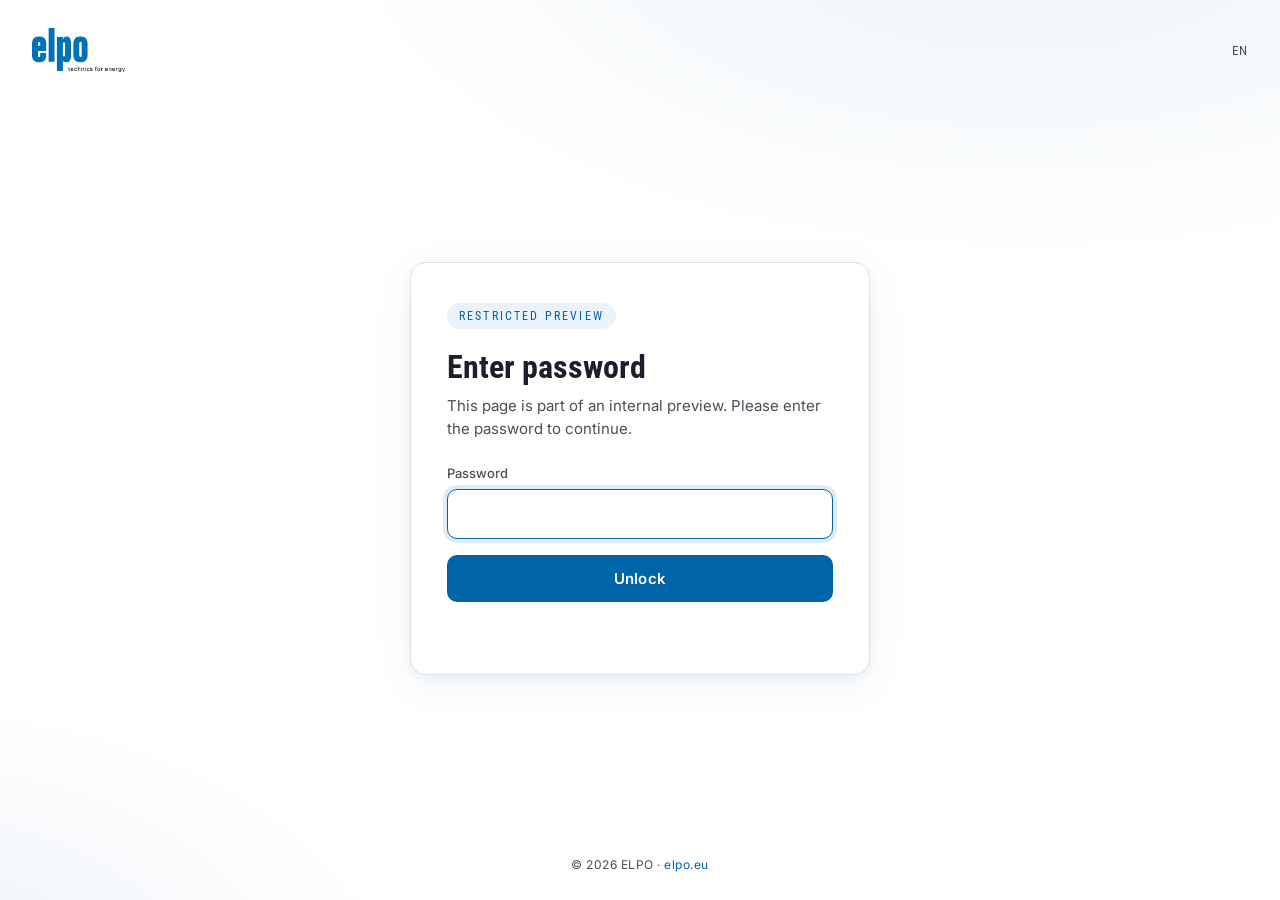
==== index.html @ 83ea2b1d "Initial commit: password-protected ELPO v2 preview page Static page styled after elpo.eu (brand blue" ====
<!doctype html>
<html lang="en">
<head>
  <meta charset="utf-8" />
  <meta name="viewport" content="width=device-width, initial-scale=1" />
  <title>ELPO v2</title>
  <meta name="robots" content="noindex, nofollow" />
  <link rel="preconnect" href="https://fonts.googleapis.com">
  <link rel="preconnect" href="https://fonts.gstatic.com" crossorigin>
  <link href="https://fonts.googleapis.com/css2?family=Inter:wght@300;400;500;600;700&family=Roboto+Condensed:wght@400;500;700&display=swap" rel="stylesheet">
  <link rel="icon" type="image/jpeg" href="assets/logo.jpg" />
  <style>
    :root {
      --brand: #0064a8;
      --brand-dark: #004f86;
      --brand-light: #91b1d3;
      --bg: #ffffff;
      --bg-soft: #f9f9fb;
      --ink: #1a1f2b;
      --ink-soft: #4a4e57;
      --border: #e2e2e2;
      --shadow: 0 10px 40px rgba(0, 100, 168, 0.08), 0 2px 8px rgba(0,0,0,0.04);
    }

    * { box-sizing: border-box; }
    html, body { margin: 0; padding: 0; height: 100%; }
    body {
      font-family: 'Inter', -apple-system, BlinkMacSystemFont, 'Segoe UI', sans-serif;
      color: var(--ink);
      background:
        radial-gradient(1200px 600px at 80% -10%, rgba(0,100,168,0.08), transparent 60%),
        radial-gradient(900px 500px at -10% 110%, rgba(145,177,211,0.18), transparent 60%),
        var(--bg);
      min-height: 100vh;
      display: flex;
      flex-direction: column;
      -webkit-font-smoothing: antialiased;
      -moz-osx-font-smoothing: grayscale;
    }

    header {
      padding: 28px 32px;
      display: flex;
      align-items: center;
      justify-content: space-between;
    }
    header img { height: 44px; width: auto; display: block; }
    header .lang {
      font-family: 'Roboto Condensed', sans-serif;
      font-size: 13px;
      letter-spacing: 0.08em;
      text-transform: uppercase;
      color: var(--ink-soft);
    }

    main {
      flex: 1;
      display: flex;
      align-items: center;
      justify-content: center;
      padding: 24px;
    }

    /* --- Gate --- */
    .gate {
      width: 100%;
      max-width: 460px;
      background: #fff;
      border: 1px solid var(--border);
      border-radius: 16px;
      padding: 40px 36px;
      box-shadow: var(--shadow);
    }
    .gate .badge {
      display: inline-block;
      font-family: 'Roboto Condensed', sans-serif;
      font-size: 12px;
      letter-spacing: 0.18em;
      text-transform: uppercase;
      color: var(--brand);
      background: rgba(0,100,168,0.08);
      padding: 6px 12px;
      border-radius: 999px;
      margin-bottom: 20px;
    }
    .gate h1 {
      font-family: 'Roboto Condensed', sans-serif;
      font-weight: 700;
      font-size: 32px;
      line-height: 1.15;
      margin: 0 0 8px;
      color: var(--ink);
    }
    .gate p {
      margin: 0 0 24px;
      color: var(--ink-soft);
      line-height: 1.55;
      font-size: 15px;
    }
    .field { display: flex; flex-direction: column; gap: 8px; }
    .field label {
      font-size: 13px;
      font-weight: 500;
      color: var(--ink-soft);
    }
    .field input {
      padding: 14px 16px;
      font-size: 16px;
      font-family: inherit;
      border: 1px solid var(--border);
      border-radius: 10px;
      background: var(--bg-soft);
      color: var(--ink);
      transition: border-color .15s ease, box-shadow .15s ease, background .15s ease;
      outline: none;
    }
    .field input:focus {
      border-color: var(--brand);
      background: #fff;
      box-shadow: 0 0 0 4px rgba(0,100,168,0.12);
    }
    .gate button {
      margin-top: 16px;
      width: 100%;
      padding: 14px 18px;
      font-size: 15px;
      font-weight: 600;
      font-family: inherit;
      letter-spacing: 0.02em;
      color: #fff;
      background: var(--brand);
      border: 0;
      border-radius: 10px;
      cursor: pointer;
      transition: background .15s ease, transform .05s ease;
    }
    .gate button:hover { background: var(--brand-dark); }
    .gate button:active { transform: translateY(1px); }
    .gate button[disabled] { opacity: 0.6; cursor: progress; }
    .error {
      margin-top: 14px;
      font-size: 13px;
      color: #b00020;
      min-height: 18px;
    }

    footer {
      padding: 20px 32px 28px;
      text-align: center;
      color: var(--ink-soft);
      font-size: 12px;
      letter-spacing: 0.04em;
    }
    footer a { color: var(--brand); text-decoration: none; }
    footer a:hover { text-decoration: underline; }

    /* --- Protected content (rendered after unlock) --- */
    .hero {
      width: 100%;
      max-width: 720px;
      text-align: center;
      animation: fadeUp .5s ease both;
    }
    .hero-logo {
      height: 80px;
      width: auto;
      margin: 0 auto 24px;
      display: block;
    }
    .hero h1 {
      font-family: 'Roboto Condensed', sans-serif;
      font-weight: 700;
      font-size: clamp(40px, 6vw, 64px);
      letter-spacing: -0.01em;
      margin: 0 0 12px;
      color: var(--brand);
    }
    .hero .tagline {
      font-family: 'Roboto Condensed', sans-serif;
      font-size: 18px;
      letter-spacing: 0.08em;
      text-transform: uppercase;
      color: var(--ink);
      margin: 0 0 24px;
    }
    .hero .lead {
      font-size: 17px;
      line-height: 1.65;
      color: var(--ink-soft);
      max-width: 540px;
      margin: 0 auto 28px;
    }
    .hero .meta {
      display: inline-flex;
      align-items: center;
      gap: 10px;
      font-family: 'Roboto Condensed', sans-serif;
      font-size: 13px;
      letter-spacing: 0.18em;
      text-transform: uppercase;
      color: var(--ink-soft);
      padding: 8px 16px;
      border: 1px solid var(--border);
      border-radius: 999px;
      margin-bottom: 24px;
    }
    .hero .meta .dot {
      width: 8px; height: 8px; border-radius: 50%;
      background: var(--brand);
      box-shadow: 0 0 0 4px rgba(0,100,168,0.18);
      animation: pulse 1.8s ease-in-out infinite;
    }
    .hero .link {
      display: inline-block;
      color: var(--brand);
      font-weight: 600;
      text-decoration: none;
      border-bottom: 1px solid transparent;
      transition: border-color .15s ease;
    }
    .hero .link:hover { border-bottom-color: var(--brand); }

    @keyframes fadeUp {
      from { opacity: 0; transform: translateY(8px); }
      to   { opacity: 1; transform: translateY(0); }
    }
    @keyframes pulse {
      0%, 100% { opacity: 1; }
      50%      { opacity: 0.4; }
    }

    @media (max-width: 520px) {
      header { padding: 20px; }
      header img { height: 36px; }
      .gate { padding: 32px 24px; }
      .gate h1 { font-size: 26px; }
    }
  </style>
</head>
<body>
  <header>
    <img src="assets/logo.jpg" alt="ELPO" />
    <span class="lang">EN</span>
  </header>

  <main id="main">
    <form class="gate" id="gate" autocomplete="off">
      <span class="badge">Restricted Preview</span>
      <h1>Enter password</h1>
      <p>This page is part of an internal preview. Please enter the password to continue.</p>
      <div class="field">
        <label for="pw">Password</label>
        <input id="pw" name="pw" type="password" autocomplete="current-password" autofocus required />
      </div>
      <button type="submit" id="submit">Unlock</button>
      <div class="error" id="error" role="alert" aria-live="polite"></div>
    </form>
  </main>

  <footer>
    &copy; <span id="yr"></span> ELPO &middot; <a href="https://www.elpo.eu" target="_blank" rel="noopener">elpo.eu</a>
  </footer>

  <script>
    document.getElementById('yr').textContent = new Date().getFullYear();

    // Encrypted protected content. Replace this block by re-running:
    //   node tools/encrypt.js "<new-password>" content/protected.html
    const PAYLOAD = {
      "salt": "cBOfp4Bfmday7JgVU+wtSg==",
      "iv": "PtXRDEKXidCcjLz1",
      "ct": "DXLT8NLe49mu/[base64]/Y0Fu/[base64]/af4maUWi+KAAa3uxhw+jMzA1wt+umMPPLaxZql1IywredQGAC0BhV+TfW5FQWq2R1kMiciNEGNqBFRWXiZZtdPoHwI8brzcHZ4cUAd584YqbYHhalgEAeiV8I6BPRxDw==",
      "iter": 200000
    };

    const b64ToBytes = (s) => Uint8Array.from(atob(s), c => c.charCodeAt(0));

    async function deriveKey(password, salt) {
      const km = await crypto.subtle.importKey(
        'raw',
        new TextEncoder().encode(password),
        { name: 'PBKDF2' },
        false,
        ['deriveKey']
      );
      return crypto.subtle.deriveKey(
        { name: 'PBKDF2', salt, iterations: PAYLOAD.iter, hash: 'SHA-256' },
        km,
        { name: 'AES-GCM', length: 256 },
        false,
        ['decrypt']
      );
    }

    async function tryUnlock(password) {
      const salt = b64ToBytes(PAYLOAD.salt);
      const iv = b64ToBytes(PAYLOAD.iv);
      const ct = b64ToBytes(PAYLOAD.ct);
      const key = await deriveKey(password, salt);
      const plain = await crypto.subtle.decrypt({ name: 'AES-GCM', iv }, key, ct);
      return new TextDecoder().decode(plain);
    }

    const gate = document.getElementById('gate');
    const errEl = document.getElementById('error');
    const submitBtn = document.getElementById('submit');
    const main = document.getElementById('main');

    gate.addEventListener('submit', async (e) => {
      e.preventDefault();
      errEl.textContent = '';
      submitBtn.disabled = true;
      submitBtn.textContent = 'Unlocking…';
      const pw = document.getElementById('pw').value;
      try {
        const html = await tryUnlock(pw);
        main.innerHTML = html;
      } catch (err) {
        errEl.textContent = 'Incorrect password. Please try again.';
        submitBtn.disabled = false;
        submitBtn.textContent = 'Unlock';
        document.getElementById('pw').focus();
        document.getElementById('pw').select();
      }
    });
  </script>
</body>
</html>
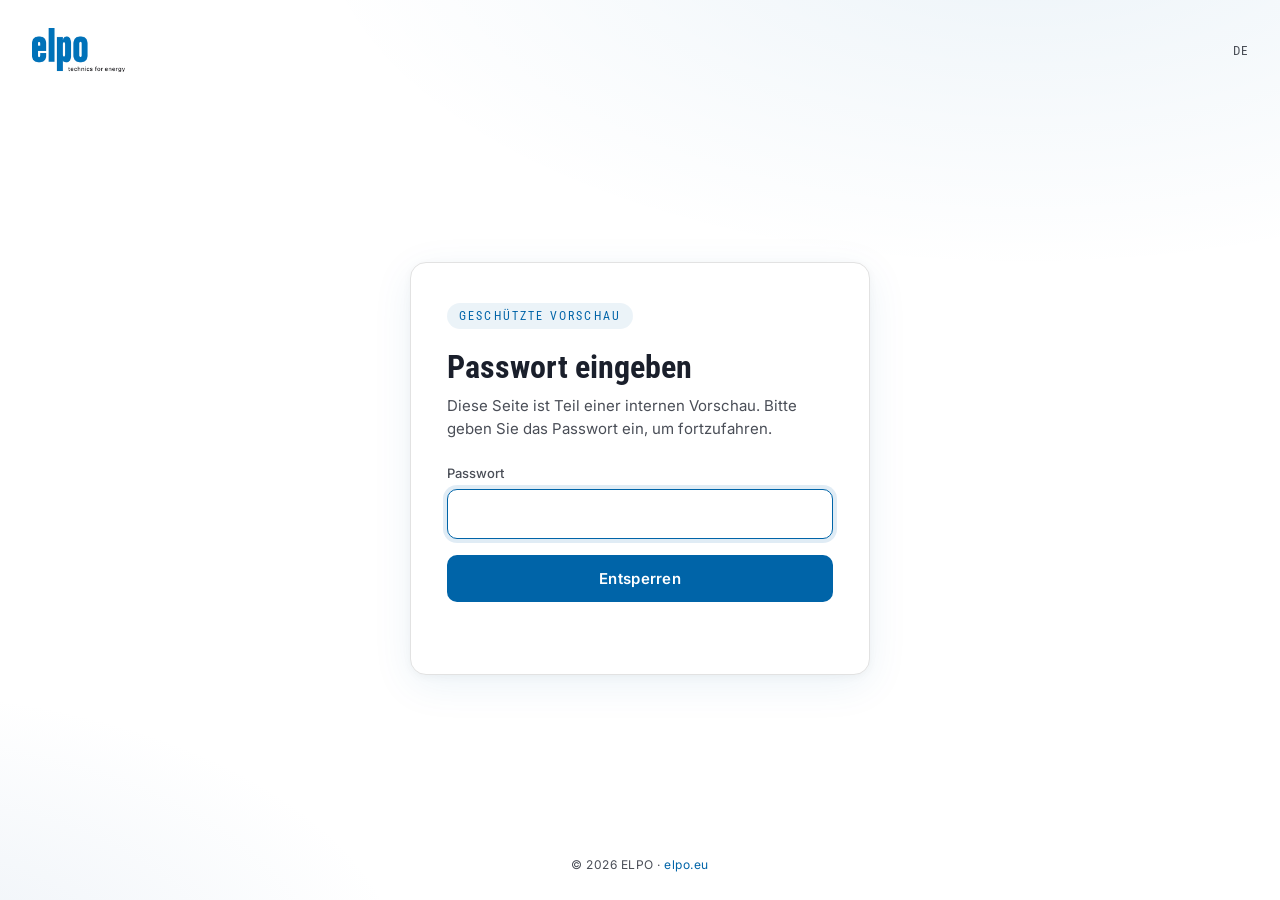
==== commit f2ebf10f: "Translate UI to German Gate, button states, error message, and the unlocked hero are now in German (" ====
--- a/index.html
+++ b/index.html
@@ -1,5 +1,5 @@
 <!doctype html>
-<html lang="en">
+<html lang="de">
 <head>
   <meta charset="utf-8" />
   <meta name="viewport" content="width=device-width, initial-scale=1" />
@@ -240,19 +240,19 @@
 <body>
   <header>
     <img src="assets/logo.jpg" alt="ELPO" />
-    <span class="lang">EN</span>
+    <span class="lang">DE</span>
   </header>
 
   <main id="main">
     <form class="gate" id="gate" autocomplete="off">
-      <span class="badge">Restricted Preview</span>
-      <h1>Enter password</h1>
-      <p>This page is part of an internal preview. Please enter the password to continue.</p>
+      <span class="badge">Gesch&uuml;tzte Vorschau</span>
+      <h1>Passwort eingeben</h1>
+      <p>Diese Seite ist Teil einer internen Vorschau. Bitte geben Sie das Passwort ein, um fortzufahren.</p>
       <div class="field">
-        <label for="pw">Password</label>
+        <label for="pw">Passwort</label>
         <input id="pw" name="pw" type="password" autocomplete="current-password" autofocus required />
       </div>
-      <button type="submit" id="submit">Unlock</button>
+      <button type="submit" id="submit">Entsperren</button>
       <div class="error" id="error" role="alert" aria-live="polite"></div>
     </form>
   </main>
@@ -267,9 +267,9 @@
     // Encrypted protected content. Replace this block by re-running:
     //   node tools/encrypt.js "<new-password>" content/protected.html
     const PAYLOAD = {
-      "salt": "cBOfp4Bfmday7JgVU+wtSg==",
-      "iv": "PtXRDEKXidCcjLz1",
-      "ct": "DXLT8NLe49mu/[base64]/Y0Fu/[base64]/af4maUWi+KAAa3uxhw+jMzA1wt+umMPPLaxZql1IywredQGAC0BhV+TfW5FQWq2R1kMiciNEGNqBFRWXiZZtdPoHwI8brzcHZ4cUAd584YqbYHhalgEAeiV8I6BPRxDw==",
+      "salt": "I2nw22upIZdGpZ0QgWfo/A==",
+      "iv": "FyXPDpGNzwK8PGRs",
+      "ct": "lv5RqG/ijTkNcYbZpgPoEMI+A3ZsBZNj7mDGrMjGg+HAhkQVNjDpN0lkGL/Cwc069QAjXnGzKkNdctw2KxPeBphvf/uEDZ/vhZMi20QtwRw+07yxzFNM8VUnXG+3SyZVu1p4Ktd6om/ynBHCJ0/IdmVNSK/BNfA0KiGX7OuPwuxJg2xS3hhBF/oDHBmbTZ+ABR8CEV1Xse8QsjU/8JNaLQOqZPBGr9kqwi/l44yft21o2X/7DPpnHF0DFfnMGgCzCCThMb9r+mJxCx0JQXPwkqxZ4BPNPlYh+x3cgZp2X+YO8D3ZxJAvTgEngqEFbzyvRYX4J/oKq7bjtJvv5F21GNr1mkC86qkEveESFVqD8flfUr3OlXmRno6GINwGk/1+Znglt8o/DmMCOHGfWdgscP3+8L5mwOuXN3dARob9/wf6fo9uqEFBOTBcfBtkxpQMW2dXBrNM6VpF9igXdFZMXY1pyTa37UBUd2KJo9aQzrHxuPZePtsENPzycSGcezV6O1zTuckqAlssWz5wzQ2x21FyPlLmQ/lWh85ne/7ZV4GL+H0J2mmHevAw9Iqqwl64knCUmDpqx7C7PBFuIBtcHEv8IA4h/TNPcsQZ2dQHeddVmYvGhBgCR/E2wKRO4xi2pk7tPD2TyEbfzT4mbWHDPNcrw8J7WtBAWrSEtQnUDhPnoab85FLgY4OWExinmc1sJmrv/XxMnbVc4y2d9sUuFxFgX92Q",
       "iter": 200000
     };
 
@@ -310,15 +310,15 @@
       e.preventDefault();
       errEl.textContent = '';
       submitBtn.disabled = true;
-      submitBtn.textContent = 'Unlocking…';
+      submitBtn.textContent = 'Wird entsperrt…';
       const pw = document.getElementById('pw').value;
       try {
         const html = await tryUnlock(pw);
         main.innerHTML = html;
       } catch (err) {
-        errEl.textContent = 'Incorrect password. Please try again.';
+        errEl.textContent = 'Falsches Passwort. Bitte erneut versuchen.';
         submitBtn.disabled = false;
-        submitBtn.textContent = 'Unlock';
+        submitBtn.textContent = 'Entsperren';
         document.getElementById('pw').focus();
         document.getElementById('pw').select();
       }
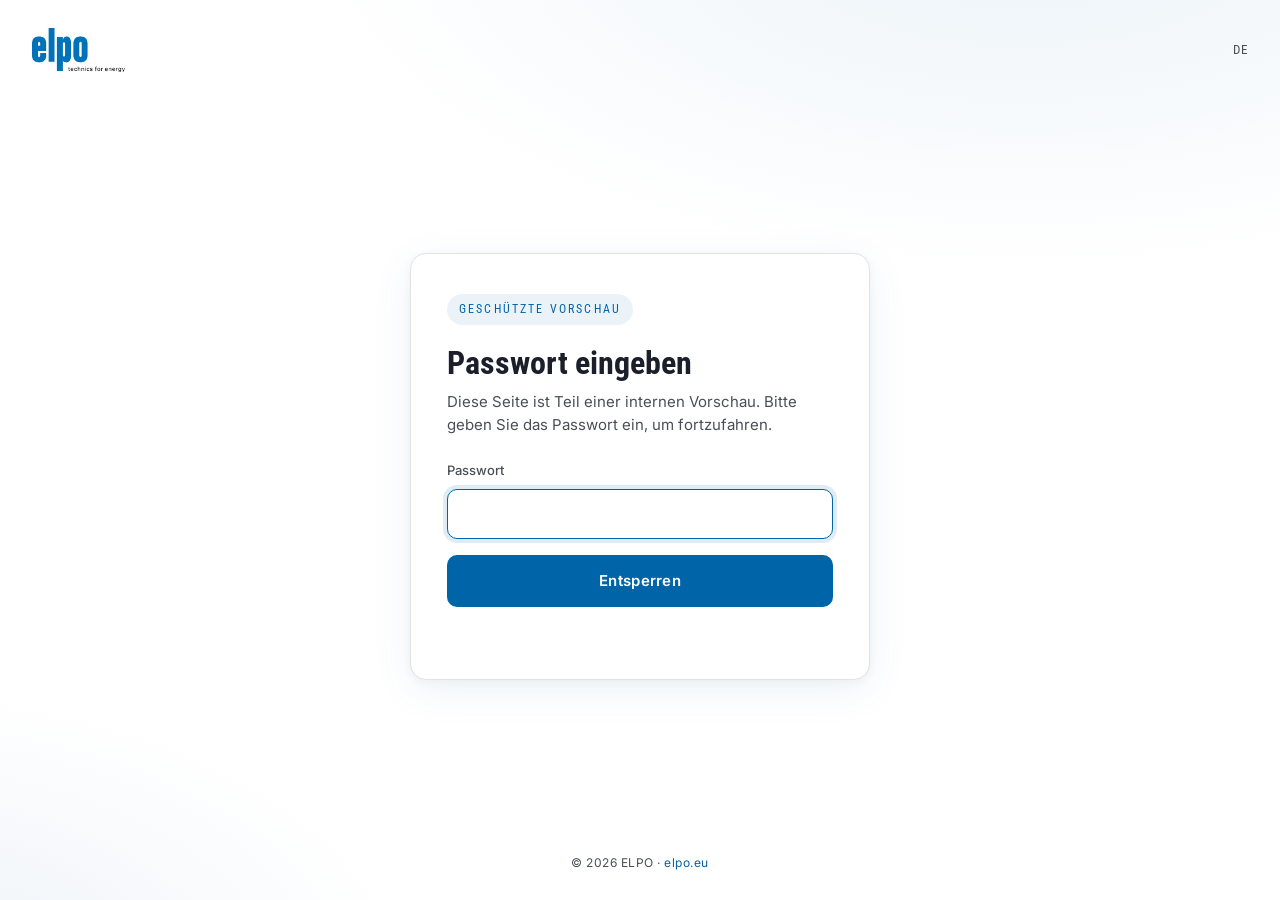
==== commit b79d1262: "Build full ELPO landing page behind the gate Replaces the placeholder with a single-page site mirror" ====
--- a/index.html
+++ b/index.html
@@ -8,6 +8,7 @@
   <link rel="preconnect" href="https://fonts.googleapis.com">
   <link rel="preconnect" href="https://fonts.gstatic.com" crossorigin>
   <link href="https://fonts.googleapis.com/css2?family=Inter:wght@300;400;500;600;700&family=Roboto+Condensed:wght@400;500;700&display=swap" rel="stylesheet">
+  <link rel="stylesheet" href="assets/site.css" />
   <link rel="icon" type="image/jpeg" href="assets/logo.jpg" />
   <style>
     :root {
@@ -154,81 +155,6 @@
     footer a { color: var(--brand); text-decoration: none; }
     footer a:hover { text-decoration: underline; }
 
-    /* --- Protected content (rendered after unlock) --- */
-    .hero {
-      width: 100%;
-      max-width: 720px;
-      text-align: center;
-      animation: fadeUp .5s ease both;
-    }
-    .hero-logo {
-      height: 80px;
-      width: auto;
-      margin: 0 auto 24px;
-      display: block;
-    }
-    .hero h1 {
-      font-family: 'Roboto Condensed', sans-serif;
-      font-weight: 700;
-      font-size: clamp(40px, 6vw, 64px);
-      letter-spacing: -0.01em;
-      margin: 0 0 12px;
-      color: var(--brand);
-    }
-    .hero .tagline {
-      font-family: 'Roboto Condensed', sans-serif;
-      font-size: 18px;
-      letter-spacing: 0.08em;
-      text-transform: uppercase;
-      color: var(--ink);
-      margin: 0 0 24px;
-    }
-    .hero .lead {
-      font-size: 17px;
-      line-height: 1.65;
-      color: var(--ink-soft);
-      max-width: 540px;
-      margin: 0 auto 28px;
-    }
-    .hero .meta {
-      display: inline-flex;
-      align-items: center;
-      gap: 10px;
-      font-family: 'Roboto Condensed', sans-serif;
-      font-size: 13px;
-      letter-spacing: 0.18em;
-      text-transform: uppercase;
-      color: var(--ink-soft);
-      padding: 8px 16px;
-      border: 1px solid var(--border);
-      border-radius: 999px;
-      margin-bottom: 24px;
-    }
-    .hero .meta .dot {
-      width: 8px; height: 8px; border-radius: 50%;
-      background: var(--brand);
-      box-shadow: 0 0 0 4px rgba(0,100,168,0.18);
-      animation: pulse 1.8s ease-in-out infinite;
-    }
-    .hero .link {
-      display: inline-block;
-      color: var(--brand);
-      font-weight: 600;
-      text-decoration: none;
-      border-bottom: 1px solid transparent;
-      transition: border-color .15s ease;
-    }
-    .hero .link:hover { border-bottom-color: var(--brand); }
-
-    @keyframes fadeUp {
-      from { opacity: 0; transform: translateY(8px); }
-      to   { opacity: 1; transform: translateY(0); }
-    }
-    @keyframes pulse {
-      0%, 100% { opacity: 1; }
-      50%      { opacity: 0.4; }
-    }
-
     @media (max-width: 520px) {
       header { padding: 20px; }
       header img { height: 36px; }
@@ -267,10 +193,10 @@
     // Encrypted protected content. Replace this block by re-running:
     //   node tools/encrypt.js "<new-password>" content/protected.html
     const PAYLOAD = {
-      "salt": "I2nw22upIZdGpZ0QgWfo/A==",
-      "iv": "FyXPDpGNzwK8PGRs",
-      "ct": "lv5RqG/ijTkNcYbZpgPoEMI+A3ZsBZNj7mDGrMjGg+HAhkQVNjDpN0lkGL/Cwc069QAjXnGzKkNdctw2KxPeBphvf/uEDZ/vhZMi20QtwRw+07yxzFNM8VUnXG+3SyZVu1p4Ktd6om/ynBHCJ0/IdmVNSK/BNfA0KiGX7OuPwuxJg2xS3hhBF/oDHBmbTZ+ABR8CEV1Xse8QsjU/8JNaLQOqZPBGr9kqwi/l44yft21o2X/7DPpnHF0DFfnMGgCzCCThMb9r+mJxCx0JQXPwkqxZ4BPNPlYh+x3cgZp2X+YO8D3ZxJAvTgEngqEFbzyvRYX4J/oKq7bjtJvv5F21GNr1mkC86qkEveESFVqD8flfUr3OlXmRno6GINwGk/1+Znglt8o/DmMCOHGfWdgscP3+8L5mwOuXN3dARob9/wf6fo9uqEFBOTBcfBtkxpQMW2dXBrNM6VpF9igXdFZMXY1pyTa37UBUd2KJo9aQzrHxuPZePtsENPzycSGcezV6O1zTuckqAlssWz5wzQ2x21FyPlLmQ/lWh85ne/7ZV4GL+H0J2mmHevAw9Iqqwl64knCUmDpqx7C7PBFuIBtcHEv8IA4h/TNPcsQZ2dQHeddVmYvGhBgCR/E2wKRO4xi2pk7tPD2TyEbfzT4mbWHDPNcrw8J7WtBAWrSEtQnUDhPnoab85FLgY4OWExinmc1sJmrv/XxMnbVc4y2d9sUuFxFgX92Q",
-      "iter": 200000
+          "salt": "BDqR8a8fkUMz0RcW1fO1UQ==",
+          "iv": "/d8KCWxI8U0nOmwI",
+          "ct": "a5bv4/EW+yDfYqom2Fx4yd/fnbk8EHElEvhjze62GqlqrDm1v8FI19BTqh/[base64]/VoY0usKiGWlx7Wzj2ckFXXbGsAO6UHLHq/W2NUNklml2MsMce0V3qqCCRcbK5AGIjK/8kzQw1ORgWT2I2hIz1DDxvJG0fwn9VhARhgaTQEJWxsq4AC2Z+uNllDD89hkVzyGnCTI8x+KWW7BZYehiCPBz97eDuUYh5m033UTHl4OlGJMCTofqkVe8HwFWkIBbJthI7QsvIBrD58RVtJ5A7hv6SU5aTNShUY/RN7lMZTzrhFzRixtSEx0SPw9eQMjym4pdsti4inNDSP1uxXPe4fAyQ3V0nDCfGHih17wLe+fj4u5rokYqmCALyQ/zfG/SpjmKaumLU2kP99IjjgzLG9SNkB/+2rYtJz192ANezhcocVZ9gMIQVc22SEgUTu0CHnKh3WQci6UO3BV4nr8UjlcYRX6U1b/[base64]/Hy1kd6QKeySmzpLt6DiMGA+04yEoDiUiISneXuqyIpZPzcZjtXkqr/biB9lRHKlIpZy0WbjFKLTkF8PhAATj+p69dtcblrFUrsJnHSmSQzaUU9z++z8hFRK1d1K7UMf40zwvtMmrj1O0Pq8ZDXs9zPV3+A5kR4U3w2oUKDOtDkPt6Dcl6L59LM3y2K3+TG6Mn2PelCunky6siraOXNlnyiFkSSw7Mi92/OSld0BCLVKSk4/uPBmBdlTcCicbx8Y652Pw7aaTKWsu0VbTbIC3q/0aEg0xzWsLH7WYuT6Mu41BKY1iMzsqReJgfykapEesh7Er2fHwSobPp/zTSwKr+zWQQMOymhxZbk4VovG5h3LuXfTg+0ySisdMfzT0sGhCx+aqaZt3lF3dd0K8HjMLI4YX55CQf1rrfwT8PklXvL6jDRXGpj7JeGyU/PLz6HuZI2vZmlGTTeui8i4nsDjWt3jd0bUmLFkKaECBoZKo3Hqr+eDTVFUNvLvj8BlGWpPEo6ms28MB1TtQFKkuUUaEp1YT9huXYc7pG9Xa+hOcMfvON48vD+X1YvNSEzXeIf4YkgS30xP6EmZKFyQxlOhAAqCS89NTflJPe3LtRZTmHzE0bYK3YKbd7i7h5iCGMhF/zO3K5LZXmXY97ep1KP121gfbwlmxQ4B/ukEGNQBUgxwcvb1HD28it8PmGxvp6+cJ48F5uD8EeZYoCmIGRirSkQk4jMUz2yuEwqKRH32Pg87LzdtAMnDlpMzLHAgzy9mWtQ7D8hO9G7i+NAFLEjznKRaA/c4WMoFcjIRq7dSH12nKXVRfNlBPPQga778zbiKCEVeXLE3czx6p/Q4Js6ptRuRzzNMCopeo1h0YTAmKWFA6zkPjqUYHqBLXDXaiQjpYA2zlo4nUSTm1xhtGDqdbAALolyiEzVeaprE5b81aBAGNS1RGCG+JuFkc5ZpEiD5Wr/iDnQ44sJnrLKoU7WwvxSq+IDx6FPi0QpvBmm9Bm0OSEjJi47wzNIq1xHpJWc4eqNi6Q87nxpTtXVwWsgiE9HJD6Rb2osZbfRVxVdz8SlPE6vPBHik/baro3fPm26P48bToYw/[base64]/P8wscYkeTMOtcVj6KQwXGP6LfPu2xQyabr5Mrc2ucrhNC0XEvPElZ6MzVOIWdMdZ0951wPr4aVDd4G9B1DA7FAlAYBdL0CD/[base64]/P8PE4YAsSoqeonT4Jqf8uIQCrRTu2k2411Yvu8RyZoA7i+CqNRwrfvI+uSnisG3uCeNS96e/wJQYtIHQ37+vX1hb3FD/rBzFgmeGqe7pJ2fIC02Q9/NHcalz0nQkkIl2gynvV7FhqcBfivKLwCFbqanRjRPm4V8SpOeEJVjoo1Ax5oyrx0t+ifC2lYWYAJOyjAJPX6myy0IWPEGlQsW2N0qNwPXA6yG/HBJ7PP8rgUB/i5XCRQauwVN4mrLHTt4pSduryy4wRFT/[base64]/x4m3196lxHB86XRt+ieT1Q9jiN4G/+4wCaGjMa//w6llJ9/KCOxMpADqY3S2Ytt6A5BQyUgrDCx9m54bFsyoWo03gm4V8HiTeN0lMz3btiLEOGmv7PKmETg0ycwtxD/ZYzWo4AKiw4NDhP5NlY6LSByPvLFlBcx3xz+5rNQmnL9+iLV0In83gSqyIywYE+uUuHdAomJkJvTVOfFbbywzXcgUJ3Jr9F/VskTYMCqnQ0xxOKixHfq+PU5fzHKcNGJZUcchpbolxZBnZyqcvHWWzGpUq+p9LSdADmCuDbBQ7fj3Y81Qq321790GxhR9HCKxw80dQz/42sBZb8LgFmaGugk1kvMSKcvDOaax+5nSf8vmuSl9W6ENoXhQExkdqiR170zRdAZgDtWWWxH0iGTf+rBNYkubrT/emTM7KHR2H8txfsngCA0lldeb/6ZmgoMscFzrje/[base64]/Gl1XpAfhsiEu2vJJASGpNHZngfyvbI5Dw+02//MTIrUQ0rQv9UsepHhBu3GJ8eSAPUPLa1mBJnn2QyYlj8/Nw/gvm4jxswPqdt+OrOUd/FjhLsBgZRej/SZ9P09AblUhzP+Q1n9a86AoPwGSf+u9oShJ3cTvP7PgDDEl12SwSoDh9nXdNuVHqxnvJ/2KmGIGzNhSyeTTc2h4UzUUJNlSbVz+D+7EGXeclFpKeTAs4cw3+e6s4JCghe9xuaA8+EJiynBNx5gz3C5hdirkBpb2S9Cj/AF0EPxmMOSd/gb43K8f1KSDFzU2K/twH/[base64]/b9jnOedoM348k1tPJ6pXWSuhznD8syjufotW+57dPc8+XvkuxFXGHzJJ6BHp1pxo51+X0+zVC4FwEMAk34VUk8B48Amg9XyoeK3JVGQqhBDxOdBS9hUSxk3ibXq9pKHR/6Mi7IKxcl1zU/HV/sTh1QnbZ8LermIhDs+e7dlO1eolo3gsGOvFWOA81kpukbEfa3F5LWx/8AKCeSJg703x9aDtOZNH187O3Y2HS0HHmhuUXDoR1kfXUd6n6kLYnNPR9u5GrbRajOj4v7qXOaWjnH54IIUKQWbHyCpL98yiC4zCuKbrVUM7S8BcwNNn2ou/lkucYQgcJdsB91kU1fTDN8UkhVevDPkUGHPpkH2xS7jRrqquPp/QaAazSdQbbPEJ6IKFqDnop5Mz4aTYoEcSHvDGvM+C34RafTJ8qozj429YsXEErz+pPPFxKxz++/aXb5xbPKsBLZldXwjXb7UTjeCobbVKnm+NEJ+7ZEXci/2pj3F1LpbTMWuZdmGw9jLnf0hABE7PcJbElcg0OX2nBT4eHvejKe6eKuEvEpTLt3E7qRlHQjbB/qxL0lQY2ac6i+mBUHIdh8ietYQAj1NBOPwjrbTOh9oHV1r6NscXVKxI/[base64]/RRxKuW4kSVms5Kjss0Zz5204zOmMT94yUb13WcMoHm506hqEfqVWx6+sq81tnlDvd0WqTfAXvxGks/n4DBTJJnGmT+wS0y/ThN0wkwhEDb2ZvcUMl3Y4jhbQ0gqOevidNiT5C8b/x4izHie9gmq5n92xfyxGXDTYnUc1V5gm7OYUZiy5JYW0+YwpEucFL4MjhZlDeIpils2u7uZIuB8AIzm2gv5jbdLPI7wJJRL1GlfqthNsY1qFBFEH16WcfbP2DhNXd8bIIKh/AkakONEabaD/JkTaga20uMUR+OrjBb5g7IM/[base64]/YEdO0UYPqv3YW+3jjumMEDNFGs0/XaDW3SJeT5ijwNnkdk/T7UBsMU/N1z7gMtnHIFNEGioaFmpR/ogfb8BwGBHMlFtlGzTCrtCN4MFgxc0+JTIzYOI38KWOqtdr/zyGZoU6tZ46P2Q8iYWJepvGqbGweqHdFJrG8y+Ps7LBRONrwV7ukTcfbGhLg1Alj+PtNY9pTawQRr4kyWaLr2OY2TVvfU/mO5hNr37tuEnuAdcI3yB8GJZttRCxw4qASQp9rhpeTFRQcJHZHZFzs5eMRo4k/nS2bQYCUbDorO9XBwIz5AfisypxJtGmIgl8wZQflaLFHEGkxfRaRM1naO+fpJ9oLPt2T4NQDxXl3u8jPbC3X2QqMkvRF7e6wd9g2fh7zEp3UFcm1KH3IEm08WPcEx5TwcRy6BGRwcKvzXgWW9N9ZPqiqQTv6E4li4zkZymDKh/jOLXWDZC2W/FVK0yNMcHs5qp4I3p8nwl819B6MPgp4IK0qURFTf7GDPX/T6K0AlARatMxCZ+JHunlqqDb40WL0cvttwf56EkQM41zBFt4lgXdUJxd3V1YSwKSSJlrOE0czFuKtj01cVk0f/kgHwd5Pzh2+ziz5QVrV5NAYPaGrNLdqnyKHR7xlqEllc3l+EF4OjZblEyO60r98ycTMU3BAWrY2fuzHJj1e2XCpoUTTobEma6t7dHD7WUhzhIvEpXsO0/vQB6I1FVdZJ2HFFqtDfbgzxsth/krz6pSET0bPi7eZCQ3qMmV8YL7NZaEdpfCP6mLq2q02I/W93YphlrPyz1OcwV0DTnvMXJPobRQk7EqWcWP3xWT1YZhh1y8bNPXx+rf1E3jsw1nPf8bFdAa+PzphfPvQm+KXPLoIkPzXuOAlaehPLbbA0pHTsds5ucafxg7qvhrTgtt/ON2MLeVANJoQhoiNq3G0AQf98Z9/BEE+xC9qcE3thPShKqbvnHC/gq4HIF5LLGYA8kBRY2BxrTtvXILlSxpxo3oW+l4aLKlClgvvgnOCBZgO6747UIjSvpA1nK70gZQrdx1AGk+IKHd+TRPLveq19gQka4TApqZpJcIR5NQEQWd2Qdz5oo8q1d2NpIXDUpw/Qy6GqRmFdfiHZwwI880Vg63RJFk0JeyDpIfAPEjJpHAfHF19k9W/BdHhuBHTfzfoS1SAyNGuZd6D4wu8ORKTi3fMxoDVKcrACOtDfcTvy/3XFYqAWoMV4lD1jN/r30bgLLo61gBEFbQnMIUwCD1oxNoe4SReUdpRE9ucKH44lk9cEFQMRbr/xK6YcHu6+nXyWZKc/m1H0avuRr7hmh+cBKfoqwHBo8mezhE/sWS5AitU2MdXCn6SfrgLCzgNig4gnwGybOq1xnk0OW9wfTg22nd9SGoZj0nuApd/tLt49jDWA7IzzZOcTB/kpHzJCj4/c3AztrlmfKnvuGmoSsF5oL2h1+hzpqPsTqdW5VmoDPU9+IkU2j+UvBT8b/Lbiw7xPQu0jo/5wD/8Vs1IphO45EXTvXv6796dwwWwPO+t3NP30CVSg1+BwcgvxaFUVpd1k5DOJmw1I/o/59Vtjbf4sCg3y+ykibx4zwX3diqwPjK41Ydex2LO/L9z781NJ2VJzTqqSvMcttidU1Nk8YPkwUo3rmusfd/IfUhpGCU4YuQ1wgCVi9Ps6MZ0q9mm6l6GHXRJzUigTQgBqUDRWmgqOaiJdC5JelhqKRSBZFtp23WDI46rRfQYKM4wmc/2yIQLvEM2dTcZHlQC0XxEuFfl1UnCEiuBQl708EPUOZFwgYfrabYPHQ+EbXQP2Rj3RjuEbXqlGJAWYp4VnZrrajtEsTlB45TGtI5Y72YXpxgPwAylGdpDOVEXJSa1wCxk9rAvO/k7y+2Ecc+WVeIGXO6SbF1JxMFxxj5xAw6OUXgdqBIPGBkshAzOqiWAqhGBw/7Z517rfK4TL18SX6kMJygHQlyT/ViNgAbBJ8t8I3GG1uqtHdbiCYL6VdmkAhRYcODN76u/WupMiMyUQnmpLtoAVWzfak+wAovDwizb/1mLla04OPPpLLOALLCVl765FeW2LaAaIEhwf4mf8MEGkhTb9u5bV+AiajEZCMFvKQ5lhy0KoPijNNS7pgw87Suvkh7ne2ux3/hJfnaTYfCd5plzogUF44CjceUy/90ues28V3MnqTXuxoGq20fgC3PaqO/It919aUDmHhwl3Px15C0KRXgbOWaZ/gyRCX1n8dQWUdVtVmeZNOStLNrIslaKq3dBsNN5kDhs1q18Ml+DQIYRlONSIjdv3CvNMTzIHE0C3PjK7e4CMjK8ZRL3wGTe6+Hj6rmaXBHHn6Ddc+4hV4GbNYsZrwO+vCTcuIcXZHyHBoU7tSdxr1tK+2G/bXz7e/2gEq7w9iwMT44svX17uaHgT55O0NlHB7A1cNcZX06ZQJtYAxHl4oJviY4D6xF9DT7h/y63EzjTLpdb3u+MkiL67SLoDKQ+Z2wEYsU51CJYaCrFRyC1Gq+FhsQajGrZZQsOGgQcgQfKQ6MYgm6pCooo/Zio941LpLpUj22XU83IchVyiB1J5440wsIDLReFA+zBgsEmnsWb2x8bKB8GsqN/V/[base64]/cgsw5a8XRTq2v30tKnwKxUdaqO4mqlRP37nKg7NzD2AaofqGYg5JYdXa3mNrEBOu0gGtIzdB0lEGbhdIpYFTh+MEfcu5w5pGWKP986YqzTX+D4f3S9Dki6sNgTjhXwh8C6/9Ls6qLG5TsG+Df3KNh/1Q555dANc+m5fLMB2LWRCzYq3SsHtxoAxHW+y6FDXvw6mYdEJwtyVprc7ccMmJoLUPl2yzVTeASTN4UNeaVE6Ijj5+LabjQPrQB+hqOVKFq8MoPbeyjWNVM1RAO17wvVVaWBEku+g0FZSFh66daZXLJ3gPXSxL8Zv4Xfa9zV1IuvBHtiCy8ywU2p3g8/6ZsoqC/UxbLb5jCYTVefgFGGClyqupc6fSz98wJ1ITjDeWf8+wsrrpYepllxHgA+Ul+eZgaq9HvCf/Dg9AM46GY4SdnP40c32AGAibN96vL6eOy9vpKb/p5ga1j5LMvsg8lmTrl4nDQKSXbsDopMqFqIwtq1g2e9LrNGiDLD4Hc+YVMFikTfJdHCyvHoapkafR+hIhPCOWiujgopUB6dqlyhBU0nyHtkzWT0nnH+3Omf7lbHH6b8ZTtkzoOZv4oLd+8JgJ5COQ8+U46sEGOdrGqT6u52ZFeK1+ar0KOVzg4Bd42VOA/t3DBmjKd1VGCT0WMNCm7cOJiVoOfD1M5uXSJ1fsuv2Vnc7W65ym2yhknLoAJHUKDXpRAhTopecD20jkeA5xNTbGRNJd/fKIepV26PLMh4eMV1LBKvtcjpDK2/+Jkt8ysmJ7u1RyzQD0x7YMAC/jp2fyfHFz6b80Njqn5A4lCgw75sz9vPgtiGHkijbBKX5BuKjioHQs3WrtlNAbvI9cKgs1o1m/lHmUBR+QH7NMIgTn41JD7krCe2WdME/[base64]/4kP928mQUVHrbRu6Njf67KKoYSTshHeMVzgd0vLZ2DDw1suCRSBESahvbyErJ6q3+hDPihzKFK3E6SiP1mcuWNl6GPr7m8y0sEOW/RGAGXW7oq92VcMvV4hfrF4j86IUslXsO2gT6qN4e8wY2GqdEs3eTOw6GYvyz6mBGN5xMvMK61lrYryrBAPObK7xWOwSgcM1YngDvNgKLbP59iJ45VDaN59S/fTKYd4jtF+ltvr2yGSR19wj96MsFQc2peYACXhwx17Vp+pNzOlAK9SHJ9oZpylOorJ0e+gBV8iFp+Lp04/cG5SEV9Qs2am1t6iHsElia0Vj2Kk3EhWaagY7sthp9BWgmI/T0kZ53CCPv8dG4JB0nWxSMwmYmS6tl9QMrM/1WJiIBXktFO2RtM9cikz+UhOzFS4/VsLp1wVg6g0rZ4vqWcsbFZm4JixU1VycpWoYmwxJ8VHo75v+LiM4i2LV8FuPsMzSY/PkE4tjBcpdpn7c/w6GJ2iBn37wcGLMTm7fBc9t5nmGodIyfPtjARMISSbe0BqXJg5cg2ZlNjOo/3yzEhak71KdD0SfLse8hyQPaIfZd7JZ+T8/U4uNEAuP1TIk/XeaIGFE3zfGMs3PTkjs/ProWU0RO/Bkt6/t+GiIFNbNzj/[base64]/Ie+HR7Xjd0OTmgSqVuWElckTX7fvM30No5PYAJ5xYQfzdtsFaV6PFceOMBLSWZ8ws5xwuqKXP0yaDIBJYzsyF6pTpEGDgE5zgzSPu63/IIpsUEOmrbGynG7jlaTNnVEDxlN1qUJbd8aMMFCoYRFa/dNKeN0G7W2UZeodYT3Vvx8qWkuds0sRPsS5spkSWXxjbmDNmrA3Ea1uLiCSoBiP9eOc5E9TPOAFYKeepGr3NHu1wff5ibA0LfPo5GBP8BNpY/+R/YKq3Kh0hC+dKIP962Jnt+tU7iqIU27VtSxoySHTQUVid0QQ/0yIJbuLRlNuTY1Y9s7ZMtcaY3DKn8+J00Y5+rD8K+ZFGwH0aU46xBua//1o6LpF3EIdCOj/JbKuHIIW8pua9Uqi+kWVZTcfXzsv40bP2zw5g2+TlUL8+Rk5Jjf01pY7uwZQ+DZbHqDIs8lZdCIPAuyQxXgdIWo2K4Qt7jOHF/vD/FZTJ0wH7o0O0bqMdIJZbzNw9tOTRgVCYz3i0HAoq9OKV/LWP3R579QgUXi3MfiIX+Q8WseMcvSOQm4nvIvpxPGx7QnqhWVF5kLK0J3zS9h+iIBPbmD//NUxeGQEJAgbVLy1rI5iCc4RmkmkNzRTtJ+jFiGNBdpC97E8PUsvtAlyPe8wBSEJKuvpNqBhDVmNaC2Xvfh1Ah8QaKz9cIWiThgChdtSBk1KBCc9hOtW73EIUPI/H7JyZqdlzyWetFL24TsrmvXN5mhlxnijsv99v/XbQTmk3jcj+KvBp9aAKv+On1+rUmvwC2//QwfgG57v3Otds02QbIDS16FbT+FbdN3rHbrmSqOb04sGSTm6RNOK5nvcK8XisGipz9+zNEAQRu6L+EkF4mK0AMpAtJo5yVfQsLsvVtq5u1nukp2zyKBrKzZNPk44I/IIp1ReGYpH5O5MuUwyBLyw17+2Bjgm4LaUUfBu+dI4AGVs7ac870MqOzmFNWmuef2ZyZj05l3Pu0ZTSDbNYy48AOn/kQwhrP+mJGr4RwXs95Kuk1VlXoDLBsvda2q8KT9tgcN9ANmqW8UAbR2cNERv73jSZfERD6rxA66xSlJg/hku7k0pgyg/GGLH5KZs+6V2V3QfjPSlRcD1sbKazzr2gyoiLgBw9TFQqJ0i9qW6XGBWvqmER7qgqIGxKChEi6i8fDEe0YzCb5yTDaJSLIP5PsqweAiKy90FKkIfk6pkvASXon+Nlj3/UzEgRhdgKq1eR1+JzYBpx+voP9aKejZK6A3Kthd21Kl0H+4ggK/RD1hznj/aqe4TkH2Jl1AYjjycjJXxM+uTw0xcZWv5P5oAw3dWYNFfa2ETfUITLonpfcH2tVFGYCFPnFXhZIUO8HFsiUPpf6C6d/Amgd8UdgrUCbYWi3oXHokhJUQvhVDAHbE+clab3fYv1v6JzwaXmEfhU71xK/NU30ZsEd/IIugdF6mc7kPGEciFX6kSJ+TPyJxKelwmJhDHDnjcvKUq897/CUdAmVCCRcyHONmtIvDZnR/[base64]/JCSyqNtzRDDpH69Qq5CP3Y8EE+nGxLKP3Blhrbm+MAQUfEvVMPUscAmzFeI3gPsbVX/Icym7+cCmrEooLHTd7RG9pZvFWeCw91Cijn5ONfkdtZS5+NxLG86/2uEX7b/[base64]/HWTJwQt1/gw0fc9wlJPCoXpj7VYKEf0eUTk2ZNbbMY0/2byXh5g4/078kqWwZOHtVavP923dGCGUg3exmaG/+RHijMh6PuVtwP/VAdB+NmzOm58MbsYam8ufuzhs9EZEiweAPW4qf7aoKINQLcg6Cd5hkBuwKORJWaSOWdGuoPGDgDPCnj3tq/j1nmaCHaFW+JypyEf7DAEnPgCxmn9f00pwM/5MQ1Q0vjFM1H3H1arKdLHrtEgRlOyS5RfX+FrAb1pEnKXULhGMRSpy9rPYB3Bo3mrIs5zzn01jEM/Q9u9Qp43wp/NrUjS01x4G3NYSmJU/FRxGP+6OrxahLwW6e0+r6Xl8oHek55JKKcvVUDDHizh/YDbkKm479h05cMw+QZI8GRLT5LIWyhjHoTRLXJt9S8PESrAOblrweEhoowEGJzMdyMqtCCScUY463hF/VzAUxH/Dctt0iEGJCcyrOV+wg/2UcO5Tg0/g3E1UQlkYQeBwPeeLV+4V+OHojjAUIK8P/PHYpP+DiYA6IC3excSbrrDQXWhoBfglXfoIHZoW5A+9sYVYazUySwoU2BS1S6t14otf6IF95pDmC3MYm9j6kIXy8cWLpK9NRf2Oyqm2wg2+ISoh8+qqYCz/I+nPXoiZkO0qeSGxD5fplZVfHNWxnvA8pCnaxd703tD1WYDng3iBjz0e9d5g7/[base64]/IZUE8wrWF1MfjW97I/6nkyKGTnSFJJAaneY1CLNLFLjjPLbsDMl8gzwhQU7QHjq7FStthgelB+6zp0Jygm5Jex5yg9KBUg3LPEaNOY7CXsA8r/DxBPKgGbKjfGE5xzv04DgKOTZGUuLBgi0GxdvxcKP61bEOArXfu1knlzZVbLNXE4TOH1kaD8+DxtQiJrhg3pMbvcPXZZ1yVlFZsUkGuGLkEjkyIst6u1BcTIm0IcicIIW4D06/[base64]/T6Y1ROGzfjBseB16bzz63rE+00DzbzwITs0WvZWHMOyU4PqL5PraKPb2BP0YtNUm45yggFu1T7wZ62pceJs+TNiouHV6imbYp7MkByYh/aOzKHZ+a++FnqMFwel4i6Zw0eh8AuusW6zL6JEoBuqxfEM/oLkzl0IOCoG6yJix6kr3STDmdUYVyJDiw6mG9zU1UMU2U6QUZrobKI6UhP1CU3gR5aQy58QJn7qnKgB0ExxZxMsg/5cZdANY2KHvVuuqKzqgLCDk70we88t/RWffIx327cs/VhRTlmrJC/9Ao6R//GTfgsNsbk1NrAWfJ5mhX4LZANRiLY9AhHGE6XivYtGVRqOhrEqUDvFAmP2BGssxKrVPE+wkxAHlH2CikA6MIQC5e2BuSUK/4a0o9hzJBijMR6qby6W9jX9nJIOqM7OdAn7k+wWP5eO7sLa3HMzIvlwbfhc59pO0ib/DAbshmWNRZ83J4Jmv1VMIPLOr3cdVxESDReC9xJuu1N4zrsL9+SWegMD0iU7WcrQ19C7UTiJwbzKiB8oLIscQRoaIwZ1muibVmOkAEu6gEZEy+7gD1Z0/vp+jVVCo/+QeuJb/QgI24QZbv1bOwwnghLsDepLOb+KMDnTd2kB1sekc9u8PxMqFLmfGT91FcahveD4Dnu2dovETaQHhFRy2hhmMSdJ4YFDk7QCaR8XqHNrXbgiaiAJWXNnRbfMsH2WLWdb+/Ciyvq38/bUVWXG4oskzELe54fgsROxSHFc11p9p72CbiOWOP3zl0JFRXiPPUkWSPLrReBUdI2okQVATAf0b7UeSm6HFFGZMt/QcNgDk3h69PJgVO30SmdscuIJacKLf89TzHRAkl3zReNGVXeZIDp8QA0TpkoHoZgLWFwsi1pIKYZc0iCZyl8Qnt6lId52xg/5lVAKEhbw2MGjafaqoG5AIoTPhKrhAqOQHVGxPMvv5ajlHDJswHO/oqeMpFzaGyJ0qEQNEUpu18fSoUyS/WCedfS3Kj7N5pkQoLaiueeheFSL+pSSrqcWL/h/B2/dUjIZSxUxeHqDh8N5UBrjQTr/pQL5zXYl5frKHKyhdjGO7lxeQojjLuLaI1KNEIkjnIzMmPImxaJ1xtqjadupQKR8yA7tmA8FjtugPmKVguVc/jxBQCsiItdtJBD90hpd8rHFKfMnztLf2Svyuyc6Lr7gOfvPeVTXtde+ekVy4LNBpCYkUXIZZleq9Ssq1NNj2LL3YaujJc60jO9QdkhICyhpuONS+rxcJNOvFYXAl0hRpUSOaWzvxMSly+Q5dpFS/KLr6LkEZAbM93JnDZlJX499F80+Jy7Y3UwVYJBjVJNAVqDnMVgkwOO3Jd9LMto5gFPGAvS2XsW9W+TWcVJECApjl8js0GxS1eVcIf8iQEJr0jmAu14X90jAb5j4WNLM8B+S4Ll1aFOmX06rFUsQo6hrEcGovkqiuGjtFB2/otee5My/BWh71lW322zO11Jo43EdB6nJEPz9qnCLGyONf5zUjSLp1TtmIcOQ+yCEeceQsPFHy/dXH5QCFWnWBovwLpzKNvhhxXMR/AG975G+qgH0GHAGV9g9CMYcjNWsVNhEVwA4UThLM9t7dl7G+DsAY5Rutz4P9VL9KUrVATbIbfS3mKfkfliDl3chQU8AmLVKt3HXzGVwNLSY0ofv/SNEjsncVKvfHs004BmRCLF00k31L8+GuucmyWsrv0GgehnCepqds9yoeTHbVlZ1s+Chm0AzcOvVZvvnHebZ3NV1V7ujvEpJVMz/IO9nWu5Y3E1Nre70TkVkvhMONvZGrH/tfrT6Nh9G2RDmLKWK9e1DmJGycxeUrwsI9aXrtGJz/NEonFF4YWvX11fDydb2whkfE+RUPT53zOdu3SzCTR7zc5NQuvqEDab7WKUJrGWH6kL4Oe8/YFjBjSutO0yN814XqUI8f8S83vYmId0WuJXYRuMrHNKRqtM2UI0OL9uofx2E8C+WUJRVe1XXuG+HBmFTH+8YbT6NqkI9ck4b/Aoj0arxjqw1Ue06kfGVbMN6OkPysrLFW+FiYfJAH4fI2Njhr5svVOu0woJ2rqjsZnjDRNvrcQzPp51puS1Xy1KFTFw/MdrMudhhzdejNg8dILC9rTzSf7/mGCsvV+t/AixSmDhKxddq4UTF0+lQtTgDS1cN3W/FrX6OpqWH91/YjGEshoyDdDbkFXKlFrNWUAfgHApNF7g04vr8OImZlsajUY7x1N0HjdKRcPmNn3aUgWU2xnEZowKR2DXgq8F4MS8CaeDavNscRIxGiVMzG3qOrM4mT8qjcpOLwE4dL8UuOzJ8Rl6iaLMES+srAlsjOJy/wc+swSoSFg2vrXPzvGWnPFjo7yEc6hskhd747j0ledABBi04bLKnHWWg6CvbilAfqlBdcep8+47G+tetyp//82pJ8iQuKdmYVP9zcZiowAkIAHZqrg+rZK+xJlOiD4W8xNiLc70JQvOO8Vt7v8Qox+Y1yOejhYz7i9jQBWW0lscPzJsFe6ll7DyQ+ctATJzj6sWArW5CLXgUbueZdSQtWHNIxwZKuIeTloRyFXssRcpFvQiSU2VPh+FAiuDvY7596HVNL9/CKI/Ya5oHtdO1fsUTjHsmS5WCdBjmqtUbRbH4Djpn7Fe7CfNj5awMQKfQO9oriqO22JJnkD5+6J+fcHZBpO/k/Mwgjc0HhBPT/lsTytBiNC7lmoy5KQpS+DD0IBS1CgrWlc+nOBdhdf0Bcj6Lb/9Ri7Oc8Jr3cIHBgHWpe2vGet+qgPENo2YTYfkGlzahVAFqPkGCIgxJ/3VdEMklpuuXMs27jlt6iZYZnW1AMUtqOJbUVulZzWh8iyd8RQG+iRS1sQvQjFpP6AloTjmFLSWbhHmrEMCGrEpxHUpa51te24FO23+2arRTRgvEZuvUCz3rQAiej3KwAi25AvJONDWK4xk3DhV+cGVPVdU/MhLunW+IaMuPHOU7Wax0HTMHJxCbb8V9xCvPDj3Dj/j5hMezUErE/joeQv4yIzR781g59k9UIfbl/WRWIjfDudjW1WNwbfqmAxJwZ0zmBuxvYVprzBevzoGWUoji5aYktaWQDQ5dytpKE6AKNluelnOFEfOzUAMBCWCA3L6T/XRQaXU+a5EUg7UhqhBQBMVjF6c99UrLAwY/3zkQF1nXDyIkkmOONHhaQsbcbaZLoCu8myWi+hYe3xABtsa1d+lCDv3GQph77XKnnatjrwfISEAhopEvQQhwdMAOPe+C04ZCDZrJ/LQs7xuHePVboTyi4QAGJEHcrRvcS4O5a3jxbnPSENDfIPzt/zO5o16nBOimxnUe75QoLVsU0feHO9FQ2dzHMVizU/2Y7nmnGJAhYiEL+fx4BYEwkytwqD1a2RLQA2C9KlVf8aKEL5tnTBySmEhvgJOOjqwUMbhFKOGkswsKEUHd8vOHcETLc/dSkr1DOlNbTKVQp4f3avJb63/McBQ3MP4AYn15ayjtVKXFuW6j+hK0m1aZosA5yk0JDGTEHbvrI600wCz5QMafLT9019OVJ4RWdYKZXA9btp5drdbs75+ClVxk1QRcxVMlN5kRiGsjAevRnCP6lTytD6H6xitvH04OaBbDgGIEvSpIHb/wEyeSo+fNOwJXboTa2Q9CO5qRc6r27+zs2QMtQ09nikRRyJcBh7tI1jLhvp++Gn0QDYIJhYe9F+iP/5T6GVn+2GnH910SRzFW9uPZ0Z70SjXgM3K/DuCrdAjFzWlQKiLsUuP7batftWQFz0ZcYDaoNUVnvwOoVbxBhrpJCbXwqElgoTAN4srRArI28lJI2JYXS9fLOrAIMSOsrjlJ2blyg4tFp+kLVpJ7OamDNl+2x2W7gFBhvC80GS934vynpnzu/g3/y/BJaKbIR4VwKBAkhSo1Of0ZJINbCJsfD1Q9+ntY5eXW/3NGCM+68PQNi/G9blPBLltlak3Y/pyT2iMq9QMEtrQ24y8V331W+L48L4cUDPema6HpBR+5Z52SMPxd4QoiTgcLxnEnuxEYXCUV2cyz6KemNwz/xRHWb/iIx2az7+PaGqLUJHGz0FlHG46V/tkgbEo4sDXWQElDogSnhYX9T1JcxD1hBzGGARWTLf5JiqW49JkjVDM0VTRbFoYkJId5X8zzexFJINWjaB/MTLVI9NRVYneil9/0A10Ek02IYABUDSHX2UYQj7SM28cZO0mhoj8xlmC0wKzuNuBpNue3DxQcjlbUSLi45Iclv2UwLS2CGxIVQsgC8tkd/JiQtxVm6g/XIyMhBh0tsubxyCabyNFKGAGZPlv4jioh9YwUFqfkTKUQsEFHueU1/Q1Jvl/swCr8aOFOViYVd8vIYosOgTWH6PqbZ+ezGObBRh3IG7JkQB+Fd7oxbb8sWr4+IHXzq383ox9p+attcMmoL+wG+Q2eVu0r1j3zB3Ge38uYsN7vCvCk0A4SbcRAGGM7eV+Fri3Y0/PwVYuE3qcY/W3MLLa0a93xaeOG6T5pmMzYvhGX3Ge93vViVUUbMVE8kK+seZ0ABdHAXfAX6JOX3J/+i7oNUXZfd3v6yShfUNsBcqRN7/7pAP90Y3sR0sCFMFC2DP5qboOXi6hjRAdkQ6e+wPt6TKU3AknkB+L/+WH1yEGTMsUrsl01vBW1qlrJ5pCT3QCueAw+GEglZRwtyorSeCMmeBFZHRYvcbAqrupBnID0ygLM+YoA6UwWYRrRLqkCQrgzUFJNQUHmeua6xp/HuDMYDreNPiPcb2Z+qK3eXTr5feIS1unDJpnsU7o6yygMwWIwHEwJ9PNU25De4WbjNW87vObQaN/JISOuK4vQGEwmpFIJ3tOa14rVzS1le0yRp6dXuNHM468RYwMbTlqBQdwuD8WpsGLGiHUQhJW/DCE9swCP9aZoAQrmjsorGx6ZJwd7m2bA2SV/Cx6D2L2IIdUQ18nr1X8i7EycoUWki+KUxBOZIWQxA0sqJK+X0EIsBFXxJvSdI6rRqoc8lMRU/olJVWSGF9GxgolG19+JdPv+joO5hBys9kIWTM+Kni5vnL5FIV6I7j8VKJVjoTTZxMfpQReO6p/[base64]/NaIljIzr3gqWjUkdEJNCUSwOTMdkMEESSdOoPoZzm/C2SZBiYhXUmEhvIeGGEw/0UtM0pkbvRRTzzikU/IDUeav+ON8gcEBCkvHPVMj39Xi00NBH2SpEcJjl1huz7SpgraygvXT+MzG6h2oCaaKcYqoleaOfk2eP57Dhz+UjDLK8TmNN3EjcTke6ybo2PX7kg+9khuOiTQipMj/DqIE9BNhhY8csamO0LzMQ188BIz5Z07zOal6sjBHS4Oe66lVJSttaflVYpf4yf3+blz1rK3HoQ2h+dxe+3pEp9xGSgCMMuJfHUDcb1ATg3Xooxipsa1qWW9rjq9/KXsiLbnSheVzlEdy9spOc0R7JE7Ewg1pVG7TgUr52Xdi7CcjOHQPhxWfttJMvvxcxNXyscy4RP2+oEPermqqa5I58QNHdEc22JBDGMviOuYkl5XUHAizH2BkBoL2sWPS9uzczM6xvCmlX+LulsLKDSgiCTBG8qkWkLZA9ZSaKFDL5noB/YSO4l78xIOFyT2mvzjp4doja1ERq7MYaL1O7PaqPju/[base64]/0JwEHEqeMYlgpygTbY2fPeSXSMBzEnFX0ok1YAF6D5mTFqRb3daF8OuUaXIrtDbM+CKkAVemMTc6CvkZraQfeFA7lLIbqIVgPZ6FXkBiolZObcreTkVgY0ob8i6I43fSj28UMYwndKJ/g03A7ldL1eDDKHXJONS7t6s8FEfrvB/Q9jLu2tt51rWEiF8gLXKWBmVBdQBGm3Rpet1hGPPmMKyR6bZM1qNum0SrYLnMD9V63EGQJ7k1NDhkA6++WJrWU2UuDuCmpQ+lL/x9IuLLGhAsVmE2E44oh+FAMgJlclfOKMXH9TTbI5bEVPaEBun5FK4d/ub8PX7YMZAGpEVj7pCT90bZvgjFjF+3yWf2IwtRX1QvFDxoK+n0ljqWPUBtjgI7+kRGKXYN3PQnB0cFjzG3/xNSopVZbHM+/N4hEqDn5G871sMwfuUWbxPK5PtLYFu0YmqoSZcOEL+vYtbeMS7B6lrOK9fxylxLxhyeWYA8l1CfJPOYJ16qjoBUWX1seZhr0Hw8mZlF3Pct001tkh4Xj5JvXNLjqSapyC19c8Ax1xiGBM4TGZ4XfX3wRFcg3zNt2LEGL3CIOfLm3hcJ4sWEtsaN9hfCLfY5Gv0Mw/xBCa4iK4tlnronxhp8LANJ9hWJo2kN6xJ0akYqeM9GfyXToLWh2E+wq8uAxDqjbYy8q+un0JK7G4QxGzfa0RtbCUR6dam0f3Jo1EyZR4WqMOZLENf0pIlrZkCIXjjBqOIHXso+rd3n+K2YC3ISvtGJj4QIo0L6/[base64]/6jIROaNDEaUYVzOYoOkzhd0rcFGXDXKZHIZVUPXykqlTTFP6gimGlcWWJ6awV+76dOZ3xjC2K0OXbNymeJx7FnHtJrDTT4y5MrzAj2hYdD7wqIbCrWPgVVyOc4ZfnEgvl/THbB+SAOMoLq0CopAhQv08e7voqnZw1IecjmA+fQBZN6w08Sr2XlvXqexxcd9ZDJp4AAnfIMK6LQ+1GUbrYbh56UH9LKrt/LKUMDWNx17gPTSvtorJU6IGhXpKkkHCutMFRAG5mu2COsITcuUAQdcgIVCoL4QU/sscfHJAZKgS9nsW5NYLWGmWbQzsaAjdurD8cv3GyGiUGSjdRlVqI0j0wXYGGYIkBAAVE1C1IRQ8XGrKiEJH3L68fCXkH/rJ4LZ2uZum5ukBY/sb04wxqOOiUrg9uvNFFvq7JMptUCIekr4JsArFUyt5/uxSj0IEGE2p0XG4OTz3jXGyxBwrQb8VwP9+CpXKlZlIGAG8AU+24G6qMs+pl83rgWqF31Q3kckULlgJOFFM0Sun4g6fnGJZXGgtczVcU1eUkiKLZDSykkgi1na59FSX32dYhz6xc/swdC6jXC9xxrQYj2ySaJvxp3KbqkQoVPncehmqVowp8D1Hw59GT5RFbggVTrWXteMNWqko3wzNVCxKplTjoQUGKZE1de0twVDPZQA8BzYvrD7VZxPUd+bHCjKmdceb5DrfSAKlx+uSvnY4OR9zD0PIQz1iR/yA2jEFzbz86jhlZrDUc103GSBUQzb5b8PGRjZJWTr/kifhgjHB9GqxRJXCvzKOn/rfYMDPnDcYW3D3sq+261wzc9QHQ0xndb3SA1uJMISEeM+Zwfn8lDpgxz5c0uGUEBlcIjOoiM/OdlFQKMjcGM/QcoEpqBGHx7lmP7qIY3CKMfGd0oo00y334LtvKaZ7WVOjVIip7X7YDGHFPWCz4gHQYQ0vuimaCfAxjxl6eqHuO19YD0lWzlDL4TpA1x6bDMENh8Mse1Kl2QUTOs1KL0AeRVCH7ur69FaixgCzYEoMs4Jnxf45stI7HQLZHluN6VfduEd4NQbd12FNOLOkOycEHt/ah5rhcpOlGlHnGQ0CSjWr1/5wis8zTnMxO1NcLmreeNJZZ6PC2kPN/[base64]/kvvM+h2UvffVR0oVWVbqFIXtU8Tq3bV1PBcp0MHu6Ar0Tig1Eze3hN2SHOLuMgC5iJ9+l4ZUHlJjVhU0n10vpr3Q+jHnioAos2/ewaY45+7aJib7jFFy0ajCzMSsJVUkJppnZD7uiJtTUJQ5Avzdyi9Od2rg5FNZFrKbO7K/ytFpbx+JFYXYzF8FeFZX5yMUVr0NA3yRr7sT6J19RbrAXwN0BZ8qy4vW+h0qChSRikTqnzsFgtGobt6IM0xaT1Rx215N1w1ntwfj9HFeuHOQPFn3nV28ZQJo0Nspl3zqry47WcB4Kg3E1K6mB7IRwiY0Jex4znwwXgHN2Q/B48+nRArna22MeQHdLaoOBNoljl1LnnF6Gmj3SoH/j3GrCNxzbbyqKsVilG+gxV6CYV+9MwFAG/XsE3VGKHco71xfGerPGwiTc2cF1CM7r5eF67tbuDJ1jwnj3q4akz68v5zH3VeJfiCpHc4+qBzvCVGQY044RWoSAblgrpJ25G0lM4d8lTC2a2rYuCfHdFP6P2tw9aa5Oo3Vkk/C5bq/RVuoTcY8XMrqSk2C1lblbOk7gIXwSf6ghil7OJklg39zo6Mfp6rqqQ0/Y/6V/PJ1lOMLCZ+G7/SdTry+3CMdKtwyALdCyc5zIJqaVpNX2gmk0UJ+oH6N70CUDnpx+Jc9xzaDVCqJ50XcghE6lEKdAoVYdDdealfHp8+HRjNbK4DX8lN32JZrt+y/BfWFRzyzk3akCH48xl0ImZDAoL+pBUv9IaUGOqqVlDmikPL6GQaWFq8JHJzxIZRFUMC7YhqWdN7grtrlfDmVcWNHNFE3weFZssUy4lxkUgqs78+bPqdJ/812Wg7r3kVNLhp5BRuFJYy88DosH1X8993KEMqYTgvcX4XFv3nR1UIjp9xOBKDZGl6mk8MRvGuodlYO6K9/NoEuxfIdmqZT/KE9WYqfgSNsODSJkRRzfxY9Ujf/pkBv1w1yYaPHhVuTC0tRbnyhRUbzqCHoiXQpMUMD0BAb4oAetTQujT31VGjeNDktfBGfDCgeOxUna+1re28UF2MSuDK1mExxYFQSeRzlh4VETBjOG5yRS/fNYNgPriiAbUNC/hpvZNKMtrBEFW31YL8cplFotI9/9/ClQ+eUrVTLrs1Po8SJfTbmVMHMruDjJ63JQ25Gs+eNw8hBfVSP14PREK4QV6P1sI9z1Kj66RPza4KlWsE26XT/gm+4j4meGBddivXoe1lIHOaxmyoExS5FGKcw6CS56KYryNn8R2nxEjEIRuhsBVK/89vqep4IMZv2H1OC0v/oRsfkWy/qja4RDd5Rq+GrWxfuyT5egvuOJP97+m78AJQR3UK+Y4SrOjyuUrQiaLahzYrA6Vy43qx+r/SxwbkK9Gpr9+yhrBLzDBJE4Wdc9Z+1EkUAZNbmZzU/Q5AKuCLacQg0t+BR/AN2ayceow9Ou7RbcDe5j3A5E6sbbtCNJRBbWL5U7+92UouWcZzlofr0bQJfxVSR4hO9IUXuw7l5PTMJh547YnoxBb41Ju0fp6IBi+QeR78yPuQuOWjyzpIzc0V/cn2BZyJ/MHjUwaWDGT8RyigLnk4A0OfS+7Ol+kyqG9lJBfjzlNSCImPFMptu5cKyEEoS8G9SzH0/bMVk8TAnpz1utt7JpuaQSQxDzPwzGyeZmmtBqy1tTjYTrhjnNsddMH6kWE/CUJwAe8oq68vy7JClzapkCMoITerQf5SaZ52H927KlobTiSQYI7flTWZlH1uXV3iiG7v2i9S7pWvdeF8oJM+lD8HTmUdPrd1yL1vr01OQaXBbFbNlDUYL2fcFi+Y+WSXgjkkrGUsC8zr2AbCk0qJ/ybJ0eCPLrRVTLWbf/iPyAm6qvqCs2OXN3V/LJohokklUsKnPD2HuAYOJcu8XQO5NmKQfj/A+qdTlx6n6z3Sf+8pcmQw2K9pBIaJk0ORKD8IFZ7JTwLPRWEdZPhm88rXsqWAHn+1rh3AJcJhodcOfX7G/tkzYeCOlJ3jSQ3qdsfFM9uCtU73+c7+sKpkHvqMQSLWBREDNDUb/eGfVk4RwNIz8Pf9VvqQRYsdCXlNRPxpZapebxtWpj8/ztMjOBz6qYYwLKOhl7pCzQLkjiLS+BiKyI/nQ5RDmEZwC27C+0BDprLiWKjnXLxQSQ2ltcNNcxtWW3dFy0uErHrFLMU+P9NI1hnOD3o1ahu6JEPmzKYVYu4wtDO/TYCEzxezC93hz+Rk+VRFmrDD3gA9OxrZlBSGIKl+TCk95WxyVqBR4KiwJPn5JJbWXg0AWFjxT59CledNJZGynsFvagzgttN2G31YdjFQTBhYuSaPxmF9cWsI/Ey/vmWi7sqln3Q9qkVZpdU2gNMeNH9vJ/A9DnyyI4uhz+lGYEqbdTq6t9CFC8ZLUN1O3jznWhYV5W0S3CfCHMc6gE357lPnLdK52vXHgVP6b5uQWmJ8k3h2M36JjiKZcrRc90xm9DHnjy2z+bcVx/Rbe5+Zac/g7STroBsyvE8TcY+9kc4MxOFjcoQVZssk8UIXLNmfcyJvE+ykDf6sM393T+fOiHOH8dlNuJXiDMvTJFuFoiljWTp61c9sB7FE8CNwGf6lE+0yLx69IYtb9sYhZDpjnd/ToAeyjJ36Cj3JRzTq+DbWDJ/R7QNn5yVqzVhKlWp39WlDrCLhqegrnpfr8H50cJxUQP/5m1M/qWABEGOMXnbdaS9YRzq6lVJEThLlvpvTq8B5Clxb5XFEMVjG8c3T9B4JL9enJxv4VCq1tynFM3FsWDEb//Q2UtPdNWQu0CmxY8CtMGXCe+g1cq9hhpGZj7VFeAxOgpDBfYug9gZgAnC6W/yGefXk9FOpPKQQZ2PaUJUrfeS44KuaPD50I3JKNmIJTDuoJwz5DfWrwjoQrLrNoeePwZ1l+OFAPMI3DmTYjBMj1oTfq3Ig8H8XUr12Xpf7ut1JgiJyICiOmub6A/AZ6VuZF0+skXkLE69VlXmzoRkm5cRSzGRL/oCM8yVOBgjmCoUm5nphWd5CXIEG/fdgkfvIzbZepVSJxr5Fol61Mh/hAAm4HA6h+ECShBQBsLhybaOxkGkk9xMsbci4hKEfezuLq1utbgvxqITibIWblEMI7igkun3DO3IYQjT5Ss8qV9kaXU6sKJQlhkbJhnbjJrZicdMYSML/[base64]/Z27CGU0Ndql2caM1OriYXxKMGVYPqOXmUssIn7Zdj4UbbDOqrao96pzLQsvvZPLXFuPSpkJGr37VD7hhNHsLv0Y/bLQyNJmZIiXw1MgCLXidiY5b8mSFvvpW5lO1NZHTGPmLiM3gpUhktQD0M8UV30Z5JsJdhpvRgZ4tubkhtivD7IIRHqQcKF3gJs7hsXDOWySZP3zIUvaYTnDrpUNAgDlmsluRuJY7Lc8uNA+tu9U3om6Pfjfx3VhfcWelOYIsck/a2ohOMVDSW5hVhJV0hs9iDjv9d6dAKmMgbWnQMxYKm/FoOVkd5wxTP3I42LNiiZVKBa+yO7NlyHH0HR8SKDAbeJklBOV/kZZiAZM6VKR8hKO5sNycWd/wYQEco+6+u4k6ic/boMu01Qx/aAkmjrzTmed+mPJntXFgzwo++t2nsfvQedPI3TjbesguXyg7NQFY4vIZ9TArlP8s8HpH5FROICyiBDrdmQzkU7Jx8PhsnCccY9ykzCTDowqYLipPEhWpqrLE+D97H9gfFx+qHe52h8KbaeBA2VSX4GqDGMG/VVdx2i/GH1ELxgRjatbDIiE6MwhVJJ2Gr3YkIiFEyogK+1U67rL61EjllrByXnyGVc+c4wmImoaHq3sRqV85NKpQ1hhCo7vXtn90JUr5B6AMtfJJnwsJPV0o7QFlurTWf4kk1xMRF48mLsFZz/Bxfj9uEwWrzuriQN5GZYekB1mMRY5o8Hqrf37tLqD25vkKC+LAgVjyNNYhLIVgetRJD0Rsv8IP+priWnBTj94H0yL59ATEHRbyKM9fmsqgEl471G9XRuYrWRiZOUJOExEeLMQgxBLW+SRCygFqe5y61JNewwWprikpP4vkAIXQ+n4y+bayNjb/xQM3xgNm/eh2eghiuYEfNnt+ht/kLMeFbZo7KFbX0V615Cf99Nyn4SZWM4mjzd0jg0URcHFG96BgI4ZJq2/QrwOOBLnqBKDVb7mTYWGQbWzS0qJeEAKaFIS40TV40ns5R74S8dTFtOPchnBPeqwFIFHlKJpE6XWXDn4O8vhtQC1ZO82hYix8czA8z1g26R+2CxuSkYX1N3hRiPWFtMzpqaWzIJcLfaLXrRb9IEWwiX46mWLdasohpZ0/H0Khjr/mIwfqBsX1drq8gdyEa8BMcpR/ZGkNR4Ns23MDbMVgY1PUTmTDAWb0UbpOioSQCqxpX9Wdo8G7o5fRrEmRD0w8i2BDE/q3APXzZ2DZ/rB7jlrpT/M4eJNfdftrv4Q9ZkBTzh3Rd4NdIfddS8ciblw4gq79QhYKV/8oOa0xMIq5IanbRQgTMkXrefJelcPCajvEl4WKjV3UdxnXlJgs8ZhoAeMir640eF19wJBlQJeDK12UgNzNQLs7y7utfNYXEExtxVyIbXiizxx+RAWTDI8Z/ltfjMJ5vKTVbjLTspkZDXRvYaxiaegwFcN7HugAONG+5wNI8LzOToqIsmYiAQRkceEGTuFXuNqQGcuFE3hBsgZI4WdHfGMjk2dt2jYVTgvGiWlJkH3wXjV8i8lrpXWMjuCT2fzFV727Eh/jhMx5UK/wq24sAjlpkA4j6cxrG9rb1pqFufcCMhW2L+DgrLtKQvxVVSzJ+NEpM/0WPf0YMm3iiXk20WNc8+OCOp5GxqZMBijkV6igQ3DFp0l483W6EjY189iY7ocGKdCFM0UhrA+pAnyQoJ1ONCEA5L03Vb1S1NlwpH4gwX0ewekO+GCFwCFM5EC9YvjiAXePg0230HB5LjMXOeBqiFpNCBo+/B8rDWqyrIRiYRIgRZazhafLCBJzv5EJBRVdn0L1iGKu9b14aeGLuLpPhTtZthwnKk1GpmoDEMK9b2RM+uJZxtST8Peua+IOcrAB/1aQ2utaknKewTxuGB10i7OT7OsSu5NkUAL2K7NZ06qnNc5e12pMVz1nwQ7hibZcgizIC3Is+eu/6GegNMtm228LlLEnJMaL3MVicmRHrlJg3UvBz+TFedfhtN3qVvV+kj1PJfADndrEi39GmbbScjww6devU0t0SMycMvaplZqzAa/mRlpKdhx5VF1qikyQvvFcapakZMwreAmEaMWDfXHdKTsLzmDwjtOLpvC0fns/Im8Q5GH+xuK+CyE7IyAVJHfSZrt5RZxBaUnpIEsFLwh9DJA7fy+PqPOFpKOY3E33c2QD4y34owj1NZwbwmVRotDo7vrBRi9luWQ1JpM8xMzpIM8Q//oI+qxiSNuIuGgyDKZhRYMpb/KyHmMrCL7g4Dps9TPU3d7UzmzG/CYiSUtYz/MxGFXY9wvumU9yjVLOIT/W8Mt1kpkVcLyzl2aEfKoxgXrVkIUDV5J/rQOEE+VI7rQ4zFklOCP4QFFE0hez2AvXKSp/Kpesf+FGb4f0tYeQoJ6ry3CyDUK40UU1l3jHOjJjSn+34lXGli0ExCbt0Fo+3Kbw5HWCsGm/ZEGMy1q4RIfaczY09OVc68zZUjO4Apuop2Mh65Hn4fCkQQqTLFqnVrQuG8Gn261Z/8fHZ6QvT15KFdThRU2316jI2TU9rCBOKS+jVSm/DtUomJY6uuY44J1v/DW0MTD/Yz9BkdcTuhK9c8SLFTItI+cX7fVQGdkwqPVbCF/bw3DDA9kI7hb6Xk+2hJlmGahobWXwJOBu2xwiIkv8N+4vlRISfFVwGIV2obYayrgN+DGpzDtn81KrcsD/G/YbuENxEhbalOIJLPBN8k0ljL0X9AsQEyLguXyVHIBikUakhqYs9QIP3XWa2442jUJaJhlkAHA0E6FVjJYPKXQXjINHkFNkwHVS4XiqNWwqq4JySRzFyYbjrgG1tUymOlKC5F1GrhOUpYcUpOt8dvDrdderkiKcKEBUObEV8aOXDb94DGyt6i1JfV4ZybKkyv1LFJY/gZNPdiP5Ig5bK3v80sTq7XEvgQ+o6COtWFHXAZ0Q625yIoXsCWC3Mx9FPEnaeR9x4BffafYVohdot4S5kvUtdCGfLudcGWfdYyR9XLHwk1NyqJ600s9uMrLGvCS801S2jok0Vhd4x3560jDDDR7xBMI/RVuUug0aLgdiA7Lj3+cfxWprCLCU1gRJzUu/SGxklzYSMdfCvNIgVJmAcSZS4DB+PmuxJUoDjUJtfatXMgi2VZiSm0FYuUHoYVLxuwuT90Quv/ZKlwqgLEZXONQk+QIZgs4HbwDkDTD7D+dyblLX1BmsyPmBwzxyx3nhRYThKlIPf0cXxff5+Wt9gndsJ3JUGY+obk3vx2E2i5TtHE2q2skObH7jYB/b84ApElxFf26nzNG2TyVw1EC9nybHo25gJpKjJnP2wGR194C5bu6oD04J4bw+C6U2cs7NGEpkO98GoqcFx/azPi3wvf1N21+vP/gUqKC8yp98pX+1pmqOGBVI33N1IgZgI2QjebI/S0SRU+LNMKfalss8W7fZVI5YZCKVXto2VuIg3g3ypdTGCl9tB1OGQ7VdXY8B8r06dGearNIv5FCBTC2N7H3a+axP77Uo8D745EgYqhEsDpqn576qnilv+VoTu0X/C+T0bqwvEXRZoZH1bhkryBe7/Q8pOmiCFYVs16vulzcTrPHRkbx+kKBqWcY8JYInhB5l7Buu/Q+aZpouNmT/CHU9v6wB75lZC0Ub5RGgalRsjSGpnWTfi0BvvVnG5/DqYa+/AlOF2ty26t4obOuxXmttA8QHbYHhUS2nYRspL8wdZdmJVaKM+n0E5vBD6ijlR08xhR8ECyUa3W7QKi4BNbRUkfObNFRUY2x1uvkeqWEvXUH6LBNBD/1UWDHY07KceOjnYzqVknnBgkdpN1Bmp5xoWjP3vKg9CDGQAP3vlljVxUeyajDwU/rdrLbfKaeyA0Cymb+rG8aHz3Ty3syvpImal6amp0b0J+/ZrRKfMfslMVcFeim6xwEpij7UUYpTOoH20vPDBKmxRi9NdjVZM3pnd8+bLdXA4whZfULPw/zyGA6Km3rzn4t7SHHKGU1jBzC8vFNwSai8g/edKPSkUgt67RUDAa9RTCjVEyQrnSIpt41iZUh+ZeGVANS5J72AW6AZIOJjZVwg7XawASLiuWw54ups7YXaoWotULO96bre8H/j2mwv8x1L0cRL2B4lx1asoqsD47DKAY4YqmnGk5ciwDDB5r9X7oYUMgBtjZXb+4UkE/kjrxhqUT0u8IB0MHDStoZzpWf3aS9ZOmeXOGj8QdaWhRtMpNRBl0jyixfJT0qJWibqEqV6Kc1VgNTTHJItp8UAIWZvr7IjLX8R6Mm7u4K3UjnnEmTWbwqm2KsIRY3boSs7hYBcPd49XXpRi9IMDpgNL9qcsWdkprv7EVoQd4LoPwGc8WAOrA/zvPJQTpIvgn0HuP45ZBwEviJBkiNyUs+DSkMMFmCuhl/s/0EjyT7DO3Rx+/[base64]/[base64]/P6jlWr56PLidWB8lIf9E1wyNq2s0yEhyvYEHPh+rA2p/XlP6azB1d/KqTAlMOC/L2nkaqAc0GxQ0uaT2rJqej8xwfkyGU8DW5sSVUC+Sa7eXfHAUz1WWw7DwBJd71HEu34gmHzp68/qWEqe8pmtmlsE9MgfnB9gv31GAQLk1dvqclUL1E/q9QAS4fJN8bmDzkcXDXJvoir6vnI+/u13dkVoBqbiEyu7qtSY9RRFWEQio+wmFivH6fAxhin8lZU6tJcZsa0ul4fz0HwIhhzL1/ngtSxFmgBcWyqgIXh8aeLDojP3vH55PP1qgXH4y+AxFO6d3fO4UfZprp/hsAqfn3EFOj7ihV7j0rFmVRIgOg5Ssj6ogwbRQhAbhqBI/JFvVNiXbIE4mDXKdVq1csPM8K6OGrjmfaEO/oVor7mxNWbg6JFbc+BVb0Uw+uFLVbuAmqMpx24UBQdvc6oqaOL1DvCJ6+S74t6C3CwHmOS6niMTMy0hF8QxGTjta547a89jAZmdbIQR8S+nLYvuEIhxKdXVzVnuooMoOkf3O4tTDqjo2iwM6lBvw/icRHMYVu3jyBSXdISZ7N9ez5NyR+95j4oLn4kHLfo/V6a1OmrlDGB0MVRwh9TMUVfB7Vq916JAHMxPTvOmDGcVVi+lNdxP0kOHMzFHwt4+wenOqnu45x/ipgEWjAJgW91bDf3WdFAO1Y1pT0G++XagQogRM/uQFxBZpWJdu4pxXIm1oFhwlobRJuOXBFOqch53z16f6eNDOveg7m5ABtUjGvKBDfkhIbSOKUplSGWs5RZqIIzai7DOHIHNAfwAV2TOvkd05/JjIkHqHuPVn9l9OVy+0j/1GbkV5JdCh92zmsdbQHOAS4Qfq92PbxnsohtAuzqI2+cyiBbS4hmwqWRFrl81u6Rr8CIOF6khErRsr3yOpooT3PZpxSJbF/9TytmCqH/yhbJam89Rb0HvnMt8fSHgKphqZqHCqOPcrhCwhRHjUbcGerrAek009o9DYtXrsPnzbWaxKL2joShLE9pOVf/wKJvhPS2Ui5AzrdkPLyRUSqCQaGUO4fH+oV1tn4tB9vzMWiiL4rNRQpwXGfBj3krXaqxrIro7zQ0R5KVErrnsJN/jfgzAvb+aB/CeWy89w7jqDkH/lLMTIeefiepMXaYVgSpbKhMMj00WIIQWXmXvg9RqOXyH8DeoYOU/0bDKXoGtGnh/SqoqIP6jTbNUVO1khA/u9TjgwOzv+gzRIWJSix9lGd7VeuNgJ/6hgHK0Oqd87CwozWhVmd8RUXr7U8RzdzOEVA2SqDfq4vJOPVeW5h6je9l3qKXYnYkqCwJgWXQjogLJUKLQR3Ke3VmBM+MAzn/eDU/UeCQZIIGPGPUtzU6fUTxY+T6cfcV9jVi8WwpHnH7Hjjmb1RClv9FFmsMgqwg5zuu7+Ti8qP2bhFDst9k8taqNynI9h63zRvmOY+36lh1WH5suBOXCjeeaXLfHoz/K8S8AuzH7Wu+mKhoYJWUwp0idruiCaq0QCAUehaga7LjokmoIk0CK/cID+VyBm0ZYhosrZ4nu22VB2IJ9QTXIKecHhlFrCOjSuncotrrKwmeoDXobajPbZz5ZYaWv9aOIV8I0GVCCkWErPoZCe6bfh+mXFLsrXYrPNIRMX2Gw4GoVvAT2Bdooft3epY3eH6zkS2tdnaSoa5tIkpNhw+ZKBtANNMuciatNZF3Yj3czkE11Es+g/1SupfhAY5EwbtORGqSIEiWAG4Vg7++loPGzvmbWPaacrTBafG/E3/ZBodwfxM0PItZxPnlF0G3j/z1gBBHY/kgRTM8RKFYVT4PqHUa33JrWmLHi1ZC8/t0SXkiv2+ZOBfCTBr3xNq6M8J/iwEli1GR33BWwuauKqHnnhIlPR4QX/Wpeq00pbc56hXy2EcUi/EgMUoMVNxMO3OO+qzqjPhzcfKsGP8d/x8lIHz/q+rEfSFdTj+HJUvD2+ZOtuGAAP0dZoIwyAOs3QkGr1H+KD39WzIesPPOtiCKDRFv1CMxM+K9a2ZoQTLOKl/DrJPPnxLjW6JyLsVHbNbHq1KDTeCKph6/5iPt8ay2lemZDF/nKuS5ROYJR+SLSLQiYgk1eQuCnqOnJXxot34fKtMJ5825jTPlXrVgnSKoywVba3KrHtXpbyJNUjSaISDtpK8zObg/YNXnCkEFTv07frFEym2T1xdaY6zYB9w0X2MCy1rQ8s5N1XiRCG120e3HdU55tBwhElyJQB6uH7fkRNKlXBAEqR3DXmqcLhg0dkYgIlR3Gx2Zmb35esj0yHpgAs1nK+XKgBBRif0/Xz72nQgFx+j/HCq/T4wFNWo71TPHh7ZHHSfmnkGKb0R5ipcNx/BYXrn+xQmLl8ePDisjHa3Q72A3kD3iTUoUWpi++mNMBRLG8bmrG2SIP4wMuc433kScbZcmoymlNxDu8fZ47F3nkbumjVFD5R61Ses1Ov+h8PT1MJjmRPdO4M/C1eVHwYG1e8nX54/6b16PfB/mHb3JZZJhHMh5UdY7NC2HghObVHmy2Rgm+2ovxWSP26onRHwf7QnaXh8docodPlzSbtYp+Lwf9APXomG5weu7wTrx4HwJd63fnEcWdxKWA3uGOuKqIZ/0oYKGDCzKuuZs3xUUe+n7oeGi5GOOOzTEm/xPAZWBcuJO70gPOEx+2wAeHoXKfHumJNprmXM8RGpaSEJTdivr9evmaf2Pmgi/FkBGfpKKT3Cnsa15HjNsxNkM4rtMC4t620T1FmvPDvk0xZzI1zkqZwFZvlIUY+tCXHoQxy3IMuBrFzTBBBlTrhGvnTR0+k1AX9UEce48fqdDqIfVGP+dUMBiTgOU39vgLgDS+o0cYBRQnE5pf/CQ+gEWg24aYH8NB0+Zwo0lNJeH5S3DYU4ANKyAPDGpbZawH2V3+MqxNlab+RsuJtyl0HLoBzdhOC7PGbhx94Jh90Mo6OpEhtxQVCpO1qLfPUUDZdP7K77ke61zp09wyfxIe2BIsJe7/cwi4zYZfFxzbRJzZnGBMXVKP+a3cbNPmHBzYnev5PqhynTotrMzEPQtgEGEjGQ4MDSjrvXjMYnFczQL7GfRVj3zGBhQwpbA9RwS3gkCDNZHfigAwGhtt93sNBgLlZpNXsrvEs/2x8LUsu9E7l+CaLzwKoNDqxRgpKHxo0wX6RFzNElVX7bwnvKtNDfSP7rWEhYEJfnpFUWKG+cBRfW0reL/VDOWOQEinUtLQ09iCENMkRG9hf3In3Y4Wz43CGMqOc4bv01pNQAGA0BZjnFR4EMjzpaGnOV320m+WcbYnG/[base64]/UfCyXfgNdrZrDzmYxjgkX8JKv36R8lZT2CRsTMyQoZFJhAsQmbRVWQ9AB4D4LQdL7yq6ULBogSOpFatr0S3693pXgW9NpiHMkr6bLuMoCWwF7/qgDhvE9/3rZZrU1btgIJRIHNIPvZ7pkL+HgodVePwINAxXjphMYMzz29LVbHkpIiT6NarGdfJ1bLwbVPZoquoI7p9/SHeqQKVkPFwndFNNnXJjEgTPDkIgH5gRxZhi4xbWKC0Qg80pRanoe8m3PTABMEj6rkNzbhdmWISZ5yhWQ1r883Fwoz4lIp/t5QXX43YhyHNiz6vcbny+IFsUVE540apsWVIKEobIlLgYjirziENaRP2Vq83rAraEmSoxbpz4RBNTBryt1ZA9XRVMnQShTnlRFnKJoUrhd65qTBvsMaQuWXAp/SiT7In11vF9zJ8KLNDsrd343Ledyhs1gsMrGc3ee8sYPE1cRmj/KV6p6X7WgxoU7q40ZUttSqatB0aho2qx6I4UdUmsHU5lRIDkXoS8f7IWnRXciPuL/d11kzURqh5po30v8416qW+BoxzLJ2J85lMW/33kAdOD6gbvTHeJ6V9DvLMM3qQQ77N6bCQ/WfvRAkg7iPVv+pR160HkweCMjD895YuuPQLsQ/1QBDsJ2I7TLX7DXwNwtEfkUKkWLgvUbScsrO2Yn6uFXfPjXXOo5mVMxny475n4sIe/BHwmQt2orcrfM8JkSWdu0cRrvYlsImQ5SZLIbfONruoOKP4JUBK7LigWCz6F87rxONnuJt/6q6Iid4q6ag4N3Ux3HbsvW0hVnycuxt/RWkc9fpE+sQVhPB0cdCENg/zN8uALisBi0Apb5yK0i4SVuTThnE4fEZP+gcMsMGRB/g1Lv3EpWWDVYnMvG6N7t6hUJpfAjT242n6q2ZcCJHucIPfck538nY+Mi1XCBXMBzfHMRRjuBOWuRWV8lKdj5PX1sp90KF+c0ehMTF+EjGaQuir02Hh2y7rgn9t+MJoEzhhg6SD0wY3QixeuIpyTVQe4aHb8T//GmWu0H4ARZjDIZBvpHTC1gB6qC/J2TPoK/3sGwTmv5UEP39hhjkf0tmngo5yM/bpqWEzC7SUfDgtEj7xeLdVQdb3S9EGrouiV5RvVYHxu2JaJWeMsAPHw6GP9Ce16A8kGq3U1jmS1VpI775eVOekwTmc9tWJjzf61lqhAAvEp5cEvVhHgaWjliKjsHd9d4oY5I9W/e0Mt8MTxk8AnLnfwWVL8cNclS4XB7Txh5hoiE3bGr0cdDeR+aYnUY6vd0BF3YBOuBECFXVvUB5Tk+k6TVT4FNoS3dlZ5vFIdwTAycinFYxrHZasANLL8EPgsXhKUgytPyGhBTU0LHumKeMGYWqZu8e9793aybANBFqpJTgFzLaBMw+A9OAWwnawWuHKCU2/89jDGdFf5KtUfN9/Ywip0X8/RZj2AGq1xHQLbAdfpMfWJq7tPbW1BMgMdD5BcF2hvK04xAuCBjPozPkSu+1CP2cKeDIpsKL/n9GUzgrSu0+umsVgMXoxp7MRZN31+2dhWmpypzsYQRVM2ZRhKLIfl0ZKSVHrdjmXshrN6XInQRq9Y8dbqKM9JBAjWEnncLfMM27G1liycbQHrmY4jnDK6p0sFi920zFJJ/OMf6kWHFIh97s2O4iH7pIcD9Tg/AsTvuL6bTs550a7c14OX0uhTAPDt3l14GSGT50IZ3i20cjpTayVa2fp/bJo4FbhbWVKpuHsGh7WRfjRxmxLxahLpf6KW+6rui3JF19tzJFV5j8eJRCIGLNSShWMtl4sdyV0i9FCiTTPQ9TehFHnVrjCO+dpdYFX/dunJQqM9jcut2dRFq09LFqcZ0pFAYZjuYCprJIxnKtd9zj6bRpEmNc9nVJUvBB4SAypfyU13d+fr9aAmJ2pM0S36fNiFsR+qFuKBJcjEBzE+juyep3/Goeb98AT3BYfexxtbB+RtPdQq46ZEd8mQr7p4FMg5R0xVLvdInL86r+L+PjGFM4DklYx3fr7GWNp0BlN6Y8XCHpd3C7uwWosYf0/eLnMMObv4aUT2JwkpclV+oin+gj2P7Se5WiRxfhV8TrWxDKezChL1v2PRDJu8P41DXJfOluy7oQZe0FxWLfcT4agFhtfsIv+HSw5QphRaO64K2Hdv4JIhbgOucImwoLMK8g1PuC9e89qZlUHEUJiawH4keg0MP8zTQp0gdbcN/76PW40TSXYaqFNK9ECeMXzGlCzgF+/JaPuC0uWOwCXqsieaprpmzxxa1OBhGlh3pdilI/ClOh/nWU8fJTtIBgWa+RIPhKV3o9eLaLasS0BPcKHx6xKLJtSZzr/DpwxY0ZrcV/Th8KOzP9ooCmoC+eFN/bt08vOMu8CKJt3R257Tni2e79+RkH5EQ1odFz6lgrNSKgY/XZy4byS3rmBIUnsBBl07c9fWiTyJNlvT7b2m0QFSqdE4G10kICg9vZQGlPqshCLl6dY1tY/amKs30x/1nT3aKE8oLPP/Pgou3LE+pzRP0Zl24difbVr9WLy53jbGrHLDXndf2Mar5H0k5UiwXbXjSrnp5JyTqCIcZg14FWrnh+anztGIdOrNVMCTrve1OR6K/u6DnJcOaPs/ZHS2EHneQ++AvX9h/E+XHOBkRzc5kVn08i7mQlkfa+3E4DVDzvcLdwYHO/KynHsqk4rEEau9vpLNzPgTmBe0D6hqr2nelGaIZA4Rj1wtgN9P0ceqQKZl1m4tgcktPMbx3GEkk2+uWGBU7pndskpTOsabJr+FbJO9KR9Pnv/[base64]/dPdJM8B+jadCRgqmK4tEGlyRZRCZ6vU2KaE0RBn3y8kloyqyBMT8Ny5L6zYvVrLwZM5FlPcY2r/Ayw75xwklQxcvvO0nbktQCq8o2ZbUSR3KrbjQyaVfWoun+4qlRf6maxAiUTFePZ7Lu9Xm4qfOfdF9gmL6xzKDQkRLHN8ZuWH329qgNCcrISMJaa7ZV9pxGucB+c5RrmE+bFldTSsKcr11rbsZyI8pCTrgLckUmuJBnF5aS7Bd/8nXCUzQsCTwfqdNtas5fTyZUhY78WLc9uNpSQkYkl5DDTaa+EiUy6NarTayEkxDU+aOedA9Dqdl2IEKcayn5zRaCBy+diBeOAgUBwo8B1rC9Nt8b8B+jdLSNTO3QAp2aWjfHKSP3/TD6M7cAQkgdunWzzCapeafb7zxLNmg2NBPZpH2L6DwiTUhkvu0uM91Hoo49/J0BQJa52ZM80svQJ48i9tPoLhKokgdTY2BKXGWy9MvioJxFXkyjYUY8wC1R+nAH9xtLyhsLKZ5xBkGz12+7Mnx9RLcDyPhEz6urdfnugAMkhP36RfKNC2Pm9WqWL7KxjxI2GfqBCRhZS5vIDLbnKKOFGlv8x3V/9Rayuxd3Hn/7/Edcy+SNnu4dtn2TmCIUbBQtJ75Zhw4y1a50ZYO8EdVrWe0HIizYcAMMwFN5W+6hv+hiBBJI/b2Wg4Vd0lDsekYh4cBobKVNg3z/mc4xNI7wiMuBIqXpI0XmgGsuRWfDMBV2uIORs50wTWoncx1eQK7/gjEIWmLKQ18UkwypU8zdiaO/Rexm2DKKWGqTTdghlJKdUjhQO8sXMtuupEpZQ6XVOSVO2fWtcMOnsRg9nwtU2Of7R5PBXPbul65ZFSIGQ9OIhIYTW9rxB4YvS2xshgc5jEe6POQ1/j5YbHyQNBs5Lkso0j/[base64]/tm49z61XJyAGCHihTyml+g6e7Mb2DYUlmrw3zgO6PvqO6tFSzj0RlPnlvsDn5QwMTB6HSwVujRUXT9jh4TUrPVyFt4vAqRT7e73NjDXbSkaYkCC2Skq17MDkXJAfFxtWGzZjo/NwZ2VgqmowtLoJRs9xo7wy0+FzLdYviWlSFiab3jL2cTE3n9c5C4Ladv+aV5Wc4vgrGrIRb/vA7nYGf5GsXFhjmGNfOaXwYSdaymbnhMuvi+2wgXasCLglPak7RJ12CnduOzhKhAxEPf+I6KLjwZec08hONW8MVZd6/evnJK9ma/ttnzEkB6xIiQeE8uZbMV5GYlvhaZfd9vAZ7GJPjWHRb5I+MpYn5m8aKnJ7BC5Erp6i3R1gcToMbwybN68VARaOYGVq/EivrmKvTJB1sRBeTmo4IgJlEO8Hz2kBH4GZzjPbYOSM7jCZKYangmusT4/n/oPwL1rGX4vJvnMP3HaOMo9rdWMNMm1kyFiurbB2gZLPltEOFU05oCkN4vtNM1Takw33w58xJ88l18mBLy3PGe3wn3lwnsOKfmb1qm3rLd9aoucvvFkgCQmP8Qk8acdMK5oCH2T4IjUfWSlLBYIq28cIUqXuOgh0oOc21cvJjJXhaLtvdflGVb6Mwip5wGj5w/twNX5KKo6fe2VRipKUi1lIMHf4tqEBjzU4bvCSqatdibwVL1vhRfez8lSb3RQeKoejHPi0e9qLvgdUmT1d+cDzun1moQoNIHf0WoxmQKedCa6Zwy/wTYa3Ra2e70464vbT4dfmdIWTYI5MZw2uKJOiTC82hrauueoRgmr2IgN2yi/2jCpma1NB3G9K/3pxsTwEmptOxpXvp1yi20doFo+meoEuo688URYLH2aZjCHl/+p806NonougnbTwTyh65mwEar2q71yC756yHgY1HUD4JfqFC5wbOXrpAOqqy4oX5bmiAYUzKwU6RcOfJFmHbbio1Nm+KT1rdtEPVy6SJ4AQ8/ZBuoDTqz6YTkUpFLx+uzvXWqxyUbm4+H3m95TvAW7l2G0Vj6mggylxGff6ATaJtCz7BSbm1TjvMsPRkwioEG9ZNn67++UOrTT7WS8AdCJvFp6MwNNeF/kNtpB/Kob1nOWg98UxlZVY9S2Ld+eobUEYbh+WznDIb26rPfDxj7pRWTIFkGCw4KL3pelbDxYIV1MnFSc/woEikEv05RwB5LVbj61wH7ma44v3OYozwiaRv+qFKbquWRPoxa42XdDHTBTun/SE7QT8u/hNHkcGGvZ6Uf01meCKFjI2ZnfOvm+evbygdQeYcggO59OSTjLoiyAr3D5UNwY1aMIoGhLdu+cVLzSt2sX3XLq2mfs9v7eXJvktcG+CeT/YWoIQ/d4aOKqMVfP7CA3kLQQxKWGChgaIygAaR9UfAacXFet5fcsuhXMtjRhwKI6cD56LCDzFFqdmVWXuQ+b8F9xhBfHdtCwH63iUXf1njf3EMRKZvslCQViAVKInnMoXDGEGnEVBBkfFVGjw3M+E3ku8559q3j1qrNBuexeN8RA6uh3tQUFEpYUHPE6rUd0ej9xZ31hw+kn/lLG3kyXvoLNe0dw1MqOL7STzmt9yVAf796JNO8jTeUzl9lYO9tJuvv1BSVU4ktQeW6R4tcVOReO9robREKZjPDfbuLr0pi3QJr71esPPCgTIgFbNjUHYFkr04KJIc/Ot3iUK6ACitVoV9p4Ayw7kR4hMWAa2OFoVgUgd/Y3IjRiApC8Vrk8C6yNLt8byoIVn89enWRoLFZZYvQE74kSFdAsCj/cePB5qbQ+3ecGF2ALEzXYNmc7VQdbFUPKGGbz56GVeYD1p5MEIKJo6x45TNWKjnnw9ud0VQy7YQJWK8TWIxtDqIh54hAqdkeciw7L8WZR/sIUKgwdHPeFy4Dk7cb0o2Dgf4BNPO04weQdNT4HN+OWacudMsHD3Cr+BoiT+JuFD6TwRJDHWR5hTQUNDvpwfsZTAcyf3sAcSsZ1VnMeSTXn/bffVbhsWi2CYNzXeXyLx2bo3MwVV/KH+2dnrqpMRMU4AR+cfd5M3rH7BAQmJjUv0DiW5XXYaKWH5q5yt/FFfg9i+bACazaD/f/4osJUMwOwV/kBE1fI9j+aiBfMV8pbQQCU79IO8hTKy85LVQHz4dbSmQTnnr+PHtLK73S2uFSc8tfQRkQ/ey/rHw/PqP3JSyN2RXfEVlXlxsq/QGNK3YEZbSKxm3mgVY1z12b4SY/[base64]/njvYjuRCfQP8ZZ03veOHFqNQT7dvFX/tNn6EqtbPj1mc3n4pBeLTCCVqRvMmkJupGAQ9o1L0vy5GnHmOzv5NsAE/1uB+sCcWk5GjE8cLXI/GFItSyyi3J+tZytKe3YSwIAgWnvUxxbEjjzrXilW07zyxAFnp6qhwNEUS59q5ZpjEXzI9wVUBlEWnsJhvdW+8r7/2VVrItYIaRpXLhknSrOLhYGXhIbySGTXUGcp1qAS1haOZF4ngPSPBrwvYNz+/bPYKqigBB98XYhPX1lQBbqFvogXQ+xm4wuLYVrVb/wa9lTbUUkenzc9uLJU0UNY16NsW3yTOZNZGwQnmJ4Q4ykeZnyzkTvJ9Yj9zdSrZL3gGim9zN4pCHJvv9QxjxmnGbynVd1mLHwt3kXheoqsfZwqYKWXZ7nBnnyNPep2w5gWcvDcSqblNBLWn93PARRHXxQvkmE3Gouusd/RH8weyoYel526JCr6GiQapzl7/8OSPdlz/ZKlbcyPUNq2zbZkaxcPSYyiZpbp+3D/BEfkA+rKb1DyZmkwIue+GKQFXn2bVhDiaiZJFwVxK/vjLc6CHIbxMWcRMi02zOhxStbj3MFcxfP5dEDYLQDH/0RVusyVcIporaeiQ2Ctb6s2XPpaIZARpxeSdNUSE84GtBVRTs9vf0WsbBLRuW3NYGJFiFyCYQ9W/IFtUr2ml1+Jdwpxk/Vawq4rjVhUWlmCZQ/YmBn0sAB1KJY7qIcdOeV3M2OBL08yunjTtMWgoaaReoZDCNQcP8tf1AqL/STzlGzs6FRsEgR8NhcgZvaf/L5yeyD1oTtIxvJ8CUhpdKiwLAwDjTx98N+3dQ9aCS0TYYYHvocmxNjMI4UZMel7c1K9Km+Hr1beYVGZqvtLlPQ29itYXQzzQyHlRJRXLE7LGQ9YxZMh0cW9eccBetkiH86pksF159d7RQM9df1hUgJsjoQhAx51pUk37KBNvEySuvgf87goQrcFi/9Os16cSH8KBeioA6sPNiCg3+dBq+Qgbfe+hK/Rdw1aJ0SR3M7cQ9iDW12QzXK+WwazH7SZ11LkanqoJjveTO/b6HCyADeD8sDM29xHowHWaGzAqqI/bBQn3r4LxGtBsc2kuWrU54GFIbWmuFPSNfowy5RSU6KgHAWqksl40XgNW4rDqaHY/jU6a64l0PgVDVLz0Du628dXvTA0Pu+AFHUfo5poh/KNpTdD4VQu9fVpfv1Uwn6v1T/[base64]/0tkHkEtXtyMHA5MapOG1vb2xdhr+yK+YC+W4Ho6yoPY8d4UI3tlkuTvnM8Gz7XleK6MdAuWZzh/Xo09eGBJfMVKD9jZgCWTI2RAbUYg7Pdm2IfZPFxuSHGp8i5/aJrO5q3C8e0JN84rAVstLTcv4t6itKWqiBEnpDpELG3SVqRWE2OpXAh+wjM7ECKyRJZN3TtiasxURSmRyqiemPPCWckSXGF8v4umpbGYCjQ6yD+ew7MkXixr22rNpEbapZ4Prf5d7wKVqAIS+l/xBMJBErGeDawuIyHjlSdicn34p6ScFWZ8tJVCpMAfqqnhDHeuU0I0MKx//SKXX2OxNBgCUNBIhWk/sKYv5Qojwh3phRLQX7MYIpopYHSCNmqlOUcIJ83KFRdJQhv2Lkwpax8L8PLj4ceVencwN603lRrU3pG487TjnsWLu9qqbceOC/Ir7GUmdcjDSxdBstTtVqCRfzwN9xb+ivl3SneJ0v7oX7a0AyRxI+xC/tS0j7KLdTgbQlm9KwvWmfq+diCkGnnvJpU9mhmyCH3Xi2gj7ocIvsxkwDkzeImgMVfwIWUt1t5gGQpEqAnFZx25eKz0ydChvTE3ImrwxLeAeiN8cNKmdrig22XU4e/1KJKH9GItxVUI6JJUHH4Yt2vx/BJ5/IyCwwj9YrEi67z+xnBRuxtwgpNNn2oCM+CebvoROjhpmMcTErR2WB7kl6poJaR2aCNeU=",
+          "iter": 200000
     };
 
     const b64ToBytes = (s) => Uint8Array.from(atob(s), c => c.charCodeAt(0));
@@ -304,7 +230,6 @@
     const gate = document.getElementById('gate');
     const errEl = document.getElementById('error');
     const submitBtn = document.getElementById('submit');
-    const main = document.getElementById('main');
 
     gate.addEventListener('submit', async (e) => {
       e.preventDefault();
@@ -314,7 +239,16 @@
       const pw = document.getElementById('pw').value;
       try {
         const html = await tryUnlock(pw);
-        main.innerHTML = html;
+        // Replace the entire body content with the decrypted landing page.
+        document.body.innerHTML = html;
+        // Re-execute any inline <script> tags (innerHTML inserts them inert).
+        document.body.querySelectorAll('script').forEach(old => {
+          const s = document.createElement('script');
+          if (old.src) s.src = old.src;
+          else s.textContent = old.textContent;
+          old.parentNode.replaceChild(s, old);
+        });
+        window.scrollTo(0, 0);
       } catch (err) {
         errEl.textContent = 'Falsches Passwort. Bitte erneut versuchen.';
         submitBtn.disabled = false;
--- a/assets/site.css
+++ b/assets/site.css
@@ -0,0 +1,611 @@
+/* ELPO v2 — landing styles
+   Brand: ELPO blue #0064a8 / Inter + Roboto Condensed
+   Designed for the post-unlock content fragment in content/protected.html */
+
+:root {
+  --brand: #0064a8;
+  --brand-dark: #004a82;
+  --brand-soft: #e8f1f8;
+  --brand-tint: rgba(0, 100, 168, 0.08);
+  --ink: #0e141d;
+  --ink-2: #2a3340;
+  --ink-soft: #4f5868;
+  --ink-mute: #7a8392;
+  --border: #e6e8ec;
+  --border-soft: #f0f2f5;
+  --bg: #ffffff;
+  --bg-soft: #f6f8fb;
+  --bg-dark: #0a1320;
+  --shadow-sm: 0 2px 6px rgba(10, 19, 32, 0.04);
+  --shadow-md: 0 12px 36px rgba(10, 19, 32, 0.07), 0 2px 8px rgba(10, 19, 32, 0.04);
+  --shadow-lg: 0 30px 80px rgba(10, 19, 32, 0.12), 0 4px 12px rgba(10, 19, 32, 0.05);
+  --radius-sm: 8px;
+  --radius: 14px;
+  --radius-lg: 22px;
+  --container: 1240px;
+  --ease: cubic-bezier(0.2, 0.7, 0.2, 1);
+}
+
+* { box-sizing: border-box; }
+html { scroll-behavior: smooth; -webkit-text-size-adjust: 100%; }
+body {
+  margin: 0; padding: 0;
+  font-family: 'Inter', -apple-system, BlinkMacSystemFont, 'Segoe UI', sans-serif;
+  font-size: 16px; line-height: 1.6;
+  color: var(--ink);
+  background: var(--bg);
+  -webkit-font-smoothing: antialiased;
+  -moz-osx-font-smoothing: grayscale;
+}
+img, svg, video { display: block; max-width: 100%; height: auto; }
+a { color: inherit; text-decoration: none; }
+button { font: inherit; cursor: pointer; }
+.container { max-width: var(--container); margin: 0 auto; padding: 0 24px; }
+.eyebrow {
+  display: inline-block;
+  font-family: 'Roboto Condensed', sans-serif;
+  font-size: 12px; font-weight: 600;
+  letter-spacing: 0.22em; text-transform: uppercase;
+  color: var(--brand);
+}
+.h-display {
+  font-family: 'Roboto Condensed', sans-serif;
+  font-weight: 700; letter-spacing: -0.01em;
+  color: var(--ink); line-height: 1.05;
+  text-transform: uppercase;
+}
+
+/* ---------- Nav ---------- */
+.site-nav {
+  position: sticky; top: 0; z-index: 50;
+  background: rgba(255,255,255,0.85);
+  backdrop-filter: saturate(160%) blur(12px);
+  -webkit-backdrop-filter: saturate(160%) blur(12px);
+  border-bottom: 1px solid var(--border-soft);
+}
+.site-nav__inner {
+  display: flex; align-items: center; justify-content: space-between;
+  height: 76px; gap: 24px;
+}
+.site-nav__brand { display: flex; align-items: center; gap: 12px; }
+.site-nav__brand img { height: 36px; width: auto; }
+.site-nav__links {
+  display: flex; align-items: center; gap: 4px;
+  list-style: none; margin: 0; padding: 0;
+}
+.site-nav__links a {
+  display: inline-block;
+  padding: 8px 12px;
+  font-size: 14px; font-weight: 500;
+  color: var(--ink-2);
+  border-radius: 8px;
+  transition: background 0.15s var(--ease), color 0.15s var(--ease);
+}
+.site-nav__links a:hover { background: var(--brand-tint); color: var(--brand); }
+.site-nav__cta {
+  display: inline-flex; align-items: center; gap: 8px;
+  background: var(--brand); color: #fff;
+  padding: 10px 18px; border-radius: 999px;
+  font-size: 14px; font-weight: 600;
+  transition: background 0.15s var(--ease);
+}
+.site-nav__cta:hover { background: var(--brand-dark); }
+.site-nav__burger { display: none; }
+
+@media (max-width: 1080px) {
+  .site-nav__links { display: none; }
+  .site-nav__burger {
+    display: inline-flex; align-items: center; justify-content: center;
+    width: 40px; height: 40px;
+    border-radius: 10px; border: 1px solid var(--border);
+    background: #fff;
+  }
+}
+
+/* ---------- Buttons ---------- */
+.btn {
+  display: inline-flex; align-items: center; gap: 10px;
+  padding: 14px 22px; border-radius: 999px;
+  font-weight: 600; font-size: 15px;
+  transition: transform 0.05s var(--ease), background 0.15s var(--ease), color 0.15s var(--ease), border-color 0.15s var(--ease);
+  border: 1px solid transparent;
+  white-space: nowrap;
+}
+.btn:active { transform: translateY(1px); }
+.btn--primary { background: var(--brand); color: #fff; }
+.btn--primary:hover { background: var(--brand-dark); }
+.btn--ghost { background: transparent; color: var(--ink); border-color: var(--border); }
+.btn--ghost:hover { border-color: var(--brand); color: var(--brand); }
+.btn--light { background: rgba(255,255,255,0.16); color: #fff; border-color: rgba(255,255,255,0.28); }
+.btn--light:hover { background: rgba(255,255,255,0.28); }
+.btn .arrow { transition: transform 0.15s var(--ease); }
+.btn:hover .arrow { transform: translateX(3px); }
+
+.link-arrow {
+  display: inline-flex; align-items: center; gap: 6px;
+  font-weight: 600; color: var(--brand);
+  transition: gap 0.15s var(--ease);
+}
+.link-arrow:hover { gap: 10px; }
+
+/* ---------- Hero ---------- */
+.hero {
+  position: relative; overflow: hidden;
+  background: linear-gradient(135deg, #061a2c 0%, #0a2540 55%, #0e3760 100%);
+  color: #fff;
+  padding: 88px 0 96px;
+  isolation: isolate;
+}
+.hero::before {
+  content: ''; position: absolute; inset: 0;
+  background:
+    radial-gradient(1200px 600px at 85% -10%, rgba(0, 156, 232, 0.30), transparent 60%),
+    radial-gradient(900px 500px at -10% 110%, rgba(0, 100, 168, 0.35), transparent 60%);
+  pointer-events: none; z-index: -1;
+}
+.hero__inner {
+  display: grid; grid-template-columns: minmax(0, 1.1fr) minmax(0, 1fr);
+  gap: 56px; align-items: center;
+}
+.hero__copy .eyebrow { color: #66c2ff; }
+.hero__title {
+  font-family: 'Roboto Condensed', sans-serif;
+  font-weight: 700; line-height: 1.02;
+  font-size: clamp(44px, 6vw, 84px);
+  letter-spacing: -0.015em;
+  margin: 14px 0 22px;
+  text-transform: uppercase;
+}
+.hero__title span { color: #66c2ff; }
+.hero__lead {
+  font-size: clamp(17px, 1.4vw, 19px);
+  line-height: 1.6;
+  color: rgba(255,255,255,0.78);
+  max-width: 540px;
+  margin: 0 0 32px;
+}
+.hero__ctas { display: flex; gap: 14px; flex-wrap: wrap; }
+.hero__media {
+  position: relative;
+  border-radius: var(--radius-lg);
+  overflow: hidden;
+  aspect-ratio: 5 / 6;
+  box-shadow: var(--shadow-lg);
+  border: 1px solid rgba(255,255,255,0.08);
+}
+.hero__media img { width: 100%; height: 100%; object-fit: cover; }
+.hero__badge {
+  position: absolute; left: 18px; bottom: 18px;
+  display: inline-flex; align-items: center; gap: 10px;
+  background: rgba(10, 19, 32, 0.66);
+  backdrop-filter: blur(8px);
+  -webkit-backdrop-filter: blur(8px);
+  color: #fff; padding: 10px 14px;
+  border-radius: 999px; font-size: 13px;
+  border: 1px solid rgba(255,255,255,0.14);
+}
+.hero__badge .dot { width: 8px; height: 8px; border-radius: 50%; background: #66c2ff; box-shadow: 0 0 0 4px rgba(102,194,255,0.2); }
+
+@media (max-width: 900px) {
+  .hero { padding: 56px 0 64px; }
+  .hero__inner { grid-template-columns: 1fr; gap: 36px; }
+  .hero__media { aspect-ratio: 4/3; }
+}
+
+/* ---------- Stats strip ---------- */
+.stats-strip {
+  background: var(--bg-soft);
+  border-bottom: 1px solid var(--border-soft);
+}
+.stats-strip__grid {
+  display: grid; grid-template-columns: repeat(3, 1fr);
+  padding: 48px 0;
+  gap: 32px;
+}
+.stat {
+  display: flex; flex-direction: column; gap: 6px;
+  padding: 0 8px;
+  border-left: 1px solid var(--border);
+}
+.stats-strip__grid .stat:first-child { border-left: 0; padding-left: 0; }
+.stat__num {
+  font-family: 'Roboto Condensed', sans-serif;
+  font-weight: 700;
+  font-size: clamp(36px, 4vw, 52px);
+  line-height: 1; color: var(--brand);
+  letter-spacing: -0.01em;
+}
+.stat__label { font-size: 15px; color: var(--ink-soft); line-height: 1.4; }
+
+@media (max-width: 760px) {
+  .stats-strip__grid { grid-template-columns: 1fr; gap: 20px; padding: 32px 0; }
+  .stat { border-left: 0; padding-left: 0; padding-top: 16px; border-top: 1px solid var(--border); }
+  .stats-strip__grid .stat:first-child { border-top: 0; padding-top: 0; }
+}
+
+/* ---------- Section primitives ---------- */
+.section { padding: 96px 0; }
+.section--soft { background: var(--bg-soft); }
+.section--dark { background: var(--bg-dark); color: #fff; }
+.section--dark .section__title { color: #fff; }
+.section--dark .section__sub { color: rgba(255,255,255,0.72); }
+.section__head { max-width: 760px; margin-bottom: 56px; }
+.section__head--center { margin-left: auto; margin-right: auto; text-align: center; }
+.section__title {
+  font-family: 'Roboto Condensed', sans-serif;
+  font-weight: 700; text-transform: uppercase;
+  font-size: clamp(32px, 4vw, 52px);
+  line-height: 1.05;
+  letter-spacing: -0.01em;
+  margin: 12px 0 20px;
+}
+.section__sub {
+  font-size: clamp(16px, 1.2vw, 18px); color: var(--ink-soft);
+  margin: 0; line-height: 1.6;
+}
+@media (max-width: 760px) { .section { padding: 64px 0; } .section__head { margin-bottom: 36px; } }
+
+/* ---------- Service cards ---------- */
+.services {
+  display: grid; grid-template-columns: repeat(3, 1fr); gap: 18px;
+}
+.services > :nth-child(4), .services > :nth-child(5) {
+  /* second row: 2 cards centered */
+}
+.service-card {
+  display: flex; flex-direction: column; gap: 18px;
+  padding: 28px;
+  background: #fff;
+  border: 1px solid var(--border);
+  border-radius: var(--radius);
+  transition: transform 0.2s var(--ease), box-shadow 0.2s var(--ease), border-color 0.2s var(--ease);
+}
+.service-card:hover {
+  transform: translateY(-3px);
+  border-color: var(--brand);
+  box-shadow: var(--shadow-md);
+}
+.service-card__icon {
+  width: 52px; height: 52px;
+  display: inline-flex; align-items: center; justify-content: center;
+  background: var(--brand-tint); color: var(--brand);
+  border-radius: 12px;
+}
+.service-card__icon img { width: 28px; height: 28px; }
+.service-card__title {
+  font-family: 'Roboto Condensed', sans-serif;
+  font-size: 22px; font-weight: 700;
+  margin: 0; color: var(--ink);
+  text-transform: uppercase;
+}
+.service-card__copy { color: var(--ink-soft); margin: 0; font-size: 15px; }
+.service-card__link { margin-top: auto; }
+
+@media (max-width: 980px) { .services { grid-template-columns: repeat(2, 1fr); } }
+@media (max-width: 620px) { .services { grid-template-columns: 1fr; } }
+
+/* ---------- Logo strip ---------- */
+.logo-strip {
+  display: grid; grid-template-columns: repeat(5, 1fr); gap: 32px;
+  align-items: center;
+}
+.logo-strip img {
+  max-height: 56px; width: auto; margin: 0 auto;
+  opacity: 0.7;
+  filter: grayscale(1) contrast(0.9);
+  transition: opacity 0.15s var(--ease), filter 0.15s var(--ease);
+}
+.logo-strip img:hover { opacity: 1; filter: none; }
+@media (max-width: 760px) { .logo-strip { grid-template-columns: repeat(2, 1fr); gap: 24px; } }
+
+/* ---------- Two-column split (heritage, mission) ---------- */
+.split {
+  display: grid; grid-template-columns: minmax(0, 1fr) minmax(0, 1fr);
+  gap: 64px; align-items: center;
+}
+.split--reverse .split__media { order: -1; }
+.split__media {
+  position: relative; aspect-ratio: 4 / 5;
+  border-radius: var(--radius-lg); overflow: hidden;
+  box-shadow: var(--shadow-md);
+}
+.split__media img { width: 100%; height: 100%; object-fit: cover; }
+.split__media--stack { aspect-ratio: auto; display: grid; gap: 16px; grid-template-rows: 1.2fr 1fr; box-shadow: none; }
+.split__media--stack > div { border-radius: var(--radius); overflow: hidden; box-shadow: var(--shadow-md); }
+.split__media--stack img { width: 100%; height: 100%; object-fit: cover; aspect-ratio: 4/3; }
+.split__copy p { color: var(--ink-soft); font-size: 17px; line-height: 1.65; margin: 0 0 20px; }
+.split__metrics { display: flex; gap: 36px; margin: 32px 0 28px; flex-wrap: wrap; }
+.split__metrics .stat__num { font-size: 44px; }
+
+@media (max-width: 900px) {
+  .split { grid-template-columns: 1fr; gap: 36px; }
+  .split--reverse .split__media { order: 0; }
+}
+
+/* ---------- Numbers grid (Verteilerbau) ---------- */
+.numbers {
+  display: grid; grid-template-columns: repeat(4, 1fr); gap: 16px;
+}
+.number-card {
+  padding: 24px;
+  background: rgba(255,255,255,0.04);
+  border: 1px solid rgba(255,255,255,0.10);
+  border-radius: var(--radius);
+  backdrop-filter: blur(6px);
+}
+.number-card__num {
+  font-family: 'Roboto Condensed', sans-serif;
+  font-weight: 700; font-size: 38px; line-height: 1;
+  color: #66c2ff; letter-spacing: -0.01em;
+}
+.number-card__label { margin-top: 8px; color: rgba(255,255,255,0.72); font-size: 14px; line-height: 1.4; }
+
+@media (max-width: 980px) { .numbers { grid-template-columns: repeat(2, 1fr); } }
+@media (max-width: 520px) { .numbers { grid-template-columns: 1fr; } }
+
+/* ---------- Process ---------- */
+.process {
+  display: grid; grid-template-columns: repeat(4, 1fr); gap: 18px;
+  counter-reset: step;
+}
+.process__step {
+  position: relative;
+  padding: 28px 24px 32px;
+  background: #fff;
+  border: 1px solid var(--border);
+  border-radius: var(--radius);
+  counter-increment: step;
+}
+.process__step::before {
+  content: counter(step, decimal-leading-zero);
+  display: block;
+  font-family: 'Roboto Condensed', sans-serif;
+  font-weight: 700; font-size: 32px; line-height: 1;
+  color: var(--brand); letter-spacing: -0.01em;
+  margin-bottom: 16px;
+}
+.process__step h3 {
+  font-family: 'Roboto Condensed', sans-serif;
+  font-size: 20px; font-weight: 700;
+  margin: 0 0 10px; color: var(--ink);
+  text-transform: uppercase;
+}
+.process__step p { color: var(--ink-soft); margin: 0; font-size: 15px; }
+.process__step__label {
+  position: absolute; top: 24px; right: 24px;
+  font-size: 12px; font-weight: 600;
+  text-transform: uppercase; letter-spacing: 0.12em;
+  color: var(--ink-mute);
+}
+
+@media (max-width: 980px) { .process { grid-template-columns: repeat(2, 1fr); } }
+@media (max-width: 520px) { .process { grid-template-columns: 1fr; } }
+
+/* ---------- Career ---------- */
+.career {
+  display: grid; grid-template-columns: minmax(0, 1.1fr) minmax(0, 1fr);
+  gap: 48px; align-items: start;
+}
+.quote-card {
+  padding: 36px;
+  background: #fff;
+  border: 1px solid var(--border);
+  border-radius: var(--radius-lg);
+  box-shadow: var(--shadow-md);
+}
+.quote-card__text {
+  font-family: 'Roboto Condensed', sans-serif;
+  font-size: clamp(22px, 2.2vw, 28px);
+  font-weight: 500; line-height: 1.3;
+  color: var(--ink); margin: 0 0 24px;
+}
+.quote-card__author {
+  display: flex; align-items: center; gap: 14px;
+  border-top: 1px solid var(--border); padding-top: 20px;
+}
+.quote-card__author-name { font-weight: 600; color: var(--ink); }
+.quote-card__author-role { color: var(--ink-mute); font-size: 14px; }
+.benefits {
+  list-style: none; margin: 0; padding: 0;
+  display: grid; grid-template-columns: repeat(2, 1fr); gap: 10px;
+}
+.benefits li {
+  position: relative;
+  padding: 14px 16px 14px 44px;
+  background: var(--bg-soft);
+  border-radius: 10px;
+  font-size: 14px; color: var(--ink-2);
+  line-height: 1.4;
+}
+.benefits li::before {
+  content: ''; position: absolute; left: 16px; top: 50%;
+  width: 16px; height: 16px;
+  transform: translateY(-50%);
+  background: var(--brand);
+  -webkit-mask: url("data:image/svg+xml;utf8,<svg xmlns='http://www.w3.org/2000/svg' viewBox='0 0 24 24' fill='none' stroke='currentColor' stroke-width='3' stroke-linecap='round' stroke-linejoin='round'><polyline points='20 6 9 17 4 12'/></svg>") center/contain no-repeat;
+          mask: url("data:image/svg+xml;utf8,<svg xmlns='http://www.w3.org/2000/svg' viewBox='0 0 24 24' fill='none' stroke='currentColor' stroke-width='3' stroke-linecap='round' stroke-linejoin='round'><polyline points='20 6 9 17 4 12'/></svg>") center/contain no-repeat;
+}
+
+@media (max-width: 900px) {
+  .career { grid-template-columns: 1fr; gap: 32px; }
+  .benefits { grid-template-columns: 1fr; }
+}
+
+/* ---------- Project highlight ---------- */
+.project {
+  display: grid; grid-template-columns: minmax(0, 1.2fr) minmax(0, 1fr);
+  gap: 36px; align-items: stretch;
+  background: #fff; border: 1px solid var(--border);
+  border-radius: var(--radius-lg); overflow: hidden;
+  box-shadow: var(--shadow-md);
+}
+.project__media { position: relative; min-height: 360px; }
+.project__media img { width: 100%; height: 100%; object-fit: cover; position: absolute; inset: 0; }
+.project__body { padding: 40px; display: flex; flex-direction: column; gap: 16px; justify-content: center; }
+.project__title {
+  font-family: 'Roboto Condensed', sans-serif;
+  font-size: 30px; font-weight: 700;
+  margin: 8px 0; color: var(--ink);
+  text-transform: uppercase;
+}
+.project__meta { display: flex; gap: 28px; padding: 16px 0; border-top: 1px solid var(--border); }
+.project__meta dt { font-size: 12px; text-transform: uppercase; letter-spacing: 0.1em; color: var(--ink-mute); }
+.project__meta dd { margin: 4px 0 0; font-weight: 600; color: var(--ink); }
+.project__tags { display: flex; gap: 8px; flex-wrap: wrap; }
+.tag {
+  font-size: 12px; font-weight: 600; text-transform: uppercase; letter-spacing: 0.08em;
+  background: var(--brand-tint); color: var(--brand);
+  padding: 6px 12px; border-radius: 999px;
+}
+
+@media (max-width: 900px) { .project { grid-template-columns: 1fr; } .project__media { min-height: 280px; } .project__body { padding: 28px; } }
+
+/* ---------- Blog ---------- */
+.blog-grid { display: grid; grid-template-columns: repeat(2, 1fr); gap: 22px; }
+.blog-card {
+  display: flex; flex-direction: column;
+  background: #fff; border: 1px solid var(--border);
+  border-radius: var(--radius); overflow: hidden;
+  transition: transform 0.2s var(--ease), box-shadow 0.2s var(--ease);
+}
+.blog-card:hover { transform: translateY(-3px); box-shadow: var(--shadow-md); }
+.blog-card__media { aspect-ratio: 16/10; overflow: hidden; }
+.blog-card__media img { width: 100%; height: 100%; object-fit: cover; }
+.blog-card__body { padding: 22px 24px 26px; display: flex; flex-direction: column; gap: 10px; }
+.blog-card__date { font-size: 13px; color: var(--ink-mute); }
+.blog-card__title {
+  font-family: 'Roboto Condensed', sans-serif;
+  font-weight: 700; font-size: 20px; line-height: 1.25;
+  margin: 0; color: var(--ink); text-transform: uppercase;
+}
+
+@media (max-width: 760px) { .blog-grid { grid-template-columns: 1fr; } }
+
+/* ---------- FAQ ---------- */
+.faq { max-width: 880px; margin: 0 auto; }
+.faq details {
+  border-bottom: 1px solid var(--border);
+  padding: 8px 0;
+}
+.faq summary {
+  list-style: none;
+  display: flex; align-items: center; justify-content: space-between;
+  gap: 20px; padding: 20px 4px;
+  font-family: 'Roboto Condensed', sans-serif;
+  font-weight: 700; font-size: 19px;
+  color: var(--ink);
+  cursor: pointer;
+  text-transform: uppercase;
+}
+.faq summary::-webkit-details-marker { display: none; }
+.faq summary::after {
+  content: '+';
+  font-family: 'Inter', sans-serif;
+  font-weight: 300; font-size: 28px; line-height: 1;
+  color: var(--brand);
+  transition: transform 0.2s var(--ease);
+}
+.faq details[open] summary::after { content: '−'; transform: rotate(0); }
+.faq details p {
+  margin: 0 4px 20px;
+  color: var(--ink-soft); font-size: 15px; line-height: 1.65;
+}
+
+/* ---------- CTA banner ---------- */
+.cta-banner {
+  position: relative; overflow: hidden;
+  background: linear-gradient(135deg, var(--brand-dark), var(--brand));
+  color: #fff;
+  border-radius: var(--radius-lg);
+  padding: 64px;
+}
+.cta-banner::before {
+  content: ''; position: absolute; inset: 0;
+  background: radial-gradient(800px 400px at 100% 0%, rgba(255,255,255,0.18), transparent 60%);
+  pointer-events: none;
+}
+.cta-banner__inner { position: relative; display: grid; grid-template-columns: minmax(0, 2fr) minmax(0, 1fr); gap: 32px; align-items: end; }
+.cta-banner .eyebrow { color: rgba(255,255,255,0.78); }
+.cta-banner__title {
+  font-family: 'Roboto Condensed', sans-serif;
+  font-weight: 700; line-height: 1.05; text-transform: uppercase;
+  font-size: clamp(32px, 4vw, 48px);
+  margin: 12px 0 8px;
+}
+.cta-banner p { color: rgba(255,255,255,0.78); margin: 0; max-width: 640px; }
+
+@media (max-width: 900px) {
+  .cta-banner { padding: 44px 28px; }
+  .cta-banner__inner { grid-template-columns: 1fr; align-items: start; }
+}
+
+/* ---------- Footer ---------- */
+.site-footer {
+  background: #0a1320; color: rgba(255,255,255,0.78);
+  padding: 72px 0 32px;
+}
+.site-footer__grid {
+  display: grid;
+  grid-template-columns: 1.6fr repeat(3, 1fr) 1.4fr;
+  gap: 40px;
+  padding-bottom: 56px;
+  border-bottom: 1px solid rgba(255,255,255,0.08);
+}
+.site-footer__brand img { height: 40px; width: auto; background: #fff; padding: 8px 12px; border-radius: 8px; }
+.site-footer__brand p { margin: 16px 0 0; font-size: 14px; line-height: 1.6; color: rgba(255,255,255,0.6); }
+.site-footer h4 {
+  font-family: 'Roboto Condensed', sans-serif;
+  font-size: 13px; text-transform: uppercase; letter-spacing: 0.14em;
+  font-weight: 700; color: #fff; margin: 0 0 18px;
+}
+.site-footer ul { list-style: none; margin: 0; padding: 0; display: flex; flex-direction: column; gap: 10px; }
+.site-footer ul a {
+  font-size: 14px; color: rgba(255,255,255,0.7);
+  transition: color 0.15s var(--ease);
+}
+.site-footer ul a:hover { color: #fff; }
+.newsletter-form { display: flex; gap: 8px; margin-top: 4px; }
+.newsletter-form input {
+  flex: 1; padding: 12px 14px;
+  background: rgba(255,255,255,0.05);
+  border: 1px solid rgba(255,255,255,0.12);
+  border-radius: 10px; color: #fff; font: inherit; font-size: 14px;
+  outline: none;
+}
+.newsletter-form input::placeholder { color: rgba(255,255,255,0.4); }
+.newsletter-form input:focus { border-color: #66c2ff; }
+.newsletter-form button {
+  background: #fff; color: var(--brand);
+  border: 0; padding: 0 16px; border-radius: 10px;
+  font-weight: 600; font-size: 14px;
+}
+.site-footer__contact { margin-top: 18px; font-size: 13px; line-height: 1.7; color: rgba(255,255,255,0.6); }
+.site-footer__contact a:hover { color: #fff; }
+.site-footer__bottom {
+  display: flex; align-items: center; justify-content: space-between;
+  padding-top: 24px; font-size: 13px; color: rgba(255,255,255,0.5); flex-wrap: wrap; gap: 16px;
+}
+.site-footer__socials { display: flex; gap: 12px; }
+.site-footer__socials a {
+  width: 36px; height: 36px;
+  display: inline-flex; align-items: center; justify-content: center;
+  background: rgba(255,255,255,0.06); border-radius: 50%;
+  transition: background 0.15s var(--ease);
+}
+.site-footer__socials a:hover { background: rgba(255,255,255,0.16); }
+.site-footer__socials svg { width: 16px; height: 16px; fill: rgba(255,255,255,0.78); }
+
+@media (max-width: 980px) {
+  .site-footer__grid { grid-template-columns: 1fr 1fr; }
+}
+@media (max-width: 620px) {
+  .site-footer__grid { grid-template-columns: 1fr; gap: 32px; }
+}
+
+/* ---------- Reveal on scroll (IntersectionObserver class hook) ---------- */
+.reveal { opacity: 0; transform: translateY(14px); transition: opacity 0.5s var(--ease), transform 0.5s var(--ease); }
+.reveal.is-visible { opacity: 1; transform: none; }
+
+/* ---------- Helpers ---------- */
+.text-center { text-align: center; }
+.mt-sm { margin-top: 16px; } .mt-md { margin-top: 32px; } .mt-lg { margin-top: 48px; }
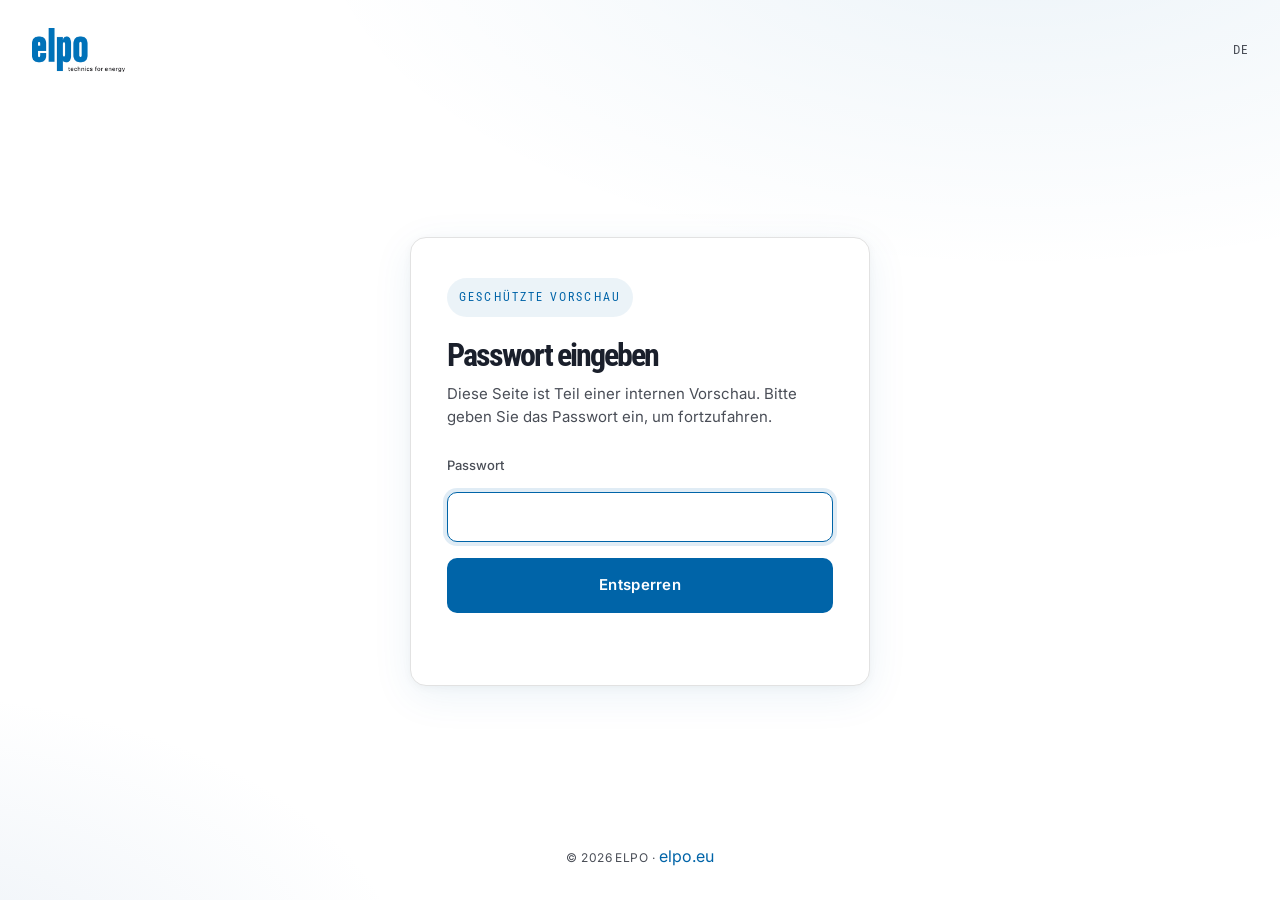
==== commit fa954727: "Replace handcrafted page with Avorica template, ELPO content swapped in Now ships the actual Webflow" ====
--- a/index.html
+++ b/index.html
@@ -8,9 +8,11 @@
   <link rel="preconnect" href="https://fonts.googleapis.com">
   <link rel="preconnect" href="https://fonts.gstatic.com" crossorigin>
   <link href="https://fonts.googleapis.com/css2?family=Inter:wght@300;400;500;600;700&family=Roboto+Condensed:wght@400;500;700&display=swap" rel="stylesheet">
-  <link rel="stylesheet" href="assets/site.css" />
+  <link rel="stylesheet" href="assets/css/normalize.css" />
+  <link rel="stylesheet" href="assets/css/webflow.css" />
+  <link rel="stylesheet" href="assets/css/elpo-c3e172.webflow.css" />
   <link rel="icon" type="image/jpeg" href="assets/logo.jpg" />
-  <style>
+  <style id="gate-styles">
     :root {
       --brand: #0064a8;
       --brand-dark: #004f86;
@@ -193,9 +195,9 @@
     // Encrypted protected content. Replace this block by re-running:
     //   node tools/encrypt.js "<new-password>" content/protected.html
     const PAYLOAD = {
-          "salt": "BDqR8a8fkUMz0RcW1fO1UQ==",
-          "iv": "/d8KCWxI8U0nOmwI",
-          "ct": "a5bv4/EW+yDfYqom2Fx4yd/fnbk8EHElEvhjze62GqlqrDm1v8FI19BTqh/[base64]/VoY0usKiGWlx7Wzj2ckFXXbGsAO6UHLHq/W2NUNklml2MsMce0V3qqCCRcbK5AGIjK/8kzQw1ORgWT2I2hIz1DDxvJG0fwn9VhARhgaTQEJWxsq4AC2Z+uNllDD89hkVzyGnCTI8x+KWW7BZYehiCPBz97eDuUYh5m033UTHl4OlGJMCTofqkVe8HwFWkIBbJthI7QsvIBrD58RVtJ5A7hv6SU5aTNShUY/RN7lMZTzrhFzRixtSEx0SPw9eQMjym4pdsti4inNDSP1uxXPe4fAyQ3V0nDCfGHih17wLe+fj4u5rokYqmCALyQ/zfG/SpjmKaumLU2kP99IjjgzLG9SNkB/+2rYtJz192ANezhcocVZ9gMIQVc22SEgUTu0CHnKh3WQci6UO3BV4nr8UjlcYRX6U1b/[base64]/Hy1kd6QKeySmzpLt6DiMGA+04yEoDiUiISneXuqyIpZPzcZjtXkqr/biB9lRHKlIpZy0WbjFKLTkF8PhAATj+p69dtcblrFUrsJnHSmSQzaUU9z++z8hFRK1d1K7UMf40zwvtMmrj1O0Pq8ZDXs9zPV3+A5kR4U3w2oUKDOtDkPt6Dcl6L59LM3y2K3+TG6Mn2PelCunky6siraOXNlnyiFkSSw7Mi92/OSld0BCLVKSk4/uPBmBdlTcCicbx8Y652Pw7aaTKWsu0VbTbIC3q/0aEg0xzWsLH7WYuT6Mu41BKY1iMzsqReJgfykapEesh7Er2fHwSobPp/zTSwKr+zWQQMOymhxZbk4VovG5h3LuXfTg+0ySisdMfzT0sGhCx+aqaZt3lF3dd0K8HjMLI4YX55CQf1rrfwT8PklXvL6jDRXGpj7JeGyU/PLz6HuZI2vZmlGTTeui8i4nsDjWt3jd0bUmLFkKaECBoZKo3Hqr+eDTVFUNvLvj8BlGWpPEo6ms28MB1TtQFKkuUUaEp1YT9huXYc7pG9Xa+hOcMfvON48vD+X1YvNSEzXeIf4YkgS30xP6EmZKFyQxlOhAAqCS89NTflJPe3LtRZTmHzE0bYK3YKbd7i7h5iCGMhF/zO3K5LZXmXY97ep1KP121gfbwlmxQ4B/ukEGNQBUgxwcvb1HD28it8PmGxvp6+cJ48F5uD8EeZYoCmIGRirSkQk4jMUz2yuEwqKRH32Pg87LzdtAMnDlpMzLHAgzy9mWtQ7D8hO9G7i+NAFLEjznKRaA/c4WMoFcjIRq7dSH12nKXVRfNlBPPQga778zbiKCEVeXLE3czx6p/Q4Js6ptRuRzzNMCopeo1h0YTAmKWFA6zkPjqUYHqBLXDXaiQjpYA2zlo4nUSTm1xhtGDqdbAALolyiEzVeaprE5b81aBAGNS1RGCG+JuFkc5ZpEiD5Wr/iDnQ44sJnrLKoU7WwvxSq+IDx6FPi0QpvBmm9Bm0OSEjJi47wzNIq1xHpJWc4eqNi6Q87nxpTtXVwWsgiE9HJD6Rb2osZbfRVxVdz8SlPE6vPBHik/baro3fPm26P48bToYw/[base64]/P8wscYkeTMOtcVj6KQwXGP6LfPu2xQyabr5Mrc2ucrhNC0XEvPElZ6MzVOIWdMdZ0951wPr4aVDd4G9B1DA7FAlAYBdL0CD/[base64]/P8PE4YAsSoqeonT4Jqf8uIQCrRTu2k2411Yvu8RyZoA7i+CqNRwrfvI+uSnisG3uCeNS96e/wJQYtIHQ37+vX1hb3FD/rBzFgmeGqe7pJ2fIC02Q9/NHcalz0nQkkIl2gynvV7FhqcBfivKLwCFbqanRjRPm4V8SpOeEJVjoo1Ax5oyrx0t+ifC2lYWYAJOyjAJPX6myy0IWPEGlQsW2N0qNwPXA6yG/HBJ7PP8rgUB/i5XCRQauwVN4mrLHTt4pSduryy4wRFT/[base64]/x4m3196lxHB86XRt+ieT1Q9jiN4G/+4wCaGjMa//w6llJ9/KCOxMpADqY3S2Ytt6A5BQyUgrDCx9m54bFsyoWo03gm4V8HiTeN0lMz3btiLEOGmv7PKmETg0ycwtxD/ZYzWo4AKiw4NDhP5NlY6LSByPvLFlBcx3xz+5rNQmnL9+iLV0In83gSqyIywYE+uUuHdAomJkJvTVOfFbbywzXcgUJ3Jr9F/VskTYMCqnQ0xxOKixHfq+PU5fzHKcNGJZUcchpbolxZBnZyqcvHWWzGpUq+p9LSdADmCuDbBQ7fj3Y81Qq321790GxhR9HCKxw80dQz/42sBZb8LgFmaGugk1kvMSKcvDOaax+5nSf8vmuSl9W6ENoXhQExkdqiR170zRdAZgDtWWWxH0iGTf+rBNYkubrT/emTM7KHR2H8txfsngCA0lldeb/6ZmgoMscFzrje/[base64]/Gl1XpAfhsiEu2vJJASGpNHZngfyvbI5Dw+02//MTIrUQ0rQv9UsepHhBu3GJ8eSAPUPLa1mBJnn2QyYlj8/Nw/gvm4jxswPqdt+OrOUd/FjhLsBgZRej/SZ9P09AblUhzP+Q1n9a86AoPwGSf+u9oShJ3cTvP7PgDDEl12SwSoDh9nXdNuVHqxnvJ/2KmGIGzNhSyeTTc2h4UzUUJNlSbVz+D+7EGXeclFpKeTAs4cw3+e6s4JCghe9xuaA8+EJiynBNx5gz3C5hdirkBpb2S9Cj/AF0EPxmMOSd/gb43K8f1KSDFzU2K/twH/[base64]/b9jnOedoM348k1tPJ6pXWSuhznD8syjufotW+57dPc8+XvkuxFXGHzJJ6BHp1pxo51+X0+zVC4FwEMAk34VUk8B48Amg9XyoeK3JVGQqhBDxOdBS9hUSxk3ibXq9pKHR/6Mi7IKxcl1zU/HV/sTh1QnbZ8LermIhDs+e7dlO1eolo3gsGOvFWOA81kpukbEfa3F5LWx/8AKCeSJg703x9aDtOZNH187O3Y2HS0HHmhuUXDoR1kfXUd6n6kLYnNPR9u5GrbRajOj4v7qXOaWjnH54IIUKQWbHyCpL98yiC4zCuKbrVUM7S8BcwNNn2ou/lkucYQgcJdsB91kU1fTDN8UkhVevDPkUGHPpkH2xS7jRrqquPp/QaAazSdQbbPEJ6IKFqDnop5Mz4aTYoEcSHvDGvM+C34RafTJ8qozj429YsXEErz+pPPFxKxz++/aXb5xbPKsBLZldXwjXb7UTjeCobbVKnm+NEJ+7ZEXci/2pj3F1LpbTMWuZdmGw9jLnf0hABE7PcJbElcg0OX2nBT4eHvejKe6eKuEvEpTLt3E7qRlHQjbB/qxL0lQY2ac6i+mBUHIdh8ietYQAj1NBOPwjrbTOh9oHV1r6NscXVKxI/[base64]/RRxKuW4kSVms5Kjss0Zz5204zOmMT94yUb13WcMoHm506hqEfqVWx6+sq81tnlDvd0WqTfAXvxGks/n4DBTJJnGmT+wS0y/ThN0wkwhEDb2ZvcUMl3Y4jhbQ0gqOevidNiT5C8b/x4izHie9gmq5n92xfyxGXDTYnUc1V5gm7OYUZiy5JYW0+YwpEucFL4MjhZlDeIpils2u7uZIuB8AIzm2gv5jbdLPI7wJJRL1GlfqthNsY1qFBFEH16WcfbP2DhNXd8bIIKh/AkakONEabaD/JkTaga20uMUR+OrjBb5g7IM/[base64]/YEdO0UYPqv3YW+3jjumMEDNFGs0/XaDW3SJeT5ijwNnkdk/T7UBsMU/N1z7gMtnHIFNEGioaFmpR/ogfb8BwGBHMlFtlGzTCrtCN4MFgxc0+JTIzYOI38KWOqtdr/zyGZoU6tZ46P2Q8iYWJepvGqbGweqHdFJrG8y+Ps7LBRONrwV7ukTcfbGhLg1Alj+PtNY9pTawQRr4kyWaLr2OY2TVvfU/mO5hNr37tuEnuAdcI3yB8GJZttRCxw4qASQp9rhpeTFRQcJHZHZFzs5eMRo4k/nS2bQYCUbDorO9XBwIz5AfisypxJtGmIgl8wZQflaLFHEGkxfRaRM1naO+fpJ9oLPt2T4NQDxXl3u8jPbC3X2QqMkvRF7e6wd9g2fh7zEp3UFcm1KH3IEm08WPcEx5TwcRy6BGRwcKvzXgWW9N9ZPqiqQTv6E4li4zkZymDKh/jOLXWDZC2W/FVK0yNMcHs5qp4I3p8nwl819B6MPgp4IK0qURFTf7GDPX/T6K0AlARatMxCZ+JHunlqqDb40WL0cvttwf56EkQM41zBFt4lgXdUJxd3V1YSwKSSJlrOE0czFuKtj01cVk0f/kgHwd5Pzh2+ziz5QVrV5NAYPaGrNLdqnyKHR7xlqEllc3l+EF4OjZblEyO60r98ycTMU3BAWrY2fuzHJj1e2XCpoUTTobEma6t7dHD7WUhzhIvEpXsO0/vQB6I1FVdZJ2HFFqtDfbgzxsth/krz6pSET0bPi7eZCQ3qMmV8YL7NZaEdpfCP6mLq2q02I/W93YphlrPyz1OcwV0DTnvMXJPobRQk7EqWcWP3xWT1YZhh1y8bNPXx+rf1E3jsw1nPf8bFdAa+PzphfPvQm+KXPLoIkPzXuOAlaehPLbbA0pHTsds5ucafxg7qvhrTgtt/ON2MLeVANJoQhoiNq3G0AQf98Z9/BEE+xC9qcE3thPShKqbvnHC/gq4HIF5LLGYA8kBRY2BxrTtvXILlSxpxo3oW+l4aLKlClgvvgnOCBZgO6747UIjSvpA1nK70gZQrdx1AGk+IKHd+TRPLveq19gQka4TApqZpJcIR5NQEQWd2Qdz5oo8q1d2NpIXDUpw/Qy6GqRmFdfiHZwwI880Vg63RJFk0JeyDpIfAPEjJpHAfHF19k9W/BdHhuBHTfzfoS1SAyNGuZd6D4wu8ORKTi3fMxoDVKcrACOtDfcTvy/3XFYqAWoMV4lD1jN/r30bgLLo61gBEFbQnMIUwCD1oxNoe4SReUdpRE9ucKH44lk9cEFQMRbr/xK6YcHu6+nXyWZKc/m1H0avuRr7hmh+cBKfoqwHBo8mezhE/sWS5AitU2MdXCn6SfrgLCzgNig4gnwGybOq1xnk0OW9wfTg22nd9SGoZj0nuApd/tLt49jDWA7IzzZOcTB/kpHzJCj4/c3AztrlmfKnvuGmoSsF5oL2h1+hzpqPsTqdW5VmoDPU9+IkU2j+UvBT8b/Lbiw7xPQu0jo/5wD/8Vs1IphO45EXTvXv6796dwwWwPO+t3NP30CVSg1+BwcgvxaFUVpd1k5DOJmw1I/o/59Vtjbf4sCg3y+ykibx4zwX3diqwPjK41Ydex2LO/L9z781NJ2VJzTqqSvMcttidU1Nk8YPkwUo3rmusfd/IfUhpGCU4YuQ1wgCVi9Ps6MZ0q9mm6l6GHXRJzUigTQgBqUDRWmgqOaiJdC5JelhqKRSBZFtp23WDI46rRfQYKM4wmc/2yIQLvEM2dTcZHlQC0XxEuFfl1UnCEiuBQl708EPUOZFwgYfrabYPHQ+EbXQP2Rj3RjuEbXqlGJAWYp4VnZrrajtEsTlB45TGtI5Y72YXpxgPwAylGdpDOVEXJSa1wCxk9rAvO/k7y+2Ecc+WVeIGXO6SbF1JxMFxxj5xAw6OUXgdqBIPGBkshAzOqiWAqhGBw/7Z517rfK4TL18SX6kMJygHQlyT/ViNgAbBJ8t8I3GG1uqtHdbiCYL6VdmkAhRYcODN76u/WupMiMyUQnmpLtoAVWzfak+wAovDwizb/1mLla04OPPpLLOALLCVl765FeW2LaAaIEhwf4mf8MEGkhTb9u5bV+AiajEZCMFvKQ5lhy0KoPijNNS7pgw87Suvkh7ne2ux3/hJfnaTYfCd5plzogUF44CjceUy/90ues28V3MnqTXuxoGq20fgC3PaqO/It919aUDmHhwl3Px15C0KRXgbOWaZ/gyRCX1n8dQWUdVtVmeZNOStLNrIslaKq3dBsNN5kDhs1q18Ml+DQIYRlONSIjdv3CvNMTzIHE0C3PjK7e4CMjK8ZRL3wGTe6+Hj6rmaXBHHn6Ddc+4hV4GbNYsZrwO+vCTcuIcXZHyHBoU7tSdxr1tK+2G/bXz7e/2gEq7w9iwMT44svX17uaHgT55O0NlHB7A1cNcZX06ZQJtYAxHl4oJviY4D6xF9DT7h/y63EzjTLpdb3u+MkiL67SLoDKQ+Z2wEYsU51CJYaCrFRyC1Gq+FhsQajGrZZQsOGgQcgQfKQ6MYgm6pCooo/Zio941LpLpUj22XU83IchVyiB1J5440wsIDLReFA+zBgsEmnsWb2x8bKB8GsqN/V/[base64]/cgsw5a8XRTq2v30tKnwKxUdaqO4mqlRP37nKg7NzD2AaofqGYg5JYdXa3mNrEBOu0gGtIzdB0lEGbhdIpYFTh+MEfcu5w5pGWKP986YqzTX+D4f3S9Dki6sNgTjhXwh8C6/9Ls6qLG5TsG+Df3KNh/1Q555dANc+m5fLMB2LWRCzYq3SsHtxoAxHW+y6FDXvw6mYdEJwtyVprc7ccMmJoLUPl2yzVTeASTN4UNeaVE6Ijj5+LabjQPrQB+hqOVKFq8MoPbeyjWNVM1RAO17wvVVaWBEku+g0FZSFh66daZXLJ3gPXSxL8Zv4Xfa9zV1IuvBHtiCy8ywU2p3g8/6ZsoqC/UxbLb5jCYTVefgFGGClyqupc6fSz98wJ1ITjDeWf8+wsrrpYepllxHgA+Ul+eZgaq9HvCf/Dg9AM46GY4SdnP40c32AGAibN96vL6eOy9vpKb/p5ga1j5LMvsg8lmTrl4nDQKSXbsDopMqFqIwtq1g2e9LrNGiDLD4Hc+YVMFikTfJdHCyvHoapkafR+hIhPCOWiujgopUB6dqlyhBU0nyHtkzWT0nnH+3Omf7lbHH6b8ZTtkzoOZv4oLd+8JgJ5COQ8+U46sEGOdrGqT6u52ZFeK1+ar0KOVzg4Bd42VOA/t3DBmjKd1VGCT0WMNCm7cOJiVoOfD1M5uXSJ1fsuv2Vnc7W65ym2yhknLoAJHUKDXpRAhTopecD20jkeA5xNTbGRNJd/fKIepV26PLMh4eMV1LBKvtcjpDK2/+Jkt8ysmJ7u1RyzQD0x7YMAC/jp2fyfHFz6b80Njqn5A4lCgw75sz9vPgtiGHkijbBKX5BuKjioHQs3WrtlNAbvI9cKgs1o1m/lHmUBR+QH7NMIgTn41JD7krCe2WdME/[base64]/4kP928mQUVHrbRu6Njf67KKoYSTshHeMVzgd0vLZ2DDw1suCRSBESahvbyErJ6q3+hDPihzKFK3E6SiP1mcuWNl6GPr7m8y0sEOW/RGAGXW7oq92VcMvV4hfrF4j86IUslXsO2gT6qN4e8wY2GqdEs3eTOw6GYvyz6mBGN5xMvMK61lrYryrBAPObK7xWOwSgcM1YngDvNgKLbP59iJ45VDaN59S/fTKYd4jtF+ltvr2yGSR19wj96MsFQc2peYACXhwx17Vp+pNzOlAK9SHJ9oZpylOorJ0e+gBV8iFp+Lp04/cG5SEV9Qs2am1t6iHsElia0Vj2Kk3EhWaagY7sthp9BWgmI/T0kZ53CCPv8dG4JB0nWxSMwmYmS6tl9QMrM/1WJiIBXktFO2RtM9cikz+UhOzFS4/VsLp1wVg6g0rZ4vqWcsbFZm4JixU1VycpWoYmwxJ8VHo75v+LiM4i2LV8FuPsMzSY/PkE4tjBcpdpn7c/w6GJ2iBn37wcGLMTm7fBc9t5nmGodIyfPtjARMISSbe0BqXJg5cg2ZlNjOo/3yzEhak71KdD0SfLse8hyQPaIfZd7JZ+T8/U4uNEAuP1TIk/XeaIGFE3zfGMs3PTkjs/ProWU0RO/Bkt6/t+GiIFNbNzj/[base64]/Ie+HR7Xjd0OTmgSqVuWElckTX7fvM30No5PYAJ5xYQfzdtsFaV6PFceOMBLSWZ8ws5xwuqKXP0yaDIBJYzsyF6pTpEGDgE5zgzSPu63/IIpsUEOmrbGynG7jlaTNnVEDxlN1qUJbd8aMMFCoYRFa/dNKeN0G7W2UZeodYT3Vvx8qWkuds0sRPsS5spkSWXxjbmDNmrA3Ea1uLiCSoBiP9eOc5E9TPOAFYKeepGr3NHu1wff5ibA0LfPo5GBP8BNpY/+R/YKq3Kh0hC+dKIP962Jnt+tU7iqIU27VtSxoySHTQUVid0QQ/0yIJbuLRlNuTY1Y9s7ZMtcaY3DKn8+J00Y5+rD8K+ZFGwH0aU46xBua//1o6LpF3EIdCOj/JbKuHIIW8pua9Uqi+kWVZTcfXzsv40bP2zw5g2+TlUL8+Rk5Jjf01pY7uwZQ+DZbHqDIs8lZdCIPAuyQxXgdIWo2K4Qt7jOHF/vD/FZTJ0wH7o0O0bqMdIJZbzNw9tOTRgVCYz3i0HAoq9OKV/LWP3R579QgUXi3MfiIX+Q8WseMcvSOQm4nvIvpxPGx7QnqhWVF5kLK0J3zS9h+iIBPbmD//NUxeGQEJAgbVLy1rI5iCc4RmkmkNzRTtJ+jFiGNBdpC97E8PUsvtAlyPe8wBSEJKuvpNqBhDVmNaC2Xvfh1Ah8QaKz9cIWiThgChdtSBk1KBCc9hOtW73EIUPI/H7JyZqdlzyWetFL24TsrmvXN5mhlxnijsv99v/XbQTmk3jcj+KvBp9aAKv+On1+rUmvwC2//QwfgG57v3Otds02QbIDS16FbT+FbdN3rHbrmSqOb04sGSTm6RNOK5nvcK8XisGipz9+zNEAQRu6L+EkF4mK0AMpAtJo5yVfQsLsvVtq5u1nukp2zyKBrKzZNPk44I/IIp1ReGYpH5O5MuUwyBLyw17+2Bjgm4LaUUfBu+dI4AGVs7ac870MqOzmFNWmuef2ZyZj05l3Pu0ZTSDbNYy48AOn/kQwhrP+mJGr4RwXs95Kuk1VlXoDLBsvda2q8KT9tgcN9ANmqW8UAbR2cNERv73jSZfERD6rxA66xSlJg/hku7k0pgyg/GGLH5KZs+6V2V3QfjPSlRcD1sbKazzr2gyoiLgBw9TFQqJ0i9qW6XGBWvqmER7qgqIGxKChEi6i8fDEe0YzCb5yTDaJSLIP5PsqweAiKy90FKkIfk6pkvASXon+Nlj3/UzEgRhdgKq1eR1+JzYBpx+voP9aKejZK6A3Kthd21Kl0H+4ggK/RD1hznj/aqe4TkH2Jl1AYjjycjJXxM+uTw0xcZWv5P5oAw3dWYNFfa2ETfUITLonpfcH2tVFGYCFPnFXhZIUO8HFsiUPpf6C6d/Amgd8UdgrUCbYWi3oXHokhJUQvhVDAHbE+clab3fYv1v6JzwaXmEfhU71xK/NU30ZsEd/IIugdF6mc7kPGEciFX6kSJ+TPyJxKelwmJhDHDnjcvKUq897/CUdAmVCCRcyHONmtIvDZnR/[base64]/JCSyqNtzRDDpH69Qq5CP3Y8EE+nGxLKP3Blhrbm+MAQUfEvVMPUscAmzFeI3gPsbVX/Icym7+cCmrEooLHTd7RG9pZvFWeCw91Cijn5ONfkdtZS5+NxLG86/2uEX7b/[base64]/HWTJwQt1/gw0fc9wlJPCoXpj7VYKEf0eUTk2ZNbbMY0/2byXh5g4/078kqWwZOHtVavP923dGCGUg3exmaG/+RHijMh6PuVtwP/VAdB+NmzOm58MbsYam8ufuzhs9EZEiweAPW4qf7aoKINQLcg6Cd5hkBuwKORJWaSOWdGuoPGDgDPCnj3tq/j1nmaCHaFW+JypyEf7DAEnPgCxmn9f00pwM/5MQ1Q0vjFM1H3H1arKdLHrtEgRlOyS5RfX+FrAb1pEnKXULhGMRSpy9rPYB3Bo3mrIs5zzn01jEM/Q9u9Qp43wp/NrUjS01x4G3NYSmJU/FRxGP+6OrxahLwW6e0+r6Xl8oHek55JKKcvVUDDHizh/YDbkKm479h05cMw+QZI8GRLT5LIWyhjHoTRLXJt9S8PESrAOblrweEhoowEGJzMdyMqtCCScUY463hF/VzAUxH/Dctt0iEGJCcyrOV+wg/2UcO5Tg0/g3E1UQlkYQeBwPeeLV+4V+OHojjAUIK8P/PHYpP+DiYA6IC3excSbrrDQXWhoBfglXfoIHZoW5A+9sYVYazUySwoU2BS1S6t14otf6IF95pDmC3MYm9j6kIXy8cWLpK9NRf2Oyqm2wg2+ISoh8+qqYCz/I+nPXoiZkO0qeSGxD5fplZVfHNWxnvA8pCnaxd703tD1WYDng3iBjz0e9d5g7/[base64]/IZUE8wrWF1MfjW97I/6nkyKGTnSFJJAaneY1CLNLFLjjPLbsDMl8gzwhQU7QHjq7FStthgelB+6zp0Jygm5Jex5yg9KBUg3LPEaNOY7CXsA8r/DxBPKgGbKjfGE5xzv04DgKOTZGUuLBgi0GxdvxcKP61bEOArXfu1knlzZVbLNXE4TOH1kaD8+DxtQiJrhg3pMbvcPXZZ1yVlFZsUkGuGLkEjkyIst6u1BcTIm0IcicIIW4D06/[base64]/T6Y1ROGzfjBseB16bzz63rE+00DzbzwITs0WvZWHMOyU4PqL5PraKPb2BP0YtNUm45yggFu1T7wZ62pceJs+TNiouHV6imbYp7MkByYh/aOzKHZ+a++FnqMFwel4i6Zw0eh8AuusW6zL6JEoBuqxfEM/oLkzl0IOCoG6yJix6kr3STDmdUYVyJDiw6mG9zU1UMU2U6QUZrobKI6UhP1CU3gR5aQy58QJn7qnKgB0ExxZxMsg/5cZdANY2KHvVuuqKzqgLCDk70we88t/RWffIx327cs/VhRTlmrJC/9Ao6R//GTfgsNsbk1NrAWfJ5mhX4LZANRiLY9AhHGE6XivYtGVRqOhrEqUDvFAmP2BGssxKrVPE+wkxAHlH2CikA6MIQC5e2BuSUK/4a0o9hzJBijMR6qby6W9jX9nJIOqM7OdAn7k+wWP5eO7sLa3HMzIvlwbfhc59pO0ib/DAbshmWNRZ83J4Jmv1VMIPLOr3cdVxESDReC9xJuu1N4zrsL9+SWegMD0iU7WcrQ19C7UTiJwbzKiB8oLIscQRoaIwZ1muibVmOkAEu6gEZEy+7gD1Z0/vp+jVVCo/+QeuJb/QgI24QZbv1bOwwnghLsDepLOb+KMDnTd2kB1sekc9u8PxMqFLmfGT91FcahveD4Dnu2dovETaQHhFRy2hhmMSdJ4YFDk7QCaR8XqHNrXbgiaiAJWXNnRbfMsH2WLWdb+/Ciyvq38/bUVWXG4oskzELe54fgsROxSHFc11p9p72CbiOWOP3zl0JFRXiPPUkWSPLrReBUdI2okQVATAf0b7UeSm6HFFGZMt/QcNgDk3h69PJgVO30SmdscuIJacKLf89TzHRAkl3zReNGVXeZIDp8QA0TpkoHoZgLWFwsi1pIKYZc0iCZyl8Qnt6lId52xg/5lVAKEhbw2MGjafaqoG5AIoTPhKrhAqOQHVGxPMvv5ajlHDJswHO/oqeMpFzaGyJ0qEQNEUpu18fSoUyS/WCedfS3Kj7N5pkQoLaiueeheFSL+pSSrqcWL/h/B2/dUjIZSxUxeHqDh8N5UBrjQTr/pQL5zXYl5frKHKyhdjGO7lxeQojjLuLaI1KNEIkjnIzMmPImxaJ1xtqjadupQKR8yA7tmA8FjtugPmKVguVc/jxBQCsiItdtJBD90hpd8rHFKfMnztLf2Svyuyc6Lr7gOfvPeVTXtde+ekVy4LNBpCYkUXIZZleq9Ssq1NNj2LL3YaujJc60jO9QdkhICyhpuONS+rxcJNOvFYXAl0hRpUSOaWzvxMSly+Q5dpFS/KLr6LkEZAbM93JnDZlJX499F80+Jy7Y3UwVYJBjVJNAVqDnMVgkwOO3Jd9LMto5gFPGAvS2XsW9W+TWcVJECApjl8js0GxS1eVcIf8iQEJr0jmAu14X90jAb5j4WNLM8B+S4Ll1aFOmX06rFUsQo6hrEcGovkqiuGjtFB2/otee5My/BWh71lW322zO11Jo43EdB6nJEPz9qnCLGyONf5zUjSLp1TtmIcOQ+yCEeceQsPFHy/dXH5QCFWnWBovwLpzKNvhhxXMR/AG975G+qgH0GHAGV9g9CMYcjNWsVNhEVwA4UThLM9t7dl7G+DsAY5Rutz4P9VL9KUrVATbIbfS3mKfkfliDl3chQU8AmLVKt3HXzGVwNLSY0ofv/SNEjsncVKvfHs004BmRCLF00k31L8+GuucmyWsrv0GgehnCepqds9yoeTHbVlZ1s+Chm0AzcOvVZvvnHebZ3NV1V7ujvEpJVMz/IO9nWu5Y3E1Nre70TkVkvhMONvZGrH/tfrT6Nh9G2RDmLKWK9e1DmJGycxeUrwsI9aXrtGJz/NEonFF4YWvX11fDydb2whkfE+RUPT53zOdu3SzCTR7zc5NQuvqEDab7WKUJrGWH6kL4Oe8/YFjBjSutO0yN814XqUI8f8S83vYmId0WuJXYRuMrHNKRqtM2UI0OL9uofx2E8C+WUJRVe1XXuG+HBmFTH+8YbT6NqkI9ck4b/Aoj0arxjqw1Ue06kfGVbMN6OkPysrLFW+FiYfJAH4fI2Njhr5svVOu0woJ2rqjsZnjDRNvrcQzPp51puS1Xy1KFTFw/MdrMudhhzdejNg8dILC9rTzSf7/mGCsvV+t/AixSmDhKxddq4UTF0+lQtTgDS1cN3W/FrX6OpqWH91/YjGEshoyDdDbkFXKlFrNWUAfgHApNF7g04vr8OImZlsajUY7x1N0HjdKRcPmNn3aUgWU2xnEZowKR2DXgq8F4MS8CaeDavNscRIxGiVMzG3qOrM4mT8qjcpOLwE4dL8UuOzJ8Rl6iaLMES+srAlsjOJy/wc+swSoSFg2vrXPzvGWnPFjo7yEc6hskhd747j0ledABBi04bLKnHWWg6CvbilAfqlBdcep8+47G+tetyp//82pJ8iQuKdmYVP9zcZiowAkIAHZqrg+rZK+xJlOiD4W8xNiLc70JQvOO8Vt7v8Qox+Y1yOejhYz7i9jQBWW0lscPzJsFe6ll7DyQ+ctATJzj6sWArW5CLXgUbueZdSQtWHNIxwZKuIeTloRyFXssRcpFvQiSU2VPh+FAiuDvY7596HVNL9/CKI/Ya5oHtdO1fsUTjHsmS5WCdBjmqtUbRbH4Djpn7Fe7CfNj5awMQKfQO9oriqO22JJnkD5+6J+fcHZBpO/k/Mwgjc0HhBPT/lsTytBiNC7lmoy5KQpS+DD0IBS1CgrWlc+nOBdhdf0Bcj6Lb/9Ri7Oc8Jr3cIHBgHWpe2vGet+qgPENo2YTYfkGlzahVAFqPkGCIgxJ/3VdEMklpuuXMs27jlt6iZYZnW1AMUtqOJbUVulZzWh8iyd8RQG+iRS1sQvQjFpP6AloTjmFLSWbhHmrEMCGrEpxHUpa51te24FO23+2arRTRgvEZuvUCz3rQAiej3KwAi25AvJONDWK4xk3DhV+cGVPVdU/MhLunW+IaMuPHOU7Wax0HTMHJxCbb8V9xCvPDj3Dj/j5hMezUErE/joeQv4yIzR781g59k9UIfbl/WRWIjfDudjW1WNwbfqmAxJwZ0zmBuxvYVprzBevzoGWUoji5aYktaWQDQ5dytpKE6AKNluelnOFEfOzUAMBCWCA3L6T/XRQaXU+a5EUg7UhqhBQBMVjF6c99UrLAwY/3zkQF1nXDyIkkmOONHhaQsbcbaZLoCu8myWi+hYe3xABtsa1d+lCDv3GQph77XKnnatjrwfISEAhopEvQQhwdMAOPe+C04ZCDZrJ/LQs7xuHePVboTyi4QAGJEHcrRvcS4O5a3jxbnPSENDfIPzt/zO5o16nBOimxnUe75QoLVsU0feHO9FQ2dzHMVizU/2Y7nmnGJAhYiEL+fx4BYEwkytwqD1a2RLQA2C9KlVf8aKEL5tnTBySmEhvgJOOjqwUMbhFKOGkswsKEUHd8vOHcETLc/dSkr1DOlNbTKVQp4f3avJb63/McBQ3MP4AYn15ayjtVKXFuW6j+hK0m1aZosA5yk0JDGTEHbvrI600wCz5QMafLT9019OVJ4RWdYKZXA9btp5drdbs75+ClVxk1QRcxVMlN5kRiGsjAevRnCP6lTytD6H6xitvH04OaBbDgGIEvSpIHb/wEyeSo+fNOwJXboTa2Q9CO5qRc6r27+zs2QMtQ09nikRRyJcBh7tI1jLhvp++Gn0QDYIJhYe9F+iP/5T6GVn+2GnH910SRzFW9uPZ0Z70SjXgM3K/DuCrdAjFzWlQKiLsUuP7batftWQFz0ZcYDaoNUVnvwOoVbxBhrpJCbXwqElgoTAN4srRArI28lJI2JYXS9fLOrAIMSOsrjlJ2blyg4tFp+kLVpJ7OamDNl+2x2W7gFBhvC80GS934vynpnzu/g3/y/BJaKbIR4VwKBAkhSo1Of0ZJINbCJsfD1Q9+ntY5eXW/3NGCM+68PQNi/G9blPBLltlak3Y/pyT2iMq9QMEtrQ24y8V331W+L48L4cUDPema6HpBR+5Z52SMPxd4QoiTgcLxnEnuxEYXCUV2cyz6KemNwz/xRHWb/iIx2az7+PaGqLUJHGz0FlHG46V/tkgbEo4sDXWQElDogSnhYX9T1JcxD1hBzGGARWTLf5JiqW49JkjVDM0VTRbFoYkJId5X8zzexFJINWjaB/MTLVI9NRVYneil9/0A10Ek02IYABUDSHX2UYQj7SM28cZO0mhoj8xlmC0wKzuNuBpNue3DxQcjlbUSLi45Iclv2UwLS2CGxIVQsgC8tkd/JiQtxVm6g/XIyMhBh0tsubxyCabyNFKGAGZPlv4jioh9YwUFqfkTKUQsEFHueU1/Q1Jvl/swCr8aOFOViYVd8vIYosOgTWH6PqbZ+ezGObBRh3IG7JkQB+Fd7oxbb8sWr4+IHXzq383ox9p+attcMmoL+wG+Q2eVu0r1j3zB3Ge38uYsN7vCvCk0A4SbcRAGGM7eV+Fri3Y0/PwVYuE3qcY/W3MLLa0a93xaeOG6T5pmMzYvhGX3Ge93vViVUUbMVE8kK+seZ0ABdHAXfAX6JOX3J/+i7oNUXZfd3v6yShfUNsBcqRN7/7pAP90Y3sR0sCFMFC2DP5qboOXi6hjRAdkQ6e+wPt6TKU3AknkB+L/+WH1yEGTMsUrsl01vBW1qlrJ5pCT3QCueAw+GEglZRwtyorSeCMmeBFZHRYvcbAqrupBnID0ygLM+YoA6UwWYRrRLqkCQrgzUFJNQUHmeua6xp/HuDMYDreNPiPcb2Z+qK3eXTr5feIS1unDJpnsU7o6yygMwWIwHEwJ9PNU25De4WbjNW87vObQaN/JISOuK4vQGEwmpFIJ3tOa14rVzS1le0yRp6dXuNHM468RYwMbTlqBQdwuD8WpsGLGiHUQhJW/DCE9swCP9aZoAQrmjsorGx6ZJwd7m2bA2SV/Cx6D2L2IIdUQ18nr1X8i7EycoUWki+KUxBOZIWQxA0sqJK+X0EIsBFXxJvSdI6rRqoc8lMRU/olJVWSGF9GxgolG19+JdPv+joO5hBys9kIWTM+Kni5vnL5FIV6I7j8VKJVjoTTZxMfpQReO6p/[base64]/NaIljIzr3gqWjUkdEJNCUSwOTMdkMEESSdOoPoZzm/C2SZBiYhXUmEhvIeGGEw/0UtM0pkbvRRTzzikU/IDUeav+ON8gcEBCkvHPVMj39Xi00NBH2SpEcJjl1huz7SpgraygvXT+MzG6h2oCaaKcYqoleaOfk2eP57Dhz+UjDLK8TmNN3EjcTke6ybo2PX7kg+9khuOiTQipMj/DqIE9BNhhY8csamO0LzMQ188BIz5Z07zOal6sjBHS4Oe66lVJSttaflVYpf4yf3+blz1rK3HoQ2h+dxe+3pEp9xGSgCMMuJfHUDcb1ATg3Xooxipsa1qWW9rjq9/KXsiLbnSheVzlEdy9spOc0R7JE7Ewg1pVG7TgUr52Xdi7CcjOHQPhxWfttJMvvxcxNXyscy4RP2+oEPermqqa5I58QNHdEc22JBDGMviOuYkl5XUHAizH2BkBoL2sWPS9uzczM6xvCmlX+LulsLKDSgiCTBG8qkWkLZA9ZSaKFDL5noB/YSO4l78xIOFyT2mvzjp4doja1ERq7MYaL1O7PaqPju/[base64]/0JwEHEqeMYlgpygTbY2fPeSXSMBzEnFX0ok1YAF6D5mTFqRb3daF8OuUaXIrtDbM+CKkAVemMTc6CvkZraQfeFA7lLIbqIVgPZ6FXkBiolZObcreTkVgY0ob8i6I43fSj28UMYwndKJ/g03A7ldL1eDDKHXJONS7t6s8FEfrvB/Q9jLu2tt51rWEiF8gLXKWBmVBdQBGm3Rpet1hGPPmMKyR6bZM1qNum0SrYLnMD9V63EGQJ7k1NDhkA6++WJrWU2UuDuCmpQ+lL/x9IuLLGhAsVmE2E44oh+FAMgJlclfOKMXH9TTbI5bEVPaEBun5FK4d/ub8PX7YMZAGpEVj7pCT90bZvgjFjF+3yWf2IwtRX1QvFDxoK+n0ljqWPUBtjgI7+kRGKXYN3PQnB0cFjzG3/xNSopVZbHM+/N4hEqDn5G871sMwfuUWbxPK5PtLYFu0YmqoSZcOEL+vYtbeMS7B6lrOK9fxylxLxhyeWYA8l1CfJPOYJ16qjoBUWX1seZhr0Hw8mZlF3Pct001tkh4Xj5JvXNLjqSapyC19c8Ax1xiGBM4TGZ4XfX3wRFcg3zNt2LEGL3CIOfLm3hcJ4sWEtsaN9hfCLfY5Gv0Mw/xBCa4iK4tlnronxhp8LANJ9hWJo2kN6xJ0akYqeM9GfyXToLWh2E+wq8uAxDqjbYy8q+un0JK7G4QxGzfa0RtbCUR6dam0f3Jo1EyZR4WqMOZLENf0pIlrZkCIXjjBqOIHXso+rd3n+K2YC3ISvtGJj4QIo0L6/[base64]/6jIROaNDEaUYVzOYoOkzhd0rcFGXDXKZHIZVUPXykqlTTFP6gimGlcWWJ6awV+76dOZ3xjC2K0OXbNymeJx7FnHtJrDTT4y5MrzAj2hYdD7wqIbCrWPgVVyOc4ZfnEgvl/THbB+SAOMoLq0CopAhQv08e7voqnZw1IecjmA+fQBZN6w08Sr2XlvXqexxcd9ZDJp4AAnfIMK6LQ+1GUbrYbh56UH9LKrt/LKUMDWNx17gPTSvtorJU6IGhXpKkkHCutMFRAG5mu2COsITcuUAQdcgIVCoL4QU/sscfHJAZKgS9nsW5NYLWGmWbQzsaAjdurD8cv3GyGiUGSjdRlVqI0j0wXYGGYIkBAAVE1C1IRQ8XGrKiEJH3L68fCXkH/rJ4LZ2uZum5ukBY/sb04wxqOOiUrg9uvNFFvq7JMptUCIekr4JsArFUyt5/uxSj0IEGE2p0XG4OTz3jXGyxBwrQb8VwP9+CpXKlZlIGAG8AU+24G6qMs+pl83rgWqF31Q3kckULlgJOFFM0Sun4g6fnGJZXGgtczVcU1eUkiKLZDSykkgi1na59FSX32dYhz6xc/swdC6jXC9xxrQYj2ySaJvxp3KbqkQoVPncehmqVowp8D1Hw59GT5RFbggVTrWXteMNWqko3wzNVCxKplTjoQUGKZE1de0twVDPZQA8BzYvrD7VZxPUd+bHCjKmdceb5DrfSAKlx+uSvnY4OR9zD0PIQz1iR/yA2jEFzbz86jhlZrDUc103GSBUQzb5b8PGRjZJWTr/kifhgjHB9GqxRJXCvzKOn/rfYMDPnDcYW3D3sq+261wzc9QHQ0xndb3SA1uJMISEeM+Zwfn8lDpgxz5c0uGUEBlcIjOoiM/OdlFQKMjcGM/QcoEpqBGHx7lmP7qIY3CKMfGd0oo00y334LtvKaZ7WVOjVIip7X7YDGHFPWCz4gHQYQ0vuimaCfAxjxl6eqHuO19YD0lWzlDL4TpA1x6bDMENh8Mse1Kl2QUTOs1KL0AeRVCH7ur69FaixgCzYEoMs4Jnxf45stI7HQLZHluN6VfduEd4NQbd12FNOLOkOycEHt/ah5rhcpOlGlHnGQ0CSjWr1/5wis8zTnMxO1NcLmreeNJZZ6PC2kPN/[base64]/kvvM+h2UvffVR0oVWVbqFIXtU8Tq3bV1PBcp0MHu6Ar0Tig1Eze3hN2SHOLuMgC5iJ9+l4ZUHlJjVhU0n10vpr3Q+jHnioAos2/ewaY45+7aJib7jFFy0ajCzMSsJVUkJppnZD7uiJtTUJQ5Avzdyi9Od2rg5FNZFrKbO7K/ytFpbx+JFYXYzF8FeFZX5yMUVr0NA3yRr7sT6J19RbrAXwN0BZ8qy4vW+h0qChSRikTqnzsFgtGobt6IM0xaT1Rx215N1w1ntwfj9HFeuHOQPFn3nV28ZQJo0Nspl3zqry47WcB4Kg3E1K6mB7IRwiY0Jex4znwwXgHN2Q/B48+nRArna22MeQHdLaoOBNoljl1LnnF6Gmj3SoH/j3GrCNxzbbyqKsVilG+gxV6CYV+9MwFAG/XsE3VGKHco71xfGerPGwiTc2cF1CM7r5eF67tbuDJ1jwnj3q4akz68v5zH3VeJfiCpHc4+qBzvCVGQY044RWoSAblgrpJ25G0lM4d8lTC2a2rYuCfHdFP6P2tw9aa5Oo3Vkk/C5bq/RVuoTcY8XMrqSk2C1lblbOk7gIXwSf6ghil7OJklg39zo6Mfp6rqqQ0/Y/6V/PJ1lOMLCZ+G7/SdTry+3CMdKtwyALdCyc5zIJqaVpNX2gmk0UJ+oH6N70CUDnpx+Jc9xzaDVCqJ50XcghE6lEKdAoVYdDdealfHp8+HRjNbK4DX8lN32JZrt+y/BfWFRzyzk3akCH48xl0ImZDAoL+pBUv9IaUGOqqVlDmikPL6GQaWFq8JHJzxIZRFUMC7YhqWdN7grtrlfDmVcWNHNFE3weFZssUy4lxkUgqs78+bPqdJ/812Wg7r3kVNLhp5BRuFJYy88DosH1X8993KEMqYTgvcX4XFv3nR1UIjp9xOBKDZGl6mk8MRvGuodlYO6K9/NoEuxfIdmqZT/KE9WYqfgSNsODSJkRRzfxY9Ujf/pkBv1w1yYaPHhVuTC0tRbnyhRUbzqCHoiXQpMUMD0BAb4oAetTQujT31VGjeNDktfBGfDCgeOxUna+1re28UF2MSuDK1mExxYFQSeRzlh4VETBjOG5yRS/fNYNgPriiAbUNC/hpvZNKMtrBEFW31YL8cplFotI9/9/ClQ+eUrVTLrs1Po8SJfTbmVMHMruDjJ63JQ25Gs+eNw8hBfVSP14PREK4QV6P1sI9z1Kj66RPza4KlWsE26XT/gm+4j4meGBddivXoe1lIHOaxmyoExS5FGKcw6CS56KYryNn8R2nxEjEIRuhsBVK/89vqep4IMZv2H1OC0v/oRsfkWy/qja4RDd5Rq+GrWxfuyT5egvuOJP97+m78AJQR3UK+Y4SrOjyuUrQiaLahzYrA6Vy43qx+r/SxwbkK9Gpr9+yhrBLzDBJE4Wdc9Z+1EkUAZNbmZzU/Q5AKuCLacQg0t+BR/AN2ayceow9Ou7RbcDe5j3A5E6sbbtCNJRBbWL5U7+92UouWcZzlofr0bQJfxVSR4hO9IUXuw7l5PTMJh547YnoxBb41Ju0fp6IBi+QeR78yPuQuOWjyzpIzc0V/cn2BZyJ/MHjUwaWDGT8RyigLnk4A0OfS+7Ol+kyqG9lJBfjzlNSCImPFMptu5cKyEEoS8G9SzH0/bMVk8TAnpz1utt7JpuaQSQxDzPwzGyeZmmtBqy1tTjYTrhjnNsddMH6kWE/CUJwAe8oq68vy7JClzapkCMoITerQf5SaZ52H927KlobTiSQYI7flTWZlH1uXV3iiG7v2i9S7pWvdeF8oJM+lD8HTmUdPrd1yL1vr01OQaXBbFbNlDUYL2fcFi+Y+WSXgjkkrGUsC8zr2AbCk0qJ/ybJ0eCPLrRVTLWbf/iPyAm6qvqCs2OXN3V/LJohokklUsKnPD2HuAYOJcu8XQO5NmKQfj/A+qdTlx6n6z3Sf+8pcmQw2K9pBIaJk0ORKD8IFZ7JTwLPRWEdZPhm88rXsqWAHn+1rh3AJcJhodcOfX7G/tkzYeCOlJ3jSQ3qdsfFM9uCtU73+c7+sKpkHvqMQSLWBREDNDUb/eGfVk4RwNIz8Pf9VvqQRYsdCXlNRPxpZapebxtWpj8/ztMjOBz6qYYwLKOhl7pCzQLkjiLS+BiKyI/nQ5RDmEZwC27C+0BDprLiWKjnXLxQSQ2ltcNNcxtWW3dFy0uErHrFLMU+P9NI1hnOD3o1ahu6JEPmzKYVYu4wtDO/TYCEzxezC93hz+Rk+VRFmrDD3gA9OxrZlBSGIKl+TCk95WxyVqBR4KiwJPn5JJbWXg0AWFjxT59CledNJZGynsFvagzgttN2G31YdjFQTBhYuSaPxmF9cWsI/Ey/vmWi7sqln3Q9qkVZpdU2gNMeNH9vJ/A9DnyyI4uhz+lGYEqbdTq6t9CFC8ZLUN1O3jznWhYV5W0S3CfCHMc6gE357lPnLdK52vXHgVP6b5uQWmJ8k3h2M36JjiKZcrRc90xm9DHnjy2z+bcVx/Rbe5+Zac/g7STroBsyvE8TcY+9kc4MxOFjcoQVZssk8UIXLNmfcyJvE+ykDf6sM393T+fOiHOH8dlNuJXiDMvTJFuFoiljWTp61c9sB7FE8CNwGf6lE+0yLx69IYtb9sYhZDpjnd/ToAeyjJ36Cj3JRzTq+DbWDJ/R7QNn5yVqzVhKlWp39WlDrCLhqegrnpfr8H50cJxUQP/5m1M/qWABEGOMXnbdaS9YRzq6lVJEThLlvpvTq8B5Clxb5XFEMVjG8c3T9B4JL9enJxv4VCq1tynFM3FsWDEb//Q2UtPdNWQu0CmxY8CtMGXCe+g1cq9hhpGZj7VFeAxOgpDBfYug9gZgAnC6W/yGefXk9FOpPKQQZ2PaUJUrfeS44KuaPD50I3JKNmIJTDuoJwz5DfWrwjoQrLrNoeePwZ1l+OFAPMI3DmTYjBMj1oTfq3Ig8H8XUr12Xpf7ut1JgiJyICiOmub6A/AZ6VuZF0+skXkLE69VlXmzoRkm5cRSzGRL/oCM8yVOBgjmCoUm5nphWd5CXIEG/fdgkfvIzbZepVSJxr5Fol61Mh/hAAm4HA6h+ECShBQBsLhybaOxkGkk9xMsbci4hKEfezuLq1utbgvxqITibIWblEMI7igkun3DO3IYQjT5Ss8qV9kaXU6sKJQlhkbJhnbjJrZicdMYSML/[base64]/Z27CGU0Ndql2caM1OriYXxKMGVYPqOXmUssIn7Zdj4UbbDOqrao96pzLQsvvZPLXFuPSpkJGr37VD7hhNHsLv0Y/bLQyNJmZIiXw1MgCLXidiY5b8mSFvvpW5lO1NZHTGPmLiM3gpUhktQD0M8UV30Z5JsJdhpvRgZ4tubkhtivD7IIRHqQcKF3gJs7hsXDOWySZP3zIUvaYTnDrpUNAgDlmsluRuJY7Lc8uNA+tu9U3om6Pfjfx3VhfcWelOYIsck/a2ohOMVDSW5hVhJV0hs9iDjv9d6dAKmMgbWnQMxYKm/FoOVkd5wxTP3I42LNiiZVKBa+yO7NlyHH0HR8SKDAbeJklBOV/kZZiAZM6VKR8hKO5sNycWd/wYQEco+6+u4k6ic/boMu01Qx/aAkmjrzTmed+mPJntXFgzwo++t2nsfvQedPI3TjbesguXyg7NQFY4vIZ9TArlP8s8HpH5FROICyiBDrdmQzkU7Jx8PhsnCccY9ykzCTDowqYLipPEhWpqrLE+D97H9gfFx+qHe52h8KbaeBA2VSX4GqDGMG/VVdx2i/GH1ELxgRjatbDIiE6MwhVJJ2Gr3YkIiFEyogK+1U67rL61EjllrByXnyGVc+c4wmImoaHq3sRqV85NKpQ1hhCo7vXtn90JUr5B6AMtfJJnwsJPV0o7QFlurTWf4kk1xMRF48mLsFZz/Bxfj9uEwWrzuriQN5GZYekB1mMRY5o8Hqrf37tLqD25vkKC+LAgVjyNNYhLIVgetRJD0Rsv8IP+priWnBTj94H0yL59ATEHRbyKM9fmsqgEl471G9XRuYrWRiZOUJOExEeLMQgxBLW+SRCygFqe5y61JNewwWprikpP4vkAIXQ+n4y+bayNjb/xQM3xgNm/eh2eghiuYEfNnt+ht/kLMeFbZo7KFbX0V615Cf99Nyn4SZWM4mjzd0jg0URcHFG96BgI4ZJq2/QrwOOBLnqBKDVb7mTYWGQbWzS0qJeEAKaFIS40TV40ns5R74S8dTFtOPchnBPeqwFIFHlKJpE6XWXDn4O8vhtQC1ZO82hYix8czA8z1g26R+2CxuSkYX1N3hRiPWFtMzpqaWzIJcLfaLXrRb9IEWwiX46mWLdasohpZ0/H0Khjr/mIwfqBsX1drq8gdyEa8BMcpR/ZGkNR4Ns23MDbMVgY1PUTmTDAWb0UbpOioSQCqxpX9Wdo8G7o5fRrEmRD0w8i2BDE/q3APXzZ2DZ/rB7jlrpT/M4eJNfdftrv4Q9ZkBTzh3Rd4NdIfddS8ciblw4gq79QhYKV/8oOa0xMIq5IanbRQgTMkXrefJelcPCajvEl4WKjV3UdxnXlJgs8ZhoAeMir640eF19wJBlQJeDK12UgNzNQLs7y7utfNYXEExtxVyIbXiizxx+RAWTDI8Z/ltfjMJ5vKTVbjLTspkZDXRvYaxiaegwFcN7HugAONG+5wNI8LzOToqIsmYiAQRkceEGTuFXuNqQGcuFE3hBsgZI4WdHfGMjk2dt2jYVTgvGiWlJkH3wXjV8i8lrpXWMjuCT2fzFV727Eh/jhMx5UK/wq24sAjlpkA4j6cxrG9rb1pqFufcCMhW2L+DgrLtKQvxVVSzJ+NEpM/0WPf0YMm3iiXk20WNc8+OCOp5GxqZMBijkV6igQ3DFp0l483W6EjY189iY7ocGKdCFM0UhrA+pAnyQoJ1ONCEA5L03Vb1S1NlwpH4gwX0ewekO+GCFwCFM5EC9YvjiAXePg0230HB5LjMXOeBqiFpNCBo+/B8rDWqyrIRiYRIgRZazhafLCBJzv5EJBRVdn0L1iGKu9b14aeGLuLpPhTtZthwnKk1GpmoDEMK9b2RM+uJZxtST8Peua+IOcrAB/1aQ2utaknKewTxuGB10i7OT7OsSu5NkUAL2K7NZ06qnNc5e12pMVz1nwQ7hibZcgizIC3Is+eu/6GegNMtm228LlLEnJMaL3MVicmRHrlJg3UvBz+TFedfhtN3qVvV+kj1PJfADndrEi39GmbbScjww6devU0t0SMycMvaplZqzAa/mRlpKdhx5VF1qikyQvvFcapakZMwreAmEaMWDfXHdKTsLzmDwjtOLpvC0fns/Im8Q5GH+xuK+CyE7IyAVJHfSZrt5RZxBaUnpIEsFLwh9DJA7fy+PqPOFpKOY3E33c2QD4y34owj1NZwbwmVRotDo7vrBRi9luWQ1JpM8xMzpIM8Q//oI+qxiSNuIuGgyDKZhRYMpb/KyHmMrCL7g4Dps9TPU3d7UzmzG/CYiSUtYz/MxGFXY9wvumU9yjVLOIT/W8Mt1kpkVcLyzl2aEfKoxgXrVkIUDV5J/rQOEE+VI7rQ4zFklOCP4QFFE0hez2AvXKSp/Kpesf+FGb4f0tYeQoJ6ry3CyDUK40UU1l3jHOjJjSn+34lXGli0ExCbt0Fo+3Kbw5HWCsGm/ZEGMy1q4RIfaczY09OVc68zZUjO4Apuop2Mh65Hn4fCkQQqTLFqnVrQuG8Gn261Z/8fHZ6QvT15KFdThRU2316jI2TU9rCBOKS+jVSm/DtUomJY6uuY44J1v/DW0MTD/Yz9BkdcTuhK9c8SLFTItI+cX7fVQGdkwqPVbCF/bw3DDA9kI7hb6Xk+2hJlmGahobWXwJOBu2xwiIkv8N+4vlRISfFVwGIV2obYayrgN+DGpzDtn81KrcsD/G/YbuENxEhbalOIJLPBN8k0ljL0X9AsQEyLguXyVHIBikUakhqYs9QIP3XWa2442jUJaJhlkAHA0E6FVjJYPKXQXjINHkFNkwHVS4XiqNWwqq4JySRzFyYbjrgG1tUymOlKC5F1GrhOUpYcUpOt8dvDrdderkiKcKEBUObEV8aOXDb94DGyt6i1JfV4ZybKkyv1LFJY/gZNPdiP5Ig5bK3v80sTq7XEvgQ+o6COtWFHXAZ0Q625yIoXsCWC3Mx9FPEnaeR9x4BffafYVohdot4S5kvUtdCGfLudcGWfdYyR9XLHwk1NyqJ600s9uMrLGvCS801S2jok0Vhd4x3560jDDDR7xBMI/RVuUug0aLgdiA7Lj3+cfxWprCLCU1gRJzUu/SGxklzYSMdfCvNIgVJmAcSZS4DB+PmuxJUoDjUJtfatXMgi2VZiSm0FYuUHoYVLxuwuT90Quv/ZKlwqgLEZXONQk+QIZgs4HbwDkDTD7D+dyblLX1BmsyPmBwzxyx3nhRYThKlIPf0cXxff5+Wt9gndsJ3JUGY+obk3vx2E2i5TtHE2q2skObH7jYB/b84ApElxFf26nzNG2TyVw1EC9nybHo25gJpKjJnP2wGR194C5bu6oD04J4bw+C6U2cs7NGEpkO98GoqcFx/azPi3wvf1N21+vP/gUqKC8yp98pX+1pmqOGBVI33N1IgZgI2QjebI/S0SRU+LNMKfalss8W7fZVI5YZCKVXto2VuIg3g3ypdTGCl9tB1OGQ7VdXY8B8r06dGearNIv5FCBTC2N7H3a+axP77Uo8D745EgYqhEsDpqn576qnilv+VoTu0X/C+T0bqwvEXRZoZH1bhkryBe7/Q8pOmiCFYVs16vulzcTrPHRkbx+kKBqWcY8JYInhB5l7Buu/Q+aZpouNmT/CHU9v6wB75lZC0Ub5RGgalRsjSGpnWTfi0BvvVnG5/DqYa+/AlOF2ty26t4obOuxXmttA8QHbYHhUS2nYRspL8wdZdmJVaKM+n0E5vBD6ijlR08xhR8ECyUa3W7QKi4BNbRUkfObNFRUY2x1uvkeqWEvXUH6LBNBD/1UWDHY07KceOjnYzqVknnBgkdpN1Bmp5xoWjP3vKg9CDGQAP3vlljVxUeyajDwU/rdrLbfKaeyA0Cymb+rG8aHz3Ty3syvpImal6amp0b0J+/ZrRKfMfslMVcFeim6xwEpij7UUYpTOoH20vPDBKmxRi9NdjVZM3pnd8+bLdXA4whZfULPw/zyGA6Km3rzn4t7SHHKGU1jBzC8vFNwSai8g/edKPSkUgt67RUDAa9RTCjVEyQrnSIpt41iZUh+ZeGVANS5J72AW6AZIOJjZVwg7XawASLiuWw54ups7YXaoWotULO96bre8H/j2mwv8x1L0cRL2B4lx1asoqsD47DKAY4YqmnGk5ciwDDB5r9X7oYUMgBtjZXb+4UkE/kjrxhqUT0u8IB0MHDStoZzpWf3aS9ZOmeXOGj8QdaWhRtMpNRBl0jyixfJT0qJWibqEqV6Kc1VgNTTHJItp8UAIWZvr7IjLX8R6Mm7u4K3UjnnEmTWbwqm2KsIRY3boSs7hYBcPd49XXpRi9IMDpgNL9qcsWdkprv7EVoQd4LoPwGc8WAOrA/zvPJQTpIvgn0HuP45ZBwEviJBkiNyUs+DSkMMFmCuhl/s/0EjyT7DO3Rx+/[base64]/[base64]/P6jlWr56PLidWB8lIf9E1wyNq2s0yEhyvYEHPh+rA2p/XlP6azB1d/KqTAlMOC/L2nkaqAc0GxQ0uaT2rJqej8xwfkyGU8DW5sSVUC+Sa7eXfHAUz1WWw7DwBJd71HEu34gmHzp68/qWEqe8pmtmlsE9MgfnB9gv31GAQLk1dvqclUL1E/q9QAS4fJN8bmDzkcXDXJvoir6vnI+/u13dkVoBqbiEyu7qtSY9RRFWEQio+wmFivH6fAxhin8lZU6tJcZsa0ul4fz0HwIhhzL1/ngtSxFmgBcWyqgIXh8aeLDojP3vH55PP1qgXH4y+AxFO6d3fO4UfZprp/hsAqfn3EFOj7ihV7j0rFmVRIgOg5Ssj6ogwbRQhAbhqBI/JFvVNiXbIE4mDXKdVq1csPM8K6OGrjmfaEO/oVor7mxNWbg6JFbc+BVb0Uw+uFLVbuAmqMpx24UBQdvc6oqaOL1DvCJ6+S74t6C3CwHmOS6niMTMy0hF8QxGTjta547a89jAZmdbIQR8S+nLYvuEIhxKdXVzVnuooMoOkf3O4tTDqjo2iwM6lBvw/icRHMYVu3jyBSXdISZ7N9ez5NyR+95j4oLn4kHLfo/V6a1OmrlDGB0MVRwh9TMUVfB7Vq916JAHMxPTvOmDGcVVi+lNdxP0kOHMzFHwt4+wenOqnu45x/ipgEWjAJgW91bDf3WdFAO1Y1pT0G++XagQogRM/uQFxBZpWJdu4pxXIm1oFhwlobRJuOXBFOqch53z16f6eNDOveg7m5ABtUjGvKBDfkhIbSOKUplSGWs5RZqIIzai7DOHIHNAfwAV2TOvkd05/JjIkHqHuPVn9l9OVy+0j/1GbkV5JdCh92zmsdbQHOAS4Qfq92PbxnsohtAuzqI2+cyiBbS4hmwqWRFrl81u6Rr8CIOF6khErRsr3yOpooT3PZpxSJbF/9TytmCqH/yhbJam89Rb0HvnMt8fSHgKphqZqHCqOPcrhCwhRHjUbcGerrAek009o9DYtXrsPnzbWaxKL2joShLE9pOVf/wKJvhPS2Ui5AzrdkPLyRUSqCQaGUO4fH+oV1tn4tB9vzMWiiL4rNRQpwXGfBj3krXaqxrIro7zQ0R5KVErrnsJN/jfgzAvb+aB/CeWy89w7jqDkH/lLMTIeefiepMXaYVgSpbKhMMj00WIIQWXmXvg9RqOXyH8DeoYOU/0bDKXoGtGnh/SqoqIP6jTbNUVO1khA/u9TjgwOzv+gzRIWJSix9lGd7VeuNgJ/6hgHK0Oqd87CwozWhVmd8RUXr7U8RzdzOEVA2SqDfq4vJOPVeW5h6je9l3qKXYnYkqCwJgWXQjogLJUKLQR3Ke3VmBM+MAzn/eDU/UeCQZIIGPGPUtzU6fUTxY+T6cfcV9jVi8WwpHnH7Hjjmb1RClv9FFmsMgqwg5zuu7+Ti8qP2bhFDst9k8taqNynI9h63zRvmOY+36lh1WH5suBOXCjeeaXLfHoz/K8S8AuzH7Wu+mKhoYJWUwp0idruiCaq0QCAUehaga7LjokmoIk0CK/cID+VyBm0ZYhosrZ4nu22VB2IJ9QTXIKecHhlFrCOjSuncotrrKwmeoDXobajPbZz5ZYaWv9aOIV8I0GVCCkWErPoZCe6bfh+mXFLsrXYrPNIRMX2Gw4GoVvAT2Bdooft3epY3eH6zkS2tdnaSoa5tIkpNhw+ZKBtANNMuciatNZF3Yj3czkE11Es+g/1SupfhAY5EwbtORGqSIEiWAG4Vg7++loPGzvmbWPaacrTBafG/E3/ZBodwfxM0PItZxPnlF0G3j/z1gBBHY/kgRTM8RKFYVT4PqHUa33JrWmLHi1ZC8/t0SXkiv2+ZOBfCTBr3xNq6M8J/iwEli1GR33BWwuauKqHnnhIlPR4QX/Wpeq00pbc56hXy2EcUi/EgMUoMVNxMO3OO+qzqjPhzcfKsGP8d/x8lIHz/q+rEfSFdTj+HJUvD2+ZOtuGAAP0dZoIwyAOs3QkGr1H+KD39WzIesPPOtiCKDRFv1CMxM+K9a2ZoQTLOKl/DrJPPnxLjW6JyLsVHbNbHq1KDTeCKph6/5iPt8ay2lemZDF/nKuS5ROYJR+SLSLQiYgk1eQuCnqOnJXxot34fKtMJ5825jTPlXrVgnSKoywVba3KrHtXpbyJNUjSaISDtpK8zObg/YNXnCkEFTv07frFEym2T1xdaY6zYB9w0X2MCy1rQ8s5N1XiRCG120e3HdU55tBwhElyJQB6uH7fkRNKlXBAEqR3DXmqcLhg0dkYgIlR3Gx2Zmb35esj0yHpgAs1nK+XKgBBRif0/Xz72nQgFx+j/HCq/T4wFNWo71TPHh7ZHHSfmnkGKb0R5ipcNx/BYXrn+xQmLl8ePDisjHa3Q72A3kD3iTUoUWpi++mNMBRLG8bmrG2SIP4wMuc433kScbZcmoymlNxDu8fZ47F3nkbumjVFD5R61Ses1Ov+h8PT1MJjmRPdO4M/C1eVHwYG1e8nX54/6b16PfB/mHb3JZZJhHMh5UdY7NC2HghObVHmy2Rgm+2ovxWSP26onRHwf7QnaXh8docodPlzSbtYp+Lwf9APXomG5weu7wTrx4HwJd63fnEcWdxKWA3uGOuKqIZ/0oYKGDCzKuuZs3xUUe+n7oeGi5GOOOzTEm/xPAZWBcuJO70gPOEx+2wAeHoXKfHumJNprmXM8RGpaSEJTdivr9evmaf2Pmgi/FkBGfpKKT3Cnsa15HjNsxNkM4rtMC4t620T1FmvPDvk0xZzI1zkqZwFZvlIUY+tCXHoQxy3IMuBrFzTBBBlTrhGvnTR0+k1AX9UEce48fqdDqIfVGP+dUMBiTgOU39vgLgDS+o0cYBRQnE5pf/CQ+gEWg24aYH8NB0+Zwo0lNJeH5S3DYU4ANKyAPDGpbZawH2V3+MqxNlab+RsuJtyl0HLoBzdhOC7PGbhx94Jh90Mo6OpEhtxQVCpO1qLfPUUDZdP7K77ke61zp09wyfxIe2BIsJe7/cwi4zYZfFxzbRJzZnGBMXVKP+a3cbNPmHBzYnev5PqhynTotrMzEPQtgEGEjGQ4MDSjrvXjMYnFczQL7GfRVj3zGBhQwpbA9RwS3gkCDNZHfigAwGhtt93sNBgLlZpNXsrvEs/2x8LUsu9E7l+CaLzwKoNDqxRgpKHxo0wX6RFzNElVX7bwnvKtNDfSP7rWEhYEJfnpFUWKG+cBRfW0reL/VDOWOQEinUtLQ09iCENMkRG9hf3In3Y4Wz43CGMqOc4bv01pNQAGA0BZjnFR4EMjzpaGnOV320m+WcbYnG/[base64]/UfCyXfgNdrZrDzmYxjgkX8JKv36R8lZT2CRsTMyQoZFJhAsQmbRVWQ9AB4D4LQdL7yq6ULBogSOpFatr0S3693pXgW9NpiHMkr6bLuMoCWwF7/qgDhvE9/3rZZrU1btgIJRIHNIPvZ7pkL+HgodVePwINAxXjphMYMzz29LVbHkpIiT6NarGdfJ1bLwbVPZoquoI7p9/SHeqQKVkPFwndFNNnXJjEgTPDkIgH5gRxZhi4xbWKC0Qg80pRanoe8m3PTABMEj6rkNzbhdmWISZ5yhWQ1r883Fwoz4lIp/t5QXX43YhyHNiz6vcbny+IFsUVE540apsWVIKEobIlLgYjirziENaRP2Vq83rAraEmSoxbpz4RBNTBryt1ZA9XRVMnQShTnlRFnKJoUrhd65qTBvsMaQuWXAp/SiT7In11vF9zJ8KLNDsrd343Ledyhs1gsMrGc3ee8sYPE1cRmj/KV6p6X7WgxoU7q40ZUttSqatB0aho2qx6I4UdUmsHU5lRIDkXoS8f7IWnRXciPuL/d11kzURqh5po30v8416qW+BoxzLJ2J85lMW/33kAdOD6gbvTHeJ6V9DvLMM3qQQ77N6bCQ/WfvRAkg7iPVv+pR160HkweCMjD895YuuPQLsQ/1QBDsJ2I7TLX7DXwNwtEfkUKkWLgvUbScsrO2Yn6uFXfPjXXOo5mVMxny475n4sIe/BHwmQt2orcrfM8JkSWdu0cRrvYlsImQ5SZLIbfONruoOKP4JUBK7LigWCz6F87rxONnuJt/6q6Iid4q6ag4N3Ux3HbsvW0hVnycuxt/RWkc9fpE+sQVhPB0cdCENg/zN8uALisBi0Apb5yK0i4SVuTThnE4fEZP+gcMsMGRB/g1Lv3EpWWDVYnMvG6N7t6hUJpfAjT242n6q2ZcCJHucIPfck538nY+Mi1XCBXMBzfHMRRjuBOWuRWV8lKdj5PX1sp90KF+c0ehMTF+EjGaQuir02Hh2y7rgn9t+MJoEzhhg6SD0wY3QixeuIpyTVQe4aHb8T//GmWu0H4ARZjDIZBvpHTC1gB6qC/J2TPoK/3sGwTmv5UEP39hhjkf0tmngo5yM/bpqWEzC7SUfDgtEj7xeLdVQdb3S9EGrouiV5RvVYHxu2JaJWeMsAPHw6GP9Ce16A8kGq3U1jmS1VpI775eVOekwTmc9tWJjzf61lqhAAvEp5cEvVhHgaWjliKjsHd9d4oY5I9W/e0Mt8MTxk8AnLnfwWVL8cNclS4XB7Txh5hoiE3bGr0cdDeR+aYnUY6vd0BF3YBOuBECFXVvUB5Tk+k6TVT4FNoS3dlZ5vFIdwTAycinFYxrHZasANLL8EPgsXhKUgytPyGhBTU0LHumKeMGYWqZu8e9793aybANBFqpJTgFzLaBMw+A9OAWwnawWuHKCU2/89jDGdFf5KtUfN9/Ywip0X8/RZj2AGq1xHQLbAdfpMfWJq7tPbW1BMgMdD5BcF2hvK04xAuCBjPozPkSu+1CP2cKeDIpsKL/n9GUzgrSu0+umsVgMXoxp7MRZN31+2dhWmpypzsYQRVM2ZRhKLIfl0ZKSVHrdjmXshrN6XInQRq9Y8dbqKM9JBAjWEnncLfMM27G1liycbQHrmY4jnDK6p0sFi920zFJJ/OMf6kWHFIh97s2O4iH7pIcD9Tg/AsTvuL6bTs550a7c14OX0uhTAPDt3l14GSGT50IZ3i20cjpTayVa2fp/bJo4FbhbWVKpuHsGh7WRfjRxmxLxahLpf6KW+6rui3JF19tzJFV5j8eJRCIGLNSShWMtl4sdyV0i9FCiTTPQ9TehFHnVrjCO+dpdYFX/dunJQqM9jcut2dRFq09LFqcZ0pFAYZjuYCprJIxnKtd9zj6bRpEmNc9nVJUvBB4SAypfyU13d+fr9aAmJ2pM0S36fNiFsR+qFuKBJcjEBzE+juyep3/Goeb98AT3BYfexxtbB+RtPdQq46ZEd8mQr7p4FMg5R0xVLvdInL86r+L+PjGFM4DklYx3fr7GWNp0BlN6Y8XCHpd3C7uwWosYf0/eLnMMObv4aUT2JwkpclV+oin+gj2P7Se5WiRxfhV8TrWxDKezChL1v2PRDJu8P41DXJfOluy7oQZe0FxWLfcT4agFhtfsIv+HSw5QphRaO64K2Hdv4JIhbgOucImwoLMK8g1PuC9e89qZlUHEUJiawH4keg0MP8zTQp0gdbcN/76PW40TSXYaqFNK9ECeMXzGlCzgF+/JaPuC0uWOwCXqsieaprpmzxxa1OBhGlh3pdilI/ClOh/nWU8fJTtIBgWa+RIPhKV3o9eLaLasS0BPcKHx6xKLJtSZzr/DpwxY0ZrcV/Th8KOzP9ooCmoC+eFN/bt08vOMu8CKJt3R257Tni2e79+RkH5EQ1odFz6lgrNSKgY/XZy4byS3rmBIUnsBBl07c9fWiTyJNlvT7b2m0QFSqdE4G10kICg9vZQGlPqshCLl6dY1tY/amKs30x/1nT3aKE8oLPP/Pgou3LE+pzRP0Zl24difbVr9WLy53jbGrHLDXndf2Mar5H0k5UiwXbXjSrnp5JyTqCIcZg14FWrnh+anztGIdOrNVMCTrve1OR6K/u6DnJcOaPs/ZHS2EHneQ++AvX9h/E+XHOBkRzc5kVn08i7mQlkfa+3E4DVDzvcLdwYHO/KynHsqk4rEEau9vpLNzPgTmBe0D6hqr2nelGaIZA4Rj1wtgN9P0ceqQKZl1m4tgcktPMbx3GEkk2+uWGBU7pndskpTOsabJr+FbJO9KR9Pnv/[base64]/dPdJM8B+jadCRgqmK4tEGlyRZRCZ6vU2KaE0RBn3y8kloyqyBMT8Ny5L6zYvVrLwZM5FlPcY2r/Ayw75xwklQxcvvO0nbktQCq8o2ZbUSR3KrbjQyaVfWoun+4qlRf6maxAiUTFePZ7Lu9Xm4qfOfdF9gmL6xzKDQkRLHN8ZuWH329qgNCcrISMJaa7ZV9pxGucB+c5RrmE+bFldTSsKcr11rbsZyI8pCTrgLckUmuJBnF5aS7Bd/8nXCUzQsCTwfqdNtas5fTyZUhY78WLc9uNpSQkYkl5DDTaa+EiUy6NarTayEkxDU+aOedA9Dqdl2IEKcayn5zRaCBy+diBeOAgUBwo8B1rC9Nt8b8B+jdLSNTO3QAp2aWjfHKSP3/TD6M7cAQkgdunWzzCapeafb7zxLNmg2NBPZpH2L6DwiTUhkvu0uM91Hoo49/J0BQJa52ZM80svQJ48i9tPoLhKokgdTY2BKXGWy9MvioJxFXkyjYUY8wC1R+nAH9xtLyhsLKZ5xBkGz12+7Mnx9RLcDyPhEz6urdfnugAMkhP36RfKNC2Pm9WqWL7KxjxI2GfqBCRhZS5vIDLbnKKOFGlv8x3V/9Rayuxd3Hn/7/Edcy+SNnu4dtn2TmCIUbBQtJ75Zhw4y1a50ZYO8EdVrWe0HIizYcAMMwFN5W+6hv+hiBBJI/b2Wg4Vd0lDsekYh4cBobKVNg3z/mc4xNI7wiMuBIqXpI0XmgGsuRWfDMBV2uIORs50wTWoncx1eQK7/gjEIWmLKQ18UkwypU8zdiaO/Rexm2DKKWGqTTdghlJKdUjhQO8sXMtuupEpZQ6XVOSVO2fWtcMOnsRg9nwtU2Of7R5PBXPbul65ZFSIGQ9OIhIYTW9rxB4YvS2xshgc5jEe6POQ1/j5YbHyQNBs5Lkso0j/[base64]/tm49z61XJyAGCHihTyml+g6e7Mb2DYUlmrw3zgO6PvqO6tFSzj0RlPnlvsDn5QwMTB6HSwVujRUXT9jh4TUrPVyFt4vAqRT7e73NjDXbSkaYkCC2Skq17MDkXJAfFxtWGzZjo/NwZ2VgqmowtLoJRs9xo7wy0+FzLdYviWlSFiab3jL2cTE3n9c5C4Ladv+aV5Wc4vgrGrIRb/vA7nYGf5GsXFhjmGNfOaXwYSdaymbnhMuvi+2wgXasCLglPak7RJ12CnduOzhKhAxEPf+I6KLjwZec08hONW8MVZd6/evnJK9ma/ttnzEkB6xIiQeE8uZbMV5GYlvhaZfd9vAZ7GJPjWHRb5I+MpYn5m8aKnJ7BC5Erp6i3R1gcToMbwybN68VARaOYGVq/EivrmKvTJB1sRBeTmo4IgJlEO8Hz2kBH4GZzjPbYOSM7jCZKYangmusT4/n/oPwL1rGX4vJvnMP3HaOMo9rdWMNMm1kyFiurbB2gZLPltEOFU05oCkN4vtNM1Takw33w58xJ88l18mBLy3PGe3wn3lwnsOKfmb1qm3rLd9aoucvvFkgCQmP8Qk8acdMK5oCH2T4IjUfWSlLBYIq28cIUqXuOgh0oOc21cvJjJXhaLtvdflGVb6Mwip5wGj5w/twNX5KKo6fe2VRipKUi1lIMHf4tqEBjzU4bvCSqatdibwVL1vhRfez8lSb3RQeKoejHPi0e9qLvgdUmT1d+cDzun1moQoNIHf0WoxmQKedCa6Zwy/wTYa3Ra2e70464vbT4dfmdIWTYI5MZw2uKJOiTC82hrauueoRgmr2IgN2yi/2jCpma1NB3G9K/3pxsTwEmptOxpXvp1yi20doFo+meoEuo688URYLH2aZjCHl/+p806NonougnbTwTyh65mwEar2q71yC756yHgY1HUD4JfqFC5wbOXrpAOqqy4oX5bmiAYUzKwU6RcOfJFmHbbio1Nm+KT1rdtEPVy6SJ4AQ8/ZBuoDTqz6YTkUpFLx+uzvXWqxyUbm4+H3m95TvAW7l2G0Vj6mggylxGff6ATaJtCz7BSbm1TjvMsPRkwioEG9ZNn67++UOrTT7WS8AdCJvFp6MwNNeF/kNtpB/Kob1nOWg98UxlZVY9S2Ld+eobUEYbh+WznDIb26rPfDxj7pRWTIFkGCw4KL3pelbDxYIV1MnFSc/woEikEv05RwB5LVbj61wH7ma44v3OYozwiaRv+qFKbquWRPoxa42XdDHTBTun/SE7QT8u/hNHkcGGvZ6Uf01meCKFjI2ZnfOvm+evbygdQeYcggO59OSTjLoiyAr3D5UNwY1aMIoGhLdu+cVLzSt2sX3XLq2mfs9v7eXJvktcG+CeT/YWoIQ/d4aOKqMVfP7CA3kLQQxKWGChgaIygAaR9UfAacXFet5fcsuhXMtjRhwKI6cD56LCDzFFqdmVWXuQ+b8F9xhBfHdtCwH63iUXf1njf3EMRKZvslCQViAVKInnMoXDGEGnEVBBkfFVGjw3M+E3ku8559q3j1qrNBuexeN8RA6uh3tQUFEpYUHPE6rUd0ej9xZ31hw+kn/lLG3kyXvoLNe0dw1MqOL7STzmt9yVAf796JNO8jTeUzl9lYO9tJuvv1BSVU4ktQeW6R4tcVOReO9robREKZjPDfbuLr0pi3QJr71esPPCgTIgFbNjUHYFkr04KJIc/Ot3iUK6ACitVoV9p4Ayw7kR4hMWAa2OFoVgUgd/Y3IjRiApC8Vrk8C6yNLt8byoIVn89enWRoLFZZYvQE74kSFdAsCj/cePB5qbQ+3ecGF2ALEzXYNmc7VQdbFUPKGGbz56GVeYD1p5MEIKJo6x45TNWKjnnw9ud0VQy7YQJWK8TWIxtDqIh54hAqdkeciw7L8WZR/sIUKgwdHPeFy4Dk7cb0o2Dgf4BNPO04weQdNT4HN+OWacudMsHD3Cr+BoiT+JuFD6TwRJDHWR5hTQUNDvpwfsZTAcyf3sAcSsZ1VnMeSTXn/bffVbhsWi2CYNzXeXyLx2bo3MwVV/KH+2dnrqpMRMU4AR+cfd5M3rH7BAQmJjUv0DiW5XXYaKWH5q5yt/FFfg9i+bACazaD/f/4osJUMwOwV/kBE1fI9j+aiBfMV8pbQQCU79IO8hTKy85LVQHz4dbSmQTnnr+PHtLK73S2uFSc8tfQRkQ/ey/rHw/PqP3JSyN2RXfEVlXlxsq/QGNK3YEZbSKxm3mgVY1z12b4SY/[base64]/njvYjuRCfQP8ZZ03veOHFqNQT7dvFX/tNn6EqtbPj1mc3n4pBeLTCCVqRvMmkJupGAQ9o1L0vy5GnHmOzv5NsAE/1uB+sCcWk5GjE8cLXI/GFItSyyi3J+tZytKe3YSwIAgWnvUxxbEjjzrXilW07zyxAFnp6qhwNEUS59q5ZpjEXzI9wVUBlEWnsJhvdW+8r7/2VVrItYIaRpXLhknSrOLhYGXhIbySGTXUGcp1qAS1haOZF4ngPSPBrwvYNz+/bPYKqigBB98XYhPX1lQBbqFvogXQ+xm4wuLYVrVb/wa9lTbUUkenzc9uLJU0UNY16NsW3yTOZNZGwQnmJ4Q4ykeZnyzkTvJ9Yj9zdSrZL3gGim9zN4pCHJvv9QxjxmnGbynVd1mLHwt3kXheoqsfZwqYKWXZ7nBnnyNPep2w5gWcvDcSqblNBLWn93PARRHXxQvkmE3Gouusd/RH8weyoYel526JCr6GiQapzl7/8OSPdlz/ZKlbcyPUNq2zbZkaxcPSYyiZpbp+3D/BEfkA+rKb1DyZmkwIue+GKQFXn2bVhDiaiZJFwVxK/vjLc6CHIbxMWcRMi02zOhxStbj3MFcxfP5dEDYLQDH/0RVusyVcIporaeiQ2Ctb6s2XPpaIZARpxeSdNUSE84GtBVRTs9vf0WsbBLRuW3NYGJFiFyCYQ9W/IFtUr2ml1+Jdwpxk/Vawq4rjVhUWlmCZQ/YmBn0sAB1KJY7qIcdOeV3M2OBL08yunjTtMWgoaaReoZDCNQcP8tf1AqL/STzlGzs6FRsEgR8NhcgZvaf/L5yeyD1oTtIxvJ8CUhpdKiwLAwDjTx98N+3dQ9aCS0TYYYHvocmxNjMI4UZMel7c1K9Km+Hr1beYVGZqvtLlPQ29itYXQzzQyHlRJRXLE7LGQ9YxZMh0cW9eccBetkiH86pksF159d7RQM9df1hUgJsjoQhAx51pUk37KBNvEySuvgf87goQrcFi/9Os16cSH8KBeioA6sPNiCg3+dBq+Qgbfe+hK/Rdw1aJ0SR3M7cQ9iDW12QzXK+WwazH7SZ11LkanqoJjveTO/b6HCyADeD8sDM29xHowHWaGzAqqI/bBQn3r4LxGtBsc2kuWrU54GFIbWmuFPSNfowy5RSU6KgHAWqksl40XgNW4rDqaHY/jU6a64l0PgVDVLz0Du628dXvTA0Pu+AFHUfo5poh/KNpTdD4VQu9fVpfv1Uwn6v1T/[base64]/0tkHkEtXtyMHA5MapOG1vb2xdhr+yK+YC+W4Ho6yoPY8d4UI3tlkuTvnM8Gz7XleK6MdAuWZzh/Xo09eGBJfMVKD9jZgCWTI2RAbUYg7Pdm2IfZPFxuSHGp8i5/aJrO5q3C8e0JN84rAVstLTcv4t6itKWqiBEnpDpELG3SVqRWE2OpXAh+wjM7ECKyRJZN3TtiasxURSmRyqiemPPCWckSXGF8v4umpbGYCjQ6yD+ew7MkXixr22rNpEbapZ4Prf5d7wKVqAIS+l/xBMJBErGeDawuIyHjlSdicn34p6ScFWZ8tJVCpMAfqqnhDHeuU0I0MKx//SKXX2OxNBgCUNBIhWk/sKYv5Qojwh3phRLQX7MYIpopYHSCNmqlOUcIJ83KFRdJQhv2Lkwpax8L8PLj4ceVencwN603lRrU3pG487TjnsWLu9qqbceOC/Ir7GUmdcjDSxdBstTtVqCRfzwN9xb+ivl3SneJ0v7oX7a0AyRxI+xC/tS0j7KLdTgbQlm9KwvWmfq+diCkGnnvJpU9mhmyCH3Xi2gj7ocIvsxkwDkzeImgMVfwIWUt1t5gGQpEqAnFZx25eKz0ydChvTE3ImrwxLeAeiN8cNKmdrig22XU4e/1KJKH9GItxVUI6JJUHH4Yt2vx/BJ5/IyCwwj9YrEi67z+xnBRuxtwgpNNn2oCM+CebvoROjhpmMcTErR2WB7kl6poJaR2aCNeU=",
+          "salt": "mHu7Qbt2el9aEDa3dZxfvA==",
+          "iv": "xA84UdMTHuqDKF+1",
+          "ct": "[base64]/zBKOTtzSO0qi0ImEZqF1IoiPQhuV8S8ee+gJ4to35xPfuEH73K255EUB9JkTziSaXY3C4a3nkwyy3kZOz7NldMBrjaYoVE7lPDRY5uNt6CwlwiQ3UKL3yG0iVNgeFNjrgiscI1Owm6Us2297lcFF3PoxaOQxyra2KqoDOBwdFj5AY8F1DawmQhc/CmjAdMCW8sqgOGZrwOj35caJl73ZnsNodUOUAyruvsWbjZc8Wr1VyQ+m/ijfjo5P/+KtrEJW3DM6MEEIq/sAwjjl8OlxZGuKaUQTjyfTlV8My0y2ZDWxcelavdGbnlGA1UQ1z9dsQSx/LNg1sMLTzvGOw3arllZG+8jeeMCTxn4xe7XtAnabgo7JE+U7TTLjc97yllOWAZKFSYeOiNKIji9Tl847CvlbldkOJ5DA+IvGNWQKRZCW3zKwefAZO5+A/F8Ay0SmzNr93zYUFPkF+e+4ehaWPzKlrUV/GM2k2nYOY6AcsrGvHmeIwVtaFimZJMkbI2v2acZkEK6VAHhBgLwcRPt1zpLby3ec9FCVdoKUTvd7NtUvkaaWDQL9tw4V5onbbPr2YwgMxBlOCDi2H5sQm2ag6Tc5BVE+ueSBFGSvVpB2+HSHFn8EJ0lChpc6LFdMW6UfoXKXEN83dvWbnLeI/IW9nDlJj/O6bctKq3B02LehJHU9iOAH72aue0mu/mcoL7FVRcWJ6N4R371eduvehJg9mRbqA0GuQ4q79UfvczNVXteSWQ8eQhC36Epv5Y3txScEcbcBz6VO3ifgrt6gKPi2+D5cy5ETAF+VEjthDopeRSBplvv41K/1MdjRqaED68lkeCQQWon1EDtHmOthnZsW9ZYO1ikigJuDePSTqwb9RiUvQVOsRa5afAaFmIKyY7e3eJ9W625765c+h0titUEg79eZ9WqORN0MrrzK3OigkOHT6m4mLv6PmbZf6LVkkIRy1y4APUHHP5sQchoO7XPTpUUgZQ0EPFboeWCKsWnli5MzY/nhzJnVS5WTp/fi4R2uy9seA61RN83eDFLHp6DsbLkKEePbodQpTX2+KIpuM34aH6FFCTY0waRqJBGDvECrJBh2cgqAN0wFxmmKP4cMMFL60vYNHfRUR7ykOUR8ZUkzU5Wf7DO3Bpd99xsPGnb97vG/HTmjW9qB/8OJ6+diQUDaD5/cWFVnKe/Et8IR85/cXVnTfNaxZ5cYZGvfUYUJj+VUdy89VCjw5eFfr+v8fn2ZD3vt8sHSZwNLuHd/1RKsdcruUZtlyyouJNCTe/I02Z7ipyhUnPfZZoWKh8nliQ6WaTUwNKtBUcDJmZ31A+f9srQkXxlOfmm8tflBklCbDy56hzAceUhu8h5qi7pqvLYB+lqaQ21SWp4i62W2Y/uJrW5pz9t/s1ipN2wsL18/gBgR0dsUi1lVMp/sYellvm2ywpd8GnaiTTsnW/iI+eEdlJMhjV5W1WbbCSs2f3z4pNpi8FKkuQFbOfQVlhk9gT6jgwg0CvkQPpYrtHJcCuU7oZA0zzIONv40qrhY7Mdm+FCRqmI8c00IxsVZ3mzE6mhiTxzEU3KYSqijkSBFv2UXjBnMQTeI/axa33EBSshRVz2Fr3q/7TvcCOLKzSrIBLtuNn5GfoytIwtGeGoHb5Ljtn5SKOoTDaC7IuTg/V4N/rex23jzBwo8caugbqBdhgYqmIGGwj7kH8f1AxocIyfuj0OqJC03F+RxV8oBcrK8CMtomTIejXnc1vrKsHHT8/NRkvJzTZjteSzYJOOIUN+y/J58Zwfjcva9FKtXnJ8LTo5nK5Gx0Ll2HIhERQOlJK1RyShnyxwWlAW+kaj/1WnCJI5ojeV2cOqstUeWhYaJkg3rPxdHE27LL+zPh8bpO3p/THBFy7sxFT7wZpl8DwQjVNd5kCd5lQfDjsZvJxqno+wO0zAcsU3xkCiOlf/k+6/Sp9XMFO9stKNa3KazYa7vm3oCY3/6s/4+D63VNzaZNd1zeEhZRuiNMFqy2CAFD9/BlhaIBfw0TjvZb3c73QIGbv8Q0c0gSaKZkTGBMBBZTtl9tN+PMn4U4qefhzpHG/dH1RPNprHBt+CK5Ln4IJm6FDSVGyku7EakT371xQx2ckwTa8EwhjGVhLYWUp7OXYwPoykmeS1bqcNifVelGQ/XnDoD5SDG9KGKjnTYXm0l6k3AASBeqh1YyUHjm8PxK70J3m4gY+MdhyUR9xgmvxs9R9d6M5t7L262ONyv7SPufYCjcbcYcuVkFFag1k+nRced7UECZ1DNAI9Pmv7HIkOVHeU2Zbcp0YymKybOgKzvSJYJLIiOidxiGEcMhTThDJ2/9Pzdpyhhd5qVQpub9yp82trkYRm6abx/6AxnGbXvwWeXTIz4cSlyYlDDVBoeXcShrYTO2hJSR7hLe6woalfPw2zn9eSTKqflF6hBvn+vWza8qPOms2/O4o3XrS1hYN0coYKJVE44+99Li2ek/NMRezWDc6CR7KncldGosMNbF4WqKbgomQJDMRM8OFKeliSxj+Mq90CyxwNWiY7ap/n8Su2uCDEOXB65BV79OVmkV7/NX7DWigmv8a5kdft18e7wjjC6h5k12XqPulPmXWZ6jw/lYrxRSvEQNbepybLaEMJTkazulBt/ExwRkmfUGEf2qh2VYhWlhPgYYAeBDjaMvz1yq28xPWYo6VMWxGIsaA4JCaVbqlHGK1srVzrEDqpci8f/BHGnQ+Ikq4QclKjcA943fwkvH3v1W3iiyzjxGYqkPUMbQuo9aawOel4MvB+1HeC91TOBPtlYXyfOenPXDWKqjm3Vn1Euvl8ElULHPgd2M8AvRjtm9CSVo/8rlQVVlssOofEFciyx+gDgiDSjBYVk4lRwM4j5Qr0Cn44nMQlT0iJoRooh5slkNZqpjyZ351FUBMIbQydQriOwHA5VAEJXny11Xu7okuYNgJ8ZLdlUG0KsEsGoVaQ05FZeoCS5fLwgHTu2EHnVFy3yKuBJB8e0rCp6EVO/zv1c+fOhuTHGTLIL9a+waXeT1k8h3i4l1XVtRbp3HxlM+auLe0l5CNwYorstQkHq25kU8Oe9bV+d6U6mAB0Clo6UB6lywnQmwx7LiSlrLVaWrZvUhA6M7Hg9C4cIVEcakrNscwvekBv4ArsXCzRbh043S1BpkQSmdNiWg5PgOf1H+/Nynv/+x3xB6wI5ycKnuaA7kwCsnZj+XHwI4/13LPzWyL89y6H6yXqYabZvp9F6S0YmhTZXeo7b5JoQaxSosWEyCKmgKLgSvXSmRYISQ8rkvv9CB29eABdQqerNGiE3LaZ7lpH7QC71ofuiYrcViS89+TEZDhrYZtXZndDETJBcxBkSVh/zi9DyeBWFQfQxAn7mLMJG29h9bnSGzxks/doUp8scmQPx3xLhzNn0MQgoMyuPbmgxS7uls2pyyYaNAYMHErcNjIwsSRZy7ovgLargo3EwqGAscuhrJMP1ROq5cM2zm1ttHw4X5zCXwiZNA455d4wkj8D8z3GbTzp6xS8IEIrBcVQ6NnnIWHZnH03Jvb2l9i7sL/xLB6eoHUWZJ9j1X/s4PssqciMrP5tVcDj80teF/60/b3avPMkQ2TMw79mZRrbYlePA2bZr2rO0+BgLzEYjVjrhjJPWBr31w0pDJz8O1lroxHZFStpIUtRxxe71jo89FK2C6MTfy+UBmJ1xkSAiwNOcTehmhvz2opL4u/[base64]/BE2R2flcUDFrWVevtVW8HJvmvLg7SSbYAiZv1EEvZ/MpY3lrDqXPAOduPdpSGNMItp0anqsFGEUMA1qTs+qZk42FrUahp7jZkXSRBsXm2buDKSXLNy/uJVaMkCmoQx51ihmrAE2Y8MOdFlYWI0YxKWHm9CO1LP/JcLJ8xeoeGJ7yHFyry2cYEA2EbLdK0fBkH7t8lIVh5Z0Aj9hleYky6k4v2ji+qF0TrGZqxngXRc+oSrvt5C23MPKPYxW177SgnUFvrTGt2vsEbn0D+H63mAy3w/c+EPS4H8eSm7kajfaNJUvptGcOg2QAxZPauofgXEpYrP6sKxmtr+b+whqDeCeJ1IzukEV48f3xuzGvPJBayi2+zks67oCspI/YbA2Esq4yJwCIDCuIrfunI51ibkMkAN5/aC+Y0p/hzE0MuWBmNeJ/4KgZafb/72Ytl4uBehxUY7pheu+m2HewXyS8+Y+KzVS/Sk+3eecQr+ZFLz+EWthOzyq9IGWHBNdc2kj4Ln4UsC/+AFStTKl9B0QAI00jswTOcp1cv3vWpRmLp8cQ8d+iBJzp+LwDXG1X/dtu88X1zKJ5mRHe7bjiWvFFyXaHfDdF8Icm5NepXYZQsUPW3sMOvc6oCFrBNhb3LKhKkheXaGHdQBUaS9ZN0rcheiRMhQn6oC+j7nwHbKXIYB6xy7lOxeHSaLSP+AJqJf87lRM+fBleIn92KobKuCr76NXwrKVOj3tfc/EILxSVBcsmp26OOkQMloeTY9EndPrZj1MD1gIUDXdGxsY1yFXiHMdKZsxVjpepFXJI9yzE1hN7IYV6bpmumc4aCwcAhlZHfNfysnPzGyXi9AVmxfZARjPiuilvHQYZDMI7HN2PLoGH2NApDVFtK4vQr8XwoWwTM/NW2A7to/[base64]/sgZ9wd3GRZ7bUSCsj1KRC71dMWToYvkgDvC36buqtjNe2Qf0Yh1gTKOZJnWvmN752eyLDReuTAF9BJYwPlYsAzhQHRpn2RdroepaWr/lIE7jiXb3eFEOFHBI/rlt/OTDswwz04UfGUAMb5b0OA/RQUjRkWK71uIQktAvedAF26z8wo2lRJzdwt2vtxPNLNO5NeUbYOv0rbGK3VR2QkA3/OTst95J2p9q8q/8DvLY6pmzkp7KR5+lSlBKGl0o5LJfl00pD7p6nNmMleAXzoX8Bqjs6TF5BobkqMvS/s8mjLNhuDnEP8UnWo8LPgZd3nXWya1P2FB26Td9kB7rorRn+85Z7N7fJr+/cNrlYUzQTZlBjiaAswMiUvh3Xt4EhtQUzrc4CP+Dw6kNW/ALCr+zDm2aSCMuFX2S8a39tbs99BZHKqWaFeBEL4gK4iJRW1GWfhSLQeyNCinb+T2b7NJ2eCNXoBOeJFTdX8bygABJYJVsqeaG9L9ifR9RMGrCNXgU2QXqm0zd/NhEmEwWxPyR4Wqh++O9qiQwXNQLgie/3H49D31Xml77ODFVvNGOxJ+YaGws91dUkfdYaMYbIxByDUyndGy5IlubGjqDQ036XQw8GGcg1DFjgPmnnDCirqRWsXhbpfsrjI3svcLefOueDAorBGfEZMLJ/2/h8thUUjl0iCBqht6U0kHNiCCnTuH9HTUa2HWjYwg7/[base64]/HobK/DxBEH1IFne9YPaTQVEyIS/esUemoD/u7Al1Ifvm9Pn2Kmnqr1/[base64]/4s9FSM1YPkrw/WeVQTakLW4WN7P1mIGsSYd0xq1d+XmXODhngp7IOpjwZIQmOCyjuxidQJave+c6B6GHUcNTZ/L2s6eww0ZKuMUaF+fSEHOm38O76cJXx7e9JJ0SL8AC9Y4YfqKHNcLCnTKkvLkD3nC5LNw5hRUgKI7hZ93PF2GUjM3G/faixN3qEEf4GGy6Y//xBKBSrc7swINtE5s5CC1e5OENGLro61Shp43mudvfoMk9S3S5/zDNViQLD+D1ybQsrF+4mSucpxJB/e2fZ7zGY3VDWDw6JkLrBy7MDtbIzOrV89XZPYhO9SWNMCQgZtpzEuYvsPm9+s+MEe4mslfs80B5xYqNMw/CORVDiqjy+Niu9TCGGKn291vICb+TV/sYPLOhfYz67XXFoYF3rwtU0Hnw4fM+ZAVA4KsU8i6pZCX2JOcYjF6T8MlAYqvD0ksVfPNaG/k7y3NEgy9G+bek+CDKHj5sXt7I67LipexyW8/q53vKh6+7SG9r1acH+uOHLIPMHfb8k+eKjZ7PCUi4xKSOVS9nQntZieLPsjlO4gGdpwDWpBsRr6cU/ugZQVhDzo4sWex49yeqqq9EH8MslYBlEGLQEsKxvwWU/5XuOtjxXVPDJaqga3mGt1oWanNcOt5ppzrW8RtA5MNLVadIypWLQ+R0EBH34K7PJqWbPHcE7GOys2TFoIPdBr2eVrs0hKOoDVQ8p/AZ8eAtVy/MMCFgaBHtVGO+d766JQx3jkbkw74KYqV9bwsqM9pRrgx4+JMAnl3WeHTXhE/mnwUCK4VuNlpfBAlgVJzEDu4+/jno8a+PBhYc/[base64]/93GtLrO6FT4rXZUbhbqRtMUqO+L9h2ZwIJxBFBcoiUIEI4lhmsfvneirLRrUN5X5u7WLYeHBVdalYFS3xCIPABR4e+FJhOjrrpOj1mWclX7RBUqMdKFz5GiIMArzllT+6CxJ9Xmr1eBzswWVTn6JwHZPO/nxoR/wt1rxprFHiZNYPhDZfFn8NQuZ2ZU3wCmhGDz5plwYJ/JB3EEZ1vAPyC7urF+BBkUBg5m4pHsymhxZpmIWKp+rAh86/faddk26dLsQqr6SYzU54Z27DpSRYm2HskAID7qDXAr+AMW6XDlQsS0X5Wxoy6EHPDKM/8fN4qgwS0cJalHWviIb2u5MbV6QEiiY164Bb6FFvqR1LUMUg073TWmQH9Ov9x+3kr7mAf18UvmU3BA0EyM80jcqY9Sx/PcrYJziJR+cq55mJTyp/PyH4+w1m2mu/BmYkYN8qQj67/NlGByCAdz46RHH1E8zKn7nVg2hUaSXIfxcdQ/vON8dmr5Wg0GqX4JExXdoVRlkxmXNamLvQPhRwe+a4F2Ynf7p1UK0U+tivJTed+2BNoKe/susA+0UtHSafGypqVzvT06CDC7cI3XqPONtIkEHyVRqb5eEJviqwknlLtMF1TfrhHaAq+AOnQRNAooA/nROUQ/+V5OYABnaG83A1aHOhRapdIbjaIJE+KNclXuPthKQkf8Bn6U2xZ16ON+QbZ0rihsbeBwGVXV5svnVOUXfAU4Vyws1cKv5MsRDgRgY9tMVq3cOT+tA9EW4aHQbXVju6he3IlkG2KATA2clqzrG/Cl4uVfWfogGbgEP22E327/vQX1QjmrsJhGp9u8sILrkeuGGmYwodQgWpzzHJxEo2PyQQBZv4JagRb3szBSQTebKphMI0auKlKjXog5BPnVAHdsBDlENGWy2UtcQGtuHnYjMqEwFI3XZucUFSxlbqUaHqQQm/g8hXrullDS5QvCuY2Inl672Q0mdK6j14b7Xo5k7SpXewDUct4Txmh+tuBLMqpThsF2P4a5z65eIC7Xjl0vqho1UxAWS4+UKGjxWz+RVlypVZpG3ZqdMVyvBv8GKUQJePvx/R8cjjGSospdq3v6mnRc6/dPtdFWSxJVU3Pb6B+hnv263BVNB17LMhIG0vcwhySb3sX6xmJDXi2WVGRxLU6ygUjJm60wkprcOvcndO0bupU/DBZVk4wln8rp6OjYb/t0SPF9ta/cDBUmP9HiuUdNWr0E7JQ+z6og8QAeYb+V3FzYwiHwiMiXkH2VtGt1cHk4irHxLX0aoT5UIMe9DmQKQiCZUQf0LMmhI6vT2//fjS4rK7SbxgQmUHYKHNtfwv/1ZN6R0+iQQNuM4MDo7XUFN8Xf0EJjY0nb1y5Cys90q2eWZgvBxgHcqZ20snkVAUni5HR+K6zEHifbO104Hp/JgkhpD+oa6Q9KAFUZ/VvW9+GiU5pAIXKlVEhD1o3IeWNJwWtdnGuWO6JBUddDJ/aP8zLkFgcwigRWtHqd3YZtVPIGc5Q57dDCfJAs+Im91ydJtUApNQlUsx3tdr+Y+tF4sYNs+glk8REhiDx9UMKlfZ+xhPc74ATARgs6URGRsO6H11zy33wbsGBMfQ8hSJro+ko8b1uhS2/IetPj1HvzrQyRP9K+P9IzbRaGTukbd/CKInUyww5Z6LbMpfET3h4fLknl9nmHPxSXcCiM4FbLeOGyRpglPXN3LwRt9soMN4xRqgNKKlF1T6GPvokrLTWfZOl3fgXjR/[base64]/Vh6htpZr9nCZnnyS3tmmv2maqz2QO01cQDbgXPp3H9QHJI6F0/QMBx3oFZNkJUfQfyxjelNS0sPLZoiY5JAO/gbLrk1V69smLaD4dO32bJpj3py/6GLvxy+VpexHxFjtTKZtS7c6vvmIrQ04eiV+KRK/CQrnvNEt6AC66ofTJ9W1A9eRKKUrF4ohZCuG6wHAgSTWB9w5ADEInUrfaGvQDIPvbHB8sRK2Cq8nlWTC1sRqjDp9k9DV3w+ReDe79BafspIkWW/wC+bZ04KtIie/xYYHzoavaMYIYyAdiE4U4nPmrRWv0jr+dPNKGsDrfnJ1Ti0OIN2kplJ8YmFLYKNEoKaqy6SolXW9PKLlmW/rN8mJGa3BvP49hftoxiRPjksw2+MyMuupSMwIrWpTRefEwR6HTXSqkrqI8y6h2y9BiLgtTwcg1iVi6Ps0w3tCbh/4rwdFnjioL7zZsObctmbJ5xBhu6ZOFyKJ10CB8rsAzEMjAJq1lmw9f96v++1gQ8tl5ajcu1gdQMROQYTHmRqOqVh03gS+8X57MnitYYDcZv+tRQ2e9NbaFBn5oD7c4vT6UURdAxbWRaoQfAGwm8gpEV/I6/lrbZkUfDphODZjN1DC9tR6vgQeGx6UMeoRA5Bq7GyI2OF81Sv9/sY+69/EcMMM8jERsUxldaXrJZDzushCJqj6VtvjcaXBCprNg8imA2VdahSeRrfaAn52AzGsHteqeYcyhXYzBC6APB0va+mC6RlaPSPlP3enGLUDTZmK2C7gKRuBxgCToyKGr4hI+wXauDurOU2zP3HvhcoJe0Eb8AWHF7m/qePnadsNWkLHOsedtk2d127EiKOjqCA2kBAPIaE/hcz/xdxxgyaAcsTQvMGAg1M1zcfC0b+6ftpDopfK2n1TsAvDYDS+q3UnwdWgDAbsqIAPdeVxz1o3RE19ppEgmgDLr2YlSVtqZZU/u1SCqPbhNnEW02ChERfDK4MaV3nsePqIuuXajTj24F67Dj3ZZJKi43ItUlLPm8IoDdBp/k4Gphi6YupcGS/TzFWK852hNvpySr7aJM3ofzyBXHhjYHLZI4DGggIZX6s/KrV68g5dKataCkhHWwFkxVBvX45TjDXFoMSjbpf+4zAluQDMRKfY5GqeJudXNw+Je0kvcBMgqb4E1IFT3mW85/merZA/RElGAk59c4NeEwmULanjZos/60j6YGCEbkOSlOi/Y6C8gsbjq8nhc9Kj/[base64]/nhd5s1tNcap6v+AdaEC2cSbLoT162Q3WUkx6u3UOI7Jft/RGeXNtmi1oeMMouz7Wk0WdXFyWFA8ZFmozi3t4YKMcwYLXGpynMjoYTTuqpgV5J7oj0vMFLJR3hjBGvuhiGqfCuXNd6Yt7RjgyEicHCfOAOHnqQ757Mx712LkAaVmr/RLIXfDR2EGX1rzuSjwtaMtDC6xzL9FKR/WtnPKdYJ8PRBPUOABasjti20uzgI6u61YmOAvBF0f2cFIQ/x7reEbYfGVH/BtD6IVflG4J/oGfKKk8CwokuY7ZU0Xj/97lnHMNInaCw1aRZVAUuyTLLGP1aaTkSNyKy4fZan2C7j5euCxbxc4tJpBZGA+jK7uD9GUnUy8WZjaPqriQ06EoGD5Xdwv//4vyxtwh7Px7FXmZjIhmpkG8g/57ra7BZKETavENMrA0QrUl559K+gC+zDlmpzQIgA/N3SaH73nnncKQnvo90axwva+niAA2r2rOiI3Zz8Hd4jVOxirOyXPILikGemHP2rFZEjFPsAowGMneHlAQrsv+KY6beAF2eidKuXNHLjic3Jq/8m6HKTfeXZ1HBSYxVe79qWklndJBMab+V/yTQX5cDlGGR2moKHuqwTtCYRrnAmAgCotfLBDoBI4iTs+9u1hsJLMvaxA28ehx4EJblt7hgxz+PZQWwMmbjQ5d7dwCisufUszqzjftxBbGMFuOWfBwo6DlF50PG9KuXlTPX/Y7ZeVkyZDygiy6uofbv3udKwZtCDdfZozNdLSI58+aruHXT4sVIJ4btA7WC8zQx1Na3QVo6UDocBXgJun2EbbHzhVyOX0tamekQfDjBJ1n/V/SeA1yfBa4VPYbF5OO9EjKG0G+IMCqPXPWoWPGlO/J0VietHK+Z6iURD0+IxalRsBV4pwg3F5bMW7XmoFLP9e5ig1m7mVoCmjDK7jl9/QAJcJew+yw1xh7DYsNpKHV8FPmYHFL3KRSYz9sSWqqU1FgDL8CGmRC6RxGEaDwiOwrvfqTTrBJz/jFNQ0Uw4vJY6mtN4YEERcT9+sT6xlvBDNcDQpEuc48UF2YVQV1LDvyH7V5JNcuqWGzXvDUzTdzndopoYxyYWTwPJXtCd3RQ3caWHsq92r1KcIO9pk7+e8m94fRNhKKvkskhaEyU/1tuBu+VyrbdXOIXc4xZGqR3pSeZYgPKVl/MH5+6Q1W9TO23otWdFVIkp/Ouy/xHlKRsJtT5G/KIyYUrb4eQJ84yvnCmnEey0fQoGIyWpmSCCIzA2k+v98UTf2pTCSQn/+ndiobPEcdj7wYeMNAAfh0kZr1e13RO1w1XaQJTPRjkGCuBZECXF/RFsSXzCDdJa/yPDVeWzrwxEfxJWfO6ctj0+NH2OBtPEdSphRk4BOfj9Inyk6rOugPw7bLXoZkEKBXNze0S+voi80pdXoIMdLHKfFhFPP60HDArhxBViCrP/YvZiqlwovoGvfsxUbwPR4dmq8GYTrudzPpazOiQXRm/KHgoJW6auL8viV5XfOb9UPva3MDAGrk3/JNWrhx+EHpMvZZFRovmYlJsVWgsaoPIlgd98oJHXFZZtX6a/cI+Huyk0sxFvVxyejjb1O7tvEn9uRFGeeol4hZARXcbaNOzXCJpO9PWfwe3+3qXLTwOGaE/zkJY5aBZR4uZI69PAanYWyV2xSzt9IK5mW2OEkFFBec+Cmw3gdH5xir3avuCJ3TcBpzFarHaByL6gWF0RklP3rHecWYR3q94i5KVYXHl+m4Cnj4ZrGm/hDM2gPWKumnyWN4HT7srT9Aq6I4lLeD/rUWcw/babSE/jufeeDHX1FsfkEPcEvqe9jbzJZhRfQggQxo7my3y7gcsyAMVN6UDgcrp5XQyRz4gM3k0tZekCgj27vLFpXQ20RItn/4jb8l0OfkhEBac2iGtl1eZyhTpy5ZcNFcEsQKSGuD4KzR8XatVBNuSXnVr+mmk0INPy4V9JBQvn66sboGIwRHkR6BN1tYvg7hS+34TfezAcKkS79qEIiqmvWvwa3Vg1zWLAtpDE+Ypcj2WgV84f5DKDnFJ6VbtN7pVQAjwa+2l/5pJyQmP/E2tfNFxw1iXq79U2qCVwsctI77vRLX7e5F91S6Hbwe8/RdjUyMVN/CKaGYnFfzPWPTUAbSzhmCOYzlcjg6nuP5D66WXa4DjHhFIZeqqvPNNV/M4AxsLGw4XAizw+N65Nn+Pocf+RpgVGWX1KAJdtoEjJ1s2g4sKLw656jmaewwTbrvU4CUM7rD4oec4VZ8Oy6XqPNvEVqwTbqIBJ/[base64]/XA6FeL+xlOFZDUelkZ2q4RqpGz8eq1ajx8KxXsKvbhysMXJqMM8F7RxZbww+NsK+rHNHgqK7yQWtD9+ubVc95t8Jgh6+xuynnouMOY8ZrkAtMxd5xpgL1ozTXS18YE8S30umB2uCr9ihPsU5f2J1HufGl2SM4Gk+AkLQYrimccKnnP5JqK07G/YMPh4mn0pOA/2Szst2BTu2aMElQquPJnqFn3+0pJOzqqZ2Pw/XGxW4Yu+99+8q++CUrAt2uwmGHMGuvL0FVv5vnG9gZeomCgxqJSE30Wv2aEDcLzCZPJVNFsp2LY8qzmNt1spX/T2xk0RHSyI3XDgxmYXQRRVZS677L4HNgtcHoOsC40mTH5jteE/ZCg9rWa0LNFlnrYCeAyOq50YfyHZ5LMgproegujKd+rDKdVOyOyO4QfvBTdjzl/Kfh8H2sMLkNAWRCuqqltO3MfHnMQOzDK2Exkf17Ywr419umDzDG7ax+rmob9uXnpPTOoYegaWwd+lgsUw/zrKW9cy+fBDe+zW9WuDB7GDtLzw1JUVb+D5gVRq1if0vB+fwOVFvAw75CifztTKHLLGnIxzKQwNKMbA9Q+Bkl3+j6zy3T0872YvZ6B8Wgfzyq87K35xvm1C80IVudyOJZbNFx/jgwVdaQuuVOKsSdvl9Oelqo+AGrKyEYEStGOs4b+7/JeEQF9ufTjQmRFsOzzlXBB6pya4EL7zGxQEy3MX25Qqtjsc+otqF4pN06vLUohqkHoyH9V9eIdTJBX6dupzl8NLJYqTjUKGoHFjXrdNU5J6Mknf/LFdWK4MCQBPBXgHecXCcM9XMAyH81X4KYBxTYcknFjJOaub6CvIpMkJg5PlehKbBWZ5NO/WNiU85EZdb1v5S+aJcWOO6HsO7vK16sWCEK/TK6MFIBA8HF36HP1oJwDuoCzimzelx2oeA7bqH6TIKlHLUhDmNMflbxTqPAc6xTGfQskJEfLUW1PrgZpR2LV0YqjDooetZ8M9o1xaRuBKytRwoec22iKMBeOzA/OmK00DwDVmd6rKdtzdZDfkpuj+Oocu74InGRL2y94ZoUdN+Xcy7aqc1TyHrpiEFJUDOawZC3Rw7HxBHcIhfM/imSCJAaH8C75jOtXi3jbOTa0ggMUaW+XohaiZedJYNkNJV5kPpa2AczGqVCVuqj9fzkUxFxQJED3Sc56F3HDa7i5ipM2BwQL2c170GYWYPxw8U/P7s1Iq9B/[base64]/sE8bNYOtNcbI1lcarhE5SxQ3eQLclFhvxIGyynkIseXPZCAUwq9dw8GH7rJS9fJgBgm6b2uWp7nTDdA79xeglMPCMvBQMUQnJzFwNRaAXt1hX1pIkbwPChUXRjsK7RVWAMoWHmPltCuDBBzKnJ1LuvjNishpZfcrJGsjM/up6byomjs9RtllDjSBWndnlfk2OjYMGt3Vux4sUXFIDTiXGoxuwyvo3bKHpwneleSvZJY9gZ3zgfEqXBhFn0zGXU/ffZrgcBzoWdWihq0ucD1ToBgWq235D/AHlzf+4kzd8kDe8WI0n1YS+UG8LEgw2/Up0wu3A3QW2K14t+AWVf2vVVEUwYWPDJyfs/9hCPqlmETPvWECr3wM2sMomuZiuhS2WevKD0P08WC2nHGDr8gjZLWv3DCDGhFsni/qT929ZiTvBBUjNwZrQzmwQxcB0rr4yjRf45tfk7KDoym6n8iC1Ur4RyQiRD7/dLE6bF0HjF6fsFe0C7uSu4VrD9WZnNQ03UWI21UMli+/O7vr31471lp+1Buc1jkjBEEU1OwY7s1T89LBRvwCsBHy7o56McYM1/us1eaBVWlmwpmbDn1pXTh2Dz0t0emWkv64r55oDYwfknUjgiYibx9mVHl5VDA3YGUNkrPyFzGFRaSw+v3tby+2iJHLKaQgzbR41BTeFvKOX37p+uaPhhfNtxuM0AqoUelUazOdmzQdZPOp7yy/G/ZES0GIKiyL93IxEfmX7j7+ENMXFipXitEyP/ajtNPYK8W4shuC3zHVb85PjYtfSDuVvOu4NEnZa5ZuzarZxF3LQDAEE4t2vGjjjKGJCy/LQRBAzMwq0h3vLpDxeFNvb9E5ve18AT/9eyHm2ldrLuLj72d4y6uEpbB4mSSeKYtSfi9kUHzPhtjh5paYYYZTb5oRx9H/Thpvr4+f8kETUOhBTxaDY04abSwER1pwohlHFMCQzIETzt65+CQZHs/CD7ERVaBZxZyqIeN+dEcNzPpv4u2inJx4wlwQUKvh/6Nz4bYKJeDsA48yv7hjtBVpKHW3UremtgHAC2nZq8AX29FjRn4rqR/0EC5wnDgBspDrp2Vl1hWuNykZoPFHlJ1Bc+76IIEv0GTHZ4C0nVuI2xvlaaCBKIdckwP+5oYr4RmIjsKtqIat/5HKIusju9jbB9099S4ormtewzvs20e4KdL47dhJI3kKrIiC3VRau8Y2LZ8wRfEakqpGZcgWFUIcS1QSYmWJl0rzjEvTLEA7cGKkLIy0zsUHm3fhspWuGtJXIynTK4TqPa/bvb3953TavSU3cAiCrCUFsrlAFsqfJyFz1zRb0xs6Z0Uxnu7svEePEcqlFFojwO6az7EqEANG0LJ4R6CEn3GA0toNgk0uqXESrPQvIfsSTQCQTdUzbJ6KeKaBzAEqGJhzelKA1Khd2enLt7juUJKuL4hN7zZwkES6CUPGU/FjyppgibrjXKCzMlkOaCh7fX78Arjn8qRG1EydPURpS4l/3x7wpGQJpZ0LRL+fR6MzN/OiazVT2jwJxO0TqVEJv2cNAgjtVOGRS52ZBCXbp5o5M1ixUIsmBNTlgqBjCKi1AlXs+TlB9iV0HCE3zGVMvG4qQkn39IWG+7xzSkX+mxeKkukPHhan4k/r4U3qMgOfo81qrGzxImTWanfWnuhl+lXYUiSfw/mFcSjANk5V3hiIZRuTUfORq3inQUjyWLSLT/SAQ8W3pcWLdAaa/OrDbYAmuKFn++b1rTMP+pi+tVgFaZ51q0NM5ND1fX/rQouiECdnoDR5r3B6EHnpRLtMZ1RJ3Zn4gOjmkW5aBngdRIN1gHOxtcdpRdRZwqo2Xji8zodMlexRzFzM4SkFdundayTQAqVRjA8rhT/UBmqREmlbNWW6HcwOWX7VXetblni7HlnouAfXqpVLseAkh7pa+XRjkWYM0bTb1vhb3yu4NQjpdjS89FuI6FkP1dQ3Y/[base64]/bM44eryo6Pkz7V3kwToNWK334T15Bz9QpUBXfBvVyn8BBNpbCop2iLA1wYSKaWKWIyzALvaWvG+tFFKIoOmdbXWkRYZ3S1MMs7YW/fPLj6nM8TIJH0FgHX632wXzWZhq9YUmwnXocud9awUlB5C9oeS2iP8pYkNn2IezgeQJbY8LUq2ctPdoWIPg9XeEKVIsZsJKXSqz5mmZia+7Ct6skMh/RNr94hzppaqem3v9037Gfy4t9iUifoetaQfQSDgE2nsmm9DDiZKxVIVikSvBoH2FQP79h30Kg7P0FRthEiGIhH3QYrSqriBchKtH17dGiLBAtgAIOfNr1TJpuLDQZYC2pIst4MHlfygAnpT88XbMMBpH/Tedyii9z1O67lhy4RlvHPG7Qp79XTDoBvERYDhF8PnadfRiQBhYGoqwf6s6D4ZyAJhOFUvgTJdAtPqmdIGFhTR462XRcmz6G3kLXnUcr2ODKs0GoVNi24oJ9Z5FvIjvi0BtAQUSVOem0sRWm8weKUUBv1Yx982zQ33dnn1Vmntb0Gxl2AMUMxDiyDYSBQ+v1/nY+eQf/KxN2sJSYcwUrFE/PK2uL48p5cHIiPTMpoSpjx51NodjUD0JQ0s2MDIxBtiT/+Cr6CyIS2w8qSEGX2xa7ktH8GklFtCIFYnsOi0GbB8gXoO9X/mbp25VAK33Jq4CVgYsYZ3Cwdi57CbJ2nBWG16RrxETgbbR20KG2kiLY/xNtPjl7mJItMLMr0ktM8K5Ajz3uByZSjEt0duBuX5PxN8uVYbZPK76qmfoldHYSO0tC6nqheZPYpvWLN5MPq9cM6P4l5U/SRvDBQg6LlnG5Wtz3NmfWOijYzCGevIC2pTNmDWqY646swJtLw61A/[base64]/C0hAk66VPL8yBO45nAlyTnecAjFCuikXewIPXYEuJ/BiP9vqZu8kYzLFFmBhUKRdUCayvav8dlZGg+xAst7XhhEKdkyZ9N5DuSDxPjviCaGq+knreN/[base64]/CI6Aj+Jk8yUcGl6N7OAdO8INDjvkAEFsdweGo1CBZbG144JGjsFPY6rC+/n8ykT0r1m1IzVYoQkCDHGaQk91kXw1IclI/PODhPIDZ/IR65uCU9x7sI6sdnTkFwXEuAtB7GXreW/KJ/W+JXjkJv+cklWxVBwDe8zguo/HzJVPOZnoeUS0xb1HU+hTJoKlAUxUH1A2KPPT+Lau3Wk4mZDA9FCLfiquoLfSjtC/Yuol0CnhTnar0htSOwzcW0TG2wDiFAFcV9tdKcUdHpHLyPNlQHOr9CciP5wrGxlPy8nEgH6B/6CrTWuFQVHraVu7dP34G/neCKztZ6sxOcq2Rgeq/DwGoPiLBlsVNgEGruaQUhMOyxIMuZQMfuCSuEl5JyUlOtLTP2NjBypkFguhshga7VJpUM2qgYkhAptP07TNOrJ+Ocm6EOnFQbRqHAnVhQ/gNW9aShPL3MCKfluWfV1rUOs7OamKq5aN14U7pGtJdfdnSWyyAkiQ0ink9DnwIc0lDSh429Z52Ra9ravPpjtb+nJcVP8DlSNeRWj3AqRz42wat2uHe2P0PrEbYhc1K+MvV3hcQuSp7J7hVwJLpOVKirW17E5C9ACfdTnhFJUXSZ7XL6fPg/h9o00iDL/j+sUCDiV8oZ0fcsBrYaCkPov8CZUk3xOqcrc/+BOaDALMwLyn8xptYPcDB85Lx2p2ddy2XbXIc8ZqzetdcKGx8LfWDol1EiBxlfla08xoS8TIfiqEJ+RBtjrhDiVxCCemVnb0V2VOFoZiGvvJmS3/q7nKuMXlwfvsYZtaCM+RIVAaGZ9VfhA07m7aeR9SLAb6NNzNyksSL0/pSfBXHzttC4gk84SFJm3PKx7Chl6W83M8DmDjY70ZWrotfw3uAHNINmXNIge80SNQQy3PI3fKtX99jwnmQj/Rl1F2sVSk4qplZSP9J3OE7x9vurTyRKCxjRv6P0oS3oAgRs5jxllMUws6T1pVkecX6/S7fdC20qvQ8VbXlkGbg6jX8C/K7VAW3ao6V4xhFrsl/aYO+ZyfJHpwLi1EgqnfoT5DjirM2XWttBJlE0p/MQLaW9oaOjh3elxxpyUCT1o6545xOeGKZsS/MmFwVK/fGo+0FlXMxwXSk/q8ySZdRUCfKo2k3K8V3FciEPtKUC1GWKRgescG2n9vJpBYlo0qryGrfdcvfDKesSpuj9Za0jTystFsIlMN/tYO2oYo+VsS6A9ljZ2j0pJOB/wnsCUxJ42yBnGOCdNzpUoXNfunixr7BaAs/xFNCN7jTaHPdhxpPuNLsXd0a1mD0o8e57Uxrr99MIWKW3qr+9RkITzpgK/52xSD9xwO/sPVXMtpbXhKJxlgp+52TLEqGAJ0WymHPXgMtryUz0xrFS4AkP04BcEOFg9L0x8UWfmP9ODmGWODjF6BYhlHxGxE4ZKzewFome2Ln3iC+YXtt1aNUQl4WQNoqQMAJmMtGicDlor7unTcVlGkJ40Mu+FBOMeFtyCNxbpGzD0LJQv+mUsJaNW7dBUnql5i6m+ZL0KF4AC/AmXt2d2UhjVkn3z5NRdt25eUOjGW2rjqGs66XHaYaeHQXO3TdHUK0B3FVtiegDEA81+8ILMe/g8NKv6htP2U6I76zpR+ibtcFNqpWQeOxskHrm8Coo4gp5YUngAbRENeYYQiva1iNLp08w3yC2Pu3LLSEY7Y7fWqU2NXdow7pqSdiLyH5uDee4e3/urs4KDvU5iiMy4mLhwE4LnJ1Plfi3fPeaumX5/IZ6m85O9K8+xbQnUtVaO3pkTAiikNIw2kha09+ERAggNZZpxujrSNjgEX5EsIVVP1+2DnhGjDy1MfgdliU2l+qqoARSU1THe9mezOxH9V4V3XnyHYj6sUZ34aqBl3B8uX3wHJyZzRjdse5qkf1OTriPebS3wSyOH/chZbTOc4c6Cjg/quIrDJrJgxdNShge4FovowITGEcSqBRYhIOKwXsKZRe/s2mvjYoC3pzGvAdK4gGQC9CLN+oV2Oh62GzIis/KOpJz4gKxgI03kFmASyyK2WDEENaQAJ5pQxv6YjJrj0BWPajaLr4wYUBQK2RTB9x55pl7BzPoMDRKHdFxuTbWMMVYzeiYWlo155Y7f86Huq+48ddQbfIVJ5B4LiLS821Gce3Ujpimf2czpVfXBucbGi2ry/OZ5J92TXieKH02BfcwK1QDv+QtTg5krpKucdpjUqKKGXr2LfqG9f6DjcDYIKwa90CI8tAjrfX+FF42cGCB44DMqcBpVcW7VUR281YjU9sVaN10yY/OQWVcsfpvwfNuGWcl/H7xFdMw32ifEjSZZarX5FZ8lP2cma2PyR8rBLdtKGziWQwLMl89YidU8ksCi7GGqBMxnSupyndkMOTtc1UjABJD6mtu0U/y2k7SzkxdPteXVIDdZ/cHLCzM32dYJJpdVgooGcn4ZA+oBhURmS+7+rzxGAGllHwL64z2lmU/W5BU6eLuiAos+W8mPfjmvtLlooSXDWJxpnCqaQmCan5uZrgNCOQTg1llK/+eeryVnErsgJ4KbTgMya5Im2/qvIFzCKbL6hiLcCsyjV+axvpuQou8cG2iJFXa5mwK/JHUg8ifilL77sMEQ1s8s4Liid+QMN3jAjCq5IcwGku5iXO/ucAVK7QYxfs8apE/Y6HGwCsA7fCcYddZKo0gld+uPe8k2Lt+Er3brn+TDj2fRVFcWfGIPpuK/j57EE/2atF0ja3PbZ3Xrh4VMUhCjUeQ6cu16SRMmsmSA4XkeSCHp6mqQMbjv2Z3gOg6nZYUI6QXEtVCl5C7QACRhoFJl6o/ALCkVSBFUEpWzILzS++EsEtpiqefa3RmK8+nUw2xRdQcpOvirdmpCFnnEYcUrYDWmQj1JwPGBTrh9OTjRHLveJ+tyMq+2GGlv2e6BlAgFxi5XJsVZ0MfQw1l77QKraRUsfBmONjY7JFqGoS/NHE8K35DFEv2+3QrG2v+atnlfc2MZgyfL+lefEgIGjgRlsnrgDmK4gv6deZRCixE+S97keFJLbqQnyV5Xv4KzWvviDCoNwNihu/wXgb6Q8Gvu0iS+GvPTxp5Bbhhw/J6X8eT9z6zYvcZNrko7xAsTYsBRxoUD0HSd7KYXp+h6MCsSeyZet/KBZo2obprGD4KnslU4N9kAPK7X26/4qQdwpeuu7+UzIwwoXbgbaaoQyXuqTLZ/SghRUA4QyDVDOIRGmahheqecG/D0AuHnqMWumN5whizp4s8/iH+O98+sQnVqMkua67qAeNxrZuYh9WKt82JL55GZeb5XBhe92NiTd7sPP58s9ZmqhWKxkPJKHSc+ZKtfg+9WUcPRcsUtR0rhqLbLJZ3JDuVoEO9eVJ8yTSA0KcSVk1lgs2otq3xqG5IadBXOADN04r0MhubG68uG5mcxBf0bC9hXcx94T7xOd0AdZzVfF+PpB+QbTP/o16/MdYGz9nH4lXj8WL/DDPSYlTFQXnPZTxROBIKKEzY5DTDLoEs6WHSqNi+bcOnJqHqUMzlrJX/OMaqhNz4d3cS265cSWH2ZQ+YG7j7OFYXCUWWPDvkduQfu5RwV5iCCYYyTJi3CT8tSHqlrXgB1B1OQ7W9DUsHpeJUvFFDYoIZXNEwaDfAumEp/qRgRFZ3Qd1n8AJEXLRRgGZ+AnpNInsMNd6r4ZnNhPz0ln8bgnIQ+n7F9P7EWgeRlecC/7uLWX77PWtl8jB88FLe/c0mSQ4+jOdwUTORcVgUVmY/PfgTvsyYVhqNX2rxuJuAkk7e26uS0tb2R4ln/VwGfa/shbrcfDlWg6b8rVSZOpGwkMd9v4za4f+biXC9KuMdGchiCaiF2m+jl/htwKdVC6pTcZU0DJkF/W1xCnz98HHO6niZZ1KABY89r5vQMAAt+ttmLb9eVR0HrquZGNsdy6B7TvU7U1eV/OBWLMBttQ1m0fjEFK4Hz6HT9lCDzMmnVcgLQeE1QZ2IRkYNRnKA6AIV+d/n4LasE5dXvykEPPWLHX6vl8/fBC2WX8Lq/M9uGhh+ZQ2o7pnVQ4OHUZeUz7cX5+Pkx1syjLQNR+zA+Pxm7CABXQ602dEHxGPIzwsPK0gzdCQu6O7uV47UAfQW4MqcdpCNTo1P3ILWnbqtRNaRJ6DIZxcmdqoSpcFGrI/2i1Pswr7qsNQnSaP9TCL4imfMdRaAZvQGAu58qdzZvgW8T30fKZGwfii4e4KzEF23qCwGEyjrOYvjDX6h404TQxltBPKSYxJ1lKtq1HCIqFXZzvfuJkwLLb9dtLF85lkY6pW+SVVn6ZupX7FKHdew7CEhJ/WWuMdWKmBmjqzmQqQP9WrCqGh+jPo+te69KAm+dKPsRDZqCENAEewWe5smHiPS4z8kFRQ7p34lVHCWiihBptG0QXJcRgfn5KHaMIp/rGNPmcnpro3zUDnnUv4gpVEXFTx75wnnLEOCrXFdV+ZAMNILNU14boLiNaFFXtAcVfJXSCINzGBVabt/tImCerilS6+lNvbpIr3akj+Q/xk/9A1nAvroeYkpKAfNxh8dwVyOMScnNYqRoMwi7cFNDnHv3tnB/YO1SgL9E5T4avjqNXPvNQATz+3Ixv5AGa3ODRcfK404SbQZLO2RZ77QQ2Rxhv6K6LVWBVx1v4CeTSFX6osiDHhIbWP51Os5DV+ttTNbzexgVfpIUy1rIurZVDLuEMU9q7X64u/4KpT0G2gz+Cs4+05n0wZh5M5Mew0qcty/+j8CAI8oOuyIE22zoo5slFur/2mCleUTAFgDo3XaMuB8sRIrjAxAVkZg7TpOx7fKWIbo4UwlGEPy8KZfzhMQOOpF7mKAMzDMGV/ost7zjuVhmkQO+JvPp5Xwf6caPU//smXr5CVsCbHlSAHoKUTQTijfNUVChX3W+KnsvcsnXAFm9UzM7taZ/7bSqB8G5sVGWhZ5PcT4/i3Kx5zy/PyQ+uieLJo6wEDjtb1HO+z1yrL2q9byTy2LsonyqC8wyu/1AXlhKCJb0J9aGNTb0+kr3iv9XvnWzwGS5yJ6YA/XVSI/dpcxhAK4bLBIy7wP/6gITuJg0xAL2EjN+JGUL7BRu2vkiKbG4xfNHUldmJR5rTBVNgOEmNEa1L7iLFAXwhB6ZR9oNi5mwSTCmnZ3d5Ita1Qb694TyzpDDeLDjS/c531fAtWM6yTNOUPt5PJp/8/w6v7diYE81r7VPHbSgjIu4GdTdT9+nkWsazZ4N6dyG5S+MPqhkqdLeGEjD88rjQpupsmK4g2sw+HE/r6f8lzz+dnIenzzIHm3QjbO6Aj6cmR2q/CbErgPvuFXes1GzcbBNw4xDwInF0Nk3oU/goQkBLZZMkIIvbcaHvVs7gEaYSDYqZxgiy6R9kjO0zepao4h3iUsShfXpd1YiyMK4b7ErVmouszKgS3yDONummZb2MPA3saMT+fF/9bg3vwBAoLzGgNdwU2oTXLjWA59EaTrpGvcV1AL76HIDX6faCoUzWa/ISfhX0xvtQL563fL6d6RcMysN5HHQTDRfxF4EijQGNp0dGy+TJbSaSX0JI+N46S4eW5wrayYU+FIrx52fVkFgznQIuv1n5Fym8MZ9LdrO1/flqXf4Fz1Q+joEuU9aBjPJI5gPiaCSfw6SZ6s0aOFm2/xFrtf6b/icyRn5MccTi1gL64VF6WJHez406TWDfog148BAo8qLtIkQNs3ELmPcegNYwxRHEr5ck9gt1eJkRcGfPT43UnDfhbUh/UEt44ucfFhY1ItfLvtbvNrjnjpkXqrrx9V5znEw+Kczy4FQxqRf8cIYlnSLqPbjiJx95YkHT8AZuPVnuxs56iOyE6+IqDmc1iW2TLT5t5zF+g2zIVBSyTl2LHysBC2F5YX9kPr9M7/fLXIiTie7/Sg7ihcKnzXje8sQzMu+2YgqiLZEQZo0RF3mnnIZO5dHPSwc6T6D6nQd1prgHMdFPTSARqcAzwGK5X2PKHKMlozqt3lS+UPAKGBElohn7N5mWe7cye3Fu5649DsIF0eF3RDg3KtiUkt1nnHj1/ir2igqtfA+mHFTU73jiXECfRMI96dQNCXFDGxF7ngeG7Scr3Q/9E0m/29vVxLMBJeDYMTRw+OfPIAFLLgxr5lUPa95mUnngBCyyQtDhrdfPZDUB+zRLXnsBTYytrlXrp9GFVzHjTbbubeOhMJp2ijyO4hsliKPo2o95F5q3AU9X8s7Xda+W+I48qXul5rsIqkqWJKv+RzGcZLOkIpqwJtfAHiFmJtl6YpbK3X4/UNfjuxHYqal9+XZf9xbGnIz2nF0GC2za/gjL9FGZ/+GiHjxPQr1jhZzD4EzXKJTPYrGSsIBpUsyyZdg8QrLzs7uthauWMHZ0LL2lXjAau2+uQ7P8dwzhQId4aeb5ZiOVY2sGRqAuLRMITYCQfrA/lw7exrJUd4bzB6KDhpC2mv3njcBupw5cAl2jjJymb97yJFpJCS4K0u6o7DEHGVaiz8NIHqbr+MxOBcoB5RPWw+2rfylxadxoh8kXmdmGfOn/mXKyGTbxzZFgxaU1DUuQXhguTFxrXRU7qEWGUHhbGGNhJaJhhBjOHsHur26m0XWTNLVA9TtiwortPhqd8/cRidZuTkeKMAghLNDeHZgJ0Wu06+u3qs7bsZ2ASLMak6zgAmmO1/QWHLtcygzyP8H1qtMkB/9m/rNkJ1UM6dG77yYXZmBnXguJ11ww0hNQlMz7CJNGCrRuIjkq+X9sLhdH+fkCiZQGosKroA1A++fsbm04I9xFgdBKmjCe4fUR0F3dFjQwPyNKSfS56lQDbsIhhccf2XR4g5bRKl/YrGCh1Ab66+c/amrITPh5wX9viQLxAMIVd9B2JtI3q3Es1tlIGbOk8bf70Sp8Ht1xBFxwcl/hVWp+8HRn+20W+ulJlFJLnFYk3qKgVZ4rg1LilTpKXhDmpdsvr/62y92PdJCYXW0VSv+753OhP6eErp/OvYxmTOcZgENpTnUxM/IzVV1ATi0HzQG58C/0kuhaFh+49CmeKpV8Jukt3KswaO19Wf+DXjb9MUDL2EMclxqSY87xA+v/r/w2bZst/FSkE8mXFpK73hlCLK0wSgE7qtugLI/4mOUKVESJbHqmDULRNFE/eWJr59vI6VeD1dOSwRqxXe+8eTEI3ylLtXrnuXbCC+JJXISIRSW4P2dRayijXvc5N8MStwxoISmZC4w0RIKQ5BetygE0Q+8nC7ghwHryDKRhI6f/aJKLsBxzi9gzU743covaQk2NeuDQaUkRFmCz8nMRtbAMrdLGswrXPG1HlKQvmuhyBYRYmO15AaeZSEHot0o810PgMZAhZ9aXxeJHPvC93VH5U0kHXPFl6KdMmlylLfw4BFNdccRD3E6a5+13SwZZOEruB4/SOZf3nfdwUtZTiVvqMNNmaaWi/1aCMHiw/xHXT0AGhHpyXgGGXznBTesqRY4bByaX3sHpIIEANrJ4cGl8YSdtdYcgAULJGUJOkgx7X/dAKS+D/QEglL4pKJx4bE+m4maalXbyDMh95WUZFSZOHMqp1pA4BdcZGGb94Y8Up+j1wwo+0Nl2t5eLEWYYj+m9Ou/XHwM+9tF7aZHVxdzemipjSbva/ZqvMDk4uLNhkVOZQE/t5lGdDWt/NE4OwbKeMQpPmqBAonAB6jLtyP15/9Hju4hPTHpV1IH/3LHdJFeRcPL2h/ugGwgRnV4HXYboxv58zhG02SKWmW0wYKgyceKjUcsZKzh/PIRDhSoDEo1+WxE4W9BehQxXtwDReo9YNChWac9/ufCamaTwu1XMcDlgQUBa9XnmxPSZ2tCsYuHUSbjz9gadOdMf4Q6DRwPP6F89Nu1VbODtXRcS4P+AdE1TE7vci552v4DFqZVymwh+KUMoy/jiSygqRXnnc/S6YwrFuNaUuix7lqzJ/m2QL6rYGAw+4smqb1qNEmVTGzIA/HEFximklvFcSuiW6r5sLz2AGpJ/irKiXEwMA/sMv717JJW5koxM/rhx6Czdps63Kg9ceLASrUeRzyWzfd0esiuWAw5YZIbTqf4edyP6befrz74/ezB/ovn4CnQwt69lNGSxVSZCo3W0krohReOqXmcdzdtSVu28WRXwW6t/X7RcLj7jgVKFVDGbd4q37RpqgLHyrZGCVEJC9t5+xafdngD3LgrqerL+Ywe++AuzoMtpDR0cnV2DdQpazzO6Q3X4frNbzV9z7MwEEC5kKNPwZnPzv2SqEf5GDlUtIT7XUdegZ6WbQO/1ZouCYIrQuwDWmHHuSXThAXKhHiTTPj1ZPzy8sxDF2TaklSf+tZs/HBQw0gHLolMi4MEnuhXMaEZy5UHprT4NzOBfNa4u7SzMT9TQ/2cu+Rwb6+1ZMBmLaoax+cuXd6f+PMec0O+wLDeFSV0JEoDu+Y8/+q3TeKIwUFz9xiezK9k17oCWAJ4utYFHjAPmXzE0eGC7YbsPKWJwCPE1gaLAepQDfcVevgMvZE49cJtEYaQQzcUeOPnTJJHcs4grwnT1kRTotu0Ste67bgXuVswGLaiScwfM7GYmEcZ8Yb3RyzXDAi2S4RcOO1VFeCrmV5G4Mj1doutebFOT1E5PJawVWzdZRGD/ToigKuCPrx9QESWliZJvXQ/FOIXc61t4UFvgVsfLC9TWla+vFDI3PK/Kusgo32Ybm13qc+tZFs/W5cX3RO1M5P9hoy0xhLAXWx4MAz7gkK7anKYsiwMG1FGrmO7t1B64ZXZjGeF/u/XCK2xgqkbdoP9jm4AKF8squq1zmsmjHGa5gUHudsFWhG0fyOp4Q6Fq5iZk5OWqmukOWg9UCDGD5HpkCARuhfj6oC9htZUO3DcgzD857SgphLFNE4HQTIc/LMbdpQ10ajxcJgvBC+G9LQ21Ki0CgL/BdjB1sUSzjD2H7n1sNxii3n6kOHME8z1hLyvG4nC5dz74GF6zJxCHGgpniox2tpSh+YbvFTrpWxAG+8bzqD/9aupfyVkHgD9JAqX/Zncc6FDiwVAhZf+FBbWLpI7wGhKP7YLePvmhQ9NsOTkPMlubWG7P7t/rYs+1XmB997Q3PhuSvlkVrB4ygBWFuEpsgz1bir6pARcPPp/whlCkxAXI3ifXL8jHp3ftIBxCPzH/5zVKFmDlIGjuxLmmbHWv17v7K0TWQl+mJ9TgtdfrH8cjYxRzumC5wfXhy7+Hr5rGf2t3WONmvxQO7Exq2Mc5lwqsOiF/aUp6nn5qPF8K7DpETBQ90r/H4KTQaldQPyRIe/[base64]/2ONqPAPe4Z/vdYCnF/YztoMqV6EnrjBG1tbm3ikjnSi5uH2u4M9b+qFquAIbmkqLq3hTETAkdN+95bvLHUBVI/FD0sYI3SIW5l7IC/ZgpBYzsB5/lNDdxJ1htz2zuCDUcwAADtq/tccjqKU1zOWkcopRvCN/fZjAzWV9IyOWVsVRU5sWYuYhe/[base64]/sDK7vc1IKGo8pgC2yXTXODewrQv2Jx1Ft/gdqE3aw0zMMIcsH2i7mMx3wXunWRNGf89xn9p5V4vjc6TysyvgzIeEK/J1SmQryT5+YiiRKlaVE5mXSp7xZnNDnc+bAC9q2qdzkdaZ2DzQv80Gj0WJ/6lBrzvVV4LY8P949U06JkC7Rq1h571+yRF9uV5RQbu/9PZSO9OGAZeeZ91JEXGUSfLQZh8dDahjMTgLTt7NmG8CjkzmARILvXK2HYnnm7ba3KLRFkCMdYyAwOMoDGmDEHoZUHVpyFRPYY1NtBcu31/q3/+47XGmETpGHXNW9ovrA/DpqeMhCU/DABc+2emGkQSBaDlFSqBmO5zm2sYNvKJ6l9JjSyzZpS2RLpwaJmP/jsbx847XvUxHQ9pk1GuxBVEjCDI3jpKSQoTnLNcDjL8b97/+UHByuWIPbkiWsQSpB/JTCXq5bpKX7LTZdrQItlYtFig+nVO305EumRJ1AiTLjsVPWD+5vEm/KdaHCPATYJJW0dh6R5dboKWYkJ+jVg2RzRyJ6mRNNmiaNEkBi8VvlO7TBnZpIVd7yVtvztFJWr3KbqjC2hawqnk7zugmHR4/Oy3NWs3LnFdrcdotsxl1b/BgGn6CvSjEzi2Ko849bS+zNCgTzDGAlIGJn8s3wCWefKajBbkhEBR5xw3PkRgGDUhIZrKtI9hdkeS0XnszQxJeHtBv+OSLMft87hPMLbV0AFdrs7ymFpO3iW1a4h5RR3GmCg/43nqeQ4I2OIQurFpCqv7iZidHfu8+2QtUNLrpHu/kcK1jL76140SHhyzQ06qBe/3be/vU2CSInXsNcjSooeKICpgg8itvARYiCTEbk5dWtebPEirLaDiR2r2BplNEvj9Rn670WjH1VWE3mv27PKQcSlQeCwcnBHc9YHyV+yx9yoFBqGHGJ4EL+QSJlDPO6eR8Nh9/6D4Z7xZfUJO+Miv93iebLu8ym6X5GxmgwPVEyUyEfbzpKZWH6Ykvuwxi+t/i9bgVMRTbvLTsvwvkNHsgodEFRuEreKNRqAN0zoC4AFyhAcISzm6peokfORKGgEkDYBz0yQkapHC0U+Y82Wu0mjQ78CxeONQ+N+WVD/SXOaXwate2YABYJzp7wLGdcHHfQ/N40H6eO9RiuhTBPODg2N13ko8cjBjCxJI6xZhjQPczQBWRGDfHSNtw9qxO0nFb2z9KzF/D6NKBH6SRYyo1Wx+y5z5K0y5HGeE5gQcfAJbhHfIMh3qQXMNyx9GeO0OA+hC8xi4vdGP82TSD8bFuvWxSlarF/6lj8y2VcHxuqMQw7WNx3ICpzoI95dvIt8oRhfv9WEOU+4iSJUhnfjJbD6/Q94tiKcWut7RHRjr3cufdGd9HaKomNkt4hHQG8UQ5LW91eCQOt7/JDSXRHx5oL0BSRHtj3W4ymFcjSfdx2EhsjpF8FAaAjz8iKrAkGeR51+uBW27+SZj/+W+p0RzRoDgWEYoaIG79R/is3QFVdK0czplgRe/uY8ym8gHKJjM1yLKhkD6RhBY7ByEL4DcvDnfcOtYOsPYgMx3gLLO+qHmZw8c9jn8vpmLAMPctZNg0JweHQ1Z/9Vz+O3ZYBPN87U7giP71esg14sLLEysPz97BIHSg0n4pa4OvGHTQaPeYAqWDunqgwb/WdEOEN/V9JLTupQixJN1/fDzTsq9ZEMeVKsvf/9Nyu/6PVbSV8Nu3M9U78u0qQlJzBoRaWOwy/2TIRCKFK/RT/U2B6gBYrPY2tXXDrMfI3+RvZxbYNDL1OZXuEcU9SOScJeDVUMonqWOVuq7EFXVF9bOb4xl6Tsqc6V9nVs8aWawAOFMBh/pZZHQnaVgXjLM2WY2LLGFU/iXQNUgYQq0YdWRScGa7BKJq3Myw1s+5qlZYCMnODVV4xowKL2a8GKNTx5f0VsTtdv4fnzN6xmgw0J3L4eYaj7QbG62Qm+TbOpeTyK8fMfFWhSVJlnlQUdV2L65xA4kCQJqrpHd48WTs2z9ZX0M5Ca3kqSFmdgEI+Yh7Rd2rt92V1fq5rm6hxWyfw9sgfeCO92OU66U/sQuupIOlOxG1qhbd36AyNgYhJKn7FHkVl8zHD4Wn9hsKFQo6Unnds6mO1f9jZjSXMxAerX8/Z+pWIPzcg4oRM92u89b5jTDWT4/WEZkzlZcd8zmTnDknrYyWXBoWmkarGOacHItxM5zH1B1jpRYslJmJNJAIdy8nsfLh0QNtzj51z6EFeAHZkZuQLB23Q0nuETxw2NmfJf++wycT8TK/8ImEg1J2c+cZKB+sRJy0fPE2czQs511rX72rLr1KpcygK5JQke/Y86siQzJj6+zxKo9E0RBUPrXFcTWtNY2qRg/ZIje0TJyISW5ETK+QqJ9bnj8DsV87/onF1ByF8QvzIL+7XcXxNGLP0mbPxT/XSB57NryO3RPEaxCPqGjniPTp8Fnu+4HAUYlDVuLj8SKmnI6rw+4L2jipRiYul5TWuJqKzkpOnX7E/cx6F32kJ6sL+g5oAaEc+JVFFsd6TP6S7oEhGzp81uGVFaoMA+2QyneGT/[base64]/Z2sxwq6tqP+IOLHpyxiVMehyKRq5kbTagIT5wdF6MqLVmgZ1vUzkJNY5MB2ELJW5+jvY70bChX/QHC3A4eAu9HyEyqDPZ5OhKhxr2ok2rQFRyULJCH7M335NlN+QZ5xxtD9FH+KiOlHzXBT1avR5g0FGQ3XP50+5qnTF7A0qmTOBrlng7SYEpHGuOM/t21kTXar4GJ7hAFpNNC08qLApNp37xr4VVIwsrMo+sLVJWzCCQKC2qdEDY8MQAK3iXfiXvkotkzHisdqv/8oAdpqI9eMeuExW+/iWj65vxMJY0WWi+uXYjI/DB2Poi/tYRIahjBZ/Kljg/ZQ9RKb/8RK8mSnx699JbKGLYbUCa3kdmD194A1++5ngMtR2jaGsOAPZLv+HiFACgAEznkUc0hfbrmJ8ITs9B4RrNB+3lFu3sHIxLhk1U/[base64]/kX8vdbcBc7fIz9lTySgktdHlB52KPsxGNb36KkMfJUZw94nny+XfVaFsYBJqogxgZw6zybgHPirQU3adyQ8hDNqBwuvSKR+8XMWtLHn+L0dmX4437/mFsRoScgd1c+D9JZpNaBe4M1uDxMXyqb7ftXbPqnqO7NMCh6+qmhjQszIUYBQhIZnJOTyDlYfbf7cnQ2x1KDCgisrSsn3YCXpzsS0EGociu9fdqHTGxETCYZYYTWwl57wBSaFro0dxKoHze91lPAf096Al/3TSP2TgcR8fTCaIMj2Vj0Pl/oU9+0hJoTLx1kcqj6/AQPUdAsl58KD6PBXOkOQLLJwhuyqMri75e5Z04a5XDkenxDtpySV1AwxZeqbc1YM/0AQsoaHZnPCwxkorrThiJk+RMA49PAkDcCvgXNOJTfa5V7mNaqaGONZVBJvSN1Wl4aq5Khyty4O/MZmRMV+RmW+8lFmw3iEyHIMuZ95IsexdLt9F4tter/dK9oLsVFxNxnSN2RyXsso5xSzko6EB0nN+ezmb+7FgrD0I2/mJxPfU2nqJERHBmbCGtvza08mMZIKZIu9l/5XIP0J8r6myGUOpMOpIf+UOL0F21HuMPi/4DCl6B/d6bgVfSFOZIjeGKs2SaSnUyo1w/PFAPVzrFwjubimarZB63iogAK5FLV60i1bGoqOC6L9yG2m/H//sILMN+Wo7b58D/tVERVLoRr/UzfYaDUw2PVLqIXsskbnT4iXWJqejYoWCgErFFn8x5xx3jYrGS4H7NoryReTiCA6QWVC5EkRcvpuQVAy3iEODJUoBn8HS5+Q6mSO/bGzZ5jcFhuAQ2IyKScMQkitG//V64vytgiU1DXtwgkkFYPHpKyrgOaHQFjVz8n1t7s6nReVtfLcQX5MgM9+8/[base64]/NXppK39VYzfNQD9zRWv/Dk5LkTPIQvBvbgofHxsF8538Pdg1YU52TeGS8Hzux7uQal1Ng5/qUgfc5LqVzLJbqBVgkLcJXR18QQJTF+fKNkNIMwfGNKwu07rJtaf20JnyseCBd98PjRkT7iRtF4vJlzVC95DnNpvL/PiRWCaeBfpjWBAj6IoLjGiZ3QRWyIq07YST5GOlawLn+pcaTdn2+Qgywz59jrwJlCJLqQ2FPS54nx3aJdW4zvNJaTTKviRTkhf6DPtOewHh+h0QpIDvXGSuMfLRpoiF/X30rjeh59/eS7rKE3HNetfr/PLoFjIGPi4G876kvt86iRDlEm4GOSwt3K9mQFtZ8Cadkp3XnCau8mrvK953IVH3FHxN7Cp8BzNLw0S8wlkMuT5JksTW1gN8HvGIBu2jouDHsYSxFWKXYhwnEK9HzEndQNzHo+WCyNFl0S3MMWQ4W/cJ7O/[base64]/1The1t9cPRg9/MmAzdB0kkjW/edY3zQK2xiUYeZQDI9FzHG4WoL/TXBgQoFa3srWM7QV7TCGISO0RR1EpOtaFJN/J0wZqiIQSYsGr1mkfzzvFm0pIJw5Tgyhuq2rJ6yvwzaDKccV37YBpO/jRGYeEXxygBcqbNJSnLgCUnDIhYPnmzBkyrJqV7Fye2s8jvChFeTbTdDJcfuNA2PAP6GTjmCTlqkQk4UG6vnvtz2QFSg1KQ00ftpF6TtVFBCeUPlnTOij+EB7BExHzXwviYLmTPlHE0qFU8qP0SUYgoOSPYuMa/6MRYPqldvry8EWpvokk5PJkd5nw25CP5EDeMDyZlAy5r+iwSd5eCuavOiy7wvzhe8Az/sLjayRz+mPoQ34PeC8Se2SP5VLV9D9s5sZz2DdGB6NbLWZh0qPWQJ55zdwhsJcVSzGnl6FNBy/iNzEKamIWYP6O1/OvTDfVM3v+PVSEXs1sV1Tttrycez+yJS81xfvhmX/YxD0H4fGN4rquO8AxFpcYm6zMnPr1s2iKpzXb8ve+Snt68wmjcwGGy5+9lT0Wmy1GXjPZivKGyCxZ31wV3lWu69SDXkRYkabfcq8q59yxersxufvue5d0Jmd+afJXT7Nj445/+RoUUhYk7pShDVkrRpnwQbKwQxhyRg+PwMRHBS/HTiyJKucQYRdT5YyRdOGSMlvJFFBJ/XlIGrnETXSMOlLLhs8/0kFz4zHF9x3CqMOeqxpoxmFa7UYn7BJ70ntwJvZPDUAxzi2Szsv98RJVtDo4RKceNqY9foqHkBjCMwm0eeV8XetYr//RsC7njH8sk35yiRvH6tsgbI58jQMBazqdJf9vwmRifqYoeHO4Azxot8sCKnOJkbNVpWf3UJof9f87v/1TRNx+pMf5MgOU8nc+VpkQ87m0KROT9bsyKFR2tTWioo/2PdzMZYknoegIOVI4WSgdWI5k3Cg7MObtcM/Ow+ckdLqWU523KHqqqyPF3PMArqxr491QYwAGYOqrYGced39Pq68a1R7nq0mqf385gdi+/6b2Me/3BHfC1YwNuweQPTk5L7pBc3EmAD/bK8Q89qA3IEB3Dm2HTrpZTwU7ye5AkMPXaZgh6yHkAXIXAkzk7L5H8ZDItNZGlX3VdR02YxUCFgFtdGK4I22XZphIcZTxnm8Xx2L0cTZE9mgbvpLi0cFCRDAf6X0O3BEyJmAcOyM1hoR4sBStmQYvO/733XgK7OLwPL2Og7TtBzx5DqtNq4ZPefD0IeP+D035kZJqLImZXxt3cnw9TMB4r1vWD3NXzheGOoPuWC9b3wm+DUMAjoU/oCptgl+TL9uiUfujNgcgyM+p437OySbBJJmqebbU4pN5NNS9zqNUWfhv7iCwBhrZC03e4Qwsu4J+IFAAKGZpxyuRzsnGRCAQhDLhok4EwYeII+ZmWlh9qPNWmQcSBCct1puuQJ8x7ky9aiVLHACLJNlZZxiZXkexnYTeMI5nU1GVN/EnXXD2cyvSrsdELZYeCAYQQvqEEi0dKF64f/jX2q+yrJo/SgonlSEbV0Kn2KZpu9NP4sp1+H7jUU2PQ/CuSCtYTLJw31qrx/7qZ3k5PrSTo3KW6XF8KSZ/Vd0a3A0Uux5N2wA0C2/cBM0c+Y0g5jYi9N3a+EUUBKtv14KrijZ+js/iHdodvGdtWvKenxaqXc1TOvvrnf7EQsF/TD3BoRxCGb0rq1jLmBsXmxGcpHfpXqnLMnJNHlqItMco7zCNhvtmW8jaPA4tQkJa+6san/cKQi57PgcQGi9qHQNQ1ZGSJBNZ43zOC5gx2VPKo6C9EUtT6U9uskIfEvB2CVExmCN/7tnpryBE4b/Mj4DkLyyqOUOaRRFuRp/8Gr6ssbgxUE7EN8YCj2BTPDt2EOB4ZPJoOQybuT0DcvcNBx9k9+1+aRhEbnmRsY24Z22BRa9/w9wNnmwm4Di3nX81TZDp/REzipGxpz+UZm+fwRCTFjuz6/ZUTffkE2o/AMmYYvS8JaVI6iGJMBP9dONsiKP6XAFJsAL06c4rSszVde4tdURDD5N3q2Ll5WtrAVcTd5LIxCVNBMzz+IPFVGM07mqWUmNYN+LuNc28UHDtpIRs973pcWBqqI3zA+t6Q6dN7eSDF9WjRFXjPlghk/CDaVSQCq/5gZX2FAdnR/x5mB1y6S2vGedqi5OnESyFAwbmlZ1ROnlPKSHkGFuw1zY5wkWG6Z80j4xbA8BDoaUh+fKR5VyrGCXNVA46ifV76uz9GlsCitTu4qe/J1usGLQvTGRcsV+jWx8q3hy4rHAJs16cVmhRF1rFZufNZFzzxkud9TKFL4Oi2SI91/bOgUDlS0AQmYD45+9z6G7+tQuizw/Afo5EM21N3ycphU/JSvaR7NtRQbdWc+IEW2lDJ8fkG9Z9da5BidtGy4HNmjjhpgNDEQMo7znOJSslyKLN4VTMl1puxRRl99xurbxhPGx1f52gw9kyLPqCWVUcpEt17d+Yh+QJQIJ3udycG3GlhVXsmEL7CEXAyqoM4vJwAER9FkPvs3i/hOvL8sZwrjZmnii72R5zwhJPtK0E8QN03l3/fMCRa12BiOQXxT8XWHrgnsDOUnHjZsyJZctZAEoJRIpOjpio0CQp6T28CLlx1qYjHI+AoXeyE8MBN5bd4IfAGcOg6aILQj3kozxTvswhtJ/8cry6crSISWLflztoAv70hKF/eS4osKMGAiXq3TGXQbozpN9vk1+BgVs+CT+eDZCj6BYev6dXkFRV+tSClr2TbDdyhv+jsJnIuiC8SM7AJear+HR7fmsO984XYD6Gv9YL/yIlhJWQbqjhXkxDx5tJk6zsuYX30Au1zvLNniiKgvxJJrA2oZXfGNSqBYGXAwgJFooAgql/eOZFQQhZhq2dnkFLzTF7X8vXmhOn/M4CE0b62g6FgR7DNNvV1fxPPudMsfrsp/q3t8NvYPZ+PcXAG04kQ81cM3AhLNDzAfddp//9LJFBwXGQFeOODjCAveyeG0IfJMvNUfHGe8ZP0+GzLM9BW0X/6vgK9+Fi19JCTmtRKKtxWcEIP/5KXnte2TRFrNFG/WkZzGBFLItwC7yspN1uJyRjvkZQXrWWO3wHIgfwL4duMEDMHMb53iqqalpO/1IBmiOqR4MUIdlYPz5R/[base64]/1sKd8a0272cgcFS+tO+jjBrrRaKXfwkPMAwLqeKEbbk6VmQgxYj/TW74YYHEZjlXYQdazkHTha0qL3R/Z8338Op/CaQ+TuFcH4ddnOb+2YGeFNkBrhy2j4T369eZG8Tw+vjlrESpk3wRjfTk+0zh6KtZFVXc0XsbwYJxN4F7zZfOWGvsK2MF74bhQEpAu6U6z2W1WTuxAxZDo2W/oH8M2dwzEg8uYmShPsn/sN8Y7Pq/JTUU8IFNA2le4kW3NBZXmDV2ekR/2fTPpezl1EKTHeS7BswVliDTq2gRbzGlqM+DxnQgN6zWEgE7c5Bm5qfeo0j2/[base64]/fVtZLVbPrRUztdTSMLk0fzDlGnBAwDIV9+UhNKyqC9O9OfMLvtoHFWexIw9EDxD9JwU+/la9Rqwhfwj56dR5yJqnN2d3u4eMeVXmzuIDxlL+yzJ/PrItbrXOXNbrGafTIcoTVcW6mIrsBALn/54tMIjNg7+8/ZgH21Q8WGD18PygSjIDM82jyFOUwhivOxcVpCxstv5FyJ7fdwiavjEFGn5Y9xT2cwPKPf2AJ1piKsbubomYwgVYbkMEspAb9r73DSRiZTAIfWrr5EYuQzrTLJEOq1qmmEhzpeBT+TTYsN+3bNe4uzB5ThlQ1FVnhr6rZB6JZ1VA0hoGlLa7Wz3uJ2nI8n6gHNGbUNQj/PYqA/IvdO+B4Vv7jincVSXu6JzR9kG8KjUsKYNa7VH+m50dHA4N+Gj8fHG0I9BVs/V7DzL943Ot72/0Kmu1zJe2vG9FV/igXfI/dW1ACl9jTMx7sOAyeUpqG+9K6z8yz1BHrDz/DmX6mUvka98EV2283+sJg1CoK4eRQEd1da4oD9ss5vEsNhHG545hEF8EQbeoi2Jvp7x/fUo2/yLHrh8EuaIQUMUWW5eKrK52kodReGD3QhgNK1EXXT1JShRV8tLQbqP39HxrVID7gN19zmAHxuwJU1a/UKXyMOBo2MZ7UhJLfFtsfi9oAZ5G8fy2VQVAv95aN/0a2uug/CbtQiM8XbT36elqxsQNCBF7FVmFnSVcyuz714AACfPDYXOp9qN673g8ye85x5hnyMHKjXqucCO9L2AlFfWu0XAUNeFYV9+MMwf98R94Ud+yz0ML8Hx3kbVhBL3yCAQtyl/OQpdp01WLj90QVWOFHJ2QdzvCeCEduH44h2sNCc06gSGibIiWnEmeBe3B14eNwQB/Z7iDLzskYRjcosuf11P8fBqCXAhQSVetSScG+ePPyosKwwLa4S+KLAaPPYmvbAgEcidipgQM7LCG43T6dI9ydgTvzDvjjZ/Cs1KcNSA+KeZ6hQTA+qqcgQIwnTcZQf2X+mibzWSVqYDbzGBRg+mincKwL/CzbCr2WMCTw9yUqvHX9+48MkVBhc5DOLzZ53J+Iwa6bNsDAthpsTiquQ4grdt0QxvnBNdfDG3U3NBwx6SU93bnuWk0sBHrOEVXL+iMIiBCOgWoeMKdRXJyG4+tABzxQC9ifnrsQef0mvD4IFiPEqhWocVoeWBMQELH2xPKa7TxuyW6Mz3w/Kui+VFKr8ioedSqYFEiolojUHxsDmKt6BcGajMDhdYopFv6umn54581KazW+VzDq8gjfnGNFjNMXT1uBBs1/3WjC3C/Dgo8VOLPwfU6cbAnnOVr2WMjEGQDuUU51HSD/iNfURDUUVG1kSJLmMW+87/gCdJCR4tMZCklvQv81cp8zjXqfBADcDfVQFlw/Z+d1iJQvDqHygzYmayC0RMPMtOnggkQ66D8ZRNN+Man9XjQoFUQo4yqzqr0hPmr8YX9JnTkbYE13tpyRFH+RN6URZ//G2RHT2k8uVAL3sKC+0Pg37aEEMICvaoeTIRms2W6MJtm2X8QpTmjxkBq/mdXQOMl9hZ/XlaaImF7TM2NVG/PBziUgqNcqx95lH/n01eDiaNCgHDG+10oDqf5axCBVTLfOI+JSlMvmuZudBMWXVm0X0iH3kqo3gHGx8pgGTmi4/aan7Q7NVS7hPoHM+Ys+THvDzVTcw1jnqGaOtODouVV83nxoSBuUNZueUeArRZYGsZ9CnVgfjnfg9qhtfRT5QIQevYH/vy1A+9AY0dxSYdku2KrNT+2ADJi5TcbsEStAnv419RUjFIOKuOLJ2MBJcUmB5d2hFnZr+enBKt4I+u4OlMM1b1FzB43Yev40aVJyK8CgOGbZ0ZHBcp271E9E99IXBYbjaWqzvHAqdLt7doZ5yX2ZMy1J2u0sCMZZUjdvNe2D0LZhEGFQ/wzcZwDCX0bH1VXetoPx/+QWm8vXFXJt6HP1maCcrnm1Oi9UqVvCxsjXmTlKLSQkEyn/qiMskYMV6/Re/[base64]/vVjy46cTGH0DaX1IAXgPPgGLEvANoP/ZVrEepr0U7IRr42/Im2GEjH+M5ZnTvXABXw3em9bHMgrOB97MQxECJmsFiqP8Tp2fkTUrWGNO51y/9le2smGTzL/vluUnWQi6hbAwYCEBgX3f9NdhJpu0HahErznZmhPhJsoLVsHOqN4nnQ4cKRJKt/tfOU0nvJ9PIbxFKx3JOO6OIjEYFuNOuTgRlwg0TUnLV9OkBeA75CI+h025ZG3SdgpsC+kJOXCnMvrV+7FepELv1h3WZTxDdRvmLL56nF5VX64EMAf4DOD+QXwRuEgfuVS0dnmQ8akXfnGt2AGnqVpBHoz5tftNIho8XB/2AEEFD1XcCF03B9Le3MCF3auH27nCqqe0ClD177I0we0vsBBvgTgd6TUidYdaaIq++zraxrXy4QkTS3VvajkMcT/s3NRG2Iu1PQtql3cFjWb0Twoe8UtxJNE7WiQjhF/odDktrfYPViTxT1U+meFkCSWf6j5zUeRxjCEOOFkvyf9RJZ9FUFGNVSbB8ISKt62e1GyesHLWnAVRdebEyI19+oKb7r803JecXbjPtQdIdYzMcww+NRjKqzOv202G1VU5BmulI/jIR8xBo/ZkVITQ0KTt/4YTItR9ojTwhia3AYjpaxbzRYQSg0EiKKyKFPnIV188S7Eu07HyEPbXQihqvAR1GXfbutP815Y6Neg/6Lt0Kw5OHGNlM2R8iLkI46TVikL5C5kQBXFehwoQkFwRuVKIKl5IKGQQi4wyuNjf3cu2dw2jQuRnON+IKrvELLNDMYNmtgTah0RpcQgAHznfvlyq0/Fi5q3BLN5i/EL4U5gJ1Em462TE8DPG1EO47OGLkbnw58HrkrmzH85QVVdePcw027QGSMmQfMeCirF321ak5L3+ldWFBlY+uv7izXHJadblUVftYKnmx3t7cT5ReEKBISYrUNR5S28SpmeG3bJb1/vBOFAFXUxvnLZwgbZhm0IE8Iy9hijhJ0/9E8NKqYWNM8YJQ4tKAobil89TCoCXcGJPavkOmmf2gUNJuAucB4Y/sJ+bQJcPPRBcNIFzT5qNHgOLr+e9fQIRsHE4T1UTeRlz3/Q5xNS2y7Hg1WiSpE7gHWRpVPxfdZ3NZ1GPchvtquGYWBz2gpvnD5frQk/Dim61+5Ujev1W6xRJefWS4u6fBeJ0BhOCQWq/1HFYYdKOh1esUYmjhC2pT23jXrElMozFq9vGc7fmY0PllPxxxq6dJKqcXT1zRi4q+TInOfMdWBB/thCNJfLCk8c8KwAF7sjJN5vhcy9+fPwUOADQ6YhNs+G8AJva68yWiuqYP8MNQkQ+yMDF359zFwWZ/x1Bo6fWrjfx8MG9eKC4M/QqbepJB87BuqMrWztutG47PQc8HkwUzJjv7uMppbrywEB/WqJzQAhCVeKRBmAXl/gfxesKnJiyTKZgwqnYb5vm2t6VwVSseNMFI2DnlvNjDHQNywo0z3s9yxy83TpVBKDOW9k+VaQAFUR53i+VKA7LTU+EUb7XLjPSA9Vnv1/WVcFjcwJMgbCyUslv1/0D8ZATb8zpaCMko8NVN1hH8yQ8tF4VQhWKL2Ml7DLLlVS99kTOlPkP6HcfyvSH06xI2EnTBZtysgbfH1YnZgPRLkAoenlt5e/Mb6gY+YTNgS2kr0jOHE1lJwFBP4PzFCEphwG84GJuZjoBEHjUO8PotATlfb1rUcHl8NcaS3PoAFCUrIDTN0KdlyDzoTPejorRhRf9x9jm4fsMgEsDfAVMMcOPzjShnveWS2UDF9B3Ua1hgOPEJjFCakO/FAJdHCP3g67V1M5hV59JT28xuT905xh+JHnwvlW0jrbFKuIxzhTUVCLH4HZv145V9x8bJa6IHtPEevDmON90UK+t1KSSwWvO7Acj4AOKZsfLbAC9VTYjb2GviBhB0Q4rNu6FgsnRTBEDw8uV1Jj97d/Cr+XVpLOMLKONzoXT9DdagjputcYmP0X6aSzZCmhRrvDP9Yf2qAVqDbVd1fbSh0nCxQx/5eoXXnuZ29ehG3JcMcai49XwCbsRBQECNDxCnjWjQ+qhrKr63Ruf76qtlKTAnxJddmE6lnrMZoXviciBlfOp4nOmHRx9MKuKHr9wh4gy0nqAvozVOYhoOIVyrp6Mt9QjMF9ZkNJ8CRB2oZ5GvrqCSxaJ3zWcotsoweL6gcSwmz/RDY8Cur6of9IB5UtD8ggitDOMNrt6lkWoq2FwfvzqWJIbWLwloYAmXIk65mjQIiVZVzJoBE/fi4NrVrYaLB6ZNTKsfpvRnlsf3pTRRi0C8548R+fhh1ZZcGSBBZ2umUkUIMbLyO7RVqhGt/OjvFw4IyPmEfYM56WQkui9OMPL3Mkhpi4sMo6qpvdZfuyh5rCsQBX0K9q58RQGhuxz2H6rKmv1x/9PQCsLgPSwPzb2PqQ57+I2A3/eP3I8nY2+sFVWrcorT6K6te4oag/xV1Qws+c2xeqT3KwLbzdnDfHTpXmq2Z7yS+dOI7gYvlTsTsWXDdtfI5evyblJ+Vm4lK0EIJ5XiiLdYsMeCFWCZi3Tw9Fds2AFq7l2Nb30wztVq/fnQuAUM1xprA6Gkgtwvm5jpjeYz0MPd7fwggbZVEsAiDtyTXWcY1DGLjmfds2utJIJewWoFhmymxGJwlJHefLOAgGTVW/imOd/waWUio9+1FV1JVaA6ATIbOcLm64mKI9C4aQ1mh0w+T7fZut8g59396EurqMYz+TYi7lxI0AsXh7zDu9Msm2SRwRzMcfM67hTdxe/Sju4+7frzmTQR87A+kyAOccQsO/7lysmYcscIRVOsmbv4YShRQdCx10+N0Nvhnco5AKXnYMTbQpcCzbrjK8YImg1tBos1Ry7QEkTGyzMVNQawFfODU5JAHxRcRCtQvq0i/VySxZKOKFpWUdWKzxdqHeq0qJxtaCbEsItoAdwskowjB+0r0fxZuBmQNAV0BifGCjc8LQJPRzKcm156tr5pMInzbpovLfRCbNdBFrYcJRq+ZoXcP1YEKb53WKjSqdMaBrRglWaUgGXQEEdrVOcQPauUZtUh24bBHFoavRzLqeUN/jHwSrsQtuEMH+6JCAEYPpr5WgUNjJinblJTG0sgGfUgE8xXI0C+z6D8JuDqoY9RkXpgMOwuGxnfFnvppuOalD7SDBe8AHYji22Yg/rsTd/iyi6E26AwzddlttGaCv7AG+xVD7on9hXnzar3EdjdvBtEFmtncb0XXKMtCuivP/3Wmd6JIVWRTuhte1PQR45/HmwMJFGVU2GP+UC59UH8GNY2g6BCF6OaDezpY5MGjSZCvbT/FOJJ/Kg1dgGFuewmg6EY0w4uxDxnaS1vgD469q46+Mh7ussGophDhbt8+k0gVpO7JxtA7ZeegZFuch/3JknbSEeab+00Nnw24hXG116p5B/H+G9vnjNET4/dFfWua+v2/F4LyXZeRAaq5Z0/wdEkgHfihgzDh9pcYMU5AsB9fHFD3Js4ltO9KpiWgJvp+GZgmXgcJnkzBjugf7tfP7J2kjFfx5bGY6Vlud2bJQ1ulsUXff/xcRcwjZ3SSIBrI4pgbUdU+KoaomfhdhCOYFmy7C0YEpEih54aKkZuZ1eDR3Y7znjUOynC9jJM1oan2zWKU2W9DxM+Ncv5LagTqO43ma1JU4gKniGmzY1aA5KRN+g4kNr5iglRYvPRFrx4e1sOG3/rbgo+1H+BoiqhlO825diHdGgl1vyKzSvLLn2wrGq+ychb85vaxxa5kgKD5LXvr5EZSl2JIa8qnzd76QZKi7r6Ow01KxjMiX1WhFEV+/OJQ40cKZAs3RqpqxpwIS6HdxTegKIE+ylltbvbwu4RorHkthGjos/x7uYYgxXfwtBoAHlA7g4kNNmH8gHmLC7KLlI2stcZWJIh5PNV3f34V65/s7NW5Jn1PVV3wBmdRaWqxek5WBK1e4ANGBFVTGDeA80h6OAHCnXq1gO3iqn7cIMHefM0mEKRC4A52UbBO0JPe29JW2a7JD1MNGTWJA2fKNy4fVWfkheULVaAwMtTQtWreKmsTq/P0T1YED1Vcg9wY9pe8yu6m+0PnDEmSTEoqQPAxn+Fglwy0SfJCEBbEUbDJlGVEh23LgLx7J+vPc0Qlp+BcpLDuj1dYCpjE0sOkQBTDAJtmyCRvWuZvnv9zPYtICuX3QXInKGyInalt+GcPlYxd3GRIKUehd/uhR85QzPjDTVlOrdnmHcW/AT8e3rYYNHXnM6TeoT600/UbKUW2tlPRqmfmQ1H5pK6+oOYpbahJJk8ABdTm1cIRN5QsGPv0QYkRyzp72ECF39Fg5ON14Ds6IeDogndz3T/pORsyYGt8tWV+8qc4PXPb08c3ZW/KRDqLeNoRhYtgwpLBskL7PyqbdLCa/6zAYwHdHumHxU1C4GeDRU4vmP5jnaySUZ0oCWZc762szY+H9R8HWIjJ7BH9H5AH1SXfDLwsgLK8bPq8rbyr9STe7wxL9UtmW+jcOomsF+T/lltNb57CXiKY+oNe0p7q7e7OdXmYsH6B2M2byJEObhu68emv2niygAxC4MgK2qiRA10PlFcV5Fl3+fMCnG/+2Vk6r+OPP0a+hbGfdC/SqAqIGcvYs9nb5e+ahoWWnomGWtb6HgulsqONuQn1q+QZXvG7QFKQBJuTXNrysjjdBNB9EpsUsVU1pDq4aeTZxspNVcS3OdQl3Ldnkqsb3WpC4E7PqxzOsB0/ZY74rSoDvZVpwONQwRH7JR0fQeGXfJBOtWmQtEONug4N37/yXDV5911HmJL71YpAJ+MkbL2zUeps+Mo+x4hP+iOdwWyywu0ShKATv7qT3/AE19ENbRTL3QPH6ZNgqqKK5fpMngSyHRWtp5IjswuiKLIZYUgUlfz43kRCabIbq65o0D1hj4zNS32kvl2wqtG03i9IPjvWTR6RRy852+Zk7NJxmthmlpvlWhev82Ceeyz2KqEA2F63Vp/s2g3akN+nf9i/RY3j7/6qQfu7hsMQLq5RhPFHKwPhHqbLKJWbkYeuvtZMuqkselJLVJOKkD6oDFOhbhDy0zsmdYKggisYXxZt+G9X7Pi4+gVH5XFheLYSBH8PdMtFGPvMw0xvxrxT6b+BaiTYHjaL20Qpd+Tmc/VbpH0Fq6qLdyU4VCVFb6F5FXfxg5OUlViYx2KdcB78f/p6VuFXCyAcjwC3txFxN7suiio/JHeuDltQvYZsIy5ANSDIqSH38aq5V6WV4iPIsjeBAg+MkvcAF6UmqwbU37UqJ0yzlBfjhjMcUuLNqVEfQzgHRuUSNvjE6DJifpsys6/SoNFu572LzksF41xGTXVcd3y0QioITrJOwfExNToXom105S4HhKzxlsMCwH5me6ue/VTtahJitB58wvOKHbpRdxMidafL5UPezAbZgji8el5vqdhuxDq46WGOuOmKWBRRT5Rlsy7jxVknXuOHsmJeVqOriq/koRbMyFLBZmLE59wDNIwyOAyrWDR4+UdaRzkoHPWTvNvTA+XvdK5yq35TobhjB28mKj1WVoIyCRYoeEClLWKanD3VYx3eO+/BwlbF92XUBSujB4bPVnYWsOixxj0+X3IWsyYCYkC82xy/RQJhDzxGFVukNyYhq6lUozca7Zzn2PJPH4UXkZvugz2MlGFCqQj3OGq/rJ054xAG/keXrDwV53Mp3A5NXGmq54b0yaOI/TwGZem0uIBjG+6xl0Uhuupu2wiKRnPE4spkrdmlkJ31aMB4emHuJGcC7M38ieU1BLhO6txkhosVfW/BOCrhQw0p9twAIlRDywGrGJNH2uqwb8CCP2BouzZZ9Fj0O6NFvZk7BQeXo8FuglNghEqU04Wn6efM/ZFswRJ1Tjb6vkr71a5ynxI0T5wiZWuuLyMHnhBMzy+isjYBm03lWkYfFzA47NJRfduybGtsJ/pIRfBk7FmBathhhgRg2yARTod5VNS+/zGspjAv1XJykF7FOaBKNNDGfgwYMslLhVqfFjOKuSfCwjhoY7BCsqA20hleLBH9HMPHo0kKz70scxx7m9F5ZaypVCL513ePdVQrXCxyg+QaXGbu9MQqD8AEU99dcp3toPPqzhI10bsz89JTlaYZLN7TNxr5XysFTXc7njNFgHS1fEOIAJoK5hK9L67+PXWKPvL8Dy6b/h/0SEsOepLBjqTIEgU6C3Ao38nYNNTAScvq+7KLAgLlM/4ycHQKzdoz+tNTjaSURKXLPl+osBIWVWJulk0LuSn/diCmYsivbpKAPXMlBmykrljbg523tKDZQrYWa7UF7KRyrYJ4yAwnxnawol+J9vIwoBK1M4jRmtV+XY1nXBxP6BSpKBGh/BcyQ55WLZUn0WL0azPlAeyf3zZTUNRBMgPdJMOdr0X33AoBQSNvj/Tdf2WHUUKk/WPbhz/RDZz6HzPY1bP4tu1O+ljC+JxJP8yZMaRP07Ejoi/[base64]/hfHPeYNKcfKlup+3x6QYDML6AkgSQcisZ6V94XaP/7AJmVqu2G+vEj0IKO1S4DJwpD+xDEKzEaXOUWU3okNQKUPd9oLTzp2m09ZT5+kYDsubHuNGvb9890cn/N5sEC1GjIpJlbFQZ1hN7t1HYz7RNi+8cD4wpwN0HNAbidAP8AnmXqqrImUQZTwrSI7OflgVC/37gLAew2UIgMbxfKLvxODPgvq693mux2yCoMWbOeY3A57MY0wnbpobUA5q88V90wH0hgKT4xApQsvSroOIZ1zmN5O1Cy9el3cdHfB+WPczxZH+yri5lF/[base64]/z1Gxf9MclPox0vcvzzO4mvoBGBhSadO42Vqj/a274jk3bjd+1RRMUkLTxjLXjX1AVvHl7NvX6eBa0ZqScLfM2BHI/2Uz/RapPXZ6ul75Uhy+T/dgK9S7rVui4rAnI2DhJqRLAMjM9SsOopzEvzvKixilWkZLTFufaiP3WVfGLdfYQRg/3IBflJCfrjC/IqfsDY0RcklEY5srpczM3nHFB21ad2Wpm9HQyO0Pat5IOLlGaRQbADcst1Agz1So3z5rDRh2d981SdcgDQUEApuHIMYsZLL+W696sdVyjZdRsNjpfvK38UdYv8c748/mh02+yaOEVHosqM2abChDcdB2JemT6IRcXEijLJ/+yvyoe3C52A+nWwQpI37Nh2LvggV7uGlduPvRMuTdIGGtNWdozPmxNayusu3I93ePeijUarVxSW8RIqAKmRmby4Euv5NwiWMolAf4EZwqeYUZ4sMLu431ChWMnJNdTPtvvGVy6ihsyLfgyNfOLJm2ym/2IC/[base64]/WLsFK35o7zD79flxiYPtKZawkerHyyRoBWWVqDcdIKmHSjsGCC9jAXQK6kpE516IG/pnfv4eNRmCyKEYvUA90xB703BKNkp8lbsQMVdt33b0AU/nYtFO/VDcOprHG6tvR+PBXHXirSObKabGSBORLW32r0g56kzIg3S8Z3yBIRF+fBNWPb07MXDoISWcoM9frBfBs67JVIy1rX3T3d7IYdi3dcBJ4oa2bI0FSGbd44XxxFbG/NSyC20Ysm+dy0VldQPrNXIIoOmHeUWDnZ34VPySFzR++dW8V50XdzPourj8tJtkOHPX1n3v3tk8o+ccCM0Ilnr9bNRQhboo2BuGTUE7yokDE5GGwBVhfULbzqchmBluONkVNH/pLnIJcvJfzBK1FitrsLF6DkGGTZIKIGQU+Jf+krgTGy3ECCXAeCBIY8TLTSXXMY6iZ+yOMGeSetlQmGq/fnuAytX7qP8ziPY52Bmuv7szkdJ+c8EenteXm9dELFpW1H1X76zK1HkwR7qcpvNuS4jHR8pFbgc15UyKyp7ZJ6/kuUxt6sUDSGWZtOkEFuWSrKh50t3aYS8E3lTppTIeuiPqT5yiot4PD4ZJlXatIB2pUTucpyNE0FEd78Y87Zojr8N3+4+1uaLvKS1HdH3ajISIH1+MdbCDGOvjUHE9a5x2zGWDr4wNSISHfsobypwnexsUP9Ei/XBRX0SIReviCk0pRk+PZCXxHNRO3k3aoGQm4V0ywhogCWFPv2qnP0LmKHerhfNXYOqbWfTRRaZttyGkWJb6e9KJzSa2ral4we2pMdQj+TgmPnEnMMUENY/6EaIgJhXnLtbnmy56OXegxQaroIQvarRQmXo7cWZAQG/R7yrMJr0bA42QpGubrpWzqFbcqzyI+QcxcASOm98ApwFy6nb1zK3r3oVtzzUWrno5aRu7YdrDZI/IlGmZ+lpOS0HLKN7H2VAljYkhQwoA8H/TzKfFUPP5RSKBOpuxqF0jTw+u40vrF3g5wZ2xV7VnIbt0rn1t8GwHdDqtGegXVKQlCaF4v0GOE+GzzEYaJFOoX/04QU60POMD73UPaQK9N3WAn5w+BcM2R4jZJoCoPPpVxxLkvg/O5VPM4GnpI+yDscBE8PK2baerW6DD2M+CdDiQg25zGdUPdvQNdI0VMaMNYuuDlxcu5fCh5c08ZP6PqCPA/1BCZiP/9xpC5jCubsQkBaav+1WaX3ObMR/wi4aOdww9T45ssVvIt2Nn40FRlyPVu36UBMxzvgUlWGZEF3PXOSee7NuSK9+iVSkYhYEgJO5voGb5BVTSpph4RbtcaA7YqSTxnHNscfC4BXtkbuhGMWtXUd+Brh/Sxn5ikLOLMvz5Tqr4QIbdWHrFAVNs7zu3Bm0itgjcOM9ZdtHQc7AfJTc4zlAvNjdmNlYdWzh1Vv3j6udzaY1W42XRHQaHH2Aj09pyg/pLehG7ijLvKArVtkuN2jzQBMRTwh6kZEInsbK03dEVn02scAZDMTtzCq4dWnluuIHm11vB+4mf7N5qUHjUQkh23b07YYLsvCPg998bkia0HAXaai9d44FIrb/y42dVV2Pi3AWkxZN/8tCfj7xmkv+QeRwGr115sJc8B4e7RxK5Uc2ulUc6liATPUY9F941lugvgjEfrJppZ+J3vP7LIt8s1vGTMxs2nab8faIekCsXRt4QivD76jsE6sJBkAIq/[base64]/KGwKsW8aF8ZAxR03epH9Z++LaZaLwr312TBX315qpnvk5y+cghU+hf42Ralt2uwTIcgeZajj1G1NJzRLJUBtfPL1SysbEv5dO1KoL+VmW+9zogJbc+MBF4l33KIne3XeEcYwlHuhlcEj0jK1Jvj39H5mUIcmnpxaXRizQqMC1S3u7cXTp6XFxdsNW9IfNgQE/biwORotwlY30Wi3brwxnQhxBizz43m8WuQ+dC2/nvC7UPCXH7DSqJVCMkBKel+SD4VRVcZTUnqveKhKduUdBdK5TWAx2kYbJgM44E+bV14hxYF21is+sEH3bQeLYK1ofiLtK88fr1ju7Z2m7XnmzkU9Tl8BOyzTEUV7p8G8Bu+9bsMK//UBG1vqJF50pfM1rhc0yx0Yv+S1Vhcg1o2ascF3xG1cJpDYV1Ad1qFcdKxOyyKHZL1LLY0mKz7/V+qrBOXe4Gj3wU2hjjwzhe1al4mBDlXLghoXg02vfDv4ZWTAzvIUEfoIUN8VHbHEznyb6GeWup0o/uvMXr/WpBNrMKFEO8gpq7hSWrGhG9zzK28jUpzhtNwgTcGE0Lq3CNuDT8JF16Lw+ObIzaegFtYderaqaY4itgx1GTjWJ3xa6496t2m//ahlyt+cuX+0Q6u/MXXNJfNGVwFy2uOYFOFVhO2v0G5rLHBDZS67ZI1Pt0FRQ4rh7SgjYA3VdhaIoB0lYO3z/qgVUkZruiQXfDC74I7RKj0hwJop3scYJdAS3Ibt2VHOjrHtbwtVsIys88k0PCdGUXhOttwbVaS7q9abPjJ/mkF74U//Sc+tyTauezlLVnlrAwEqJQSosOhOPZt+ekm3dfmAKur7nZcEZwlCn87r7Mm2JRsXeZkLFQu8RcNEufgUo5NhMCyPzPOWfCWE0dGoAVoZYmBLr6yhaa40xoYjSlfRCgerFxVJ8Bf1yN2pWoMJhtaVq+Hd8mLW5Fs3+gQSG5GVHCySWpESp5aoJYgWERSU/dsh6zP+N1z8hS/lgxZQETTB/kD/GIMU0calQWHusvqCy+Q7IgCvFGxA6tAzGUfWggOuQ+ro9S+g0bZUl0qPIECBx4rV4t5YApufJt+rsTRuUDGVoYe/Rv3Hvsh8bm0WrMSbO40uPE80nIexgJ4t3oxtGRhN+WBG+HlYxY9gMdVSSbQFWK9vRkZRIpI9Bft0xmb+ccDR7ngsKrevAZzuScyOScKipPb59XVOJiN5WQP2m/j0+yY5h325gnGpzMisZGr1vUX5LU2hWp7hQSVX0yv5FlBcukrP5Wy8h+HvpF0djpR5I/KZGT6rTeoAztIpQnKOroOGlRz9kDO4qsuBhz/8QQnRVrC+LdCSiF5WU3lEJiDKSuaCVL/KqYKKXqPa6FEW7notb9MuPU7LynV+At3Vgh8Mkt3OTi8kd1eNgkrqz+q9CwlzAtWLlCjtx/KLEsv392qkpFZRmFhrxFlT1JnhCs3nEt2JXTUpcfWeUXNYnPId6kt93dvjw4vUxvhLbkZfT2NH1a65i1EJEQfVf3RKc97Ot4dOZElp0nM4ob4nXMZbdDFxxvEJwCXC6cmzF/Cq7zERpR7z6Pz6QzzOkdqLgvb2RiIe5Abt8HgwyFhByFaH+VTWxz8ob6DdqSWAjQlMx2qathwPNZRgyVfijMwztZgg5TUjA29uZh/da+svmsv261+2TMA9i2ieBGoT74tR8ofXTBUT0e6nyoR84tyeUkh9rLrfVNoWThfnEEuHnbzNixQIU0M/Q52ULzoo0ItJTEqgTQe5CGpcbT3IZtwX0bzuxl/U6FJc71PRmEzx0Cz6hDoTGiPKypk1m6V5wtuvIxlxgtHLhOIBceowi/ZjgsFBWu9VOixRvbyjhLJbJiOqayN3Pp/yJRnsVF7KYSo6gmebtz6ad2PQf8uHrFlWqKmXANKZy/Qsh8pwQ+j11yI1flfNtX8GLBC1jIfhjvzeRD78AeCcJwM86zNRLhLnlG8fvS+Tym7bn1po4DKy+DxnhfGOZ6xXw2AEZkAFvDR9StZbdpw2vcLQpscNcU4FwIuiaRjHx+R4HGGydB4TBp+bkfqGOccf/6YEqP6lQ7bG4NycmMXDZCp24qFZRmzwaC/mQ7TJqJVTGAFqq67hQE3hF0jLp9OKlnm1bFhH3m4aVKjEbLYL70yqv5V0eRgraJZCjSGEthmrU+2GylaORT1mj+IQrQ0TMwXOgAa3l0M5N4rzHUm0LNZlKFjLtaClvJDAmqoojZspudU9q/jp26H0MP5LD5KkSrkrZk6gPtzpK8nmtbjCXmDbSnwPLCJ4ETpn5wdPcm2jragFmWfRiVNj0CnyY2VNiOhY2aJCOM/XRByekTWuJQ27yujmbQSllnQIYkrpLTM1UQNE+ocXF9CO/rm/v38/JI8cLAmK94G09HOMMS8v/etjnre5fxxjXEF6C/caQDUinBqlAn+aJDLQKzEcaihccMjQ83hOuyC4RSBYMzb6GxkE8wM2Ib2PcVfURrwqtUUggP8ZiFDnZTUmwpW+SskRBqpyqAHb3CRPy+WO1uNwaXxhP6Maz/nAOn+7JCrReDVzC96qm5DMCk8YUnEnhqvuiY3Zlsr5+rHptDJeh6DV/aU9BJO+xvwVQXsJ4JI1vUOlVMUgpNW1Fc6HMCj0KdWYhXNxYbg2hUvPM3IA4BYFYAeIU19HZL5evEjiX/zu7R94B/jqZhE5xRy+6Lz25Rm/tM1ayaAi4+fegG+v1qC/20FA+WkI5iUltAr0kizHlipWGFL3ibjG4nckw4J5v03iQBuH+HUoZDSaXqQDo6/tDl1TU5rbb/RfdPdPoZ0Vk8Y0+gkzQjUScMXj+/X0RHh5yxwVb9IpGZXCcltJDu5bXAxS1bK8iAdcjkDkZxXk4mE5WdAqFhQzQcmqJAwo1mzZp+/gFxINHo5JymjL2xqPSr6Hy8o6s6lQPdSwNN1HI0wV/igpr80r0sXrR7yhgeccKpfOIS9wLAxUzOOtbui1aG4hEwwAUP8mL6CfNqFFUb2JKQPWuDJf1d3Fc3les3GOXkadxvFYJhT58D86i56VHlbPi5Sd1fcDD/NJRvo6r2m7QUWnFmt30d8lrBoqJclSwUviaBE1CjDkhxD0IblHvZZCafXXrvCIPetTBLiAXB7KngGFHQVARSx02FEnPNhmglcI61MWYrRdN5EXq3gALH6M6gyS+xX5MZfLhYN/PFLdIU6ULSkSc5Iye/RFA6rhKb5tRbu2rpBmwp7NN+nuWD0YFj2k6Ysj6Kf9XI2vu4BipALXbL2oqBdPPVLLRq83w/3hugL7mgo+eyUaKNZjdyW/hoeYnQd/jaNII7EB+9pXZus/0gYH/GAO7YU+9qwb5/36Mvhhpuvdk+kx7x78EOZSLTgWsJAG56RKYqA7nXt7Hsdoe9RxU5/HiJAufdYayaU9BO5vraPOneWavuMLrtmrESAfSu/KuyR9n5gLlibxxQ1cAD/Dvx2HuNqVmJyxNTTYRy0KEIIaZQT4MmUsg9L9FAaDg7/Q9iL/za4T5mHdwrYH5ujLZqdwlCdfJDd1Lkm5BGvMX2Y9ze4sFI0h9J/1gFV2Ur/0rkPzf6U3hHvKaBkOYuutyAUxGcp1WA9iMuVtbVue48xOxJ3wlg2m3iTawAJf1lqqJ4jWCk9SBmSSYwu2RmNGwrd7DzJJI2UQIRx3BRwkpy+DQnNxxlTA0ZXDzc/EBdqvut5vPXln3cE6nXPHkrL6IWZhNckCQ9lXnTJd8/c4AsLnbyElSFNK5A4sEL6RJkEHYIf+Jb6oYLU8O7sCH+qj0LPGXN4zUE5ILbA552P7jOoZ07sg6nmmyIdfJ12UiKahEGpsniJ8Y65ibP7GnZUw40ZUggoA7Q2ketVE+31nSejYt+lV6d+KOAMom8Y84ZWz8Gipb9Fc8TYbgMh+L30DnlOjgHTTkjSM+G+ojH15wy/89GiqMdDpoSWh/jQScv7aC9Wc+DbcCVIUWx9iD5luDy9xQb6yHAlS0T3x6RN2JZH/k8UB9waeg7VC0unOQv/OQHX2RLscbC7rPaC3N71eqWnYU6KQ9QyjCvynYz4wndnVrAi60KoSoS/odFJWAdL7qh990R5XssJXirquYKPXa83gVdyVT8R3XPV+idiffSXURvltBLLwsTS3xdpFbUejEklt9uBAmNyqukpFy6GVaNxUtUzXiZFoCQnfzJV5MeT4FNr9ZJH5bXBipSpL2UzcYFXsBIKyg5SeUAHoGet/4glhRfZNMR/8gfnWzufz9+8apnpdA/r/WLc9iidpBfNjHnxWWDqWOpDRdg/72lqTBtHSM0mtVA8EHUnnd/DEujv9QXyv6jacqYAU5w/3QA4MVhvgHUYwSJCsVg9v9/yHOEAoMTwCUEX+oo/pwBuR4cTtwgAsFsZl0QVQ4zhseGzMijfm2SIpuur6No7zhPBO1TNnFFq7W9xTkmJytQHqwqCj+XytfgJvVjGdh9igywrh6sqQAO/iZVSSHqxH/jsjcdgkf2xt7VGiRMoZoDjPUEoGlLyiBYWCj1rEx56Hy7S34R0hj/2aIVbKgNRxcYT3MtOpDqW1Lkiyhcei+GCO/T3oUOovF/hqJgO6e0w3l7QqKlpO0hNxbXuVYCORCzcBmGuNvXiOtaWAhZZgM7D8H5yDPaA4XrI1sqzjhTDN+mLmTiNh/X8r6u6bQsM5UvxV7oYRDLouMJAHK8BaJYhw8L2R4o8nGjX02CA7438eH4A3zzrBW4a4HAcJNrXRqnIUQ00IqlOZsoCTertqUZijPTc417RDWPtl5g4M23TYolEks7Pl8kwrAKO3BYwJx2TIcH/ezGPG8Or+cs+9DhEsEHb0sJaXl6Xl8e1yShme4WdFSujy69H3uvqXUhsjzs/3AIjYaAHEIxGPk65oAtO40c0KezcWhMnhqccO9sRbJ92aVurZXOrZ53j2uixgVF0mQslhJQO9fRdW/8lqwE0dLqufcSznfdBWMmUMIjqDToFEoDVl8Ow1T8azrS7cq8/tiC3DWvPF9Gurs1OQmuR5hS/cFc1jyrqyNNZW25FkXwdIlMAg1nZH4l/[base64]/GXaiAxWLiRp2n3htF9q3QlBFk7PZzKAcCKj5ASonw64ndvn3c37LIe8D1pzUlA/QyAER+CIn1h/XuYe/FN3oiq1+eq+seuNOV0M+AzD1Bx1GFCjmiOKvq0ndM+9pQ9mXrIIt6Q5dHxgj8mgn5/[base64]/RxWuUcZ65EC/opO0ezMgDzDTy36FR9+skK94NiN6WiVukY6TzLOTPaFNlrrjiqfEQuTakX8IZxcpM35qnPdPmY/GMEeyDLqZl4+16UoSNTd3O4Qqw1HhsKWmW0SXmNtg8ec+5MbrKynABBrJ8D/2XuzvU0CPtY9rdLB7Mv4I4pGQbqUm+SyJTPVWJ1U2mA1Evw0q7pTJzq+Ee4JjqzhgDBz5Q4XV4HVtbxvABW4h3Beol9mtj+nbwETfCoUzRNnHfqe460czUZqnX/hSROOeKEnhhmDRhxmQWr8Ugr9TJm7xqOtQK+7rMc0aWSdYZUvsjHsP1beh8uy2xHihVWsciBofbJAnC8pFTI0HcKUPsM0VFEUq+SYF8hr8/8y2cvyRyp0Ett9DXFJNQ6RVwTm3hBq7rP5d3+j+5wb1fYZnZOlCxgjrKhziSo+XukPRwyzM/ThHYiWZMV4nMD5xeAZYnRhusmjZ8APwbsrIC/NaBylc7xHE+0kDQNMl43qmszafC66XjkA6z9Lk5tJSguvAGufNjO93R7GJMRDPyHcCJf4E4JpSTuvLf3tRGHUyw+iKy6LxpU7/[base64]/RXjiVfQNIF5HRt/zpjgQVmBMyEdXNqmRkXngXzuFtDV81boh+JvaHeggspaAUNZOgHzbL/rU8Q0ljtemRXS7mPf2Wk2Q3uBiZYw1POIVriqDJCkRs0SxAJiYDLQxIHkfKwSGGFVPUkc9kRpkRFCdaLjEoqWOR0fhbxIXewp2CT5r0+KYgp3np/SiMOk0QhQS/7bnnZrpPCRienmGF4KYcLSiQLznmHQOFXjVsdLt4PlFF2ikivgPITyilYG8oceAnLvVkjM87plO5Kop61lyAR2lnMOveijdM8kUU3wzz1PcWp4iV+lk0gCS9FyR5rzvuj/VIulsDHyYis4bZlaAPAd0rFw3sMVFr+wLV86rbHT+TZTyUNKHsGYqJHBc0Zw1X5h2pYUQX+oH86/cae929w+Dm5y7ra4WsPA8IHGK+CZjwFpi1jTTQ/Xvjytkm7FJ50uNiTIhyEodduLfqADXz/CoD1/2kLOvTEB1MDBaUyHBbmyLnfYo96fgCT6mHlAg0vDxNLdhyC2SFISWFcBdyD6MyS1zS8DIAgNZGN1KKMolQ6fPyQl00eTnK2jdzfhnRzWc/gC3rJB9bUD61HVNR2QuCaz+xRYpXMqd3/s67BBAzm4GA+UbFITjVOPxadXkLd6HWosSDvj2EVXGqm8BnLqIQxqhPSpYeGJak0W8uhzRDkKpGRIqzdj/D3+5hM+P7HLlBVlTqtIFFJteWsbjMykO425ilpLKQy8/6Ag/qa19HWVEUjgbALOVSd4BTdCWPbSfU6lIxz0e8BFqg+Av5NtRakv1bvLy8mOg+BOtbDHtxhCFfYlPEdOiybBWRaR7VozJh0i5acC9i4rUMSYYsnuONNcYWRPV88d/HQ7BfEmisNhWTPi1gOUA7SUgghvWnUO/Jh1i94xgvIo78Tc2jCLSzAPU13aoNNRgqlDdcKZi/iA5DcyuTIXOPBFCSEzUi6xzxvolEtlwur8nCVmmTIO7dtANOzaEDuEOjm9Sk/yArWypd/[base64]/hUT7G+1/[base64]/5CDQ+EjnZCzCaKv0TBXkLbuB/pZQB3gzgoJhK3UfBPVw8t2z2tU+lFvY1EpOxGWEbCIt4RM+SdeEVneBsqALKrnwUpa6hSSLW3udYQbpbypiXlLjpEXtLavI30bzDrgM718gfk9kGTP/[base64]/HG0h+txhrcyBPylTQWzbNeSpc9UOvh38+hcW4Y7pgb+nNOnh8RdBrMNzvsrS7MIFBkRw/HZ7D5aNet8VyjZPSn+3c/icb09Hoy4kHIYdEpgMtaEzER0y3praOM2110S/LQqgxVYfrZ8PCXyRXfry/GqNhQthpzJqGvT5/Bb+dSL/TZmgH9zV4g3Ic4OBxV20m3MQhqzltafNcZGFs4iZdliOMEVAkaOoVTjdkKhSxRo/zYDLzusdUA/LAAIjbaYD+Cg1Dhl35qgl7N/TipM/206pCXnyjUwOlYIzhhkY6W/Z7riyaOdeZeprBindGuYMFS7187QzxvJAq4/i/WgT8uOXTc/vubh8z5+XC8u5sCexwuCspBQysFZ0W7HFKx/aiRt636jICgvHRSblxsrdYH4oZrvX3zL1fd4sYVEdUTK8xQaP0a4goFAF50sjYKDtZxF2UnXx54wDLjxJexXwxx9ChiL1oWaJOO5zmvehTJLPMQf1CnsYUK/VrsVf8g/qTt4d94pqz9Vt7w63ufg42gy6G/F9b0osLcWAYXn2Tc6F5f677FYYV+QAG9tNoRaE+7cZi00Q7rH0hv+NJ8JfXdq/[base64]/cnEsJxygJKuiN6quJEMHcjXTle/xsfYf9XXGCMApsPobnq2v6bEqPyw6Q1+ngJPNJkn9aVER0iu6rqGJKDYlaBIRK4hlG4OwtnECT7+kfa5yYCk/rrF4oVtiuLVeaHL5qURhDkKPDr0vfYgAHUVZoidSZRhpkHe75hP94u8xgeDeqMLozerdZnePYpi6scnLzI6a7u8jB9/GWpNdfeqERSXSaAze6gB093irFsKEjLq0+PsqFlZx8LlJXjRAJ84ShmHiNz33U5jTO1vAWwW7VLfBOSKTtSfKkoPWxBi/pI+5TUrZTpf0PPSd8n+uUC87Y0mp0/ouPxmS1DiNgEdoNnjDFtUlkOOZZejkosXFXamGk78nt7Sld58obJKYHxsyAkil1LmRirVG9gUh//i3E/G8bMrjmz9ENCLR370s6NaHyZHAd2omVTnjwtLtYW7rtI8oCH7o/KrZcZbSBBIM1X/MKrXWuQO4p4+l306vrqC4xqFliP+DgIkJf/vBERegZG/dJp/C/Pz3RsEk1k/jrPkGQakMhJkurQEaTCZTzY424xLBTG0fqmJgZ+GScboUZ0xK1L3rIcAV4q9zeNONzKf+4YccUuOS+Hcqj+OgVsUPJ+r++NC4MRgPtREZOjpF/oRnkIdXFEfriwtU693bsiSjAucUQMGgqhEtWB23SM9akeH7TZUkmWpFW0/mavkuR3N49ceyekeO/0dIn+upH7Kntkfac/ct9pVpXYlTUweLIUxQqsQur/BoqBY/zc8yICNxueKsERZOvU1Y2qCUcpjdF61Cm1YwLr+oDSlyDIQ+0njCVJXenRu5pNf8XxUoZmLwB8e7Hh9aFasRM81wH8Y9Y0hwyL7PvHAhwa3WS+zYMiSxQtkbdl/kScRCBSMLdTKSYzojyaiPigWCIt+djrRSewTcgza53JUoscgdzTJ1tRSMUbhuItJmQnUza8QJObwc3swhwIO95GdgUiUhkKfYk7uP5lzvVuvpyR+vJDEfpUhjt2avdxEvz0eH5LSl0qy+UuhlwDu8NsWMjNyRLtpTmrC1upFsdjV3412nqpLJ/hwwUJg/G9OHQbkHC17KzxBMlYd1djIzuHFP9VFnJBcEIwst3v5KpSZyV+FZuPutvL8vAwwH7Bdl/iZwBo2CrXq3foXnwXdWfzCMX4cuxwrOV6ZV36bcT8kP2UK41ozfwchX5WkgCvDIpddoNNmSeO5J0XWm9aJspYe4vogDBL6a4JDbvZKZshKCe5iOOEgrVkS/wkBSTUPCwB4IWKP2uz2orli2JeqL/nGZI5DIB+6uhJ2XXi25FVOPiswzmXkqIPKw1LOZcHhkdOjU4s5MCKlHQc+eZfulmKKf51puLW5dmwQlCrJSXVw3v8S38Kab/SRL8QXBF/84b9loVLS7DKOR4TPP9KXXwMcdL8fT58gD275uLI9tCXKt88lyMrp/nOzCBUop95ru6bzESAhltZ6svnLWyTZO5hZF2FMxQ4zU2CFb1b7tCsTU6+rQvbeko507wrfo0YCUpJVSFmgHC3mJgBt928B7mT+cyZmTRPr8wTZD6A+JnRakI5x3Bp45I2+wZI8Qh7Q7Xw2+4eLB5GVby4DKpSLfWnkicXL0oKROFZf41aaN4NWVBgoKEIp/[base64]/q9gFMl900gr4Bedm9YE2CCGh6a9kVMQm/uz7Gt/5G+K8h+HdvVJ+kwoqS8z3c0cKcemVJBjQnPJzN6syX79VhDzZXVu+CwwyNy426Cg6U7da7XMpW8UCg7EUmrXIvVkRIURyqIfhYjdEnB3NDdx70T2oMkCeTDXK4Dfzwh/z1CuuAS1rvtnW1jr4x/laeHyyByUtyvSgsRHw1gCTegx5WkxljRh4TorIvCGIbKDmpvKrp4xF/A83+bDCnF4jKz0hGuoilKYjAjffNRDW5RNoaO+AVdyjUVx1JL/dHLylQHs7LQ9w88Z2kkOomqLte9YMhaCo57rbLwOHlyMcRGrd/yo+rVGsJsXm4neYwE5Dc7lTnelOzUsT7kZieqgysDRsXRu6TrDKhA7Mo7bm+UI25nWyi68PNfcIhgLbbOGFPTIfH/PyX5QEMjOPDaWdMx+QNsFWesICWuVl3RXOJ+1ziFQ37+ygwiwaKk/oeLcrWpUzFme9AP+LLn3XbVxRX3GYlLJABQ4Hp7o4MppZzfsEDWLvcJTnlD8pYt4nIH3VKEzY87wRynPaIQl8x2rcNVxIygjCnmqiULqH30+EtvMWblC40ofr70t7zKEgCgynHWlRfo/itZhCEryOmuSY4t514SeBTifSxDQBtorF/Rc6iPDTJhvEcO0DrPhfLuKjIs8zffGj1v+9bl+cg2dvv/d27D8jv6KqYFxjqZ2hQ/Hw8oNKIFSru54DA7k+pAQvBbpxuX19ciwdOh37ICvO807Q/+j1ZN8LzyzZEaGHnA80Xi+fvSj6ZzzHHOYhC1ieeK8FxG22Ryy1dff5poSmcbBOpIhEYUawdaPAubJkR+qCoNKHgY/u6+jpefeuE60LrSssO7FEe2k1uJABapSzW/KaKxI6tYTBbPFxU7RceIumC4P/R/DIRHICQaah8AFbbTgPr/NUvUrYIn3/[base64]/uQYfhea71hoSWk+ISl/3np4rEJ5DKlquhLfmH56oww39RVHtQ8UlGDzYQdBYhe1XY6LgeXVB79X/lE/agZd6eX5QfKi1FORyRAYUIS99wBS3J7MO85F8YW165cfUAUtlQCpSx2KOwCP4kbHpfz6yhSc4H5X/OlH1cDfTMnwZGKjySrPqbtSijZ1i++QCiI6a3XxY0JoziwhfIQUqlRhQHJsWSoVutyDCzEuRMN9wux2XM0SZ2YjRfaW2q717AkKN2a0taDNPB+4erBwmwF054BbkjfSma7Xm0FqdMVJfMVj7pU+yNaCfg4n37FaPnM/CWjqIBS/++NRdEN851tOpDtMB69I9yeFYSz2TwkcwOun5xPLhUDtbWxXFkUazPR6Sh5wOyUfRftufw31W5NNOeCori5yd6c2s3b52Hwf+eMTqmzeJDq7MT2WqiGrPTd6H0imW+YcWg+4s+zCTSoFGCpOIjYa/MM4lsIqCHofTMO+HY+gfoARM2PfMhHIOb8GD/U2nvPJeThxSchfPhDy+AUF5COOeQhNN4PW4lPnkHABOULbm1hgl4xsCoAJxAoJ6z+rENeZwNHavIxnqCAQHD2yqWYE/hqOZ+MVzVJuML7f4v0tRbZWKskSecoQzd1w6JJfYt1KvkWDPSL+is1pBF5XKvZEaQMT3BS7UtOPo7bZXVsOwO14ynYq5RLCFiKm4Vaeynx+Qupb6xhKsiawNpxRBb4QoPq6XiUsyoAWpQc5UMt2fN8wPtqMV9L7g4ugTMtZj6/9I393ALrCvU/CDG+5JndEPt2z0CgvqtR3IjxkTVxSQ+vUezOyIeAbLmCeRMspOQeYH8kqdHDAd1wkz0juHgs/zAzjEFmrzlGaQ9BDRIRnjSZWCtJQFig1RS8N2YXtbpR3AXkElRt6zwrQw1OoR450qXRuG4xTo5eoavXyC2hFEeKYWvWJiCKDtQBbEQUFLV1gAYEXID6SIaNfounYfcBoRcaUinod/lkdQX+E9QIp8iCl6MiF91+vUW5pqjCYg1m3okgOgCaZLrbyI+TG06C+fyFb+Kl7jexoEKQxxSekXgtLXcZosswn29dfFxO3NJDUYSLThxpBQr38zkcq9yEvM6xzEC029bk/q5zk910oX0ba74aHD1JXI/CHJtv+hNB3dwEsBIzatKfLHpEjMSiRnR+rDovQewV7ujPCVNvL2pohf4BwTbe6d97ivzte5oLfvcG4SJ61KOwMhkK1bPOZ4dtBFQAlPKbpyXo59AEocVtb9c7WeLjCcYCA+8sIzA3Qnr8Eie6jsCqv3I6EzTXHmcOrRL+jiZIaystkZeHXf/shO/DLf5kap3GdQ6llK7a5LuimdSthaokcuZ4x2UKd5XgXYLb0nqdYfEPteEZdMY1Tu27ZyDl0vuzamnbRbCogHrRh0afxYSbuj+iKMBSn00lTPbDc0SNOGzLVDo0YAoPaPcnHOk8sTB0WT+ZO7e6N50/5+IuNH/ZJTX80oTEsAg1rUZEXkLzEPq2/qHaKdMjnTdwdH2TjxhsmsSPQFU98iaeRX1gGFp2C245PtG/sG5LMm3WP7juh4pdpP4KYfxjPXk2QLWORJ4KPPqQ21/LtQRWdf1Y2tXRjsRYs7G7Gvm4dJw53PGAnZY4RzA0UpWHWLOy3QrfoG3mJvzdC8lXLPyUvLDudEdMO4UhMLwzJdw/vlNcMApzyTn0Ez7y1A/T2ryD6bIsk/9JJl4OPNzwjz8ijUVmME+DwcBov4tlJSU3cpX+p2FMgb+023mT91jiOB7pW10FFTIM9tV5V86IdkKu3dlluyiAAQk8SHq3VLSWe7OCY+AmitOuFNOIiX48y2C7p8X+V4dIdYaiki9cD4OutKUIk4rZyy4P/+4LFEDKTEZNETcakml+co8gs8zJVlnkkuwGZ4IHQ/tDI6Sytr1C0I75Pxn8zwHaDDLCiHwlNvYSor0Meuj36hjeZROeDAlPmwyyEn2i4TreRrwVuJlETyw8toE9fkK+7aG2QcvQFjHXWxJIWxEwF2igEiRkNw/[base64]/7bHJ71Gp1hUGPx0g5wupnHVllKgwifoYrykEyOFx4ecMuk/[base64]/MRtzgdsutUZVj+G598vVHG3fHCCVIT/LByqh7lq60Wabp/UgRWWmiePh7KvGKiGnYV4biha82gYhh5oTSFbeITy2wDc3ctjuLRp5vO9yFAupq0avDHSwJDphHO23+k0WR5yVX+aB8p1VkFd6ifeVZq53hJewbyktDNrGBvTdpeCLQL6CDE5yEzR2Xby9CmjO9S49bj1PO2SFjUG0hSMrKI3Gwyt+EHwVY2heskXfc6Ln0+TN/7tocAPiDXYrkf5OSnK8liArHP6k+41+5HoEq/9IchJv2XT0o9/yfyl6FHhBDjN80VMoLKl59wjWNEfNJAgg0E1uicQrZ2T/+5w+gJ52LdeAAnZLpy9LSZavnA1daEXc7/yv+cFLgM/tGjklWRLTxVQmJtvJlMHsEnsAhht/o9QwDdBAdZQZxi1/DlYPY6U/iWUw2yq69lOMZGanvYCCh++7hF5LHsA80XyGtOX8qEbe4BBQ5E8lRk5RyYQt1veCeBw2d1snfGN9rl1DFoARRqlUKGlzRbF6TS/pGi1xf91OAjFLdVTmiaC6Hm1+M19W28K8qT2WnqJeUsEZD3Ulv6WfVHr+4aYf6LKimQjybsVhK+FME2IHJu5PveIXVbiiOkWLJW9MAm+J4JgGhLZpUgWnWIelh1Ei5EWOyWtAXbMkb/cPOKOaQmj7ykqAJ24gehf0hLVE6O3q/w30UKiucg3v8/4qZzXJOqBmb6uuGzy/aPI4Mw3VFlKt15CLdL9CKsboyCd+ZzEsd+c8qAZN4pEFUiunwkVEke+rn+BGAQKOINROA1dq7UYD93Rd9lmbSjbrkpt7COGbBRQocxf2AWawVOTKWXtaqfTZJyH7U2qAmXjFKx/[base64]/35ZoWtjdv2CiyU0uTgb+YgKI+gyJPQ/EVPUhHWfAilKCwdN71iKYdS79iSCg/[base64]/5dpb1dE9vN5KwnWuilGPE3ppj5QCIu8XwnUGpI2ezw/V5U3o5ovH3ZZFgxNON5Yd4Xh5EFftRQHfM6gAG43zjWWT8rS0QFUNUlj9o04PnqAWpyeOFvC5Lk6Y+0hAX4kRCutBupa87TRYmxCUktCDLhcVOUScSs/vUasviWe3nR/YpnQ8wB2QDQpavN9m6a8Zo+W/6Lr4KXs5npd5IXKLRc5Fomd9S/kdYWO9jANzDnt3F8zq41hQmYB+Wnnl4roLRnVtpmQpdzwDfczQG5IBnRsV8xuY955dHxY1zGM+HjLlskIYL3wLYgZlyG4/9ks73wa1jIPL/OFA3u76o9CKgPAJk4TTCm7lewlmnMrkOC8Har49Uvpz8u+kiCe094hzu/3KRZ9OA9wAZ2W/gyjVJtkCbH6GT3VT7hryRJEVpDFBa5oZLWppTkU5jqEjyd5Mjhy7sU+EoUh2m0ciQh19V/FoT4nLK2QGH4+Ra1WdZvf6Nb1IjQZKTU/VQD83GZ5PVMY/tWaSQgXvejH63yrMjpHBOSjC2uDYGGDG5tj1lJi5s3jrsPxbBZY5c/eXO3rv3CLEGjjTArc06dkFNt+/WYAHk9E2PYpKF26kjM/zNuQpSypMdQbaobY+EHV7qurcCjzcAhwKGQ5GWo3KjkWJ/YIaPdO5mZBATHDK2ysjgP/8L2QANj3V+uZ+soVY9GAduj9GkTR0hQzaP4r5yE1jzFwEDa3cUz8TAhvH5lFRPEUqKmZCHZxHu9VcKdHc9qZH5OP996xubVla1ue4DZQeYAOBxZfjUAaZdEBFp+Tqhr06IbnaDVhlG/5WC2feZk+dxHn6YC4FV7/6BD7j10uGgR6r5o84AphTc10BXvfPUvZ0x6ng069xgi3G6mPvvLDhidd/KuHeDa03fx9uAUOP6naBZKrWlbtq2HkzBT6nY/y6j7AJCkV5oqI+x7a6GaM8Ca65UGttsBNKpvhjfVrqlx1pOx25snwAqtkMtGQNr9g/IJW1Dn12IK4k+0Z9F6V9aRfpgn+jHmam/nk0iY0FA27tRIAPh/jZZnXgfBAKhzRavkpMoDPxxcg/zZo7DxUkxmAoMBLaWO2tbj3lrSx0Q+UywIM6ZShqJe6bqucjlU/A0GwhkW5QRBqolLnWB/w0sECZ0hbO38VzXjbO4nuGT/AknNqYP58UBK9zCZdI0H06amvfnKBI51bZAqb6S+3P1BszlG1skRE6H7Ma5IgT8DsahIddFg/dHXVcJNCZoyO6qFgaUdcMWtsdQ6CJJirL6iqjK8nL6L1B3mevUwZx+eCYcB7AQMIQXHIOYgO6OfMBllfYaaevNTf3feImA+olkeUIw0BJ+xE9xPMuKUp2qXk4wvsCkOE389oEyvNwyKORmrbhg7vkZUlIko9xJ7dxcrrY1qKVqizitw9YYdfUw0wrZDEHlmC7dgiHr/RdMMkbAwp0XbeFxfGQnS3aIRh2WWcijFpTEM2pQ/l/2DobxrXQ4C5OIpX44vOB5pdcUtK7Keu0aIMvt6/oz9lOJi0nNzkUHvZMkx+ta2rVwUKy7RLXSEgb0E9MZpQ4IMzUCCZ8OCiMxVxPQ5mgQyvQo4gQFsmi2NfZkCih6KqzwN3HzwjNTohX4X+gHQKKpJmsuo13IF1LgZFsaZkne6xBGzUZonhoiRpwGoOePJs+xNAfb+KJxG/MW5+hDV0lgrddvTPABjsFHHM/gXWK8uCNTsiyyjCtZuMypTnXYnUq0oUQhTcRpl+vScpKGXOj1r/eFktGsncVWHwsMR9jhh/bInCgwQfjfxgFvs9537Qyc/U1w0gL0NvTqUS1SJ858PgrahqZ/LLwF/vunfkDnPfLtkYgR3KclmkQbzi5vCimX3AVz6LD6NDlKrLt4dlsCaw3vdpevfGygiIHIS98OV3Yr3BOph9jUJj+S772clqeAaC0OPnWmDcgWyPPQghrvONUMmD2ZKZpxmf+UQIlf/L3yBfPVYDi+hx8JTLSOMTEnr/0B+NSCSm1nrC3p9K0Em46DJ1vAk11KBsc41gqunPhBRsKF2iNcPByvCE126dVhrJAJhftdX8d/qk2uFW+i2A/FMwq958KMp6HtUqjDVbWqKkA66NtgeqZfin/wQjubaL83mxz5QXef9hRjRqYKzdSs2Dlhz99WTubVhTkXZ3z60yXd6j9NVAc0w/iAzjGhQe8T5KVn3Lao14HeI9S2Zzr0HqlVlINuY0r0kypF/wknTvvchZDMtzKZZN5pc22MLtV021YA/4hjt6z8ngKR74ArQhZmfv5f21hFnCj1XK83zZIKahBhRH9vnCvtyepMxtCz406kOEEoqnb6vk+qmHGh1v3QqAkVb0YDWQmKepzsA/fRogFyiqK9RbG0ZbQ95fh4IaOQIaduGgJ7ZT/CApJNRoMU4tt3eaT6fGuz12STqb3XqhzOsOANS++wl4DgBuY+ZanOdfxsu3jkmehBMnrvW3xWsICiBIBJqIyDCMSYu6s4sq/qsycckC8Hhg186aTq5hL15PU1dDIOAoovsGgnhtKPKSM/xknVot7CrNz3Bt0L36UZF/KqP7JMYyUqtdbs2474vozPGbnmcQx+Nwfsq2/[base64]/FUYuLvNH1Otd0DOt+24IW3IGSU3BHQpy7/zcilfMl7rEEYjOvtwjBIDQnBu4MgLDnv7bqj3siLX+DqS/[base64]/1AUoH6iVYy4FmBaq+MWf7V5eM4zKbu7/XnCotGcJ00+jMHUvs1DN4nvw37DsBvgxCAZ4FWsValizb3f5dVjJ5UJXzXTtgI+8Us2+dGXPPlvLVRD/DkKwRA9NancxO0ejIkjFVdHs4eQaODH+fdGBWI/CxWBnGbuABqmZHEP4x/EIyx5l4FOfcZ2WKT2jovQR1pfNeGV6lJqgracfyJAI0TXmv8S7j1ASEkY6FEL8WHrvJ4fI354BmgSF7seWrb4zJpgGbwpqJH9X6NqaNIRyo8B9Tbdd0rPROVr2MU8Afxi/8MObGk/YAwQkodJotEl63nn66ZfLgfXcmNpfOVyud8GUDehdZvACz/Mo7nxlk1XYlNnC31W9s3shjIOD6g4vGYIVWm2uhlUaQiJOdpnN0/xQJUjydruhdRnvGYJyZzj5hgJ4iLdOWCA7I+GeJqfaF9WbeBgnGgD6Fj/Lh3pPfv1MVQoIbDzcsCnScqbpigY7S29I2E6/hOa9k+tyl28qoTeMoGzF+ti+ay2q1nvE/HWQ/4/YR1aiKwmmkSMhze4Lq7iTO4Z+qR67tAD+hDq0zxbspDBiMeSSh2SrXMSfDeyY3tPqeeJPcYuOAisrLP7Uvdfk9gbV+0fAxvzDf/04EzEfL9L7ty2xCe/[base64]/R2dHuFeyp8EwgEZH72A0yV4qO9doEK4gHlQly3LTL9BeW7Z6pcw5S1sznTXPmjQSen974QkBZtw8dcsfvSEkyu7pjEHAdKO8VU95wFSB/OySdxuZIpVYcZtNRnnLqa6UO8MCwbkJBV0/5ohH3bE9GQNq3bCwxin0nlkFho0THwsl0oADRUZkwDmAyUtCvfq72wM130bekW+84UxoyRrOMQpzxo6thhqF/Qll2oM/1f7aKnjn+lI8XrewE0EQeeGAy+tuxxZKYV1feJG064BE7lf/L768y7rXNsZrl3JhSG1Yq04N+p5mHvwPht1vsiPsiNVN3jxqGf/OEh0L0rOEB4PNkt4sdWHN7+zXNPQtvo4NlnqbYSk56qjm9Y5kBmTYr9HMEGX3BeYWATaUynJDswbTFfC+OfCRquh+e6psdfqxScjFlktQblpAGmND5sU+pDQUEjJl87HV+ZpdbCQvLPAWRRaKRBx9UdKSIlJh+Ko0vMuPMcPXMTHjkDe/W0ZnWgPQBtBIBc+m+Oh6n6eaUGKMPC4Sq+b1CKvTLGcFiM7u3OGBmRr8Lrew6qo6/Fj18/T6LeZL0hHfgl0cHURbh68X4VWykYyexzU+Ok1vVysBzugvjBmyQOQOL0HSmdhKOmdQmf5EwNu7TciJFWUCRmk+wO8YUpqe7Hp700sy8B0WWAqDBsHCjXbM/n9qF91sqfQ0aAUg9jf1EwHxg8mAABDipvk/b6y3xa++ZWL1/BqRXq1EDOq4s+zssvQTwY7EwgJCwG1LN6kE7a3TlUgpv8MahfR+dmjxY1pOybWDSZIFl5tcuVJbdTbQw2PKc1HYft1LENcfoVVsIaO+2GRcIFmt2i7Sw8Jp4R/U+uxHk/lpe4rFbYSxmLy82O/E4a+dbq34tN8OAFVrxgyET1f1pYuivwBaxoIR7Jqbdf9QTAi4WnUg30mvEuGVEEe6AsotZYlXNpILaX2AdIAvtaeo0trlJ48EzPFkEVtG7jJR5oJfUrghfa//xH/0rMcXar1e7CQsrbphYsssmRmJ6p390hSqnd6V4l8AOR2d2XBRnWXtMjJuiRiwCpZ0f2S339fVtz83UVOMfcISCEnWcJkrJCT42k0WGeE0WszDmHlMB1qec7Hvv0hJ7J1i9HVcRReqIW+gOpoDibCrZxFvfgJ/C1zrl0aLvhFvohljrGAAS/6+90pXY+nwPRRWU8fTdEnSdoHR7R/0NJgdPtUgf2gFu2FCNUYoE+VLEiG9VIrc17n29naGOuDeW6nINhK8kqX8R39lgh+MuwX2/9RCErtRhUJnA00gt8F5g3JdV9/ba3mKsHwY0ZmvEXcvRr4jsYtOxDGG0RMB3Vn908WY9t4SGl3ZCrzvvDb+dxic7v/bWS08cYneKTfMURg3hkp6ui4ism6qROw6m1Yb8ihd9nsIh/n+WAFjxcuRk8tci7/aWYtVCBWOJ5BAE23nwk2yFnmykw5Yo8Ii9HwFovzyTTLk7mQpgqiZSDzAqmF3Dz4Ck5sns77VBd2pQxxaYK6vdHcZikOEPLiRHgR/wcFY21yeN8patXFnEeZRGK9IVYZgfekCsOpdZ4IGcqLIFVKNhrcAmpXmRdDp2rpTU1ekt9bLIPgrbZzE+mJmVI8YaiSLG0fcSPyIpy9ClqBiUvfPTRuiccv0HolW5+uz3RpMjj/XU+cjFtnRVKpY+x4iZdwzJ+OLMHDRhM8mZOgZVwstGqqXL/ZAQLDntckvf+6DoiLZtZe63YjTCZGYS4nRdMSv36kTOHE1269iw8NmYwLRN3sDA2I5iIu7PqgXn0kXGh4l8LmxFmfgGfm6XwwccQGbG0a+UXNAg25lw1pDniPoa9aYFe7Y/U8uX0z/vUcpwcQfvGOE/seHv8gvRjWOXk7YPNf3wmRGbpsev5wGspsowF0cXRn5UTV5emtV/Kurb6IvYtfmdNeIq0xGCJjZEMgqn1QNCmui6v8aoSCRbvuyWOD57+HZm8xd+8wpkvAPqzI62apaVAgv9cYekRNeyMBp3dlgEcfKTI8SjO9Og/p3ks91TFd9YJ2+CXBRmuNmAdY8Cb5e/fbKYmr7MfgEA76gcMj8t01jIYlN9zgp73WMp+gqBP6BKQeth0p7ra3VNdJe+7jU8leAX0Lu/WYDV6GiA1Bab51DcfUBWsIZbR9e0k3T7lfnozCMSHZzFyGJNiCtwXHneDdp7MSYOYqn1IAsRjR5iLnebyTSeIlzggEt5l8NbrZha5aLG85pxsR2jLsRoBr+7Bg1UaoP927Dj1pEcc/QWZPdA+bPMYPinglPD0AE6goiHPwvOGzqs3ktYvGRPQz73V/[base64]/iqsJITntBuhakDBMWhhTrs4luFBcf5Vb7RtKCA0nUSmSEw8TmQWI9M6VY4FL5fT2nVZ/YtU9Y9+upii86fyEtKicck4F/dMlYQkYdr53NV7QgvEvqFGyyExxibWCLjoAaFYcHS2MkAThP8zoRU7avnrvZPKa9uuE+t9lG2e81UutM+kff6aV/OftdWn8tlQaFTjrPZmVBG+4bq00cHgh+c8jiT1p/yEJVWKovn2m0YPMyvFkis4TQTu8Makf1AALVDEfuLEUPLuT11+d1LaK4lTa4CHP12ufsuWHqnwc0IS1XXqRClW8e2R/ASrtau2i6kUCkL6rN12wBlyntIQKx5bbd2xMxYs0JpTgX5FeZ5b9ixJj9fu2fwXsxP0Z5tH6VrOyxg3KEgNkgaZUO4BH7HxOf0RZ6S7bN28LycNmw7zx12rLw12V9bedm3/J1JFee/Qm9GbhoZ8jg4XEVKLsLo3Rp3ARbdtpuwLJZ5fOJbJe4Fhi55LR13tc512/7YR9dJhaRYiw1AS6fsA9Drs0jMLARQtddX6FuIda3vjq/3EZPKAvXN2hDo3mstQIccqxBIaV8yiwm5p8UdBAPwqqUQUfO0XuEnZsq/DYcACswe/pJOv1x/CvZ5O1YNk3x+SNRPxG1H81asmxDGQN1kxQQjpxBpc4nVNwn8Em9YVAUDaBXd4abS6ZVId7wvgrf3NLragJKTtIi/eHNfnRfLR5J23a4bev5SBDfuErPr3T4vYRP1P8bIHO6HhYEXjmcXSfSgU2J/o/1XSIkIl1De5D7jRukfQrQYnUfJOixvuwVxMuv5sZkixv/PZUYbGDTJW9ee6brKplRO/Yd/P4v7TKXiy5/c1dJW5yBtkaUcnlXSvlTlDOx91KM4Az1PpFI9QTu8Ii3FNgY0rHkRqMBJQp5V6qlB13eHzPlKR51senzHfx6ZpUnsrSMaM/GT54uhCosvwIG/U9jIG9VJHrHmxo7nEZr21l07uJwiW6/DX5XP/qnwecv9B7T0RRsBWExTIqPWaTZqhkmvj9xk9/t+gjJmkE8x2w2HwUOWHjFrXV9316SUOaPg21qIhHu7UT6WfmmPKp3eoQysKjZIN5NEERKLpt27xnMx4EKPGrujE0Ern96htkcXILCxPFz+S52QPV3Csgk2OSjIR/WZO0cN92zEbmv6zDbTXvKoeWDwF2vdZc09bNV6WuOyxSmTSvYgX0iv42mM8XL4HadkqfxlTkEHZYHD0J7/a1rBSum/XiqYAUcw+MKSEkq+DLmvPmorn56OMtiKWqUmWtkgebVB5FqBph7TfWdlDi8XrlPu6MbRM0uGT9jHflQOXrIps/lQUs/[base64]/qhFXiI2TN7ii9161qBKNyUrksQqAzfvTCaZj6IqefLpZsJ/R3VEerm6sZxcQhKWIyTLb0MGcqYIebCN91hNOxu/04SSIq1bVliK/F0RgG9Ibe0lHqhO1t++1HUSwgDjrGDFC20afzDkBw3zUPwY8d1iGQGBWKERsrwvtaMqrYPsBGicsFmj0nS7082eDIfEq44+U3Q9PBcW+nF5v1PEuVMWoTcB7n1SOBgQgxYiCxaazrXymkel0T8mQLqChBU4wpOEst2DD3jxVWKeDrxhr0W2yTTenK/cqfQcfja6fq4s/8AVEc4yi2Pmu1HVoqQMqsSUW2CsExYLvTM66c8vN5G+NX1htEDVo9vtgZD1vGeJgE1dhccPYH6t/pFB0JE3gvDwlhxkRFes2x4OfWB5uQMhSa2Es3Uq1e3FomUAP3iL0y7bpa1fB2EY98FFVjV3zDIfZfU3AHnDDd2Z4NFU9cM2EkgXcwoLxXP9dZoOjODoQeq37RqYHvuKM/thAm/[base64]/2AmKaEDB7QQnL2/[base64]/6eooLJBGmtKK3jDvfcaKIgkPlBo9WO/P4FdtHcgWJMfF/9u0tW6wk066r7Q/TCrY11Bm5v+7gZUkLc1L1GJjEVzR2InTsfaNRs1vfGGAikRec6EJtzigBEzvWMOBBxHSGj3Va8m5Hxpi0dR305J0tnxZhNlm1/C5G+mGK7ELId3J+kmD9Wk7fOcBn6/pwFiRRJEmHCoB0sTQNjzspE6tphwhg0KxlnHqR7pe5jGX3jS7D7gggGRqgLpx/hWVQMy+co1CYP49cHjt0BwxS2fMeUBUaiLG0jtfKryFe3cvRYU5iXGol1BSYNygTkuv6uH3dn6+4lpKWfeu4dfXOQoFGf0mQfPjzxIg+tcIW4hVvRe31w2+cMlF/F9u9MqEff3PACMoaLiy33i97iOiwkIVi5DTjZ4EsNYq4yYgLMAIgSJFyiOZ6MKCmDFysgnSW6Pt+brn2ofvC7W6WjDHtQ/FNLX8Bk2Dl0NwJ/SPOKh2l6PM27SVL47S19vQTp+0sJewrsNli4HhUrM45LOFXKQ5sLsFBzwz2dygRnGyyLfcU/a+H6dIq1lsXp6dRcKvDtjifLxiWpUqZ7hQw1bNIqR5bOBAjTVCUy7AQVZH4H53QXRoTlbkt5lbDJRzA3VFGd3N2aEavagBqlz8Kp7d1JKLAbVG+7hkcFVw1s7K5UcEK1w4EeCMgUiHy8RqfD/iktjjobRW5Xt1Rxi4m90lnhGfyO7DBG0/fpKTqJ7ggdTeZNGEctxqaVIeNxO/[base64]/gxqQmfC0BHn/O/m1YTTVQxyJSyCJg0L7h2iMmsWE1j6bdqUj1M9C2JKUv2tiyLdMNvWRUF/3zPdHt9mz26xxDjHw34DpZtofYS+jXEojJyIFU4tla64D7Ea8qmZGAAwiRsTMeYmCDYn2LwD2Gj5oG56jjzorMdxp/BuPz/8Xb/OqMpT3Zpr55tMSar+V5MHIyY38BAUEouJ7hSBDHuz2xsPw76Wprfc8Jh8DgAGQcr8Q/CsAJaWWLXTO4oxK3c37yHzp8cB7NZg8fYpjz+lGC6V6lNJNTyDmaC3FVay7URMQyN0W+kusEH0wv0gcXgqYm6NbcfWM5iVNJEpuNJWadk3Zw9kGgbkDdjQsTg10L5W1sRH05pz8SbAeIIMns0cHAyvYtv/0sj8tKJugsxWhdg6QSDdLDl6xVWeyVCjPiRX88HeD0Z9iWVy0rBcW1LqhCMeZOAx9bvz9uICcA6C8dWW2Q76ZlOGDJUxmVlYzcDkimlG7K48Vgi1qBYBkpUvyO4gSPQVn+n/ZvK2EIZamPxpkpSroROMa7xKlS1y1Deo7hDx4b0JnmkxGay3CfRLXsO6MWMp3GPUi6n5YShl5zCiUNuiCM5YJRYecrVOYjEshEuNIpeGmtyVpUWUNSRpj013I4celVv80Qds8C4jaxhE4sKyd3TiVrNUzXA1iMcdBTTViUk5BN4BDckq/4uVAGKY7hZBS1MpBmhZJKLYRUrd3xPfje1ZVqPlT8HdgbsCOotdt+c7XDsww0QK/t2ahXd7ymZstgowxA4w01cXNTb2v/YhoBdertOZ17WuwKdl08w8P9wMeaObT11tbz3flgcn/[base64]/7dmA8ssgIoGwHYl0k/7BKwsbAeXdJBMzzNB8MZe2Y6SbK3TshPXrpXy/rM+LDwYuACRk3LwKDHcznwdMoiMjgic+3nz/3X6N3icVurqSAi+m6r7um9GpyuhDYVaY1zJ8cHL4Lu9dYEE98H6z0N66w/3PTxyIwghbQ4WI88Oak8hYvCEAbX8L9a5qefMHtmsmNJcfQQ9sGxuMOrcvRW3Qe/N4GIeYdLztT1YqTOK+WGkUm8ujA0EpgHkEywwlWKdfjstuJPGBwwM9MRCT7n1H90SRUeR/x2iILmwSuZABAlzj+fpEim3Gph/l/x7v8TSnWEXNMQmTTFBgKHLVbhfX4+p0/VGC6ZjH2zDyLc73g76dStG1VM8Nz33YjxcTi4LYi3XfUaC4MQdRjh6FU+dYodacoTHx0vq3xbhPwRM5HnCzOFP0yaV1wRwYNwlN53LWhGPSSBo/RvEsHr6sCd/SzLJ51SKWAPhC8JmTArSmSVyh71hQfvzPYltE0r+FAUArYEzrtEsMkpbQECJtvv3ZVcN9/RvL6pXf610QH3rXQNFZeOatzUk87X9qZizG0WSaYCWMuoGJApi86pbj7wULzFycPZxUfq2cOVMar0tiXo7qWtT0xo5GOhvEL3CX2XASCYwMB2GJDiDeP/ZDi98GmxzXOr5gKHgWJIHMRFfK8dCQqkgpKs/3S1cH6saqokPCKrodGWXr7qaQfTq5qhKYJP4zKeRj+L+8OWpKcdpz30ORblloIPGsb8GjymdcyBpnYiBAcjfDzbMy9/EcYVeqL5JkPZW8hYpLcJH9cJS3ctzeVjsPLxewNQzI1zJzLUVxWhfCXxXx6JhLR3UMVTpulbPo7oICi0AmhuGHoe2SWL/yoCUkmUkXfaiAQb/CWnAHLRfOMi9iNXIGkaaEyXbeq7vetyhSA25WFShuokvjMK8XXihGAanGGPVnYWc6oz3GxwQtSQehm3QU3VLOriuiiglELLAxOiY4uo1rIRJ5Tm+2cjMH7P+kHjBoVwprJKnDRYSrDqDP/8zAyTkpHWC91ukrko2KqoIJm9Wav2pBAQEkoRtYdFbe6MKYfvbUlJno550wHeAoFRqHR21aO8CibJ2OF5Zr7Bdis4HZUhUdHSa4688rQhGqK5GHYIR/RaAvpwg4gg6x8dvRPrW1MhW+PR9L8JQffX3ztTsADZ+ucIPb1S+s+0xNPLOPDVRG0jGg22R8Edft6GGKRE54Z644FIkrfz+ipRoWA4rRo72m0XlGxG7pg292X9y0nYgL3U65k3tHA/fKPMxTnjNRxvo9mdtDxdNgtcgAdykastVumGpJ6LzGyQ6B8nxraaXHNDT36/F5demw64jTqVl85/5BtLfP9qFIvltPtUiTqossMd/Qn+Bl/TzitruIOFQs9EQQ5NX/+XXSaQG9FkIlNQO1op6wluQE2ShU2HCbF7emDCPS2bnKutnO3GA8Hz9Ied+FF5I2udXW/TryadKwEKPNZSW3KziDUhdtlrPXcFpusmcqM2cYEdARPuKLSBAgoroymRgO71UkLW6KF41d36H2nYZytieJDPRNKFwokKHbDLkTBUq1QuAVQl6pLPDqWFeaYPmG2RpyOkdGSDB8NmpOYwTFuBrCSN5jG9matjNaZ7UXroYrH/JMLlOjWfF950jULygi4bpl5vp13PGuCLemybijNaZZiwwCwz9TDMrAjH0tXyJ9knjN93SCi5eAtvVl0Nc713WUWf0WuWQzx8UpWHQA4cxaNiDccpJzwo8OIFVSXTm+ifh/gknvh22HrLk2ydEDbegSWxnU5/o4ZUfNGqeOOJnjkb/UIWyCxYTVsdClKJkNH2LLh+G6k166yaaxijVz213CqCHgzuHvZh4vhXI2JgRAQRoBQomgMjKaKpuzBbQDuxSYAEMNy9ZI86eVQoCul7tK8epd1gijPC5TiC2G2WLFv2RXh29IxS24ie4sQJV8Cj8GbG10WrX7O0TjPaEzdUBC/0h9Yeq7b7e4M3V/zzq3+lbZCPIjGn2xVBS1nZg/ftZpsci0ObwAx7EnvgBh4WWc53Nk6PPjbJTZ7TWGXEAPOXLNE0eMRjVNX/ST8SFA9Vbl3Zf34weht88DTF9M2DqmG9OQcmYBjuz5oIB2zL62ZqSskdiRr6NSbih/vD3KUz+YkxbxkTrZx4EIhnmtZxE6Tt+rtYb+WCfgomq1Ia9aGl4gwOc717jho2RX47zCgomRSUHXv3e+LKWvUZPrgf81JIzovnxUu6LFLDx7WN8XRSwnLAQL36pnWCuCHI4jDzpNugacKP1yL4vVuh7X/dtMmPJBbI8Mz8E91CGRrs/6Q/L0ex2PIhmw8LogU1sLszaf7bPVE91Ft6YsSIG+jXD9K0SCwmWFSLrlBqwEQkaG2X+A6oEtXOa3ZkYIEUkMomfQTgj6j/gSujpD8SdgW3x8XN42oNoRDf2HteAPvJmNZtLuhKPWFk3G0/F0rpD3a+9FKJWQHd1W9ci011wtwUQWnBuTAIR5VGphgT78XeOLsnIySyLs+9v3b6IEa2oDW29S40RBVhI6EsxSJWRTmwIk8F+TD3q0MLP94TvWpSanu6INbYN2SXN04J0ycw5qEVOlDPVYpkaxCl91BARYNnHoaKHH/UIrtMdsh/chEhGljfhOhoabauP8cCnvBeadHaG/DQCd80LQkiCXysx1xoyjqNfFXIY2KYFbf8lbL5i2Uz5dpB6qcbVJhsD22ccTSgtOvq6lio5jTDFjlknZ6e5irWDRv7mwVojGIPPczVh2x6eQzvChMEkSX+pQVf434f9OOKe6zP5SFfBxVGK4AH3t0KfAMbtUEyRGCycrJbmhIGY6zSPf7W1bigbGJWlvf1wZLfd/OqOeO9ww1+DQ9W3/zFV3opY12vb31W28c/SvTEJdLmz55r7jb/oO4ggOC6COuqQ/jFaf6VsYIg6Kq3+OuKpjmMyVzkVtsexaG8YLutTdpPdbzDt5tmRHGrPTFu9w1SW2GGPw0pELUqypnICA+rt4eC0gF+EKC6TPUWjBm79TPs1C9duAy4JIxVE8qzpHbKhgf3XjX3c/hIMlSAbLfZV5FplYaxp/QL0+JTVnvqBxMFqlNjNDinSb2bRb/JufMwNRuvx3HMbm86Q8Bd+TGeGz7lB1sM9mK1YxXWxJP7OZzXTKH+r/xkR2WzHG6bMboZNPEuJI8twqD1DnqEK8yHCgD6urWdXtm6oYcFtj8Bk+ftCmlpwjD7yWxD1AUueOnnfK4iXaBAEy1P8Vsdcg5iEnhziiaEns4JMaQYGry6Gq2MYszS0uilRMIHQfF9zIllBCpdQ9BAAiZ/+UDGrMMXxJ94odwPGmlAfhNO/G3Ob+ne6bzV1B60cZEsZ7X5MCEgmYhedVH6MZ00X8BxtUwy8qjFA4X5Di6hqW/m5beMh1dO4xF0TYZ3naVcFQT/yB9n0FEfGyU8kTsL8dxhC0j8SUT6zlBQ2tUSKcEcYNtlyuFj4EuyHr20cYFWrOCnuN/0ZvpC0Gr6w6eooh82vW1vwzGREzDqyCrSoneiAU+opAPENwBcNQbPjmid9AgmG/iVz8St7ldIvPxh1TnfuRDaB9pTlCxd0L9hhf0W43COpgy2V8JXWDgda095jLA7c5vZKn5q39UAR6/6dFTEWcB4sU5ugjRDyl+mBzyzXo/a1rATsfyz7WZn+WQlxVoKm8uP+3hAt83A9+0pGyYpB/j1Jo5Scqr3wopjChh2wS/cYZCQLAedMDRHoMR2Gw9MBdEPyCRJ0qqSSYes1+f+tIVKAxsD7RumxVLrBpB6okr/G8vIkthZNZa9300qXj4tU1dtdhETmnX8/THcOsDMXXFuXkYZ9U6hkdYoZf699YwOC650vkFweFkwchWoKMCkZmPbY4kFJMb97qHgnKWPjt2aBPCOi+UfCeipU6znoMG4FbsTM1h5pPucYQyyQ/DIzu2V1VtVeQfXKRZ08PoqJCks2cO9mPIuH69hc8dPt5575nCcT+Q1IytvQa1d2uLUVM2e7pQmZBZaBjtDhabwgv1MHoSYqaL9z74COxzWRiGWQ49nhnO4Q5hbcU/yI5vo4KqosUeEJe2kPFhgX/zaM3IT8uDXKu7z9v+oDxfEuCeRV7bZvjLSQL69Oqofo/I/0P+mM7NglhvGv+ThXiDm5pUMBivebp9iiZpbIsjpLI9xu+Dx8dIsfGREd6IQkYX2E3hsKy6pYLeqrMSmJB8DNMZ/VBSEcjJ63pqnqiyxZSvKd4olTihh/uKLe0X6JvPPIsrM/jNH7sgrLzwGrQFQPT6Nfb491TO0xE4cAXl/xl59W75GB7MwwR/[base64]/HoilQKTGmPzL+Qm/RsMunUNPVs2gcgkzMnrY2vg/RWQebUwk69QeInfUA41vn0nc2M1e2OQeDHeQqdY/fIl/ZfPdJbmExt/lTLe7hdn10ykiqNj3BOhG3fvai9SJBQSv/H0E9FwDxvU02CH1X1ZyernrAUNPIHEvK3a58oHWcPT+s8EarYw2kpjR2I8EXJRh3EHCtfB4zWfMJEXdHgaBo+xgNvs+8sA60yuj+PGQJd/VSlYvHI0WCJ1b9WOAc3qlqSzDb9Npfo4/BBkOYjrfqCxOaepOKP2m3ZVmEJnY1HtgO5aCyIiENpg83NfYdDpkshUGbaXtfQmS3hggB2VSqFbOl535kPwuWWU5aa1YhejOXZn0t9ho6t1ydm3QAQGVYeYXBVDOAsCGB/GAUp52NHIUcEfhaSXQl2dCjY3iIZJ01mWDXk7+5CcmjW4Bcn+e3fpUghld9a4vy1f6lUtK5T4VCoELV4jQjFvv4W4fU0ZQ4ZJD6sqGebHDbYrMC5igKzEGn/PCM4uoG8uUugHyj4KZ/ANDCbj2oASHqQtHz4ZhPRD+Xm/[base64]/d56V4gbpwTXVSMhIU5NZQtCaNHu4iI0qBpYz7A+pIRRZU+/LZrXWaVfr1E71w6cvfiLLL6gWYaiS95rT7OVcDtkCdbmh/gIpRky74m0m8jU9bzKQEeFukTViOnUbBC1T9JfTGKPan99rwTJ90R6LvaeM5h0J4q2dTYx2f7m7l8cA5OkkwiqTf8MlY1E+k1y0/USBRSIm/ieJT6i7wUpqpBRp8ZALlovxYktOhOnePZ9GQWKn1Kd8gWkSo231mZvcox11YnkrC7VWTa2TwLkTKahC5EwnyHMNyCLplg+ugT8TCPLZuIv94sDrL/K7s8x4IRDbqrXcn7TnOpsYY8Vj4wa1rHgC9QP2xZP7PbkFYy22y9PN61goKeBQc3oVrumC0ykQGkeMuMUTkUHx0eigwx5ud1Groa70DIcP9u8EVc00/rYBlrlMDeJsnYJAdNslyGIT9lY2++kPP1byTkOLPRSU8lMpiPVJkPjGOoBS0YDUhi0376c26A7zXkZffxZrILUtp4p6t/CDtMrx7OsmpyBcLglzPAr+AA++AP2B+0XfYzD+rBgy/9hNoLCXfGqwTaMmXYXNMuTZgkXgKdqRISz6l2AfnMZDmt06cUQN9RjUMExUKWPbBd1/LceIQxCsVv6bIHpasxVuYK1g0VpEoc6I2gw/8zHfWKASyUKjEKsgzINSmsFknKsNg2u7ScYU73IV4LWdRNJ14a3MmMxX2ALsEQpH4ZtEowplr55cWMKIFzTHaKtmn/nU4038u66QFzx2rQWR0POeUrHQwoICEODwgAaRSfj+wMsKxYqSWFRJAfeAM5tkKkifDKWFY2iJV8qqYeprGQTMETFRC5ZGhnhrPjtsi+FM5tuazItc8kvWSl1veIzvhjEsFBclRgk/A0zhmCZenJHuPFQlsBVTepamxnJtx2zlebdJPT0e3SzegQeJnmBsosW/JgXjEhAAtbReejjQSyh80qK8rFZJUdqwJNdO2t9FIdysBNPT3XjIHsHO41/z13W99FXJsxFfhdqQmZvH4Jlhn/Z9Ma+skyJx8FBmlXgJ9LvocbImgPlQ9ANrs6YVO9lLX9Pe4ZmdTboHwklUC2tmm4wsc33yE88NL2qKsQ/cCHQWViYEwNnDQjsswA+SMWV+2eP1jqbBSSqlyJqG2J3M7c/lj26zO0j1XYFp40TivAw70qhOoIZEW5iuSqleE4RG5tfeotEQT3YPhE43XHiycb5NQj3X16rtRPdk41I+S13+556IFfI4VXzgzeKWGvK2NNzd1Olz+tSZ1YrP39eeFs5JM92Su/OJyrswv4BTTYveItWNlnQ9IFzTpZ5w0SYvRpP1Yffl0tUOhpVW63rud+o4wTLFmtq/SDnDzLSJk5u9er7UuLJ4XM9IHc5SN6MuV/TBLmXQOKQrR0yIccBLzEqprBDH+IFpbS8zIAyIdSJNSlWxMkXepxolRgD1AAUj4Mth2F3PNx9HL2sMnOwKMHBfkNm0x62qrEy3d+5AbfxcNVxJXseEDqtEOaGGbRy8XtsQHSp/0LbMMMc8XsjUBBa8/rUC3INTWrPUA9bAf66RGBfHPtoVC3fkr4I3WkpDhp9Q+/q9UL6GBIchqXjy+o9q+CJbE1QDFjwECbWwQ0q31g7L6btcpNJRHyahUfK3v84fVtGwh+inALXyCM2hPDxo73414Mg2ZxCC4HFaftWmsVRAsM49t7FS/l9EBpY4Hi2Ce68ab3FcT+280kqsFNRhKFdYK9D3EhTnu3pkHmaKSKwAnnVh3vkDZ8nfrUyXKtUIjxKf9A5+7vLySJK2RFjqhhc05B7R26JP7wU0DkD0jzzR6o0P77VTrqSIj4vXe4AWlVTerDDkB19b7As6gaX/ba/ds1C4wkdfnWrYoQtgwPhVry9eJoBuMNcW1A2rF0mL4vEM9iW4iy78deevTByvHCr/UMgNkB29D5mowX0nBwp9LxO+nm/SKu5QMWTAhDyqtZL6SipzveYO1FywibdkN43mqJm3UUjg7WBVePczsSDOr+JisUEcKkqAUPp9SvTDodAv667aFXata+F4WyDxAC3TgL6GydJb7myQ1w43YF1VSssRZl/k3v2li9pR1RPNH+yWL9Vx7jthkMGmRCibuEtuVH0cFG8oijrcgDdoVCCQVK2DExf72LRvvIECYUzC/orYCFJclHfyBEKEydEv5KQlYd+OACD3bWaph1f7ka+VYiZ0mfL7DVIrH8MaGaocp2HaXbKEHmKz1j3SAxpiTdJ8+2xLvrYD8Z9BuwXQyrTi4hGd/HdTHDMJFIWMIc4Dr5+81SReYbMZsJlDH6wCuOniYEj7CHnP1X3F/yjoSwvtIcYBjP9Lv7wdpk8XhfZaHqLamcJOBMUJ6GPJV9zANkCtsFUP44QrsXoJC4YuBgdXhWvHpo4ZLmtCvI8WE5JB2yvFBaQCe9JkAk1kKK0k77HtNva9feJOYSGaFG5T0x8LnYTEpZsgfi4tK3th7IYHtZIs/OJIYTGDgtueFB06dyLBz9RRW26zzB8FL0s+kijTs+zKimFjJChDlbcEYzGMdealUa3BkuTwvCJQicRIKfXjzUzPyNB15R5ysFQ/eODAHdFtEZNQF54UPLnDfhE4ZRUlvU2jGWOpcobySHquupK7N18gcCFznQnDQR0HoM889j4jeOhTyON70YA3jrVDgWxaiq/aBmG6sNeAVPlJw9FuAKezQmtjN1IjW0FS9zXJh1zrp4z3UE/redinEP6/JZqdYlg3lOsvtpvZ5zZ9ZFY65T6dq5YmCEPyhAQ+nW9NVE0nHQtaJ/GbClgfQRozebOc7kP0M2nIlPf7GaRJUYu8G8nt7s+AJR2aK7h1CMFwuI1R+4enG/3ijs28Um5lDrp/3WYiSrNwwKgeHR7zWAkjhqA8DIdSbFi1XOtWXpbp9xP3PfiVlkI8rpEftWbKinQWXmqduzvwnoQsfuxj3PoJPcpCRv9XubQOt0ae3/U3W6vfpqWeb1OgIirSjt47MJHuwJkurgF97a0Z0KCnIoRE9Vcj46k2ylwEtGDTfgEA1uahkGXy7YMNmGh9ODGvgks1KGeOdmdZ+YB2cdvfM1JnmQGXCki+Mns2Lk9YYuVzMUOsNqdnhVQbRiwH3gVhj5oGRO6O5Q68IBZm6TSng+OkRO9++D+iIUiAvK+sfOYjNMv60/7xg+wGOtQqHGvjoyYBQ/APp2d+imIwZrEJoYdd69PWjdi/yu/gOK3e4mvlHVaXKqrhffau1wft8sgT5Dh7R2plIKXVNIQC993CSGiEI42T1y0l0qPVPPHkUyV5ehqF5t6dM3DVWzG/cMrOGVpq4oMOzmo1Rj4G3HTMPmP10pGX3uNcK7Hq87YEnpyOPMtD33FCn2dh6MtJAPkmrQJ8H99234kDCgKn1tusgIgw1wqLuXWS32RVNAaQoDQOBbgD+iGAUWvNZ22mmzRbJtx95eRgSFoSfoTx8Vg0XJqu/gFYfIAMnLC1hHulz2iaoSyoezjnV3eIHIPmjOuuCYojxPwhoYGx/68ddV60J9orFcpbJbBpels2L/bDP4T3N5jx7d7/UTSiu7Lrgpv4jLOCeVRLi2cJhHV9EsfO6LaSKMOxOOZH9XWM85XLcYSKHv8uMAc2+hVLej57duS2xGIVUdi88WfF+4qM21g2swyMRzHp2NSn+RuPUHCa0zA3khg0G037ZD0vz311kBKkI7i5U9+rGdxO/25NZpJ2XCDVSf04KJZ/m94C5hCZ59bVB7kkUdeIJI4tEfNrfCaQgHTHJz1QKpa7g/yEwWwhAhsQArsfsatf9ixXEi+enK+09fnvK1bEioEPBrF66AJsCOMhkISbJpBO3771xFYuZxFwKaSgeOVCwjOBy0xhIZOvkD5jMp3g9HkRDiD4oXxWNe18H/XujVZzhFLmcNn/u/C3jxdJJrI8UGeOoXYicHrnqYMSXlAptkGKo0pw0idgau4wxgrZd3X6ScCR98JXBgKR3ImaZ7b1fqTbJ0BJfyJeZAJz8mvuOPtIVl6XaVlDYlS9ZIsih8/g+VVPJj14M/11a/lrvrBte84cXFj52PIJUNmQmrn7FsluByKJ55Gn8hnN2NdNA69gfYB0HDWY1rjEXAOqtRXpIG2gYJzUNCkTafO12+oyOBQvMxho3r0pKjdRzxiv7MVFgiTAODO7uX09Suyst/ikAw2hfoSLMuBsLqjZOaCQxoW6ZW7R5SADsv+8S54H7ZNK3mypxv0zfC18WTefzK3LJhhxmflaSiPb8GXnuiLYvYBVyPanN7dTIFvMkcNmmW/prdwvXJb0Xt8FHrvGTvvOXGS2IrKXYO5MWbl+dpe6v2XTE6YfCxg1ebGyIr/cdrcfHtOkH0+klnmNUt/fKe6MfkaB9wsl696EFxe4WWRK/oNFqV/4P7lwDFTdb5qsFRVzK08SkkV9R9klHeqLNhRxqlmgBJzhoYj2eC/h9DCGmvZ99Bn3Lz/WJqZmSwhqO+4M3B9pdIO0M2SRzVX9isosidfwh3Chr954Uw3qv1jnfWTHldudG4zkEdmEYatWqQrkQZDWF6Nc/OQUMv2o5QdwG3R5xtpKXEfPu6qsdOMSD3WYmhUSQwA7ZZ0ZogvD9c/bcOCeOotd+oLaHxvOPkN9xkyj5FVUq9wfRM4B9+ntM+HbGNq2Ia1EdDs5TkQklLdLWHAUFnYrd2Nda3Ho1TnME9mq/AqJa/Q2FgP48RL87mxea7twlNJWeEE8ejIcWd8y0NxVcLv3mURgaSp3tGyujqjd2OF6DvufCTzxi1lstVFHeF8UfU1Mg0BW5LnihAKE6dHKgBTnXNWgs8HmmJI46B+ZYSs3D5Vum6qo4V07kts5eXZKdwpT3zGy4qk1ykDdE4nS0kx+urCxYOvsRh/QFRN4BtzUMQSCn6aOT0b0SmUk9GUHiXgrO2s2xuyDIBkpyBD2sNFR8I375OCsl8WTv7vBQ5zpzKMAiGnZddFYIlkANvutp12B6tm44VdCZ+KScKeQi1VZe+SP9zJA/WC2SlluPL1axUmrq+R8jbYC/GFpsWOHeivOH8+xaEKdtpyFVH1MsInNEhrytXS4bPC41H+Nh2seuUIpEADfrGGPbSHuQeMgcIgbvn+RKguZLKRQ6KlciJBksRBEdyKRDNUVM5EyeKrv5tBKXEH1EHuBhzh2G6qkeRSo/G3Diy7phTDGI6znD/9qtGAB837BIJHDCZqf1JlFO92DpMhViZZBjJP4wVs3nOY6QjSZZk90udcFO90v3kf/lhQmfu1Irh06UMGAjBHRMZLAvXRztqqbxhJq/z2kJK18a488Le4esAWTCiDFBCAwclxza3SlA6MTMx1PsLVG13pjkwSyoexAHPqHAXNf0D+hm7Yjap11uQQUeT0hJGPDIcgMFAv865EHpr0CjxW1YyhsPrnS62rEj2o+pGkO5jLEfdGnrQtH/NIx+FNvxiqCDJFwAhPsjg5RS+k4UkgYyGVQrP0aaR8j0MkyCoJHggTj7kizaJzEq7kenVUglm3oqsv9hd8TymYXEEpM3X/CTxCi6HwccT0+LwoSmCUFQ+CamnJ30qdkglko8CeqUkmlphvwinQ5fBdxQ57wJX83syXogM1qTciQxoVsPc7yMyOroY9O8OdxKgtaOJv32QNmZ0nEqzzOymnBPX2uUgPkAtaEtBm8BJ4yUUHIOFhjUC/KRC0Y4B6PlBHSFhUt5IwBs/7apAgRYNkbcNtKJJBcW8vrAw2H8Y9ZwqHrFI4lsfkyhHo7Ks3qWLB4YFikM2v3I7SCsBXGpkgKmUEQ5B/r/hpjp9s5cw0rf9e7m+cGOnNoD0cqanieUl/whbhVp0LzjSN67P96BatEjQAbbnlDoey/IfDa7fQLlsL9yCQi1ML/xJCBgHqy7uqVnTr4kPyItgTY8lQXi453FDhSPZSrdFbv8GwcewXhHjp/aix4vSOJJ0Ydl7RJkRvQ3VhUxfnlLZBs4dfxtWjC9V8X978OXC+w6nF/KcSfB0xUBbcgTuHvaNl++xfz2xqatSviSVK/zc0EYA+l6+KOezbY6hNAY9kp1p83Mv2uIGeI+U9vqGT4q2AN3mZI3fNmqfgwNkg2s5JngovA/xzYsT5DTBOC+Lw7stifKBQ/hplome+B6rdpSQsTgfFzZAJP2F9H7BlsoVu2OPD/PAQfGSqxvYkEI184JjeVLFO9HBqdWDJlw8HQLyM6erIv4Tp++cz1ZVBOcl6RMa/RRltV7PZvx4mSRIjguiN4S2hrP1BDvAVBvZ08WyA9vB49UYZMQzYiP5QUqo+uMjU3sZOUt74OksF7Knd5NI0dsaD4pQi785/qMZAQo8yJxVOTdoCsMoWLraSOLgCN5OtTp6tL7uW1gyzkQv5zeP7/OPabwQn/GGWQQOfQXG97WvuFj4ak1ZNBj3gkCvILB23aYcgVkUEho9DDuAfTkw4fyiOED2q4YcbxGj8trB/8qtDwyBmceQl9xp7y9hUgxl2mE5qJMUJxAs8pAmJ5CQgtOlHigT7JJUvFhRd+ghLwAcRwMxzu/rgcdgNfDPwHcQHp+cdSVGcr6PtYKe0HeyTCtJPxgYAJ06WvKh8JG6a2Sx7vzLBF/5rYxJ7O9M20ol3SCxRNLHvnDhxSbdoonvN+tX4j/PCNB3eU3QiBHBPoAgiA1qiLtfLjpEvPfpIC/cfqJL09g7uaaU2cTTZO31vPPO88Pp2MFB/Frc2kWPQc6B8PkYy+K8a+4cZQSahOwP9M3lVhMdClR1HsSRTC3p1GfGXCdDx9kTib+mtH+9SArSW5yrl67YTZ0XmooL1l6qIO+6Kt2rxn6vW2/WhEP9jLpey6G4LE9BTWtlOmjQOPFbdqEGNflOFYGda7hm9c3uT3dS8boUfiNb35aKtcpnxgd8Bx4IM/JLeyK0CAYd3THtgZCsdN9vdM2QY7KlYEmfSPfK7oL/sKspI5vAm6Se/SgQ2yEUYFg8wMWmf6H9W9jz7ATosuGnn5JQ1flMsrC4IeAq4MCW9p7CcmJ6vKmwDwQGwd4tDmc/+zfR20dJlPMQ7htz2rb2pFhuuxAhOjRiYrtxF9RVnUdAgK1NGEcDYXsyZpID8XIVmOg8+j3pCOypbiqKMU1FVnxW5ixO9zXN0YKzh4WGHVz0tbFhBUnQXmkgxdD0blLjhzTX79atXlkZCm/cQpERQz/LoaEYto2s1XK83FTXnSzRNz2bMW3h9YaHpObFv940vvN/cE1saGfOiC9VJub/7jL4pcdMDyQBhfjc4jIG96A6uro1bugiUwtiz3CFZfSiSmAnuqFDYk0GcOog9UoOr2UCbFEaIrOWuO5EOfZ9jZYk3aTTw/gmAsh4ei4hgaTfEPO8JYX4HbwB6b1jPw1gLL0L6xsca8A/MQ7s8RS3hP9jAL/9JBbU09/[base64]/PqZmCqreZAf1nb7pTC/g0YzyZNVMI6wopHVNMSvj5kOCeSPrEZg9ssDT14k2kyeKBRMtusshPnbrfa93yRTSQsc2SQE+7XSv7HEsMQrid7PL1iIUJXYh8xksPFCRiqDP0h7W/CRdQltEEBVbgnTlYdCKLHRhxKATSCFnEMFr6YbMaHbZmGzEKY8JzdLXRsEUFHb5bNxFvehCYQHQDvEUDWy/reTpu98BXMKR1Plnz3F49FTFNghuFWVLHw1a1qZWnYJkV7FCF2kpF2xVTXOrNQlyWXBySaFa+I9MiecKwhuGY8rdJP6A1ngie/ouI++nLi11EtjTGaVDIx3Ub55Cxx7icNI1U+eZp4q+HP/GvKO87XQdvci/Pny0woSX0GAA6ZZr76249CBSGVowC2X1sjsuwZrJa6MgUA5SMfk2BQ/9KVHi/Q6tnxCDEvrAh3wzJbOLDn+79yK2QTaONA7dmXRl2UdsOhHHpfxy5wHDiSZpoAscbyUbb60v9lcQc4z2gQl+AeK94axv7H/VfhP5uYasDamX5SipwyyaEo1eo4pEFTQfaY8DoTpLNmHFHrJwgSxNrJsu6FnJAorrZ5MiE37gnAXVyprujuQKiIDSN2rPRGerkgwIg5Wur5IiyHkmOKkzJcXVL73EhYC5mpPVIxt5xP1ymv48EDKIIlOlNLyRBUklaMyc/mczFsShBjnPb+6LuNquWigniYnsk8PG+cxwoxZ2l2w6zqPaiH3TRb5zSiTcV8/Orekp0DlLCVnSIg0OskgxgWirK0IMK9ZI0/vmSUPwPQKbIDXkKzD8C1r5onDAJnl2ae4MRH/BR6lqIaAKwnUTgtoUSZDgy4KNfUm+ubCoBpTEVhORBjfasWqtcE0OqA5DekON1p0hzjI5E3wuf44YtI0xkotNPmbl1RSh/2WcEpkY3CDgTS3qjN8bOpkScRXTaQeecpC6GpV/2KHYd7TVHkvxtK+KgPxHb6YVsOJLYpZQnMjyq+VxlMd0VvUNsjtBsPU/[base64]/[base64]/19qLJylIVDKu6rlbZ955SStJozofPspEHVLCELlAuGt9em6Ws4cvW65AnCzjGGem/JRjZ5LgdoqaxF182apP71CQW6V8nrUAhdEd6aCZoOUKmXtC+HRjJqHnRAguwR/yNBrq4RJOpTgHdXEpDGlLDXIqSSC5KXUeVNkSX+CiTDh/FpMCQKgTQpL2Sy1a3wg0eqlBELWpJevN6OhgC/N5ll+JYSoKrXIvW4slpjAHuJrf7ryCv6YBTXSnr5Nae3lQRM3uhLq0JOJteJhrbwPLm3mFzYl8UhnzA1tClACVYPPWPUpwn1z16PPQdI/[base64]/shgZl1F6f2FtllDfSjXDsFq5CM9FoLWwvokk7i8pk+u2wElD1po1Ov9ICkGWeXpcXTHs7ew3mVPYmxS0wL657pvOXEH6YP/GuvjdpZoj9zcgWgCekdspcPhv6XgYx3u5DDMoe3KMOl+cqsyTxjwh/9idhUKW3BzKAtfxkWGn3rpPwETeAOijROfaxVS5jy3nZDDnApaw6GGzJ8h/b+tG7UkS5SJBxd0oLrf+lafBTbSem1twYK4/a8J+36dsvRm/O4n47J0zQgr3kG+huh1cr85F4N2SJBDJZl7WxLSMLAPOuv97qxHlb8ozNsROZqJHNFH1y31dGDJrC3L32UJkMXvi00ExaW+8ysYyy9Dyutm1bpfQ4qbpkO7gI+v0sRXy0/8dDWV50KBNb83k1PREWv+yO2q7VDk+2cCx85OsJb+JtdKn15FCxDrlfI1J05Il+hS4Y7JXhYDdFEAQHCMmSUvIfpRXMSnHAt+UvFdbvv5MAGhnWq3zZvRWZmJUBx8MTQcw7qk53+QZqJHOnQ6xVHOLmT4iskrJrxzdYdcdBfa/km6XqvOgQtwXzRcOu15PmImWFBgBF1VUJHM5ZckAqhjQDcudUbaHoU0SSVy0W5MahXTjB0It61VlOg/5o6vByoYFsSne3f7Jfz8z68ZUJeyzgV1R0OeWRTQubk8MG2Jtz+wr2bBq8GWNocgLr+KE4O+LEBVSxuG2H1ShqGLMVMCykGjhOG8Op0IQ5CQIwLXltNJV9iLUrmNnYS/8npEyUgZ+aS/rfK8eDWghRni+McXB/xDxnu+c3iJb3yIQ06Zmsqesg8pYfxoLDCptlc9JpIL4NjsdAAzhUEEdadvjAr0B5/6CeQ+TconfWdN4dvQRp7HrarnPN1J/L7reL6dxMQgEOBmNUHUNyWrkRju4I12/+F4W90xlEZKEIm8s1yDMqFW2LpBmKfpQc+rotI5sSMrBQdMF2Zx/CSXyB7Wc23APZh5JKaoaY1GHnZmodoK2yI9qgxpQ6DGKjdKEGRJ8cOY6x6RgRZrx9Ucl2uVMBAzfGo5zfcjSUaHpI8miz4dMIYJT+2tKkN06r8LL1iaHQEeUGV8aeeNsgKL2TvtqV02btq43zqRN6sRpM/RyhRkE4Y672MLfqSklD7lcZixAEigWYAS1JZmNCFufxHdNmWWDxVSf2qAsSfWA+K2uRRwRNLnupYlEk/cF4F6n9Q0/X47W4bqlDeRNd00bIZw/L1MMGPdtr/F1OfTn/JlAgo7XZkNC1ar2jCMzs65TDIMOVocgghuiueoJZb4g3KoByOKNzYi8vf+Kg/n4JEsu35Mt4vloibBdaiCtSGqmvsi7K5ae9yBhrpre5m9b+x1VKZo8rujuaJExgfF+mT0y1DMJb+Ex6/cd5klwzUvFgmUk9K+yZxKt9Xwfiq1ne9/Ru/JgI7WJc228cEwJ/oMCWibukXQ/KXHhHL/wfvkwBVgwL+n1KxQKgXKiRWZb1/IBE4Zk34k38Px1vB+sPmGEUpRwBUYvORl0T2BApvkttiicfxlQwD9erZRvidVq/2rBGHnWoHOwgqJpn6OiYDKefGwwON/PcB0n4JYpC6EDKrL9qWhJGTcMgyBL/K4NoYLl/InZPWYBOAjmmW+a3Axt5wFl2bZ+gctLsfZs4UH6R8xbpinHzV7db5e8JL9g7iMliJfwDURgZkr9fw+Qw20WgwjV6cTJgwlN/jwsMsfasMqNyqNMqpCnOVqQ7A1NSO+I52cQANd+0B9z9ywu33moXBViyzcJ3HQQdn0RzrCud89iXL1gBQRKPmDnzzWyC4UGKYOir4s0EJe/b9RFw+xdFV3IYAef2Ga+pcdQLe08mn0EdccFQe0sGngOApIJ/PC0D+jSBpNxyJHiS3i0bEDFdb+aNIWMvyfXuhZI3mA/tK6fi1uC6qfYcoN/L5CYTBXdWG5aPqHL9pLTtrYzH7n3xz1YE1tjW3+9P+6hkVSfBDXgn8RPDm0IszgyOc7ClHDPyXoUZgy7s9UvLhvm1wOMdd5XWfXrJNVKAYbKEkiQR45bU9MsEEZZAS26MWZs3fZXYS2BPn05H+gx9/nEtuAx9yS4f7lxxm+5y8L9Lt6zZb8R1n5oOqDZzoaha2ubxdTtfe2STM82bhMQPAjadzBEkLTJLT0k6h60Psa4DHw1s2ECD4Um05HHEkobhRl/FsHepv6URzJIjvFVec5WkCLOvCm6HgIxvpEj1ybpgmsh6pWQdz/pYku/[base64]/nEXhI60uh11hsxI0yRj5XlNY9FLiGzmF2JW/VdiADfzZfUbj4r73EK/8HLUKGHqxS2WLB5xkTUg1wf2pvqFfdAKwY5AR8tVZHl8EITJP/WyH/qA70bdPUjhcs1OrFIY8AWHmfmL6JqROP9Ro50yFWq4zpzjEx4ZijmAQjaxpsC78rDoEZlOqL6wyBXA1uRUVyeogabCf+tUUZXRVE0jr4D0laj8gvXhjdXd8fX33XUaRUuElbUjytLKc/[base64]/EIcueEYMDjZWiuhZNzULrhsmGZ4W3eJMcfuplWtyPl782K6leBqgWvnaIjkooMb6QtnIXWPBShTmz1fsVJERle7gCxrhyJz/iF/0w/B39GLS8eJkPyYP6lNAwG5sF0ZLmd3VMozo20klUE7u+wzOdihenZun+Ppf2mVz0tvHWW3+KkrVWzURyl1iQK464gyQEoNFt6Pkr+xAbS3p8tUaDkdiAA01XK9Iv4SZLChp5/T1aE7DCLGHzs2wxZF84aDtbh1E3yJHHcKEwjDl5PfUKSDOqoN6laawRUx7L51l1oA87JkJfmktIFcWOLxmHcuFtuSUHDg8SREvoFW3v92Ohql/xD5cmQ+o1qQ1FytNScu2Ai55G+21nynk7ov3dyncUNd0CP0kv+L2OZo4TcTuvVWfzFFNlbJ0Av8YrMQ66dGUdw9tFKEvfv/lh7yiaGZgwUwdFfsIX1f1n7Zz8YRPsU2COnNyhFIVx+abqtzYrsW5ppkjbYNy03nhh9cb76TtlOXukoHfaS8BrgPTNTFDTmk+55yRxDPOd9QmqMEi3Ks5Z9R00flYB136eoEuaMFwgiIMhWK7PIo62RA6vI4B5xzcBzMvAOx+fNHC2FWAxzGLClsxjTx/S4s3B+8/[base64]/62oJZB9EVoSVcY6BF/VB9J8FW7g2QJ8HbAFqxdkN2llFOwLvZQ9lCW/w4okM87hrutBNlabfe+bnWhXsXfarS9yjr1b2WcoNPdRdQLL8uVIyiA0oY6WQJG5ElSi8u9E5NFXfRfHB5Wg/Pa12NBdlkmQyozY3e9PaQR1nOBTYmimE8eWfFBb6eLPIv5gH9cXfgCYHMJ7sWEqx1j6qYNmUb2qtmba6EwPoKU9MRA+7nWqj38P0PhxeJg5wbJqVTEb0YaNHPs+Udfy+CUSk9WjkiYgTdTGgVuaKHXFyQjCMvQJf/gUzD77w6Dxk/OO8Qfykt5yq8uj623lA+Xigna5kUCzwFjvkyjG9uTiZ6hlAo/6Kuu3X1i9v9wqd0uhTMAXhVDh8vR5SGO0T9ti46s+uK1oDLwYyzFF8GAAKdjehfo9y6vERFYBoCGx0z6V9vbxXSXslv04T9Rldk2vE84PlgvrpTRZ16u/sVN3JuFClyh6hux0SJVnh0iJSKq+eJDqR4e6psussXAPb/[base64]/+ejq30fReXM4TboGwG00s0g+Z5+fCw9OkHSqOPFmSLNCG8rQoBa3ilgPlmqALcTLwRd+r4ZD/FU4c+Ot68LsF9r4rRg6LkyNQWDInSGlpMt2dAocs//JdPnVe/OzX4WwesiaXFnyWW54cVD45YoFATsV/lU/RwXf6f9RJFOVRr8DVoGU2mlI4PG13dXnjbkGDv38K8HwMthtqVYzGtS5oxEAp88PHwWbAwvbIKq8H/UHtCSwQdCRtx5XF57g9FmtWYhThdblQxnLzpRNUq+Q0Z35fCT/[base64]/wJJ6Zq5aJLcSawvqbxTKtfyjkl59OxEE85LsZ5FfS00xOGW+h7v6/xWoOUd07koj0Vw8beHGJxvFfSTpRPG2k5Ygsm0E+PKMyNdudwjq0dcNknXTyyzYE8UART6Junf0gge3g8UQijl++cfy0ZVGwdIrsRX4QaBOQ7X6mQXendjkr3IR/+du6VWKmUoEuOFhbUdgUjucZ1U1VB83fJxdElKgjENDPWIa7g/6VKc3VOqvSCtUtNf2IEMPxCCWvcW+0dbotloKKcwbfOwy1OKe0Ou4RcLIOpL+BQAjm7nfF8VhOLrivUGFKuJiU8ON4W5AgY4KDjQSOFkS0ZiNYLhTkuNhIFuIQ6qv6McMPJgvWszabJ+wCxOMMKgEmGVQMZnzGZCOFFnFRSueZHxZchwh1dgW49B88P/xJCDpK+qFbvNH4HburgyLn3+d2l/JSF1DRrLJ0OAXCrRPxy9QIKVkdv8LgKn8MLM/sQIhM8YfghYI4F99ZQsvycpwEFWAdUtBZZWGNa33Ce5FckXgt6jn/[base64]/XrNyuL+R6H/y2U8YiXbqQKLY3X7K/oqLM7iitmwvMOpyxb297whWHFRD0nXhDQgu8hD4z5XwNtxVcZLnCXFQILIHfkTp44ozLmI1LYPiTkzyrPG9mGqcX5BM6xo3VqNLlh7Q8MaDa98n3dHou/+Ck+9Ei9PDDlETxKcAAwmA8WD1tAdhf3pX6vD3U57TYkL3XS4qml+RQdROSS1POeShHG0Jr4ZFYZGALZC4a4gB/r8w6OF/uiVsabaQ+FGKbgjgW67Pke1AMogjfAhAroX0or7+8+55TtCSU+AdYpB1IhfHChh/uSdfQGw77pWvswcXTdDPIeRQg1om4gsmJDJLVcvwx6x09mmKTRD13DFBsgy8+SkzNQrP4vvfkjowA5+E30m9aMc+5w7bc8VDfU54DBdDgtR5kTIQWxrpsLkWkrKU82UG3k/wyGsIqOhIww1UpKju8iPj/mr6d+dc2vBXBrhf/3rSz9mg8ZNmuHCObn3ResQhDbDgf32wHYDlfy9A2W8CcQebxfD4+WuQmBx6xCFQSaharNK/JzpgocSPOvHNdRowLPKTLrwzj0LqRi+YNWxqGqPjYUPRILuiUgFb/QvoNbS/v8m9TE5mhwABeF0cZKmLt3sMMuHTveAWYUiRTr4x6omW5pi7AJVQAzB1KBx9FPYz+Jz3J8kdPF590EFNSTcsy8Lwyw5EOmMAftgfa7qXHLLJ7mWrsDtYczJLE09xkwtSlGtIQE2Vfct2AdWvFfyQcsVPzHxPnw+Kd/RIRnFMThHuiJVsOzh5uy9pXEPDlUKTiK6Tpb83D5ESly+oeLRGHbluObQoQqT+/KrNrqRh9Vl1QLXo/aOqL4epiUsCeKQEhxIBoQvzBu5/ZYiv5I0ZZeGiEbgzFAg0bDA6lBhzwv/H0cNs9aGGDd/6S0j+TSa6UFv0VVEJEOj1+EM1+qUi2z3LjyQxm9YF+xH74xqFI9OFtKWUo4ZmirDVyLAkUSuIb1NhQ7/L7edMnXHnUO4Cdh7u5PofQsJamRFjpCaNMGCGO03+XisBXunrGeMusiZOl7ED7mSP4MLJQshuYFFqiQ51HO+q3Zf/38PAxGQ01syNtKDkRRj2B4IccqKG9Hug+tK44637S4tngB8nFxcTHBlyBdaUFDc+fUXg4PHTOZl3tgY5odGRTcrOpNIXMhogtwZyWlDFZGcwVqHNPb/R9PmJ2mLYGAuydkEMwvkHCYzo5Y6xZc6j5QXr7K2Dp55Tg4MjOG6aF/F4ymNedJpoatuTBTbKJQ1Y63f+7AgCiYC8Ort/8SjBiW4jCCIFAdbJtDIhjKMLgtXCWPSPGCIZFJghFdPSFM26ZjDDGEygAl9bFByHuPviH1l0tStZuRJTIW42kOyww1dFGfJxtimctZ9lHoQUmpVszZ2KoRB12PLqIw5Pbl7k2tj2rpN/qQlP7gplkAp8cjU1J+qiGKInPoIxPwlcWYoqE6UbqvMh4DNXY+ZpCB1yZMQFxk0/4WRuITOWzI2BKFC8TVp1Y21agbE5lpkkmw25+dO5+gYEXtBwCKpvJlgIRyDcRT7HlGay6fmShYpbf805Rc/9fJvTXnLg0+fzgy5qxvWl4KBmpg1fQ8i90x+MXvB5VAqXIdp7TS330+B1p38tW6/I/[base64]/9tXSA/mCwy9DMtBPPpxGIUZDR8sDRXAPDbPSvrNHD+oyllRt3P+YIQJTP0l6C91C/NvYOmdmJ/bmsSKP/mk/6Gs5lZopchSF1xLKWUFjj8nP0vikLCqmdnYVQWqvZ4gsnhb01OKFQd7Ie8KMcxFZ5obOWOBBR3Mv9bMPvdPr+Soc78EyTLkEdSEq7Fd+3Mk/yC4vCVEUvfepqVdJZwggINzkAEVgbyMUlx/kMQBghDp5sCeJ1ol73PuMwjLGhe2tDI1bMrqUc9T4W/vCFgND86of1Yx0gw/UDLD07OjGacBXKr4Az37cBONN0kOmEK4zBUaka6CoU6y6xIDzzUb/Udk+aFhNPQIdofVyZuhrVftygcspBce+GX3se8TWC4fRaKtPGT30NqREXcn/hbiwXfCpeLovVIhE+UcZV9i3AiS72brJI0CFBl3xRKBB7iCMn/R4cn8M1DZbiHYK+nTJxFw1AYKKZN6ZVFgkIOBqWFekv/pEdXUErHNUFUMz/Gy/2VrEpC4gHyZNSeLBWawa4RpjNvttmZ1Kw1R/ddNV/rklgX1uDPSJl5m8oCJQT3pQ1xZ4qZ6QyilT9P+U0WZ68iCYmG9h+0uLVxokzIwO7FmbGyJcZiF+Q3fjSyOoB6ANc7qLKgUjJRMhKOaT7B1EWaQrf/Ko5X23In6SN/RUTk12MEjEQp5EnIJhx0gMcN8RS4KPD3IdQ7daNZAVgBPyI4S8HgP5FXuLQVExMix8QLfmprRn/DbAqnvjKz5sjsyQphfotyub8ayROJ9eymCiJHTudBcQITYcHpIFNoZYKqzZRLeKGTkVlSvufLUgjN9icbgnnOEXyDqZzpL9mNKZdiL4PbWs1D/IrUUMp6++/k6c6AaDaegn59jFqz7njjdgL2b39itRKX8udcUKxwgkkoQeO4JShALqP4o6jzkCIBbB3ljlNj25Rq0xwAGw4x2x8zoM54HjtccMoPtz3eDav1+DyWJu+BhISWZHvqUUNApRuQAN1P+eT/[base64]/07uhvxornWcAQWuZuOZHNh1JskBXbqoMdSgE7T5E6N8vCfmaT3EMU6lFudYAufRZspZflgYjnUYRw1fIaW8tT0n/MFd5dmaN7WCM/UaJcDrFar0s/dVXlcnAce0n4k0cqhal2DnoGZc4Kj0ZMgqQodEjnG2QkX3trSbK0HnP/g4Ps7PwJqpgMl7+bLtZzzMKBaHnxe5F8MYZkR8hRwxLDFBKdZFZxRHSVWgGw9lRo5APUWrIQGo0j9lg+HoPppdOmfn9yBlmMiaCQ+j0uG9xRLo+u/znE296q2ZlOFIFPagM8POrQPtX/Nc2Sym6ZFqEnGzCxCHFlCRCW4YdgtuB7VBjZUWKDn6EQWdVN1J39ZpPABic2IScDCb8J3JBV1ERFiH4H+Ihz9sPAZ4/UoxzXg5qYiap+sMSM/uAl0+wlPDiFc+Hg7fMNPnwwAiIK8PIq/JeKsWh7jvnA+GWu+wTKJ3dqxwT5ZZsIRrhV6QEud2wCke8k6yKQMyWVkTqRXx1shL/B/yk/nfptpjaqHxYc4CpsmJd45dtvoX3abQRngLNmD4xN8Pc+D3di/VIed3udU01JiufA9owdXc8J1mEWW5ok3KMCvifWHQ2T3Z/b9QZ8wIWENEqjsUjezzZw3zDiJY1gvp8XNdSvh0MkdV420EHg88KCfoOAf6itam7l3M7mmu0qAXSjsh8JeuTL/n3SUwc7z8N2IlPN6KiZFOifjQpQ55Dodb/C1AkYBSkEOc+kZhiCL1HrLG7Z1e4kcj2Rm9rwt5BOYeg/d1WXZGrs2lmkuFUenr5v92guhyvsayk0Vuqw66OGSfIsknFFNvc8/qTfrTCddtv6VEMgUzXwPsPad4ujJOdlrTTF+FKXAhWwaNK9bW4o8XNALzb/g0wYDfAgClyEc7ZQ2UoZLMfreYrC47KPrUu9/qqxyzEgoYBF3yO8E6iTxw8e1+le/MlogzoaJNxVRPYqdtrmh5dhyGgd2vNk07jk0GBsNDhNBYdeEbOdXn/WdD9seusk2+NfusWUO1arkhkjoakrQuMIkrfwIILm8oJ/8jzFzP5jkYslVzJOs8fiDyAW80gBbM1YIb7BkTRso5qMc6PQODykj35Ox14R7Rr4IDVU9AUqGS4O0J20/d4uo2EvajOJt0K1bgVM78N/kVIrSx5rPW10sev9O+Kr1PuroKdE9t1aGtTM/gO4FlFTH+DXiz1M7GwgBXLG8fGucsELHfrfGDx3XwvGJfIPUeDjH+DKIhx9SRIlMYAMjpk/pRjqiOVnXQxfc5KLuaWyARXUSCVA72e68Bx75cnOgYFpV0qHlEsiG6IKLJHOnI5/KNCaI82wMQ8l2F8G3EoYxeHKRIMq3YOqcULjNPeoFZxLKGJ/qfZEerJE3ECslvOwOlyYiS6RDxHlwe1VfaauIhikTGbLwrHYiRwKE6EcehD7nSGID+ev2aVph31H1LN0w7hEMtyR8+FjxOmlmcGoL4h1LQaUDLzQzqtLeJPd1H/FhQ2Ktm4ZrSUulW7ZXFSUVt28SRYE+eDXFKtuC34BtH0JuIB0wiaWl03YOFSNRIRlYhUaVQfkwhFzhmgwGMSw76GJ4o+xPLxhMHqJ9wE/feeCUKY/0HfctuR+Isas3acBshsvmTH86Dq4tpMcTGabSFWqMEsNZR7/Tj1IgKX21clHzW42mNbqILKI/zq0U837JNFh4lAbY6m6nKBEmVeDr88EGwzPb1OGD7I0319XxOLsjMsMHWwfdWYxIve3S+qsMu2A2gVFKT/vZQaWx088szX/RuU9K/JIcH7SmYEThJ5QPylJ8CqsQiUkfWu3PAR0W+5ahBWiIDubl+8UHPLnhWVaxeQTOKmqaX6tpVa0Md7VkhpwEVtBTSBa3YGhubk/3OReBCbNXVBBxWzmpsxf/PJSdsRcnTFqPcdY1+vDyqMuUzE1vcMFvJEous7z2Ih/CR438ndoTV3UrLDyLcHJIl2tqyhc4jDIEwesqwy7/d32r9NyVm2PPDXrIUAOpN5Mc5T7mZU3Pyny25L05WkYcyngC/3H7fwhePt7T8mFVF9vk6dLNG4wNelWlPmpnND6sk2zFeTpr3ekbmVs/UdZYvgiBlfBJ99Q3iKIPT+EhzoTxTQmmRS6DJTlt1qH28tBBgOGW3R/w3oPuWuxdtpfIMC/bC1R/0GGrNzDDoL3djVi0K+yeXRbxEDqeRGTzsk1NgJWBXDsd+ZgJq0d6S8JC7fkM0zNCx+r5QW28rIICH/BRrPCwgHcEQ/MPo/vqgeU6WXLdJIggGOXzzQJAX9GW0DsUt5jN7FAeIFhR3kkGrQLtWaVL6aCf5rRwC2Pq6V6Z8c0GO5i9uNaw20OVN5+0Vbbb6M6mjr57tDMezw1kgu7XZGK5hk3xa3PesXlhHMW5GHJznWjOa2nsfHM17wH8lC/4EowgDvA8YG1secjdl3/zDHVLBXXiuaDE1GBJLbCR+VFiGFSODKsF/gymUmLFQo7XMJXsScJcygR9ztWIVbQ5hnlBZPGn7xdue4BFvpD2kkX6mboDG1tq2w9amaimXBmFZysc+jd2KlkTxFTIbaXYEppoSDLjGBeLRDB6RdTOnvvfkGnBSX1tI0h9xwgh/Umcr69HAVCwB0ZfuXMtR10Kz3JioGTvpsFpuPd0kSKHhVAEvaBMjMpPMaBVCJSXC83ZhXDI7VZBRh5DdzEkZLhk3V18GMHHV6zsydpGvnlqBEzkq1giYzYQBT65q51boQOmf/tkBdVU1ttg3OKRxz8Ql8k+MfBj7s2IOkgNpDCSktv2te+7bfsBntV7zQ4m3+zNhOALG+h7g+zBI3yAt9J+urvtP/ZKcwOf0A0oLGraiG/9/OBoYsbKsyPlZJUD2QW0vjV/v8qcilIiAQMw+j5Psu7EuRACmJRDv2v5IleGlGHPDklGmBmymIMzyVixPwlo9xl0dEqr9uF3MJmtay/ItU7rjs8vWVcl90oohIJgjTwcgPbd+v47ze521oVGLP+DXqryHGwOXB5IokHdlN/RTKMnsj8dsVVnbtNqdvd8ynARr0plgLnQhZNhfe6qj7JL5XEfhpgNAjqqO1gzjaqmp80oCRFizaOJLGgKNVV6leXppYhNWNSKG4tYKgZKcQmRGo1Ctzs50xJKihTf9aRAZn/svUbcf2OfHLZEyFYk3zSqvOutoRFIOpXFOPCz3tSFo/U4qEHYIND+1P3Bt0rK6+UgwwWQlo/qEnXGnONX9nPc6qZU9Zlu3/fyOqh3qax4ckc7kyZcv/4zeV6/HY+QNqMQWwNgt3/03Es01MuG4F+iTJ9ZcSPxNTM3yqxAzqW5p2nusSGwXWs2QWCSg/iONHQ/9uRPNfSidd/HsjrzgZKu2AdknKsZd5n+WljyXpBeBqfzSMy5NZl8yY/gQqeLHS5vQOSG78Um4NKyLa+Fx2TRVUmbZyEy+Y3CHTOytL7s37UkrfQVgwKAAQQ6OHhW8JSIJg2YhCb31PAnVKrgggGxopdFBwENl8CxEs67iDgTumZVZiRa2rb3EwRNM5jvHSD7q2++Idjl7i5vjxQB1rRAOE0kqndbeCR4okzW5/kEqMSzHamrvpIFG/MXzZ+KdjnECQiQxrAJJaskkBkZwPsq84yZxbh1OtNa+uEZsfNftPzNOVQl0kiRwo14+eFvCT7RzDJmO5kbLHMN9N+FCQd1pvjnuzD/v/EnZi4v0vZmGfgSHlBEeDoN+39IxPupmE0mLMUA3G7OshDDcHA2ra/[base64]/w2deAPCswkgajVVrN4RyMoJ8Ys5igndrZ/Vy8MF8rKP3l+52K2seTyvEQMTBWUIIMLb2VIH2NSAC3m+NdV843/9dKpX/jieGD07azc6PKotoeDZlaL/glXqm9ifV8nx6OjEWKx9ssN7IX3p6Xy/FClNqUUvhY1Bc3Tld2irWqLOa8OMMpjG9bJ+LnAx8rA/RVJH3Lo4QUCZHVe8NA4p0P65Wj6HUU2av57ulTk8oHbjcKl9R5SNF7f2RqcnhUxXjxmyfN3udoiOrpUYxVSzPloa50ig0KHiSIxab1bDOZoA2f8M4QfmPHeuQmi2PcTuEOMxVIiajWSsSgXXkVF2/0+f2Fa5yhIjknzypMxfMfe4r8RkY8pa9fdhWpP9QLApCuo8zjBsfgpJ/wjsaV01B/weeohcEqXXJmTfRKLBnB5iljsKRh25C+6OEwO6euyw5RFFu8I5WrKjfuOxWn+PpiXsD8ELoGyIvKK6tcXACaVj/[base64]/wyDO2ebuaR8wzs66FSqJek1rkpqd9d/VGO8LcUAZiMoFijjw+UmojNz6glm6aWxnCiTVA4yyv6BR9tJy/P3GF215oARWchvJTUpZa5qe3PsHICyxosHTzujvX1oV1mfVxJpOwQYt79audCCrTTtzIjv9Z/AnEuAc/OqYDbgQJIOobrziPv2wR8qltRX1W9FvYqfKNplW5Xy/AJ7L1WadlPETOZUAlvFEIX33C01u7Z2vxNXSRcM+hBtiTtt+1cgxypnf8T3z0qlmO8XC0ayP4WQKjj5gID7mRzyL3StGVOFgQmOXF+MSPMwPAHkvryk60s50n0y3Kc7H3DpTiQnCP6pZXajKCJJS/hUuSLlupzfKlKlMzlXvKoKBrgo3Qu8E1TzbXASQhnInWsNmPKrDSU2VX5rq/2FjtytFyhh1j0GHZDKJ2EIGuvCaw3Supk2uq2b6GwgGGZvrASJSKQ1hGQqr2QbzZPJzunRwDWUNTC0HS/nbs6hDIkBbOCxdmzAGEbOpJPlQJPfvyIzYT3yn9mcgM58BZ54YK6iImTSRaOhSX10vyUopTauQwBhE9TExmgN9HzzbbpoaBqBWdvH4ZK8cGMoTptJe1ETZoreS9Al+1DFe6Hi1WEI/QUEpI1yNeg7i7xs9tUHVnFUo2r+Ppr2s3ieqhEstGfEUqGYLT5cbsehVtrOAWgu/kn+Ac3MX5cVFkl3G93982cBynTeCDJmpXmOT3f4phprSmq8qCXLAnlXwzqAIyJFmOfEp170zmnn75AiUP7DaWl4DcbgF0yw0V0l57tL7p9KV+08p+IWpWA8yRJedajfT5+VLDi2pckOcVeoD+J8NhcOieJBL5BPlt+0wZnt9PXME5Gf035OPJrkFnuGoUu/rP0oXwJZbYm/gf+Too9WRSziwyYO0utKHkYCp+UTKOm0Xirj3ecBw3rQL2VHvfrQ47I+75g2EsEdaBSs5BMg+xeDgssU24x2sHt7ufaj9xXvd6hUdFCapMRDambFkc+U8/l0k8S38Ws9Sy2z0swQjDnhR09+T1SP7b2syTLxR0/Msnojvo628bnLpUzZStQWo/5licn5gzvUditD3F0c1i+VdkNDinGnlEfCjly+wEDew9+Uo2hg8ALeIifE9MPASaAhwuJXrmYZcITKa7i4speHf85zVXqBQ35YbyhY991jD+8p4wJeXIU4lTzPalzFfU5waszbRGQ4O15S6A6V6uyzkSwYhm3Q/cf8baPWTYuC/smJ1Vqm1nwLrra2OHeXc2+zFEK1xgvbajqIZY3FbPa087vpjTe+dio0yDdUtmqSSzjacLVC9Dzs0jc508YKUBZ+iNkaoVFELBLMKr8XST9LnnaowYggoeyYG+yQRvhd36uHZgsNOy1ap6l9RfCuLmIWdYO7T6Dq/ftZBhHbfb1bAtpYn5fffGucBbRJPB8VL0rd2ud4JxQ2PvXJ2mPGgekQMG/7NeyznAnYjV08eoQcjAiXBwpt0KtAeu5ieHerz93qMcg28fRItPSp0NA9bguqYzSLQlPMl2iitPRto1Rx+Wk5CbLSFApIwrl2KkEZhARRSxpVdcS8EZD7Z1RSpwhChbsnbC6adt2dpozPx35in9zNQNKpO8e63VE6+EjjDhWootQx3G0N3cGveTQgZN/5F9AvSbQhpcoiZp85IVkwRD8aYor9/oRk7SzK1BVFw9jRM7whGuDPJC/xNA1BmLmhj1oPsrcRr7R/FbN0/Ob2xcuTD0+Ur+fWVehpGQSnxEzggsI3t7wrEkogizuCYIuUYxRH/F+gacfKPkdqrMxPgjrn6kL4laA9qLWY8OQB3fn4cQbzM1qDBZDYDPoC9fzpI+AuoCm/IGT7r7UWCUfp1ZDfOLWZsKDQ4bI8NNKxdJpAE7gMTjc0DA7kIQjMNwHaoTJjmGmPM76l/[base64]/[base64]/JdpLLDV/5ZP8418vWn8AECshtVtaVwIeWfdpsr7z7vnqxEVHwVuxhAIGY8KUpHkGW1vwNCZdx9puA7PqT8RVgP72UosyC8NxLNJ+LeZGZsrOXWOY53C2gz0rYemkE4RQVLoJYyIjDsDKpz5Ygio/SYzUgdPjJKsajJP6daZJOy89Eqmed+UwtWF1xYmu0vKQbS5zT/TiADN5XlsGbOiV2Y5BUsSGn6vA+4XeUffAICcsDic4DfqYt6xdzIy4D6rShOw3j9N9zEu6LLzGPkz+iGAMi04z/G0jiVBSLVhNMBjKX3sDxLH4Y/XJhmKH4SDqx77N64fHy/ysEeYxVC1CNfULP1H3nXqKTf9cOJPM59YmG77SwZYexwGchaPUbRMlMGhLr4jz0XNMVp0Ekjc606V8XtBTvZCtlDKaFTuez8xS1NRA5itkUNZS1sDIXo2LxAM0CFb/23OKUD+Fgv0wyvzfeyRZVV8MwHN7+G4Q3oxPQytATfYA+Rqaz4lk70BPz7/aIBSiKZFr42hdJ7jN+BWxca/x8ZkQy2p1fU8jNaHkRyNegO0SnYb0lPaBT4ps32/KmZ4PLv+Kj2yqXNwM7JuCdGKYZAab9Jipz1/bKGrCBwgBXysI9CwV5Q8ov1RwJ9N7biJhAebTD3Ezfy8+OIsEdK/[base64]/8ULJUyrzTjLDLcJUjm8J+iAT+PxFLSHQbhJ2e8pWTWoEIDD8cnNGPDhguJ0XyUY9pcwEdUA0U2H8EoqepSNxMt1o2EpqAGflnf6ZBYWIBRFsYMGV9Mn7HimCGTCVV8P3rtKR2V5cLBvHO1OoAJ7MZpZVuDnMC4hHlen04qDmHYBbZ+oOwCC4UaBwMoqRHjZxv/Ia9IpXnLJhr8AEX41MO1DVxNJKWOtQw5TzYBLHfixokj7EkhUDujeQjXpu+WWop/GZc/[base64]/fQzPZgHXWqGz1jOkM8MRGgHYexqtR3xiEDN5/C2iwMAN6Nxb20pPqWeAwGPi0QDyZry6dVi1V5yP6iQEVBQt5R9dR4XTZrAXNO2MbvEyjC8n4kIGuu/OwQI5g52AeJCyaKvPS1WStcA8X393QiS7w2L5wRusFdnefFRoZLeJj5n5BrhxLw/awKiHq9kD200sGyxotFlH6QBtgjsXcZB1/8q9fMmXg89GiNSOzUA5DAmv7hlg2HX7YQjj/UCckY++rDfxMnPWlhD7JXp2TuJz2QL42M+7lvRsJKT2DkilwG17p0mK7jg3fcF+lIAYdxUtrEaVJXJ9xzpjXRBb0fFHOE8K/1PSabBwZ27PPwMBmLBpV8aJQah2d1AN6vm1b9X03+SdzLnBGZu+N8WcYMAfem9u4i7E91jjyxF8OdsT+HFZ6ZX2R9+XZJE1JbHTpCXJv9ASJib/gb9OvoKNGrAXSwI4quzoGnt2x2B7ZC857lU1KP2n46oJT+LX0F/BjaY1ybIO+Y/aF2DB8/s33bNrUXGdmrMF/bfK9CsBkgFajOisWniZ7/lqlmFk4pRphz3udzWuv1Va8DQT00RZPdoQDkT6yHD9AYEByTYSPmQpShUNllfLcTd5e5R1VTbHoO0rA5Ibee2f0bPQ+DNAJ9vTBHCt67iWI30a3jwlk+3Wj7IEnBtE9VTlqZiuIdTDrL8J2o4/Ekq9nLrzrzhTOSi9XqkoJKVWuL/xqVXw57vPTDMx7g09zdTfr0P/6dvauvmXemzy+3ERsvWppMXMrH/Nn6L6WUbBGRFrvYBw07032bZDmNaW75+hJ2UfXjnWLK9DpxaGAs+3NRh3mqfXC8i/66hvH0+Y+yA0a/IZj8OI+Sf17eiud5YtdiDSN8n/qWF+HpEcrzfVa/sCpV1/CYgtW/F5z88fLJlKkTonmimzbkLHq5Y+sMxPD7n48voTBsHolrHAiCZi83eJ32zyhJNOA4SOAgfFpeQiTzmbcYcFz9SikchrY1u7kecGCdLoszylnWifORsDXpit9O/vjJliUcg0GQwfuyVXkvAWkCmMI3ICMlbT2o2mCViYfAeIoWx9eXWStHUlXJiRUjTtbLkAG8HXTEmNwmDEeT4Nglfo9hxuDOpuxD0HR5x63DEy1br4bA+SRzZkkWLAzMbK9rq7OUFzC/5fmVAPQav706lsDkXfrYvA03JMNOgoKAep+91lZAj3PgZE5LOTc0YYYJynWYokIIBGyowfb3Kof/RyRYMEToZWrALAGiQRwEVI7umyWR2spPGQtuVw48g1l7w/zlJsLVuHXaLADSynyef3z6xKJaZ2S7VoiXtDWtlSkkOTZSuww3M2x+lSzqKurbjyo5pfDOt78ZyQAvuHlLRZc19zMhyl34s3paNIoPW+6EpzMBCGeiCvO3+eChAbR5JHUVpoVOBmroPFghfjTWEwFxNcLgpI5GUd5QY/8IiD9/Ce/xqqsJlxoIbsQA47QBCFYFBRUEhddpd80tIyCq3xYlJlWhsN43GgGfPG+nkpQLjLWzFmvxeb4T5mpGhqBUq4wMOsWp7+Bebh9pCD3IRUiYisHLJpzbZPYYfXLzBEI6ejGytBtLFC8BgSjU8ywd/9nYYrFxwnvxY3BEOGIVF3mEaZ2Ksjvy1QvSfkAXup4ZYLbwVnqnyJzoGdpZUVLpH8f+x7/XFIPPtgK+WVXy2dxBXD27TKdCfz5wpUnU/raqu0mQj63sHF3MxIZaHqwFiofz8akyCYuOwRFSlK/Q/q2Xivd9v22ZpJHRdT1tqSn6QhY3mHwLVjjj3T4p/q6QNor8ssugDLroBH/ynNLynGp9WPWujvJOUjN2P2XcyceAz8UNb2baZviq+dpYGGaQSyxkuMa+zYmoZUXn8oUYNm+VH2GwMunR6qCVuXv+ZEWq65FHLQssopyQS/k8YHjzspqsuiXCYT773osC+w+uswVy0bX7ccq4I2kbWF6e8IBoOQ8NDjxhO7TEqcPpVa/38kJ1zNV/DDrtJ6OBpIbvT7BWVdpUtyr3fCPOQSmimK/kiCcs0dOzMIH7Q96uTLf8OYW/A2Lx/xc8GOPS/M7u7a8DfO28ePxL0MoncGD8pJfW7kbWbd/oAhL/hN0HH7mq7VBM0uw54F9FZhn2rVsc39Q3BsmifOqnh3uYzT/3+yLXedo4fh4x79Va+LqI9U7LlFMGMhKW1JTiMoL3CdGyhH1rSLnYuugLWYikf+UZkwJl8oPpTrk9wFFsq3i3fhjXUvMh4RjpZFJhbTKl1WUZHo7vakxi6BmsOKadZeBjESs32pwDcVCt77JdnMNS39VmBkoHAVmD3TgY4fgHjwR4AZhs/xjhzk27EzJOQI8pKNUsspvXWnBt7HcBMH88occOHwY+XCisMAZYvkpVz4AFqp5J53ADb5NUrgxWhkQ+Iilkp+D1ny9NQl8GT/En280GyqmpTcA2YdQNxhzFhtCuJQ0HRupBYNCEyCAyunxNejGPL4pPxQ4nyMaVrlNzxfdQglFOE4bMplDTeyNOHIrbPJyXW1ImSSRi8sqPUBJ32tt7JVwM5MIIdZCUsLvbMpMv5mpUIMlhwdrv9mFrCjWAtjs9WUgMZ0wdL7BeKlHLb0nGYaHGbh/NPNLmpFWSmY8XkZ1y/Zhiag+CJ8HfUuHp/OaQMPCsOlIZ/uTvLxXmlPLCrhzO1iDs10UzKKNiOnPOV4uNfWn6127JgUKMgK3/OY2I6M+42a3ujp3DdCZKtKBzjCOOmo81YeouU+OjyiX2JLdHLQwnMSMWwVnoXslWRGAUbJIDZZs7S3ykF323QjFk5V85/bcdsmBSDTOdnYUh5OsRnv8pimofI8+hAmIHptjW6CeuI5X6vl44XOzTXCfAWA/odI8vemypJ8bXpm75//us8jhIPnmJ8J1ZWKT0ab+VyjbPiHm67alwtZErGPUXzKbx/3KGWLv30eHirA4pm8eV8XkhhTAevmlrU1Gy3gYd/h2c4sKgUDom74qZ8iggCxTNLsU9qkU/bZUJx1f6ODsXjD84jYk2fuJxXw51L61nPhuOc+aH6gkIZ4JG6K+QS8qQXeTSGTgPU8t52KaHVLl2w2OugHJa2ErzUcCQPYtwS8bjADIqOU+88vFxl0VoaPPtX/pJS98ANFyVzXm/3AFdohpH9tCLdeqk9Y8AbiD8NkdEo4PbKYBAzFgI/F5T5PRKW2fRIVnK/OPjt8L2ifcUve4Z/pVlwccoM7Txo1jZsJZSGI8DX8cSaOBC9rd3LoZ4rLGSqHGBYgLuNgso7UkhecVYQAYr3GSKDx0qbf97sZn73C8Wy+ss4URnffOC6l1+M1aY7Oz0cEbBHpwIHBHbRFwuXJxQ9d/J9vbkLdne/aUmb4SJgX7AfWwvFWx2Zlr67Uz8LtoXP/WaumaqZ21ZJ/btg1/aGuWvj6cmrCEVzXTfWnJAALyBgiuQ5NEQjbc5P/+atkg/P1ybhKK9i1G5KWphLf8qtcSUhas6xqoFuMpiVU5yDPrRyqh2c7GJikYrjXFdCpOxLHk2YNj/dXGG3Iv5oY54z03aYUWKN7j1fpiMJl9Dk03kKRRoirk92xwtnJ5zc0F8Bw05NOdUiBjRHMNt2s5zeX1Snnc0rSeYVV79Z0G1rv8uBpcv8j6UjIi+DvpJtucEE1yLS0kGssTt0gVm3V/G65BoSxPFsyFB4swxD/WCWQc+GyNiZBNCEY5C2WWz6AMLP62CR98Ozl9OtvDMFZyeHpTKVA2NLcbaN4ktZxlTXYgZFp4l6nV8a1GgcmN8+KA2qmBX3vS1nIwWVgTz7ptoba2QgbsENFVT+edfEjZqYDUxt4Sd66BSBpfzeWJoMeXx16H1qrbu5A7e7vXZeY/UaYpFnZfPOfsTrm+fmtgkSzSl7Js6tlGFf9i//FWCKG5ZqgbZCroDd5OCkwLZgBe5oRsIrC5FHQO2Mpu5PKx9utz9sR8SnUuUnQKVOJDdNZm3pK+j5E9LxzSQvLLDf+6zlxFPMNk89szIIre+7l5YAv1946RXZKwGs9rVWzCCLHVjGZrLc60TTWYfgQMhmzMdrhHgCAlpGrcq1vnH/5hc3zVpW2xHuywBD92kfsaEk+jZsYsqTGF8HNdzStvHKMP5d6zJPqFKfKEnVTVp95RrAXXXi+SavRP5xiCBUXm/X2Wfkb0SjHmEBlwaVpxhmxwu5rGpIBamL/EraTtT+lixPPkNkuH/ebKtUxxCck/[base64]/BFjzg7C6KngBFjiFLLHglqS423Mlh1SX9y3KMZQxjfhIpiLB4hz1NNvJRhBXJ7OJU0U2EK+B9cCsu5SNDY42A3c1Rtz7d1TFfSz54lhL82efrDrAZct3FFGlAa+L0Le/QUAtFJfbn2Bpwr6O2qjbwQF5v20Lf802KeZsiidDMiFGbiL6cqdnM3hqaFzv++nmNuP8AksSlQABP8BFTc1z28tcy0QEJzEQFDXW0ljjLCLXXKSrK5UMano0IDqtXY4GVc+S3qUTiR7qn+t1KKiLDIo8/[base64]/LWoPVfOmf5lVE8gPAaJ7yKKk2n9rApHvldVrNDkLuYmHH3aWUohgM/hLdxthm9kRlGL0KAp4KFVuaqGcWHKqL6OswHTcg4yU7fRScpfEBjls+t+cai4rnat0RXMUlSntDtbDhLeEnh77U+8EmEO83+5SLYg3CElOv8qUKaqcZNOniQlxeagHXHmkORo5zeLR74J8UB1viaUSpo4uT1Nr9poz/[base64]/U6raWAwG2odps3GxL1UelOPHfPo695N/mLuW7njOBQu265yzJq2TcyWfZHKVvcZIKQukxYhnKlSnAQVAKZcAS7HXcD1qnB+94RJMfsPVe0RlhUAlPocviH5fL40aBwBR/ss4PZx3CY+FVajmURci37oxqgMoA3GLJyIOdd+V6y64nx7yBvgGmw7IjDGdbUpf2XMf97CgPdxiW4r8f+prDhEzu6rfF3151+NvfMj39hs3KGS9KcOz+fT6dORZ7+Eh0Ut+ehjqw/kURI0RCoAVyHHdWpxC/rpc5Sghu9LpTDHeUJJ3og421uMoEVbZOD6YG9KbDdSrAi1WmV5kJ4JdOeZA6oV7/n/DkcD/BeO20dSkX83az0DIOeHxCq6bsDU1QgnVzZ/FCu3QmWJ5P3rC+ODCQgVt6SwRssp1d6kW19fOolSnsVU+yFgP1QbrTNYbt7c7Ky51jwzGRr8fIf2gLzaIVGhWh2nqeMcOniELHf1b6XAtNAfSdPwoH/guFiz67UixXm+8FqBkm/Th7nQBfqITo4BWcg4EdbS721CQp/uYxHws1FXO50J0JdasehICABGLnTlQbZQ/LFa+hML4RfvoW5xaC6EJ05hASZ8lwXaZF8XEG7/JWjoF0u368WmzOktRzJBUA2HIWMu+3RY6ukbhDh1sAmKTeFsbUEABFB1Prn7Mza0Ke24tTSGAj3knv6/oUuFudnxk9EqDWPVeO13nxadCL23BNJFQVatGMsTQW15ReDIi6C1+u9wNZ4lHppLXXVudOzjgf2zqZsDl3v7+tWP8+avoUoN+GOvCdKiMzNJTqwLmpGP6ZcxYRcQEGlU/3fUeL/Yfi3I48S0ESPadx4oRMNy3YUdG1DpbCNrJTyAS9JhWKQBGpvWIfpXHC43yQZTTXieCcOPqMJOzvgNu9mV9HMJrD5vdtbGCMgCDw274fFR366NppH9Cq9UROpsDzS67/uKY9tXhFXkCWYSrxkiSitg+SR1+TSnmwcGAGO1cSPZOHfIfS5OURkw8EBw6kdPx4xsxtsFd9V9AAUJe5U/ugHaVKrEei7FNxYiIKhd88tDMf31FILY/BebVY1ucg4/[base64]/bh3RurpX6shbUanduD9hQY3WXrpnIHgjVVHJ9CpqolzmoO4S+du/wGdaUCu41ohc20NLOK5agQ9qNjoLAHfP3ERnk7NrtsesqsqSnz8PkkSg8EZcK4G5atIgQTFbFC/gWV9UVDIlBr+yfjVdeH2F40aK3mLbYQwKOhKWwKxzBOejF7tQ+Uu7Mi+u9OJEavLQaNiuQLU+zTsDlz099OKINRIaHtbSgadpwu9/9E19az18JfPx9IApCG3Z6poNiE4bKnoDv2Iwi5RO3pc2xkNgrpTGdcT5P6bugRVj2sA651meegkXkTEMHhhzP50QlTMWWh6+4M0Dxz8HorsPFKfdtGXI7o7wpfv+9Fsx1oxioy4NU7CIeo+JU8oyvfEuxQICVY1sIj/5nhuid2tu+X/3mkT5L+yXae9X+b9lFWoAl2o7SsvNieZYi1pfhqwaLT5y8CfcNaAioM5wPVcwyeqE6JuF/wNQDN86c6qUwfUa/ggpGc/PcAtP/tFvEicibWU8Kb15CumxPFDfYmU9lIIJTAOXx7/9c9NWd+1qJlZIFHfeWfGKQXbzKtxsOvxNMhQjN6/WNzT8hIqjkCi8Fr3nqEAVmjRyROV/yOPkYdbRCY2INM98p4YJcM7aMJipumyfxe/rFO8aE3a5X+BTSGYMUxzAvTJMZGmwSxZnVVDx0zMfXHtbMNWLNTP7UU/tBFG8IqpevC2Oczs+QOLyX0ajAlcKiDVB0KpCP47isyoIxcXR9+K7a8iOHr9XPyHk2meTEPYyGdVujdG1vqfXp72sZHZG6xbrE1YaS5C1R2m1wy6j2UfxYDBqqOmFsp8wmiRJGEM1LMNYITgUvklgiMPZ9KKRI+rUZm2HXtw5N8icLt/S8Q09IRBwXQuA2x1hT3Q12nOIsl3XPGm9y24p+Em0UcVEfhGQa1z6Fp5iwz7BtZ+FBNWdQG56ye8lByj0O99VFUVJPvNln+ucBdaXedd8Mgs3WSPNPSkyeDb7F38IuUVBia/8xznla5HLCQdl0vQ0P8Emv9WhXPqjTQsnxr7CVU9vJEJ/z9wOSEPq8f9O4YQaD9AwaDF7EsX7ux4gFIMpV9Q2/LobqcSnuG7x9792OEYTV3Qi8qvVFgwAvbCIhZkiCtg9G8QTiEpjzLi95XiHhTBa90G//sMEz9XvXKxLnSTWKmqLGneqor181vQQ0VarzLQqcnX8ttJxyElLLQI5L8npY1P8mcbE4Y9+qu6CnmDpBZolle/fssv54RRFVUJukqqKTy/hJhS/Gi0146omlt5TgBVlpPjEspLliyLxnyBU/uBu59q+flwmlO6bNOZ+vwpl44XOQkUs8T3c2bvxKJZ+BE3dC3Q39V5+QBHFhpubsm68M0WSQv0U15Ga/jG1Lryb8BsaV2ngxSsjfIgIfjJudKO+EM4fQLsz4qk1lW7oHqh8ayILbfsygsGCl2dy5EbM/aDhbeKgYkTTftoHCnMNZySMRu2IPY5xT7qfVxgd2TE/cPyBsb120GvBZZuHE9yxAtVepZWdVu+t37Vxit0u72k9ZC2D75Idu7vMgeglKdTuaLK43XtYG7XD4kaqWo68DNOo0/1WQhNGqTuGYju0dq2jmgIt0AuTKtZjCJDgeS+PJ3Ve3GkJM7+U/XAYh4OvdleB5LUXCDw6wX+OGUn1wdI8i7UQqzkJmn99Iv181Q/3ynGeH3ryV4pU9EW6WdRsCGA3dgJK5VoqjgqVxaqEVSCrJX+4uWcDI4iaxuE6b0mwVpy2k/YvF5STj1VE2Mkp1ggKXvVP3CjGLq+bUFe+31qmZkSG3Ae0J46tzyMkOt0m+xoKYIPTLDop5ZjES+wmTS1SOnA7NINO02ERw+OpPaegJydGwvHGDZdmd81B9w1Wu/doTDPNlTPLG79dvp2Tql7egOJ8/OdbTx8/+nN+F4yr+7GluTCEjQ6u+wELzJZCk7HXRfCtjsd/3BS6iwWcmgaEwCchB4nguM0dRDaN6SUxxa+g/J4NVTiCQcxeAYYrfUz/PFEZSPcHJoyN5BaESXCl+BTOaEWgp59lilKio91M2/0TmwiRon9sYRgRvfzuz+AIHiVvMRU3Ywyq/WIKm2kMSE/O2ajkbZFjN45lr6GgPYFKFIYg/oYYpvH7M2GfndFnI4ze/thKLQLXCyjHZQ3gY5oTAl8KlE6+jiTA/p7tywJj3INeoVY/MxkFle3VjFkJ7313uYNMfsOi3Y9XEgiQz0mdHvXs2Ras222GNtM7nl0aKgmT1SMwiHBtH5Vny8UvnR3BFmIf9CQeI4wboyTAuyo0Y30aFj0r43lw/[base64]/rpGCjDcOX+ByB1W7XaO4EEE7lFGkb58Mk2yVpyBYZ4Jto9Im8CnKnPhov/JC+/S7pKrFEm2zDIrOvO+MMQNB4LqH1gAaAhHkq9xGmPDzZ798GVb1OSaWdyPe7ScXfdTcQ4XD+JuveiELsb+fbqdPUsEHTlLqC0nOfpnQbGicdxmhIYz4eOPJ8vXiAZXlqv9GmplXsFLAzw/WR20PiTd+aMRGQyqTYYbvBiN3G5jNvux2C3JYpcpqHE2VkKfS74bFwShaEhqHuRZisJogpON7elia4DFaUXlarnJ6oD3QfLDDEOwJRKbWKApfiiUOcsZNOzody+e05QF+OgerB/A7AgrnnjanUqy3gM4LZd7AHI1FEAZcDqLZXn/guCR94VZroeAwRY+03NVSeB+zMHTylX3PfT7nxk3SpyzSMUc8VXXKgtwuDhivmA+0ibhkvAvVcQF1olbH9y/[base64]/2Wg/+8ZRuDpNcy2/5rOcqIxX5xMq91mzfAXW/HjIUTwCRvVPkrM73FOr1V+Ia+G083pIxVPja15MnJCq3uDHQ+6svtVaiBfKnby+3JWRJIsE3UPnMpbi6OHPP8l9ZHioCGTWXGG2TfwnUjAOC/rvHS1G8syrmJ8fy4BHEPTzE55w8BTlnXsT5UdxIhyvSZUtzhoaW17B4yX23Y0ZPXQrp5ModJqHFGOICgB5sdZhNqdqdSjv2SGOc/rHL558WVOFdoz1v5byDw9Jg8ZqdbDPjTVA7vnS7Xw2EZO4pbMUmIcQOay1eXAc0vk3TJ+wo2qXKvKv2tPCnQ3Anbs0ByhLSaoA+OqhDUGggCMiYCHmHxKb11IE4zkXbVdjLD3BENv7H4FzkN88+cJ82lTMWoepAIeWu1Xe9gpG6Wo2+By2a/o8RZN2bgS1sWse/[base64]/S0SAfsVnb3tv3SxveEjGZjqZcyaVzlvBQ/ONK6EXcBXkxsBruk0baW27pcFbdH5TRwRJbQ6llPjwzPYdOjkDMSgoRZCRJ8odJE5NXdStne3qpX4Y5A4VgxZLA1LhQgPkpNSUL2+OJJpXrAu3Qmj+A1NJFELKwDMJs3caLd0HTIIeCZKGOWo3XcHWyEgw/4y3kajfvoipjc7jM1k46a7llrfoto/rLRyH8txItQCFm+F5ui+ZdlKvST7IU/bG6i8Co4uFpCajD08+m0GMTTH0azwkglZP41mwdGVaAA5GpzqTTWVDIRdlRDvVQ8/pVkjmiophvV4YO7ircKtefsFswxoSB0pRuQHfjcC+ZovwUL0dRPzBoU+6Wd+lbFYVhzbF3nW6mlJybpdGPLInTTVgBXJ8pTLHWhZDHopKbJt0dnBf+Ghl3+5Fli+ddX4CWONNoijBejn1nWpDC9p4jP8+dBvAVgO+8wXR8F1xJpwpEZ42I/qGTdQ5HQKGMnKUmg79ajuGeXhSS7wGHkYaWBi8tKGE9E+9B1LHsCZUXB1V3eGmBGpLH4IO+0oiUwaWi2rcZyyfkwWO/[base64]/[base64]/VoZuFlHnlJx0uWooujL5t83caQyjSxIih/Riokc8MshaSZkRt8GQuD9XC1YQ9ASSLnQjPNpSXjz/lT7Vvr37Yw1aw6pDshrKE80mRGwP1HKJGiu+MuPU8IWAGsspxtu0dxGPmaRu/3Fjgua5XQ1JV3d/TC/dpliARiIwaIoKJ5lFeKPU82rJlYsgSqVS5wRba8QcST+p4RGPTzbdOoP0C9o5pxrWI+bVTv/+q/pdM1I9Pwm2zxiyjnv5QUfRrwEVdmmAxS0gIz4UZ/Gx1bYITW88kHbaZ2fgauEpiA+dIIaSCrhfLceHHy3AjPVhTpzbt6JETlgV3TXeXCI40ajtY2383IWGtfzn2AL0HsNsOnf3QQ7Xt9600QIzSt4dxbzM+P2fP3bwPffdN6J/PjVuTTInmoaYXeWgAimjz+G5M7UWCctsnxZFpumW1wQHAi5zZf+0V9ug6XgRsIs1wnt+XH5ApkFOwYNd+VJD/K3OOmulqgmoo2gaH03Vt+CpWorYuyqhU//m+SG1Zg9ooG/SkfqB9vZVMZlbOmQrJ4ZDn5UGZT86uKO5YwB6xV7bRTQ/yATj2puOk8ziXqyg2eOZk2oJC/B5h6WrDPitdn9v7q+HZAsDgj87cs+Cv+Yt3KjQOgYhz7U0a8Hm+AZp1lM42ZVXfG/yl/B1qPv60/b1wkyJ8Y0AVUHeK0Bf4FlRPqJlqxMU5rNNNFU9HuUeB7v/SAcTTeRJ/DWfWam43KciR+FH2iTk7zr5CstNrsQ4xk3EbnSxi3l8RWersQKSz8rB/aj4JyBpxSM0UoS23EPig0s3SnG/t435u6qtTZaRqVfLHh9s5qPXKDwBsWM3sCwXn3wfuCTMhgdJC7AbB3Xb2CbbAD0ImK5ssLKYTFDh+at9JI7C/[base64]/JIqlnlnzAYZjfMNL1+5bpy2W+eenSVT8/[base64]/oZs1C1F6sD3CkcwsIqMpeBNXHJ5H8uyfTuAST/E3uyPbub13W73pPpasNbgpLmKr74e4kfHlgEGUkdFy8i7Uh+NNtnJ4x1RnoIIjYN4bftuPpus3Noct0AEl0w7zo26MaSlgie+Ve43LDCThNkq3pwcx7BSt/N9yFb/hbjrLoaKKMC6tStrj+g8j2tV2TiGJmj9GfO+wS0UgTBi1QqFOmfU7gbn5wt3Cn7l2M456FlBPx5FoxOO5XDpjyNhJlDk0KJKSt2dQv6lgo4gnMLS9DEYZDatS4xm3NC/[base64]/vRBRaVzLr4ijPEGLfjHuaV+qi8vx/C1HxFCo47X7L5MxV9AGHQdBx7UKwK3YszPTWPgbYVBytZ6m4DWaTCLHC9wegsVZBrP5XQ1BDk135Q4tuvz8y1+dnc0y8P/D09XX22s0CAtwhdLA7o58z52/rPBBHpb9kwVfaOqHbNatUPv8Ql1oe6jQOAZy4MtqA3KaRHvfiUVcm+cen6k5vuokFjbRZFnoXuboxrCW6PoF4GNmmxZNaTOZ59BTEoQ5iDJ/lkiwrXNMrogil951/Acxh85Ojk9M2Ji3ynFhHxCSQ0mWuHni5oAo0jugz26xpVy8eJqnIKYWINBSskxFuxFa21eEzBj+a8edgrIdWsZx+LjDCxPrMu7OjWe0hxp3S9/+nPTmoE7gK3Wt9W3SWm2AZYPs2BE/G2ROqziK6EDkr2zvv6KxPMcKPu/RDg5OdLFDMwYpVQdeve4empOlHEzx+dCAsyrM2kGuBTB5fe7VJaASlr1jsXtxozRS1CyIrvIhOlRIPd4ztkwuqS2OSk0uJeEPmZwZKFRXymqtRopb65G+d0GD6gELAfWoNt9JG7frPkN8WEp2vspyDWtyuuNhIRHiGcU0oRtpY9Pda82UPOoBwSHOmOVh4yU/PeTiUBHncP5Gi8I3wTVbpt4Czq0y8s6ondDssIDwfpTuoffqoNYglbBHO96EFEjCAjrZtriSFzKSY71D+b8Qt2IELBjAQE7no5VjZ5yjRchvq8AvbS+LZ8ek7ty3ogT/0CKAcECkHpaxLfSmi/FCQlmKP4uChGH4K2SMKJ/Fnl4l/xvUAHJj3pamYf3JIn7EakdpaY0/71eCPxwyv/WkAmNZ1bYs+ecv6sv7RJpl9cbaOnceOhYhnJzEcqRm69xH1MxtbHVsqrBZ0U1dOWbmLS0aYfO/Y6jDh358xgiJVE5iViAym3M/LrFcpsLrFJXEABoOcCe5MfST8JtRxgtUIKBULJXehTKppm/w9CwkG+qCtxrVPliGkYjXFspuzz6sh0bbj5BvD+/RLkQtr2UD1MkAeVqnR0EHAixmn57ApdJbdKfaYXcBMiJquIu6U21zukHbZxIFPiuroryHAjJ1BhNKokjrqHFA6PPOzq4oiv5yr1H8S+oyH8uumeyiQILNwmz1BdDnG8K4SAl7lLc/mqNJ6poNJnXAmBuvEfgm6BSFSUNoTobYMqgHYSVpNdy5x/iqYM/bM7Qcy+DknHv6WDNXWD8rkSpi70tgLMUu/xcbcAvtHF/AEnKNAYsuTemoB9/yeldE98UApC8WxrwicAFRm92yqn0NNnrpBHW0b8NotV0K6NzHJieS62yc8VMGJYRABhjMP1CIe+SIHjpszUG0j8CLOAwhr6P+YGorYtAvD4KtNoBKAtgP+EV/[base64]/u0J2uNp9UKO/1TYeHSYszqjF6dzS84zlBo86Rg33jhHHDhPtLIyKYYGChgDlyIGMNqeq36gbK1BSigycfZjE+7DKeGYko90mF/hTqybHt4O0sFYDjgiVeOMLYzgD1StzefPq4XRL+Y8O1lPV16WOsWvpNHnIze3nyBULS4qwEcNgjE/t1F8lKAupomfYAeUGSvpJVI2/3/wQ/7WQMMr+w20f7NqMvafNBrH7CSu+8l0//wORIDMll13tYzWJDczavKV5lkFa7ozz/kESAbh0cnKVOfdFzoiKspvzJxf76DMRTjlk3MpyvtA1vSwRzmx1TqcaoFmDIZxrc1muAwW2j3djPgueL7dtFDhcApfsMXO1jkH4HObD9n+b2P6HtncJW5FKDM4dqBhdKJcu+RDW5oMNbIkF1NkM5Ldcu/Wlu7AKipCipun6xC/amsYaK5g4w6JfHvpSVLbwmZcB9wXdvUp7vKQhf9vgBaVM9S+N8qRFXL6Uk6tHmU/CN/9LqSrfcn//9rynG+cSFLpcflhjQvTWceH2zqJMC6EhwVbFlmdBVSquqjvKnGl7MpxUeZ/EnAHfZvVjpB3Mz3Fj3QrJfq1BQRzqC9BgzSPcjOksVLth59merz5sLWfAtUvHlLR7dUo4IWK0+6u3DcXokbkkQ71ZJc/X5No5vVnNN3KDzSsQQvsK+zcJSx3oXri/EvrDpouAHq81zpkQ0O9J6l7dufn/VgbMGUa4AeT9EyX4JKcrz9afplajLGzq68o7FEgOXYSXtx97k0Nr/SXZapCLao/CNzTcaPOZv1S6d7jwoeHF/KCfyKAlYGGmmh7uxr8hGMlXgvwVrcWgAX28D6s5Pg0vzGLssxrptxQTw43XGR3ITEe4trQgdgwYR+ZkuXHa4R00tTxOzr3nlSS83oOyDZySFxEk7gIQoIUJV7GCxjtJt6HhBj2uQ5ozoYqHP3c30VoWYm3YSfIzc9X9CX+12jqjgHlqcVi5Y/hxwDNDQTzzF/cNGCIawQEXC4qOeAqVgMbld0oIOmC+YED91rW0iuU5KOB6op9p/K2pX0QhpeNNAPN3lI1yy6EEWGU3KGtoHmEC7/mM54ybNUDlOHpBFs2LqZ5pmeA8LEBEEwW2jPh2BXpqLOC5wOUWbP5L8pLGsyEoRcPrtyYcmzGi+yMFeODXdm/30sbL/Zi0j/INBp1uA4McgAKM9Aibiux+ftAWLJjHtU3h6TPfFL6EGFNCEM5M453aexG5Z66DDOgybzMzZ76m//F/qKi8C4DR81wQs4k26xIdXSbZoXfHDPd/EmPmoxd9AD3pCinlFWRUusRGjwH5YgEnUD7ktESUDdKhU1YFIQ9Kkl+GWto0dEtHvOXlw9SwmH9Xr91fbNgqaB424h2tPMMVKKQ8yPoS0wPRgKPJcRLACePlb3uTOaRB4GEBvfm4Dr7Zvz4FwsJ+Oi/fRcyrHsy+PoI1eE/QTJlAEBxzHkqwU4SCeKfj9j1SoyLjww3hckpqpR5jlDHWh75NDK6PYO5CjjoucR+A+zICBA3GRlhR4z/zMaZXN3qqlL+kfv1uFbRBzorsHU+bGMTMMbMSA6yXnr9CuOOhlg+7TOBGGjKUba7UyZuIgCyw1Tqlo/[base64]/nxMFR6qwVTX1jIDZoi81g0kDICPlricSqG4cqVvW/[base64]/8U9YsPT701RvNtvOurugu60tYQaYjliagY01Q3eryB3eSOAd3yPPzmYx2atg6rns2MLIWyAAzbjXSYbxjPDbneQxR+yvm9DylBPrkmvmcoaaIxxNydUBMUMB/AYfsfnQbXanNqXcurvrYWxSRVawQRMDxEmPUXNfayuUAdByIIJEw/QCM2KpFB1P+zKmfyfEcnuH4EXuHJpOgrGElOao/faQED2wffBSc2gTryXetw7SUJ7Cco6xAhiMcTaAV96BLRExzUcf/5ecJLaM48LbEoDvDdNiBHWuFnNJOQmHqvC+UDvJBmdtqdcHCYziBnn2UzuvjUDZu+cNtMC0ClEG85ZdsM4tWRFAPgyrw/2vrDNqaYW/[base64]/mRhuD0v07sPE+MiRQTWugXVWHdAcymk9x8Se80ioh5xNMDlJawyI+pibMtMd/kai4tePZarFDQYd0yoT7WWLT64TXVbqCwZ6ca32g8mMabnZIxYHmb18tToPesDTxcg718k/64Z1QJZzBBxxjRBw69ex3tZJIdSQLeuGzX2ubKowylrgGosajAr9RKRbS2EoGfrt3+kjJ+vTnrvs9fsgQ8mM22k6y9npVtzn3dKDg6fBiK7OWbv7feQNBUZXOthxzUdWxyt/wo6FUOrVmFo/4cowE7fxg4Ow7lQt585KDrU1M+HTZXHhDSNiY3Pxhj8oO12tBScRw69DqUB1+QAh9wugRmfR4yct/i1JOVaYzRsGVDQW1HsGSR1AtNoX68P3jpaE7AqRbbgidWIMDLdQ8lNaC57JRz9+x/YqdAcIIJ3dKPLzypzwcO8xpj2LkhmUMoNG/Lz4ztGaN5XfAfDg13ScMILhtmVAohd9Ikjsqu9mIIxXGJmTjSjCZ2yd9XhIJKgB5IcG65OeYN8DIFk0HEDoSK9ZbfUXv6XpVVfeUC8yi/ed7njwO3HIp/5VNLCUnh5ekXZK6J3qVNbxjHOR5yaHRfprP2kGhR0+jrz1kr1Y2PBexC2qUhW4BcDkBWSzIbGDHTRNhHa3jrDN0mvN5mRMKcxGJeq57jikmzdbpwMJvhfyJwkJrHNyZjMrJvP4iXAA0mdKhwk/V6gHvZVZEJSBPDb5RGM2Vs6HXE7Gy3sRhlqDZ+7QA2Ft+ff8kACuYr+mKslrtXkOQTzAlKNa15qwHLW0j0V+2NeOSFeIhSl37UO5SD8XSAQx/9yTpA6gV+Uun8+eAZIM9C0br8ErHCA3ro8amxkzOi4TwqP/1YGL9+XOxPRQYYEhya/SoYrmiVs+Zo83tYaxQ50yrcYP6py8TJs08+bUC5bTANRr6lOTsBSUVfWEmtFs1zekmnei3nXS0mos5r7oH9axi7VsvSQRg06WrtWTWXcF5KQ4plysG9QXYO37Hpr1TWcebMnC7bvz14IiChLtjMW/+eEvJGVajw7SDBQjjwieeBUC8FmIZ+yQAOgfG+vNL60cn3ZDoOFinaQ2mMthxC47cM5qXfqD/3NYsz2m+eMnSRJxIK1scxFd7a7PkVXCaik0gmi522y0iZ6ISgE4W2a6qlVmezSoEgv28AEU1osNK1F6D/fYq+GwBq+gvZDckTg/pwDbWAPn4D9jtc8RuObEUNsgAcyf0reZQb3oAgkuzU/cPr01RQW8MjBSGs4Kmwp0zZTki50bm9tA1459d4NXR4ddj00yxEN8vHFmvi8K0meZBRbOmetemvMI3KtqfqXd78OUANLZ11xfxw/yc82rDkblLZI8hLyNV3FDDpCL9Msbb/qZNnq72o2OKkDZ+2SKib7bKKgBJLjYUwK1hlCorG/ITT4OIQ4FQ6GI0bdo47UGU+TbNvP8PNcJE7tsnCJSqAetiPW2TdbudHUYc7BiexK6+T8+52EGHrCGfQkQaK0VI6bc/KN7l3hu0p+EasDYPzxNEoIi+jBPZN2vougZe3qpKgDhBjV3YDfj52VKna4W2LRvdmBM47JJXwLjHdIV2c18Z6P/79F9922Aew8kXzCBrArZOitVDcCgi9WUmfVD9UmD3cyFDW2+PfFIekg4mK+0mG4G2b2e6AnKyd9tDxkr9argW4jh7DiNcRVr+J0H74dV9qBlR5Hm+//u7scSXZ8XPUAoGrXHHfYyIrEYtvd6EEgdcn1Cfc2BhBt73HwuVfy6tCXg2PDAj+krK9xZKUfOlvPDMiIIZ7wFVgQXx9djQQGaH1M7+YXCul5oe2bJ8mWDaQUydosCDiQf8wMWC6PvIiDgT9pQF1WJrPVvEukxcjXhO3di0fT1MAuHM1y2rfYaPtu/18dv2Hei9h1iBQ/ufggQl+h5ngIvDOAZafAq+sXQaMg9i3bUhLqMvWHeFRomkXVtW16gNt51UwMqADTJ5co+JBvpD4vA8ujCMabwbvAg9nqY1X4dHZZfOXNBdA6eVkGtSI6+RN+2eJi4Rjpz4qisPAo2xEIZsHtEyTdDl0WYJf4+9YDPkMfpaCETMNceJ9uBo0yl/q3dsKm6QTK9CpRLBJU/ohJtTpRSIWFEN7gBlDaQC+XMFllkEJ/VuyoD1yUli3CwDA09JuhfhdABWReTZ8gYrcOR/Tt+j4qnH4kDFPS+5dQsCfieGtqdIMpwOQCOzjgAsN1rlUTl4F66WnGWPhM3DOy8ZUTSEgljC/RS4TylOGtQw969Ew7905irk9kZ/m2hKxqZr00whQotXG9GM+Tubf/DCcHS5+28RkZ6WY/[base64]/5MGuz4iTMpovSyO9G5w80MZL1iDl4CAwLDBWD2kZqpxokMT2DM2u0426YmEpAO+0EMOL3D+ylCPEKkkksm5ZgdG6Xptch0RlCVsYm7qhvXAu4RaaO6MP4YQhcw5fVPEeOq7iewc7bv+JTXscBWFvbG5ReR5J7VyljQPKG+f2MWLuocvt/NoGXhWDf844ehqCyMQ0L+AwCzhUA5KlGqwbFDsyJkdE+S/nhRpZJmxmbSFVYIdh3ug2JmoBGsxR8LvV3wVHkzCrXLxn7c1TumedFOhc1mEvL+4zTb/QVr4S58FI2V7P/0sFNirGO7jWqWWXSWq10CrZBnaZsLi58+AcFWWqFYG+FPlQeXiPlowWxnaNS8yirIP0VOUzaEhWtsTNfs9wrxD0/MC1xYUqLNda8PnJLapfe76yq3cwqcjkpCwHkXx2zKKaWt08OvjDT16NhdOP4eYNQbjrpr2CjQHCOl3cNVm/UI0f+1Z5+YUvn1bQ/osXuZOm1521h2GIqa6uqzEjZL+maPgdTG5K6Y6p9MeajJtpErfbVSQu7RyIV8gS4HLAetBjrimuIl0KKoD6kpVXCT7Pye93kMo7aFHvl+ylsvrKcCCEP5fSVM90C/qzTQtESHr4t8ZA6ldX8F4YYO+NduDgX8DviTEjtqOkuDwn687tcv9OUl+bkOrVC8hjp1UsuhfGpdlnkJsYRQBc2Ykj6B2EqvPMRApgGtvmS2Ha1WH13A/66T6ctaPutNA0H/7nfbuJ9itJLSCPZ4jEccxcuY7+TSgPjI5zGW6U95v9/GSIRgU68pvnrdisHhHf12e2UXwm1BbcLqXK+AVVlAUr3EEtRGqMlrZnvpKul5REGF3lvgSfFZEj+Z65nuiaLSQHtmxWcKk35JAf8Q+lTA/WHHYNtOUzDN2NtpdFwOmU377J6VF+aPlG35az2g/UGaprb+Yw1FRc4x/oP4TM+kUQJFge/4l3nskstoDT7pwEkscnmIlf83oQcg2U2udoUWcN1zRVV7Ax21bYeZ3KiGx6hcr/R1EHusXcQUdO3anDwEsGmJsFssKsSnp44I1eSF/cmyWmgrojnUMnFFTCxH8ekhw37FuOgmiUdLb8TUXMF7PMJ3lZXpQ5pp96zOqS6ZHDW0mVHkxoFWmYjOqTi7xdWRXoQMLjrluzs9UGNpTOJ/uE5bSyciKeLhl3YL7qmOITnZqoO7J/VP9sX8JXZeM9KUVuoHWQkzCw70b3gH6AmRyWwKc62QYEoLD3RRlD/GPhJeE0govwHuzzTvjt2wiWlo20r0nH1/v8TWqBif/bVKLtIVyAi3yRUY5K/QkXuVf3070iIDWSyfp6Y/jprTxiqxySgfMKR9PPgYeWvfkq5SEMUKzsjJyX9K9BIngQ2jgi3cOP1UHwK2Ro+LDpJZ0Z7LTNGYVN9WTy9hWNx/z397Bu4yrWmy++Zli0j47tTJNAsRMbyQDQsH6A7kG9DoueC8y3lY2uxguaWMPHdXkBuLN/CDb43wkr9yuo1DzayU3Mc85ztWVpXuKEprKmOw2XBAFQRBlm621rkaWwG7TRl9RYcp/8/2//NVnA3veqDpJklgmTryJkMd1TOVtctI7rwgO727iCCcZ3vLLqU3z7yKm0me3KKx+0F5+J3qWJjxLjhSQFlRYGXpvsbKeD+jbluNfkmmEQXqYh1Hl3WaNehuJhscg2asSCxFVaE+cw2iCNW9vIcHxL7Td/jW9XEf5GL2a89ATXbjvWP2MZ3jTUIwwYV03F9DvWHFFe1Qdbq318vjnJGZxcu/hsFDSGAV6fktYCONDw9e+PPmgK3QyWMof7FlF2sVBfXp+ZiwUJ+p19PdO3DeUOHPkbcfjDicNs8bPCkaAgf0WFSkxnxtxAiWYdUh72xlgTWOUTH3fcatJoIATP+D8I0IrQLBWExYFREFKuNx327jWp/juKhKA1pbizEsK4WlJ+JhdP3AQImWTPLpNGonN0zxxdEOgg44NZuSF9nO+/TYOz2dFM19LQDLVynHm6r+Dx5nRL7/PaZ8PvnCKfYew/5sKvUZFcVPYxdF1qnwsAwARhduO93/pTtcYJ8ITiZ4mNcbnphgMlpntnC8fEoauAeMUIFT5gKG9s9dpYVNtxVwZp0Af+Hzg5rT22dsAA4faK4+VKLPJgL5WR1hNNdLe1QQUr1pwN043yxoQ2Kae6+jp1n16ule0oNgGYwF3ekfc3ZzxZq0E4Gr8ZR/fraJQYHiJGpnemAEcmtqj2J12LyqpQhkBR+6oOoIOsi4cXMMrQKLOLi+0yBuGyOFqtGlN88aSzHMMfi7NpT/yqqUkRxlUeT8kiUxWXpN7SZlMttIvzT2ZlyLkVlnFc91yFLtoED8a7KgDnMAgDBFW0+WvRLwc1defI+Fx65pDXm1zeSCsKiLsk/FWmanENKXUwLn8Xu/AuhnKZjHjOdUf5RjoADkTDSq/DcJ2jaAu+dVHvYkRH8MOKVtKGNA+sG9Scx1elD9cLPFoGf+auRJjg2qSba+eqzJWEeaCLPCHh5ImwbyslUk3wjJVE4lvadEeAWvxonhxiIpvJYnZ/foUTb4zPxiDTXgwiVqehREC+LVXRK/[base64]/HhA2stYsc098rnlxT3vNneMErmviiFRNVCRl8ae/R2MG/gk4vuvJr5aDAFjzZulbN4BrVFL/jbdBGrO7P6rCpKX3qP1+EKztXT8DvMNSDAV5ZosFfdtf4Kk4DA5EmN4iTxnaN7jN+njcSqLJeekTFJTe3Z9vtEMoq9HRMto+7gDlcUJYdPkVSGgbo4e5TZS122NtDkr1I/WEeWNElymmOHGAe9oHAEw7cAhxUMKHNoJaX2+//Xe2dpAI1wyh7G/7mmEOh8aBQ7nvKJSqVh9OHPd8ppnNy8QO8eJPnfrIt3O0wRnawN1pgyJj6YL9+llXI2BYtRRv9Ci0mEqF+ra2u83IYS1a1MQctYkXQzyawnHolVZdZnV4Tdg36c0+Gx/JG3c7xNngazrRsRgelc+lQPNUWdWe4BM4BsqBPyaLdA69LWTiD8vR6TXJx5rO51UViwZE7Ka5RiEGFSi2Up7u3Clxa316H56Yr+raZy0muAFTwLpHBziwBG2+lyAxcTU3R/oKiLxnV7pAOSxiBQ4y/o11s1zByVqAKdcK6CApmKJ9Q4Wv99/RjSqdJnfJzCTGB2e7wvYjSHcprt8SJcLxOvW6GxAt4lSz7HN2MDHiPHmx4pfSeKMrk+GRifvX8RGN+gD//CUQdX9IKqh+3ZurjsnVW77d1cTaMa27CTLnvblyAJWAuQ7BDC2XrK10pCNywWvXjW26/wixS0uabYbQFt74DBudPcO83y71wZvsm769HSaIPo6gOr3lOE1HDYNBscr6l6WX8eXp4q0JvHmKK1dms9bL+7ijLAbWkkX5ukiJOWaNSVvoMzK3KRGS/bSBHXk1uEYi/ZSLyreTBptyrhWYjkMNkxNmcZNUk8xLtAro8n5fuulkuRfgUEP2OADsAP72GyBJ9PUT9nNHoIGSJLZB30oU9B+SXMuLwOfI7C/oZXBw/PCiBMOZVxl9qdf9CfhKg7bft3WP7c5oTTfBFfF+2jiUzyujr7ZJeY4E71Km7aEXJTp9KP4GD7+o6D4UfozeFzGJvj1bsQHs7/xUc7qV9bXmHu1tApzKnG/3DN2g6fmM6hfCflRHxzB0eDRIP4ajr0nCQCTFb9dIzO6AlAGHZSckp2bQTxkQbQeLK5nhbAl224VfRGfQmgkIvpzY8oSDmDbkVTru51FPxcgEQmwzLPaRwe+Fis7M+bu7RCbQCxndlnpCXtPvCH6F6DWn3z5k3YGEHbuo06Sp1gUG7uFUtnZE/ruNVhJmX0SgT0Zfr+zlu3BTVmaDLL5d41MXKle9p+1YJfMVx3UMB/tkFcqb5UJai2/a44Iy26DThkQpaL/D8ohZoKyTngQszPokhvNHQ1afiFT27i81k2XbUST0L+4qg5CUcVuGTgliYjwFYgOmMlemvE3bAPJxtWk/GwkRM2eTc/lnjCuPxK9uvm9+5KFA+WHApNj4kcT4I/L9Cnk8RxbOK8IwtBl98qBUPC5BUc23hlRSdbhGwWOOkiz7ynI20mNhjxjct6LpCKRBuIGiPnTd9V8cfUnMxkM5B8lWe7pfoFZUo6YC+3YrZYpuZdvom+CH/vHW3qrBO7MuIe9XKt79VDuV3vF/sq9jJp6rf8hNxI8J0M9OSOOpPLFz9d/qvgP7qkW++IictIhTEYql16xoA8mUfa6ZzmYor3sQgKDqBSh2g4JZUpKt+2cTYkDClYTdR/[base64]/uFRljC/KKczLQazV+TTVrMaSbkCbritGGp3ToAzN031JsPs94Frirmn53Nmv4v8GBl3mMC7AbcXTYdD0FkZOSIMkHfXnfRlKtuY9GBzITUp09OQfYxBeUEMyR+WfgfYnYgD6KsUeY/cPDrVRuoX++wsgObmV14G75ug+BB+BTeNEfsNoyfZJi9n7efX8WS0b0eHvs5VfKDPXLqwOCN1gf2fus+kp7UxR/Hl3VKDWw78ocsTTSMzRrj0Zjp6vKR+19vKocxk8wScp+EZ3zk25/dKmbzGRnvWVn0TSqTgi5b/7pz+eHWWGVPbVKfzgHoCjRuagO0wu+8ngAoHczEIgIckZ4NwDSD9yUhvL5ulm6S/l/jFHdOv3xyQO9nEonP1PGN7fexTsP5GCRKpvsWkgvIFN8NXMAQ8DXDQSTLUCJPzX4z8wUhZoksyTOf0wKoSJutqHfjT9ekduJiBU1TCYHyoM/bNcmjU7Nw1iRBSD3EBdqMJ/OABtEebwoKrDLEoobFFwV3fUqxR+g5iXdSA92ZNdf+w3bQ0wszqlh7+7VGLfhL9qCoOUnNwgdTegmf3egmEnp2KNdUtUVZxSVivjfEDVnrXWOPhPgAt2yiqt8WSIv7EDyZ03Hcj7ck0sXwkOPeWAAIA4swncwgFwR3frlL/klBCJeurBcUzNbPJ8WMoA6EUS6tY0XdCHZJHII0uuUTJTnurz8YB0PCJILwFg3TWS2ZkNmXRx9UWGXP7FUG1whgSYZystN4JI7iJ+5mgpK1TSJzlHlfynl/jEcZ3ZtxJ90EP2++k/P9y1mqNJ39mRJK+440PlQwoUeLn0qIhYkOjQ3z5is6ATJdl54Vi9oqF+j41UyJOG1YQUFYHY38p8VMRfOGd9w0NHk8ouBnOzg+6DTG5av6TaBfztyig4cHwQDDuFhhyVBjg6k8wHG9K5nA/Pdo2HwplQ2CTboQLdbUIgx8otOuu3XzLj7axuJP2LSUXs3xLyxGPqLE/WGLWnqqs40v3af45Apq/aqR3l54DJitCJd6fjpC7KGElS2LB8Z0o3WiTDRVwM9xUdUB+3xFIICCsYUg1Kf+UoZSucLz9yLaYTwIYRptStaXe6PoyoVRO6BCW3T1g4pYJyhFyvpqUy1TUyBz2ChVeZE2oPUnlAVRPt0DAFql5UhxXJu3WuBy9gt2/X38UWaZx2aQxcdg0EHi7S0OLvqnQLHTp4vi1eKgAUp2bH2LuIPHOYe1sDt1D9ScaWuKdyGy28NtmJWO8HD/GPXZBjH9Fr8FvnEh3brPEeLdUw0YtZAefWq4Mc4Ox7pRNcKmAQiG4zRYxdy0yIpLIYPAC5S2R69egjYQX/[base64]/yjpE8i27Jn1koyZBLGCDHz7ZYMOGX0WhbHuc5tMY2Byf8sP00HIynfmgEZLlNZX8ovM/HWk3lM4n6OnAFF+UrY/NXKtywgAk/Im6GEqsfnwAc7mjg1lxVbsAJEXXxoDKU/mBy9F4ev9Z3qFcaglsNe7hwsH63nNmLk+1eK/ZiwKczgP7+brFYyscD43A71hk96ajmsAAXHTAdoiycBsv+Qe6vUrNqpeUGvrTHJ/PdR/eaXlX+41YmY+PSX0CqCNDiHvptucBhsdAHfstX/rJ5uRJkyLjRb+8oVhz7FctpzCC05Fs/HYz45wTPc12DzrtVYTvwJK8WsTlD/ocZGB1KbiND0K8TsEaMj2pK6f16PEBVArRuAGGYBL4VwICSlKnxnpfdLVqisLChDDvN8fpriIUuZPktwocd+O4eL7KkugsWBaAGN1WeO31M+N38h7XFRCcO3vUwlrfhvDV/bsXakPDcl66z50/Sc1Fokntch0Kt835oueDk5OVluVz04A1FPNzwiO5ef7CA6z7bti/utMo0hAAvf0l5UOsmqwOd9ZG9fMr3l/3MUKx0MR3NB+tvPZ5A8Ys1a3pfyC/bjP9MwV1+4zQwzp3d9728ahQ+lBwf4hwNfDEambjCxL3ZuQOdhPqw+pZ02ApCxmCkKCZ6rWOGajrJwwhSMgTjTZHxLf4zjGAQdsUYCjB8y7d7zHoSA8AyYRqJ6/ZJOfjWpgHW0tVL8pIfK0fq3juRRjwF0kkQbi0oIsKMIkMNW3dBabg6uLnBD4SWeWE2eC2pWhvg8KVx+L9F3LB9hpF84H4O2oOwa8/kCY25NvlpKlFWVgKb5jdJMJu/nNwEWZogPeg5UbfN0Z8m7nhDePGMZOfyYVdnQIZrp+FqjQEWVa8tAKpJ2I20ciSwq4+pdnggSOrL5PFVUAwOnDW7SHAJUuu8aVgvFAF4Mme4AKlyNzorVcM1ubaA94BHEwe/mNi8a6GGdLdrg3svuuAzxwX01vKulE/hKAj0AYWlJsIif4ZElqkxGB32baLyx5F+ZxZr+0zDGWLNlK9rhU3klCc8HQBGjuhV2IdG6qQEXKzI5GAzrsH+u2WfkYiFyicUrKGa4vt5lYhirM9AAu34W93ltAulaIS1k/tIx/CDjqaYA0jDgV4by6lfceUmUui8t4p+K4dmDjpMYf34QK0gD7sbKsjAFWgy4YcUQiXoIkUBY4K0O4SZ0zew34NDU/ZJn46SLY6qMDihMQ5Nys0OUU1Os9cllIHhuXHzJzvARhtw8QToeEoWyVEGFQylS5oDT2gxpsZyEO2uTNl7uqPSFHc0FuBlEduDNItPHg9SNRnutwT9AkyEID89eQQJCGW41YOzSEh0i6oQhuLu8SQTKOI5Reh1IEH/4QA4LTebs4C7FzrkxF8WKV3Y/PunYQBQnzzgSGYF8N9wpMw2Bp26xXElhBcWvdnQ+zEL3cNhvlK1BYFXVZ3y2rk3lAtVeKWpFYMSXVdNaIyMocbqjtxLD6GO6JfyF97IvvAL+PLM+EJ6WE5zhb+GlMmInjiwGMtehBylvFYMTVf/aKw5vXKt0VvxjWcGtb4T6/RGtbh44iKFGVq9Gayq1/FB5WVBXStwZ9O50gI2clA0XGG9HDkCt76kTzGk2vVdqn6T/7GFMwfGTdtDelPv2AFqbZ1SirZJcTBYMXfGrgVhwfFKfCb6Sio+TF0+U6/[base64]/y4fZLaqwwOOXvU4zFpZCtEYVGZ6SV+xZId2H1oHyIp72vZ/0bfBpngH+ZKtT9nKp6bQ1Ax6NR08pblycat4Nvei7o4ikL+BgZoyw2XRAZU5pQYxhSrCuKmtEYx21ZKMi9D0sjYI45rliV/nRNt3YMEytkbF8ITiliLPNJ11s6xb76a03ublKndX6jTr75A0cRjU6RAv6sb2SoVFo5dzUQ7w6IERdoDDFa4/whYFjBObvKlIEqIg0fJwpseKHbHkYeJVP4IFRwgtE0EQmENQnPM1lDXnFdbWw21uSKMmrWxdO18D6x1zF0nPeLYN5Er5bpBVg0Ca3yLiH7Eq3QpGY8Z0XXtZM0ZupJP1glW//[base64]/t/RHhhTpDdUGQIu23sNH+rOmpxO7M7UvJve5kP25m8M/ZyBy7dJuiA82ivLE39Csdhmks6UMa3sCrAoZjYn0BWan9cpuHYfvw13R2b8eN6hGaxg2UQi5o+LBDCCGv144LDCON/1MdLjqWuFpa2M3xUX/bNB9fPE7LW+GIiDaWI8GDhaa7voOAbvWGgsQIK/SDBwE2lSnKznf45o3AnIjfT5yj7wULsYOEbCw2RCYpBiGMYny5Ozijvaj3+Fl/Prlf+hFnAEgmv8q+gOmDTMVl3kg178fmaGpcmdSGvXlxlKmQbzbCtG7AVYaxKt3mx8+cGAKOaKYHG6s7KIXt0Q63rRYJ+5EiOD2ZvX+/9hKbIS+BZuw3oyzi4bl5VP6MEu3fVi9/zZpwehVwBlLH7p9bCOCLiXzn1R8dKOb0cENEnqn4Cy2JWfJmtHbGf1Jzb0dRcCghrK4AbnWrXeJ7Vbkth26/dzrgPicX8afo66aywrBwbPi3qyApfh1yEv0buENL40glDWSpPT+BWyllAXP26Xi8TLLZ2ZY6V9/Y6frJlz12TcXNRDWfbu8+1i28nZtyAN191lmILQq2/k4AoUHCBpPyHgSxiw2OW/KBFo17TJxLqfheEojRWIs4yQMe7UME+s31ekIDPoSdwtBEmkSYl5fetOF+fOCLceMBPkMGFqnENKn2+heeBHDRdl+qlB+oYxIV7SRJlHWi/lcEu+ZVULxyRE/FCvOhcicr+qGWBsukn6L0GaPligHDY4DDriiPgNiji9aPXTDw25RbcG6adEnFP8GSro4AJPtdR2OU61PziW0S8KI3neBStHLQiexb7YlD6YpOFh9ldGV/CQXxsPRItFurNPWHKuyQUG13YHBmBX6BtoEzS4QapMq82OabbYtQExaTAC/Dt4Ce1hAQlKK7/wq9L4UczL1cbPZ1OjfXZFpElZIcsLux23a7bsONIH3Pxtk4z5PsXIcxMM2PJ9xgHb+79M3tNEA+GKgT1lB9hP86eUpD4p8jcNkPtbgdwI4OKN6swebLimXT+CrRgkMZ/n+7bFIBeWHviy/mGAXHfHr9cMf6w97daeCz38XVdniq7V9tZ7SGCSvDyEYzbaSpIVUObmdZvaisy/zGLaifxtJ8k0JgSl6HwydF1rhgytskxRdIscykXXuawecwhJVwLd+I3kpc7VYYhgng0460p6ycfvY4flcvghGh5/CsIHj9sVehPM5c4rsLzFSkt3nmaPUNvP5swkGsx5uyjTAZ9qAvtqn0juxU5fzBoBB+ppdcUi/XC01zSP4fsy0zOC9Uw9i23ZkR0bItqO6uWCt4cKprBYEpsU3/MIMqyH0BFnG4ckZFLddoXprIevSPpem+7GvG9+nbc7DpU5JG0bDtm+K+qZD7dSosM3thHgMHO9fXMmI4LMEq7oJTMF1QeCrsvMosXotQSntKorX2JN+Miog9guWUK/C+uA2BwOn29hqG/YBbzOpZ2gyQEDGeP0Y6uOhsHzGRN9NYsx8xbYfD3H8bxBycjHGdCVl+HzxxBtN76UWHBIJcOidpiz59JNN37XNKtCqjS2d4tJC178qyBpIOps9VugSlRVAKz8bWbu+5Nr+CBjRfzgH/cQti6z2jxqG+whyot5J0aD8PTIyxiKxLdNQeRJ7kz+L2yNsYoG2sXG8TFnv9cRNYZpzvN0UwWdGX4LHn6fYFE2XWMNLDWSH07+buEJlGjltBA9hG6xkBBa4qp8O+N/CBlAA4Q2ls6R4LCl4xKnvDJmK3srUp7yddVQZNjbWAJilt8iT2n30Bl5weDJuxWZd2kOaJTSerL/yjdxwJDoOMmiPDudsd61g+enRJB0aOTWLve9J3dErWafv9JxYPvfGzj5YwQia1W95BdOtwXbZ+aqeWGAz5TwTeoM0Y/bXeH2k5LXohaKD4XHJXr7eWnjabOleHNBNKdgqCzVi+1e8EyuIpUd4SgDHK+sE+4aFDJtSLXASTonQdlCgRumm/dQe7KlMKRMhnrp+jvDbOofIbICjkxbRuqppAWoKi52flZ80DpJUFcA2WID65VU4Qh61pDcYQVsux1uIbgWldUJzULTLIXvigWKjtLNNlFBf++JpLSFcQM5+jTjUo04q0g4qFEAhBp71MV19xEi5ATxGD0TweBzxuzT4RxaRCHgvWC/OAlZCcYYyt5zYvQHA1uJZCxYmWEGBm1zTlyRsAco8eVLmAxAled48zmBlKiGS+InVS+R3LmiX90MpmLLfywMCDNx+jnik4UbC+mVrOZEHzHkJZpJIBcAhdC7HaTAookAsXWAwi6gMEE7LTEglpbIBJow2eXOEmMrdgK2qB/hG4mdVb8Qoy67j4LDuoHgN1Q+yBdG+M8ETrZ8BtAg1OLwQLEMVMWQZlRJEC/gUV7FuF7N/Cz2iS0vmQaQzzqzLj3OP/rTHpXPphO2dFo84i+KebuU2Ggp4Af5uiQn+0tf3gKIQh1oVd8kpxETE87cAYHbQAZoCz+ejlne5eEDnm/DyrEUOh/kE2qEFq3PXv/MSI5NdjmmPcDmOZ9jM8bQdBzMccYQoret4C0zyVd0ima14c2bKht7NieSGP9wYbWJdRnLmP2lVWiaQ5hm73cS7r/kkWnRnb1nzD73PooKsBBU4WcLqA/p+CAyozJRcuHmQBDiu7/asbsJPmuaEqb3ekkx6bmkMfV00F2SEspPAioNETsRn/luRHu+RmY67p5JNA5l1im8s4DLLPnwCUxnM6L6GT2RlZdLeGEZNAbzF2BUX8YrVzqNycE/CHV2DbeahPHYlpfm4CO16wLoMvgQZ2MOIc2Uo3HlXW+5gHPwgvw5g5cz62NbYbLEmeGSavl1njpmcVBLg7QFuRBrYs4NRTybnwbr3BenVGHacqSfOusWfzZnS/qdRls/lKFeGlvHM9SqlffYOdw1AY//Bh2XCCFyKPt2/xssnrQQs8VBoYdO4rYAx8CkzmgreHX93UuvwW21mVpr1D3/SrhPskTzTe5uK3DhiAAfILFMxDpbWQ+qhri1/ZjX/BJpxQ6RuECVLOSanuH3JSV7JKGI0aDyZUZDmU9BrJprDhbB/w19W4Xd3+VWj1yJ64SmntFN+3OTrmD529q863mLJDZqHq6dsybo4aYacwha1L9F0KyQnHaOoOc97cbcmW/WtS5UyOqKpnDUs28bMxKkMoIjYLRlLMnbyCDvG2Q+9VIK5jtPD7uim+M1EdfREDSsO8tjKuEJVhQu7VAZ81rGd/MuZ7JbibmhORqkd39nGrIndRFaK/mv89QwrC7r7jYawSzyQsFo5a78AxG+fyk2y+weO6vIFdqNGhJUfjT9Cx32fbLpgxJet0HB/qXFyOpUemF8KPKvIbFp5QsboZRRPPGDXruUW0VxHQG/JzxbUUI5LRvuO+cQZdVdxKhEt4zs9Kg7D+eYNhQqJBI5TitL1VPti018vZAIqi4FGgYJPfZHWruW0uyyPralr9EZa4aJ9B0GGcwElcDvQETguk7o0YBtX9SSCbrvRCo/l1wmCLH7IBrwZPWKJMmbWx8YLXirPHfrKwtA5+DDzSaEPXu1iR4x81ymcpMtYoQEjZ21L/klbV32qesDq4X/c8LhgB+ah7xzyfa3VfCedBUhzda0L1Qo9iCKIr+Y2PD3Z7/jl1NF/DLwnhNdkKCvARw9j3bpE2vMf4s35H/dpQeAwdpAvb/V06llH64hzrRl0TsG0aJzaT0F2KHc+lBJFihFZOijx1UDkD8k2kixiKEeFfgzy8pGZZuugVUpdi0ZQ8LC6z1KIY1O9ejPxnPrExz5lf+3LXfRyQFIBBv655bM4BrsO9+R8JLTLZOe+a9ioThj4P6AwbOwhTWQ4VB+rxuSZSvMXBGEDTgyyy0/nMXvdxqZ1zqn7UERC4L+gCBMddH5IfeGAWKMnPoAbE3/LbamFkmPgmuSmoi7sU5o86k9K7o84CXPmMu8XaWduoj56JJy+JE04dH0tJu7WoJTlhYOaa2Ik9/nBYSy4QTdGnM/a1eFj5BpFhnoNKVYPkAnpPtnkwKaDbtg58J79tY8gEI//palASqNoyjBmHtZ0+frhxLjpnz79/hl04MvKRtr1o+qj7nU5k4D1airvwCb0VaJl32BYK2yNPJeQ5ZrOkCXTdBxkVyAHrYfIvGHjMfzkK5NbaDRgWf5ydk/whyRbTxZEtidoUOJVxzolegmPATerL+4cnmVy7YNSyMDl69Ypfb73PlQeR2QE3gHrNXC1cJa/LfImuKJF0uZvuTSBYECEG05YZfJHDFtTniJ8WFw3fQfLmmWIBDRs/Tr9mBa/pFw4WseHYjsyTo/xHGNWlUWipRgqW0vg4tKoSuUTyXZGAC9J+ABKRLOVOqokd2/ix6rovL+pXNn7xnDI6MdbD9x6qMSHsAkMoo3ux0Wyuz3d+E0ezeBjpI0PZZuNK0y3QmreOCp9oqg7223tWe7xkhhGS88eySIHv7MgJn3bBPmvDHhiWz7b5/Ws5+TbJSEaD4EJT8uepEedc23fNA3MJO4jPHt+RamX/l2tsjswk9uC1O67Rbe87zuWK3Ux2d+VIXlIxgSVHPYFXW51YCY8ORUfGMUhoQYubPQ0jF7qDP56wXcrnMCdL/0uRnVTysLFghSZAiJ9nj/K3zDTIMoItD1BUy1wYTjuH9c+OHROglez5X3dQtXq3niNTAqJwkY2BiclaYxK/MkhH6Eacks8pO/Ym9ev5B0KxbmGsNe2vFDOgXHGjLMSXn7Yu/czFUzJw1woNw0wjs2gDCA8cuYRnRGExbvb9KDnkuhQ0hjmhl8qudTI4e0uFcEq5qyNZTR4nytCvhjd1tjXhn3OvYURyfqBYIxY+UDX/Sv0+Hy/hjmlfx8DFvUrGMjYngrrdWUzWdBuGkbzB0gLrwq9iIjsRGhv7monNEjEAoQUf/xwtiOpQekVF+rdPZJ6SG6Y4m9LA4IaUfE5APUpANwJAuncTtfyz3N+4Nt4+dfE8UGQ4mIYCssnXg6T6MCP9ul3xdoGlUxsUpe8Uiu/cracOg4a8RQ+qj688vXOpmqLApWJn16Rr9ZqV+jEgWHTnfZ61t4KD1556TkSyA8d0JwWbFu4zaUiSAeDgtFiQOh0to5Em989CUOL06kw/s9ZvLU0uMTILFmjdbphLemBT7jxv06u1Sc/NbHzdJ8X6MnkSVrzkCK0iptsJY85wrn+eaRqzedAEOEXIXMeKy6yyezo3R4s8maS606XCe5zmR1gJF/0EjOwyExMhVj6+QnJVI96l36QlSCAH5TXXAmCDPA05Zsc2hwyfh45vTLwZ2phmlj/d8swUXb9ZWioZbwVyhFVAwQvhH3ppJvulcFMDRmlknFpHN3CwtQrNk+rh6M0F6hikvI7NQK0pvC96YV9IT7OoTZScM2LrRR6UvXigwiF0EVKAmR1FGDIlq3GWqqxDcNR2/VUR4xb6abZGE2K9fZX7C1SD4bSsi4kPLL0m5nImONqT/eUHadrjcA/jNQAIaL/95UL5zE2ZkEbKZdM4IVccMifDLXFAzbXxTekHJunBgNuNP4FGKQp0Foo9dYHyAFDaJOb5TUs6MAUnvKfIbzYI9r1/8wugYJhA5swPLrBNF+nFOF06ET5XQvrnudd/CwVnYkIvjHYxA55bN2QmuvSRiaO+sc6YzaJFqBUPxNhtqHTn+22X70SPflaVlXcBEs/rhL6NFB5cLiO5WcFMVs+b3+Bx8LleJFUyGg/rt7ePpZCCBCNSkONhcu7TfLOh9G+0j2GIhoRsezk3ydsiXsEquqxJIJoGGEW34KUcfT0Nbmr4Xz3qbXQtggDqFBO21vCRAzc3mJvveooyz0IsZM+lfrNY6IqPDwHh6wgT5WUI8hQU8w6kCYpj5l+GlgsKW8dLs/r1YoNeiLNsRmEp5DWbH+kCPfWPgGZHI2r4c1IZQtp9qAkfJBjUwV6jOFeO8oWYHaZhmOQfTPnnpfV8bGCuErKvSHyYGd5m8hohp3/pQs1qIukPAtwKCWel4Ffa9qkL4WPJLPRP+qpndqB34r1AQ7VAbkvgLuSK3wc3Pv24w/RCRP9wjjHYq/8y8QwPG8J2hYNB5ktVcRoo/oQd1kerbNpN2k0OgREXAiT0qckhrzFFQ5WdBWpz0FjuVBLnq6ZWZ55dk8EVd9X1hHXkXgVHpMK4mW7ACl15sN2N1JhWeD4mCo+H8jMxE2XcLBSlCCBUxz+7Xjh36ycLaDSewSKXz0dwiu6mcW8wfPq5PINT7UXtsQiREUCPKw/a7UGwP4A/E70kca7qncjrouuwy41YCbBseWwoRSdEMKZI+eWv7Woa5LblhMO4XsP4rxqNH/DiN3CEcAOtKKGOOuEO2uyU++4nYNKVYda9z1VsQKAUdwWSUcpxsoUs2SmjrQLDdAx1uUzLSOhLrjbWrj0eXpx8+2iHCsbb9Y1X9CHWwyAScNNS1uHG3JAURIrXYeYKcH2TkQFF9FJKToMBd7m6y/XaigwkKpVt0ZEz/t9GJyU+a8NkL8iTWr0pbj7d6Ii3r/E+VhkUPWRayhYo2qCOK4YNCR6KmQB3Jxg0TqbLyMb2GuYvLdojGqcPZSg4UdD2K6ID7yfJnMotyjNZyx3LoWRA2Vsyr7oiK8M7UTMw5uf0pe40iLl5RepCGbMw/VkQwK6TFidXFgegYjurObTxenfc3A0rTHbww2HGyP/sX9Ro7usgceUxnPTBPTy3sl6U3Al2qORi5PuwHUVa7V9ybWG+dsz6XumSWs7W0J6d41Z2fgduOulVGZ0YiFgOVvWBxhQHs+GkqzumWAxPGOlMF//4Br5e+JUyPfL+TKELRD9KNFFAye5BiUTexhGhAGXqZzB6FEIAGROxdNABMkzlMt96LARTkkt6deP4p6TMzk5wT6sV9x8G50OE5BGPJH/payBdxitqZBO7aGeJJ35ZUXIu/JWzCaGZje6hHtAXslybqbeabjH2TEdvXjgkn6WgMhrvcCHqduncmKsBM5FMGE7aBq66ZOhyB7oMwRZ8utjC9WL1+a0mlUyeRdoYc9FpSQI6pxg/9RzcovCkHSXC2PiQdwmQ4iOz6YZng2kxX8tHQ8eEvXpmsP6+ST2e+pGIQ+qm9rPnq51yJnxJPkrEzDhzoX2lpkhD/xNJXA36Awbb56zlLfUqlwDwGCKqrhg0BCewZSQOElZ9ehuOcARCuIzfxOm73KrV4xLEyw/WCZM7pdcPdWofIuYm0xMSvrGXFzcWLrdVsuGEOZQBtObPiUb+qCvZOyyAgSZSIJ15Wg1lV1x9Y2llS0pg16NjdFBAx4B7KYQrrkr4jcXG4GjJ2pWJ8StVby6MH00M7WhvW+2pWoFunpsqXbM+/ne5EXaOKe9dgP28VAiEXGnN20sBt+SGKvh8jSR3hSI40hO7TfbcAH6kdsKUOX3lnmnx8FvM1k1/KZk2PvQuF0cJbz5yMDNAjhaanq57YG4fIk29NEAPb9djoQfWRkDnXqyt+Sqg45VFouAEc925+p9WlaEtCtcb92ds8RR6oY8ydNccTQTq2UBijl7vyid2ncKFSwXrQYAvMXkmacHmOssvn2HY682I8QQBFJoBWrxijMthYzs8j3z6xXbss/qlwqXHSCJqbJ2Dc3Jd6pfNe7HZl03ngc5ihMNm5/Ndh35ZeYy3Nuil/YoS+PvZO7fNeZpSapVl+oIwiJqYXCvaX8qnqqXr8Q+w8qE1Xq1eMv5/L/Mg9fhPrYKqC+wXJF9d/JuWOi5eaGLgQmVopu+OnN3whJHyehxFkMQfPJXKO7+FJmxaeSchX9/zq5mUsfGRH7ibKgDkm0kkiASbohR4raHsebHFZxJGjZ7zXKsLcZaQgpPxpXBhb8ybJx3pk+tPG/U3xtolXC4hiYPQbLb/c5EORb1NElnr3zhiJj1qEe7yHKdAzDxVY1WCkBYtU3G+T1c9t4i+r8GZrtYj6yfFyIV6o4/h4jENIlDqHBnYTIx7iK2Eg6+MjLhq55rSz3it7goNjfruQanuPXuE56vVfWg6wGC50BtxpOcuI4MCKnFe4Cw4Hfu3tGfL+QhBVoHaYQZU7G4o+Map2JfPE9xClQ345K4BpFLdSHbAR4971itjMbKCMFSzYopNkVmzJ4Qz/sls3Zk8ts/CtQ/Zhp9Uch/uUnxp85wOVvlqDsc5lPX51eNBh7rVUkN3KmZbb6qo7MfK5VVbbY2o/NoMgUjhmbQmgpoDZf4fnZOSFxlBqboqL0nBVtSafx868lrmpaihIEzdsFeTOiNhQrh+COMliZaYigFqMDX7CQjOST0yp/t2eQtj9dJQgp0T+8EUOi5qhtrE4Fq4BiZtiRJ8rCf1EayrKHUabydSoyzvJ9P7rRzderDyYVlToH1iBZwEmtVngLBMcs2zg54jROQyT2PHLOrgF3Lczemtk0Ze18JynT3hy4/lkY8RoyjPyLfGO3cxgeF3BtCnAGNuVr/GzSCTMSxDgdkynKVZ32zWgqJ+4x4XcwkhlJ/Z6Y+x4qsw0zXooKpJiKANR4kdrwm4kBMk7eqLIesTqoml7pEcXJQjCqYq3JhrooaTq0/PbWByycp/CD7a8Cn7DMKFVphK5FTj7Gm+2xhCAdAI4wBd5GSPGwmZFfDUHNcn8HdQ7mxLT2TrwQqw47KvSS0sJ5Qu7kmGgms92SzquHvnb17jTHfXLiEo+hasJhpWW8PMcG/ikXoIk1g87BgFZVof+JAUhe0ehLpP8ZnE4kh2Fzo278DOdy9jfvynnelih/r2r+gQIF+VmPmkXpJcJkSxDoK6FzSaGWPgLtHL2gc/AppHGiCFUhQRmUzM6NKH0UpWT4KU2jkzkinhPmnsEZ/COvZO2jH6H2BJTAu7dmTn2p1JfSKyAPad+yMf9OHwe2CwQGv+SS6H1lxu/ybm3/mNCEBIBBGI2YpEd2KQsGW6fu6t3/qXwrPyUwhMg3LF9tDM8qEUuHaR1bNxbnqytJtZmrYWPoydwUd7162dIAvaGdvWBCrcFY1tjLepMJ/YLc/ksGvIp4oAQBMCNzyZgknnNDuJxzqgfTIStLH/VzTcd8B1kRegfjp/bA4SQc9cZjEivrgVV5345Fo6/Mq8m9NnzleqHM5Mi6xuFq0SssdxjM7iIgm0yxtwdJMgZCl8ps0AS/osyCw9VKJfAz06frUXD6clPzVgfeEpMm7QduKmCBIRcu5RTUMmqxmB564kNUwTEmppNPu763KatIxVnugfAYscEUE/JpfNyDYvLpcbRFaFm23xHJt8o/rag75vl3EbW8reZcmjKDxGj/+H9MEws06y6NcbfseCXtxQB8maOsGJWOzWYobdN04S+8eK9HUwGf6kAr0l5WehihE20OtH2ZIWZU4NwU6weUA+RP38gQEfuEamqFh8/9zHefkLs7WLlMPuCA0XlFHn3xjLr9IqtsCxpVN743Z8pN+gtJKsHnz5uNhrTJh/iNMcko1+EuFKN86QmmX2by19jO6L6+sQqkKC1j419tDIXB52Rc1TkJJL+vx4+2sIqk5noKIJU2J+V4TYzBVv7aKgqMXrV8Kc7AKEkRS+arUv7xLqMDoBFCFENCu2Mk0Lu3gFiIDcFgX5LjMlfnXLzeP9fn5xR4AhvuS9Yn4ba79te1botS0A1C6/sh86HDVYyVTcabEHbVlz+PZ+zlUIRv4eznQCNl8t3f5fKOh65DMY+vylNRhmks0fUi8Xhdq19Tw9x4klIo5YowrqXkxCe5yduICykGUDPPJFBGu/ujxDDonFXSjkQBpBO9zW7/kXW7h62a/h3jN3iWTqO3AINUahxcuUHo00K/8sW5O5Z+eVcbV5BpyDaEA0KBVRJIdW6m6YdKqTWjaaCkWenVJ2V/zAjrMT0ZXLRr+qf4zs+qRFRDbtI4Hsbxfs8ii+0AQqQO5gjbAnW9nDvb2AZIywKZW7yXQlQxALie7LyzYamXLnYD6CNCh6sTkaRDA6/Se1Go1Ty4AZxQ8SM/xJ+6XjfJZd79bsLzhMh0FCS2UMiLpIBw5Uq/st+lnjUk9mcZkVaJKEBMSpDNylgoj57KjV0FZpKjnFXu8EHy18GzS5XGqQhsCVtS7GxRfFOkRt9YuZii9fMzombE+J+Jwghr4cnNT05PNwyugi4l3cjsLemH+/UJXusfLWxLAaHhF4OrAhek4bIm1HuZtzKwvWyoI+NU60PtvNY0POpEuTSrUSh+YoW4LQwlBnnHdgGdLyMXGdhx+X36CpiB23WJ1RmLwe+mprz12tfA0CPagt/h041v7ANGkvO3LjGkr0lXywSHwjPEhNbmuvKZjSR71qteKqN45Os8ZaVhvD4Z4nAGfqVgpfy6N8EAITTdic38OnB3ATuOdjNw1orU8wnlSgXdKS9xGVYbNGJEAr+3Vn2Pv721QklhoPY3U79CM1ZyvUcby0tXexbzZpGt+oN1jw9lplsSdA2UIYU/bjU7qhoN7lWW7/NgBCss3hiEPUzIVkX0/+/qfAXcdTSR1+FoYh5nqh+yy6Yw6/bJSEtF80303rfyvv0QfSZgCclNg6X5TjyEz3a+HDmQi/KxVJPftQ/tSb5BQMk+jSc5M2O3eH7Bn7VfeLn11U+kOid1hRR57GVnCwU9RCC70hXMzHDDIgPtfrpeacNOu6iLpCXZQow4Tr32sXxoV2MP1dKF+dfMLtmcFFkL4LyhLIPAwvA9kQmhYESEAJQEIrXf0oLLoemh8GRRknwFpeYUxQIWiSyQV1SzeOKTWIrMx+lk2McAwB+c4pn/aWzOv7z4YOLIjnD3iS6WFpT01ghKgu6rBm9KDUx7AMpVRT47fCTuld3gqZxcsM6dlNB+hEjXWBXA1HeFnh06zH+2aqyMPv8igOv4kwaLu2OdGptZoORG/S9jCGmKSl5ajFtxPpTpWKwXfP9ceNcRniD9FPHjqb/LdSNYvqdDR1iRlyDD8X940OjVVNM6l1rHWd/yn3eaoID9yCBf+Uz9w2SZO3/cELnUNTs7/ku5Z9mSxK5MrMFTEw9d9EjLBPa8Fghezgz0uy9hCzkEgY5OLsqf9AArhImK8kXRHqVrCigp9x50hFY7PTOXI4itUBr6j7C95b+u/[base64]/YYdbfxL2IbzTf7jk2r8kH4cOetwpv2sOEFxuBx8FnH5LSIh6XesSTr5WPaWtVJYlJ7L6X7vf20oJkdf+QmtHHRs4sK1UWOntJBGEqJtKlidja7jrstR8ufYDQjdB78QBJr7oF7MV1R4DJ1646TXkauJvvN6Gdvb5eivNK7mCFuEHygk79B0/+VJuDfonN2Uele3GLRCS7PcKedxG6hXFkLKISK6q1VnQFp4KYIJQCBocJG5sq/pWqk8AJp8mP20KRInXL2nf742kxvwOwRqbvOsyH7/4c0NBYj9NmMWjCxCuSjeHlTukpzOvxencC4PxIZ/45a1yngSs0FZnWETo8CQNm1Y3nPgcTVtJ2RyO73rL34/p/ZSyc6nk3pfKuC3QavIogeBmGrqSYaa0taXS4QQ85wTVloQ+6K9rYXViXUPoFoT85R89nrttLmin43JK86sPu3nWzgVl8LJfEwPgaXRDzlXmftG4sKfxcIHLt1D/Dy5bt7JGNDCn5dDpbPzGP3LPgYwdVs0KozdBrhwQE8FXSAHaoC4NuGRdx4q3Vea41hxddO6Hrprk2Mu/SWYmxuz2B/NXaJZu93gIlgAz7D7ga+033ZfMg7FA5/gNhqs2j10xTza1lMTlnBhpfRnhqKM3JzyDd0+7t2RCqo6Ywr1fTxi3bsgGojTKbgyznaM95InnlIJEIhjcKF46qVNSxSLvtGx1j1aFP+1F0bNGLK5qFP2oQ30lS4iR/dn3JFFVupNx9drelV7aKmLCVSlc2fEAT6m3/W9hU9HMzFlRq3ZHqK/gUKE+Iy5lcQ5d/xE90ddHqJVe9mxc79+4HRF4+0DPROEEADPVoWWG/l6ZeezJ/xjX4gcWk6yCbASKa+DzSY7ZORdVwzP4/IrEc8oEIKXHVGYWoKJXv0QXhfDNFNuq4c5Clz2a9t/juNV67UtqTz0VokZyjD3NknK3ElMlpfmhtKjIynozjDMvMi7qstbCsfjSDTujksAdr9icMQVuDSg7GDCANLknmecuK1Phzk778EKRscZDXW6C6RU2XMcxlHZHDKA/DnsfzDYKzp15b/WjIJnOFfLd8T0zy1PclJIFFgRpmKjb2V7xtLW4hHJsJaE3POESyL9ZM7J2vALD/D1yAfATpfqPVqJxhBBYTC4uwr8dq79Pi6LVy3+zNqaju9IAR98R9xo0XDRrwP9RI84z74TyJ1car1tcqkaVoz+d8f3zWHL9m0a1ccpeBjPM1iX65TMzoahC7/TfN8G5IJEINpcAaltFS++LSiKzrs4u3S9hhqUGEkYPXHEgoU7mp+p1mwgMEGkbIUrrJo4JQGTi9lpZQusR5Gx2JHvqrDrh5YqNBFK/nZmYpkmNJpj7xCVcpRwVgmXx0ZF4RJrwJK2hUDHjnnEmXo7r6M/BAFUlKym1cwYZsMG475SRAGgLBQFZAWck7Zo7WdMXp2aNPTGf+F2Iwq1V4TwIe/E7HWs3r4VtHHoU8t+V+xP9GiV/1FaN0rVjQYCZnJ7wX6/XAWny1IdZLgWSdBq6cR+cEn3ajY5Nvlk3Bbv6902qMhIiKMsr7+opYqtaCLH37jj+CdXeyYVdwEEQUkClWbDwBinETXShSHTUDATFAbTWIBK2Eiilxf3KUmtZJbva1wI/Y1wtj3Rvi78St7AcJoB8FOSKIY0or6vq9emIZ/a5kgCq6ICdsZg4kNii+LHKDXC0GL0N3+aU8pcIKi6NbxyvYl8rkQ34KLVYvULT0LieWyiVJvpELTHY9QXXMKrfWtGtWi3FtbcWlvwkgTGKgq4unThUCfLogKES4cUJa2CdoisoVu85WbGErXY5/vRpTVKoEwQlSHpNHpJwujA6OrhqvrGUkMRCD3V0mRrqRAoEuS2adm5rhZtZ7sijR1y/lOzKTnHaxqqHXltRLXQF6ws+48MgorSeqA7AGkn5PgaM3pgRP5TMmFd6OBm3isyiMhrs+FKqY3Sl5Ns0i5i2bXuEgkJeg2T8cGIoOQCK8NzKCw/btmqXAySvcz/WH7A0SjMDe7I7mpfP+up5zk9FfTAQ+7YJ/wHKB9HaayfyJIW/E9mTRtdnGlr1w7YKnt26F3tKuRTevqybAzb6We9fVksMHEgNyiDG8cWyo66eKfyKaDeQON8VCnc3P16AQI65k1BmpK1koFT9Oo6fJmeJhllIhMKJCykYZa8qpIaP4ar2XEdXK/UxxXSiscMAsW+TOVPQSO00UC1qzfGp1xmG+se6wyq2BcObareudqXBYZwQehNFJd4h8ErrT6FjIqsyN/6tWe3Ee00H2Vsb74frQbIoM3dHvawxmVzf58+v8uYwyOSb5GepZ1Tw3ZEUZuOONgAkhowlfBEnCiEsFzYNWHfd0kyhptgc/GEtZBOkf0i5tgiLlqM+jxNmwL1skRm+n41FxPLVyq3ZSJUBzua1vwyQRzWd3tmP2Acpz/Iz+1cc9GyoVFS0PQmdU6HA1L5ieofRu1tHel6jTBDpskNiK9tAE7fLakYPIauqYWm3gRD98b0niFuLF2s7Z7yD3gXfsKCEvlibQBtQv7VbqVeUlGNRQ2Jeh3dzKrQXjP0sOwpqvYJwhmyoQBz6tLVWOe0Me2afsJ15KZ6/R5tHTgT/II1aOUfP9PRkRb9fM1nU7wGkbyhsNbsMZjwbnAYFincFasD9C2aJDbwJzLH0LPRORh4cCdA4Ly8iyojb6PHzUCNNaWmQw/EHxSU40uU2Ywd6d54qEQvpmQ1q3Pay8iQPDQeh2S8KsK424xeFdB377G3ZPoUkqBmMvEEarp0uujpX2TQJ/dqtY7nP/cKgBzLXNpTayoFMwWnUHznSuJ5Yp4Na+H5k8TBfhH0LrePmJKM3hk65gU4sHfHjcx7vFP8EJRYfyWwDzCdOpJf4Rnyr5v/BnbtlXYjaYFSMAPCAF5lg47sr8OPV2bCqbi2HqzBVajk8B+YOobEML4Me0xrQsum2wtLRZL348emlitGCEbrevnKh/R9/yQ3NSR0H6/Jo9bWLtBpT89Mijo95QZ6rAfOxPtcB9Vryajkl53Xq+cVXbI9rJEUaBQgevyRaMpNtDJZJAtOUN7KgdcO2QQghZ1eFSUuWZKCXx2i6BECQI9nGhPNLxQMaxCA9jE7KBtEHNRYkIa0cnGOBW9g1opv8EP1QX7iy/z9yXUeHHWQnG8OQZkGW7DQkMhrqYK3DL8bGlukI/MLGdqxc84vDBlIFsUcLJLTGTWR65o4BmZ+TyYA8q3AKhuX7eZYhZmQLwLKKtlOFya1d9VGT9oYxFI/zPRU3Gd485EcQCD8wI3PODU5VSi3xvBjH7KZmdMOYy2vzUROO+XAVSx2LTlCPD1cAJ2kj8xH714cDaDYO0iYTyE/zSOzpmeJ9zUnkEr//Da+gYRu4gvSCEpfq9lxHo9uvQVV3Z9NlDPeHxVZ59FBDQEKzciGllrl1X+qrag2/5T/EHH+UO/VMjcKz+2+I5l8a9tJ1J6plF7ePLoJT9VAVxz1HX93thgG2skwciePb7U5DpXaaHFPtHAYGgubbQfcuqPSyvPf0VVIGRRJ69AGJ0Up5ShmENYUTCX461p8Lmmu6Yy3WSmMxVErobkQWE97uV2CAJ8fPXtDxOtAtOIFwdewp/Rt8t43Fxy17SFAGLecx/rU5448vHnM4G1VwfZjS5EIbqa6asXwbfNi4t4ipSm+Y9ge0Ds1GmV+4rETle1axDa3lj0QWMm6xjDLFJqX0JDHGQwGuEn8ywGVc/YWGG7Er652nGrWGXiqydtxXcq6w1A+4Viuc7vjBis/NQF3VPYvTPk7/[base64]/dD3k4/F5vlN0ysk0LnUG4GTPXwfgXd6nFqWx6YNnFqxKGu89814b+z9adZHsP2yrpfJ200ZhDRVsh+/K7z7pPyeY/vPWyABMd8rap7Hl162UChIY4FaFHzKE5J5KagkbZiM8Sn3PC8Uo46AcHWIyYZRM7XxpmK1n9if+DBZUTmmyaq5fTBu6hdjUn4GDDfntHtwRvy0EEt07xL2Bj1p31D+ysqV/KG4BiZla/XTukfPrEWkZ8H55HZvspixrVucU1WwIErI9UhU+QF1sOo/VYgCgsBVJEivs/0VR4xmjKU5t1/2XWHxQlUa1h8WBW/Cq9cs64sbzNdPpn4o2gNhIfKNHyZjbkPAFQtzR1pOSb6CafSCO8wSijtstnn/ssxHsGLVdEPd9KGcochLi9d2djxEDwR1D8fPjjttJolOrIAF3Oc3Uh5LU2OhDz7VHEideQqLdtska1FjSYbLFZN2QeU8ovuABgwZUf6KY7K0cK3dH0kbGZVA0OBi2xC7z04UjWwlDnJiL6o0pRTlI0oo3WbqtpaYxBHJO07Caae2ZaoBynOgruzUYa4qMZoc/6aZe2ktCdgns/n7x95fZEugCCVcCC4gTNSYDGtqLgxod0AtryIC5l1yUSx6whbAsFBeqIlIF6/rscAcH9kwQg+vBwFXjtR0p5kAmJvgwRkEync5OZ0cM0nHv4ndP3riykr9xb5bPn9awwXu0gktgS1kquUPrZ5EC68wS4Tu5n+ycqTn4Z6kVAL6qsLM6sDiopP5laYT/ax7QX0QEVG5ZPpqcYY1iboRXt9iBtc0q+eC+QOQWjz9HgTYyz5vDIFGoHQq1Unp8fUXfvADv4Yq0H16E5umKhjJT7xY1umjPJUirIQyBKAj9CaTUy9LbA/i0E27Vg/mtgIvTcF+DEvaITrDR27lVocK5hhoTe+VwxJWgz03nYTW4Vpgu7W1lvYpA/[base64]/CQOHAxffU+4BKyQUYR/PoNBfu6biyXIZJGqiVX7DlDOT/Q1gVpSdjdWS1707ga5QPEsfXXYdlFOFBdiAIbRnGYNyshoC10BwggKoyejgMQsgnbWjlYGCREfiMINg581bSn3w6t0rHi0O0syJcaJisVV7rdR7PrYrdFRkoiyFhOA2p0hS3b5UxEUNcIzotyeylJC0g1IPlhU/TRKJJc/1F+SQ1CDuy0nCqyBSAY/8saQyViGsZlCy8rKY7kzX/wX0+tyNGKZQNASdrhpG6ZLBxfxqSokkrw0MTXoQfttcIV3Ezkm+5eaF8S2HVaKCiO7j2xVrWiVWnpHAQH7+33iMNNoYbzoclO64xcleVXYTypgUONccb9NFlyUeaO8/UfumeSqrr/6w7N8shyghKJYxGE+uJGzqYa/YqqrF+vQuCdxIS9nzFd7CL39kHLRtsAeZOz+F5KCDcsC/Ft9MPCzmDvIsfPdERFqyVyZ6FBQUueMq/hdOGSLGfe8e/gr6q8lXHT9ToLHxqOYScSMK5Ypri1Tvu6oRPFHqtsqNFko2ZNda4yGHX2P1+A/KjJdPKQQz0/KorP/eQgUo23IvtAzEpWV9H4vNTrrMPCNwKfPYmck7QPlLem9ymOVzl5kAKER+ix73af7yFzaMHEr/jy+0QiDSs77GDa6GCbzTcrMKBSuHyUuJGufpN3Lak2YV9jfcdp2sp2z8nMqnwi1/LPcGBIM4P1NYMN6fZKn33+25LyGnKID5EnHz02OLLKuEuLgJiXq6/+SiSdiFqzOZL9l3WQtlvQIrhuoRSl2RLbHWJI42q0BGiEdd5MriWhH//ZTY+S5b4MP5Pv1iMw0F98q4brxDPzJgdiGYzXauGFptLZlCKsuLxG9UmhBkw1uDhX1aJa72M/+CfC6ofzOo0Jo63c4LJpTXTzX/hkpY5dvjH1TYeJ6AybD65QDSNocl6myhHopEWK0H4NLW/kvvgs34aQ+LQOVqkS3GAFhyFS4H4Psl8bd7K7gJkJ/wMwTGYsRspK2+kh0mahmrhamKnEW+iEHK7xhm3ReF75U7BqcmRMuOat8uXyKmvxyy95gizzAviVdeGUYoyiRoKMnITbWCDsmJekdq638LJhJN+9ThFF2DllUVLrgal+zIMuP0h8pv/fWOuRK+cc7ljv9vRIvJZu+Zdu0LLwGtq2gpnahjD/AZHBJ3uxhPLdCPSqiUzQxmSWY3PsHJxuF/nJyRAstAAXYkSR9GQkcLnOmYdzMZKgw6VOFT/Stx/tH+zXXAMjKk7joPJ76aciTAHaMK2TTwVgiY+5TIyF7l7i2J3jOhvlIQyiDNNJcsww0CJf20PgJHdLioRc1/5QmPfyOtyPTNIzgD3TD9hoy38GCt9lDmn246p0MbdsoaH/ndMrea3H8wd00ULh2dsMO3s6cs8Y4T40EnnChsbwmgxLvdVkoZ+ABRVIp03z/+tYiUAQmKpm6NtMS7olRU96OSQPmqZ1Ei5C7RQMZcCnoPItinNNYdtHbcTzPqI/Cj/i71HwV4zueSVsbSx35zuLM0TxFTtZsqKck/+ppbnmMEMn4BlSxQuZOxaCh1wEoG0cHit2IVP8icDuepTOV2eWi0/qZENun2j1JbEBE4NT3aUFwHZtjBaQ4AyTmJzrls5693n6v1gyJhuVi+idCdOOfonX9x4Uk/v3NtPIZ0m5M6Put/zVBb7KBDsyOUVvPD0Vn3PTSgZpxx+w9/Eg+nyiZDBJq9fUYwQpYYiiz69eNRGNOaJye9LNlTuYga/GJaRIk4vO6LQnwhsBcWmOZk4ylOS78Xki7Jmmq8S8cxEZx2yC5vvtKS15Fv564gWPJELfHKgubTr7Ur2FTn7/xeEMSQLzuAKSxCUpxTvYJhejaA2S880O6chV7HxaXuMR1wNbwH4MeEy5MpbVq27QVO+6iP7KkfgUQu1s5TZ7JQR+Sfsty+XY+/FeUR8fRjtbqGw83V/CShPVPm3WwWhm8ttApPidn2V9WcLZuCWS78GENHMBqcuWPhJTjHKd20pdJ50/v3Wkb9WYcipC8sIzLpIGZHfW8s8NJnsMSzGKe6sOtsgiq5f1eot7TYLfHnfWiofKRVNmaMZ4u7j4CoMUcfLVjbx1hIFk4LdFXxNoz2FVzI+mQh/Fisuijk3hMkJMz1aJlzaLJjRUnZyKRkpSVlKoU/LwhBbXKlSktomGeYNXh5GyFht3zQgQUZ5C+IscrJolAsDykrH0udas7VTbTifCeGAiUZZKxfyYlwjf1JWwxa+9n+d63Z1m9JC3eZG0p0reYNI7CNqdjSiPq+i76neh/0fbX0LoLOocsAxnKOFDTEpjPEB6N5IKHVeifxeeqpFIlNMGbzmz2YZDgNrf3CB84u1x3KXPRsp1qr8labtzHnh5Bq+qCODIxCFiGWkOyv8AmXDUCW7/H4nn6ZQ0kAD0p0ZkPp2yK680R2ue3ISO6mE5KMd568gCN6Cb1pG68bbO1esqkEf1VGzC/sP+4YR6joAa9itR16Q5FsTvdkoyoy4qnNaWnsdjlqVmTmllzuIkEFEnWhqE8Ei57xGCTzVf5GagOuOkvc1jmCaEjQLeTlQgdO7rVlGLwC2I+bG57txBcapMq7ATpq+uxpTljHfsrssIzowHHaFOW3V6/Pm8zZoUagUJY/YVhurCS7i5DQmZyAEST/eOprMoKeMWLMsu2kPiKz4Z7cWDk781LdfEVKdCyLG6rR/RbyWNXYrM96k/nEKO86s6+9Yv94yTslk2pOoDHGYFJUlaCFbQOH3e0lT1keWjSiTMnNTIWSjqgoYYVIDqd3Qgpg2/rmUU60waiekV3k1/[base64]/0Y1f2codYbPsMYIe7tquiEsk3p3vSchkyKfzpgp7sDhufqlzJokPrb1SEJ1XI1L+UCqAsJseFeLdl/9JqeaowJ5SoOdLwtb4j/CGPKFr8sHLHM2nqMZTZTrneMHG9WWINWR00HwdezoYa6VBNQgcR3tT7HF8gZh58CWCJA2Y1s5w00gpVaMh9dza3/ui2IvZu2Nh4GGgcSz2tlxxWr25MJiJkM1c1d6/VJFMZmFqGszyMzCJCWJTY8oyDnxbYMMF2TCyay9pgIAnGakfXXt0NLsMfMXj1Tn6EyRKSfpxYtvM2Fm1R8EK+k7BnJi/ED929t8iUz6N9MK7eNA3nF+5issppEgAjLj9NwLGJfFAOR3Q6tdI6Ul20joSsU6MUuIhXtcLRRj7UgTzWBxI9tp8aI4M8n97AZxOGAiNXybPUid5erCHfQtJ+102si6DG1NzNzNzd5RmpopOsw/i1XltwUrP0rQ7lPJEGofFnFfMGrdYtmHA6AnPlzSE3PAliKJ0o+58aeVd+wHlwURu3/[base64]/sClW6fm/wR6f6vZ5d+UwRBLqtEKHG3CLjxIVmeUe0wGRM4AzSE1sF8enYDfYi2WbusEVlUkdTWHLE1/9TN43IKAYjJEE2G191xcu9goIKNKZgKWhv2bsqfNMPVthXArcdTi31rTqqa91as4pC9D2vCpCoQFehvryvxA0k3hf+rrpXtPshmSZOkTqi4yZBstNhEnSeyW7s3IUTqw31cX4tMOf9yCzS17lMi05s/MShGRsMr8o8DQ47JgQrd/wgLXhE/lRM2xbcx4dR8rG5jERBHYitjjHRI/briVIfAZBwhJ/jvovv3mTPPs06KxerUFSoGcqFPyunxNGw4JgpM1oSI/C3Zr1a3r5IbHu0N5NyUle7VgzdyhE5C+ckSWsAawklBAQkIZFeBmuc5USLImd3eyO1ALZUNoYbi9wpRfPt1pnVjMO+x/IJH3GHAChWlR2QkCkh1DVfvI3m0keB5f5V/gFvbiDKjyxIO3MyMWMZlWeGwY/wENs35RefL2R5BnhPJAa+SgcJohiMnxf404UsoZvTola74IQB0m5W6KrubYFeNv8CLkqSj+SwdPHutPo+CA5MGNPVRGb6IA1TSdXtqh8P3z5oJPSFGh0m1Ha+QG6h6MS4UiuR5hR1yRhcjReZ0oweDwkkr/4ffVuQZIVgZWlUov0FV1tqo5zEBG/pNDp08KlohOaLE1FLTmYHT1fk51ic3JFjOFvYjqfABH+TdCByT3i4uHuaoKO+omnIxkRWL4cFNLl1GqXDF9BMZgBLmdSRLb/mGAs8zIIzJQz63E+fHkrxIJfv9kUAUTjHww8DzZO49mD/[base64]/IpjPE+KdhguoLkr8jOCijHi9rQ6kmf5Ek9/fpd61SDhin+aJVIg0yGi4HtpsejGn4qJFw0KQCw1LgWP0vOE8apswhWPLp8AzyRk9jAmMqnm2VDYs3imxzFFMoh2zC7wQMEqkbS+wxS1d7HhmLV5zQNmsfmKfetyIqBtD7NnVMySlB02ectIBWn6/0dtzQbJSnERRTd8uvkTCioNsXKbgWa1a48XyYBPnN6dT/7GXLht8XtlajOpL/9lmFY0XGxM1NuPTWgi4yJTg3bT7HfXMKelJIQal/Jap2MEJnztcsruF3KxjQGvSxYOIXeYVEmLgG8L/wZjVIQzufhY7mDlxUBAJUOxR2h0mIXRYvmOLYrqXN4a21/IjI5x2dRZtjfDujpOJfGZIG0RrokOdOWSb/ZLEKxdZcIzpmHQxi+0f/96Q+HVD3lQluUWFXeceRveVz1E4ttRGdrwOlJK/jY0A6jSZSPHADc6f++MDq6n2TwMh743X50mdFTd8zyph2/ZaTIN/r7WGVG6DlLCbvPYAc5vkihScc7ndK1p8PKScCDqWGUMdXtN/JO8TWJdC6ybjFmoi0KDQkHvLYgOXz0DJNBDOHzT39UuDKWcF65grpy6/vCOciFetS/MWFH2QwskNhhRwxlDY/hpz3cKplqnbtde6YT+4KcRAYMqsfs8qb3Wb7TlxZ3o+u1u+/dT/1rbNSzhPUVcTsRb0NEoSLr2/NLSjh5rkMN2LCA1+9r2y0uMVx6H71NCgPlHCB4kNaI3iYQv96lRmZ1C+poirz15WXZOslT6c7MEBxnl13DyslxIpUFYcFb7I5lCsx2fTzs8GCg2RDpUT1Trj5bvh+JeM++TSbcASY3hRiMTqHQv8MCDj6Dg5NFXBGLtFoxZMTBo1c/WrkLWTujPBhDdmeQkuGT7BlVc/z8x+FOFBhiVqC6LI1Yxo1d9Gyp3h27gX3wmJtJkLncPCoZuwXjuhBykdMYNhFyqmQWUgUa+8mA3jbQZXRuTe/eXZOea3usypU0w6U8OzctkcjwL8OPb07RbxurfzKmmwVUT6MWfAKz5ZBWI6fRaZBBTRX8Q3YPduLAdFAszpfZKvX3F1UkEs57gbp2558Kh8uRFmLLTySXC0kw7qE1mBAN+EnHOyCEn6lpQ6cfzAH/dsEbcJp7JeOoDUfrAwaW0z8oEvgckD+ZoE6ivROsulBKZY5/SBASyv7QPBX+bonuU4uuy7zuFauf6FYgJXckVpCIaMcQSNhCr073T4TrGLk0mwKC81/zCmvmLhPVWyprWKJzzVeBs/1B6Fr8L3YzYG+lQV8aYL0QrAnTOrPd6Ws8yil+FHB1rL3zd6+Nf8WypX0KYHG1LPX9T0bkfIUlvgrWNoDSurJFoKIKRnAwFgNfnhkT5ntjSWsbqfTiiE0ml7mOXTMyse8/YJL/PENw9qscvUmyui8StZ/OxIdP25ovbpWHGEaBKLp0kAVCi96wUfB8PErboqEMRkHf22DFuPabHpdGs7RS1Fib+CozC1mbNgqUlFT5+eo2R2OTo/YJaSzsQUpTq/d1kcIlJyDyQ0tSNvKTvzPXpfm8JQcWOJsg5L+mf/hVyBaQGqu0alp3jpl8h1xta+Az9gyatmKix+xCgJ2IsihmsuVDJhV0phB2LWsVQxCyVcyHlgUX6wcRUtab/RR52XoOETSFpH3ZcAou8qxc9h7fC+MILuaOusc9jFAcM6XEbq5OAv3ZjbDjmwJrpCG1DMjB8rHBzFWyB0HpKfNMChxRwyz/[base64]/0Eu8RAqVtwYe9q6yx0g7IygyQchvHeAZNRu6w+iC6SsO9e9cCPrPyE3En6ZzriOAkBwrWU0h1mu7X7dYaEJEzirxVOatY3OukovpMrLv4fqrkcZB5Q/IsEK6cOiD4n5MAWe8ZJfQNtnbNUNauI9bXPcod0IFFxqu4JSivcEQTZ6yjWQO4eZRetsCWcPwoHVG1GO81r4j+Ikx+N+ToOkpNEkPorA5DFgEtxe2A6JdZohB9/[base64]/kLBnMgwJgqJVZ45oXoOLPcZET2ma/yprTJl+2lz39yZiY+t4g9VUfeMI1DU2AeeGTFlkSpb7Srq/4kbGIF9hadwX3DEYlxNg/B+QLvcO7UQ4C/g9v9Otb+8DgzZQjoQwVY1yeTT+icD0EsQe37dH8TwDNdIPFnu//4rMnEL666TAVObk3UKrbSIAA3hpJmj76y8eEcse+TILhcCcPAujTZBUupMgMRInU1Sw/[base64]/a+IHYwmsGl02nWFQp9o5KGRn6t9i3PF38F2+emcOo2LvyJo9Kyucn45VHgFFQby1lIPwHZHcn1yJOyoQz/pKv5lm9UGbGHOSGXPg78FoJ+SScZF5Pkj6g0MBTAl/B0MYT/BZEtncPB8pglOwXQCFHTjuwtrVgNeWLR6s8xjKjYI9e/lYo4GSjfkSqNFmSTfijC7Rqkht9qXMolOZHfM3euwfanG/wr6WZS1UUhulq2uZrirqTNuUveQKpVvw/kYrX+s8gXCCbsqngJg5BuDhy7Fah62WBGDnetUdxXs4qJ8L+o4BksSZBvXlfKSm63CyV9LzDZ6mEbHrgR/yeveMidIsrM1KxQzHPzlssb0dbdn7HgmMhnqNGPdijaTIFNahXw1pWMSjdmosCqlea1wb5z7F20kMxBIWtvb/5sMrwVjw2CeFGygtsqgwm4xu9YiHo9rhVjOJdDk4T0gYxJ3cp1RkxoBowpdVUVxT2t0c16wIGeXSpmNVpP2rYhP0CcuXtf6IandD9vxmIibt2IEwD00L0VulSIj8wLbEq6opfmNu1c1IL1DoDmog53HCUghPpPzV2NOdSWBcrMsllDyJmJCrPnIOShjmIEY3CCY7/[base64]/[base64]/mLdQqSw1liHW+1ENmHcoIxwDdldFGB+oF/YXk5V89eUvR62EIeBMAx3hYw18Qu/ESCCx7X/g2RHSbJNulzewTZqd8TKuxtvHiXeWdEMF76XCJo6XrxMJVtZWSur+3vhtDr57DOvQBEvDXz/jTL8ydLmc2PNw/E/W0BJpQd/fbJjGl4lH9ScLrKU8Kt8l5hM7G5H9DrzbX6b0/nAgCFMrAX19p/HtMNRHwMXg7CYG2YV4soyocxqogPISdZu3LYSiEgMXr1pTuK0M1qGWIL9HabxxBBbk7UULbg6AV7YZfFLHWS5D+koE/NQrRT/YxdDoPAbeAR5mRGd7Od/VQqqYVCWx0+WO1RcKdlrubHJO8WmUEWAUbczhKms2BsEECRZBF/XaTP20+RMnVIeSnB+9ELrUDwVhzdX330238PQ5RAS+BIWCBZQFpy5y6Jwdp6GgbTXeF5QqJDP2UGihPRJhwe+yhMqlHe5w2BYFuUKQh06H8Nx5Ljjh9RYncCq8VkaLmlaYHFkmghlX/[base64]/ZxSb7KwgnPHdmPdlu4whi24R83fVw3DFG0e3cXVtYzWfpK9a8u+PAvIxhko7x99jj7f1CwMNF9A1bXOrHtaKWXoUJpoa/Pd9qqUK08FLEtnjxZzq54sbJVLZ4CyRVAjZBLxjnc1rVNIAP9eI+1HFur6v+d9+vYqy2aUqTtoTetmiZDWCGA/raZvel0+W6W7HXd+mbuXAQpto9sO08X1QJXrVLJezxLfWCX+owWa42TVEW1UBiHYT38i/2hOixwqEIHuQ3Y4wImk9wN9h2FhOPnJ3Aa1bnL82/qO952AqN06OXgZQNaxsnESwYTwEQnEPA5hHzQizsd0iH6RwDGnrDHyZXhuAZ8qUW82oCdTwTuqQYGE7A0kkOUIzMZ3xXmh7ac6BU+kp7R7urmQvOHMeWqKfJxySn+VV4mq/[base64]/8nvAd9RHv7Z1ZG9hdeFjpAm1Dh/NYgyzR9zxsI59pJmgnKDrQpLYgRmBn0m7izwr73OhoCFMWLuNf2wIjM3PuSi/YuTkGb4HH4gUyR2RdVIsyZEz4lvbkDxA/l+oh6ONTz93UD382imeAIW4oIyWMXoOtluJRkCSiYe94jFmnevViLyR3rQNmVH8Lf01qQeIJvPbJRO9aM0hDtja1AiseT2FDWXpqEYASQFeot4q7KfKfCQuW7ozKCjofSG5/MDT+kuG0l8rH5G6wPmK+Bcx2wX02r0KzBWyy8zkrcqOv37UzrI4mTqkLdIjq6WuWjsfgY4FHYSvvYgp9ydDz/qLv7aP40JhQxs8tWSpi6ZN9nZm7kJ5tf/DQUkJiqT/XdH0FPNLquVTAttcdCYbfSWe9OTJ/6O1qGzOGaptkwI45ee19fGtynHRh6d4+TXMBsQk8OT2gcT69ZxzaZdEtzWsW8eag2+xx3v+zcxldVSSEoe/Q+NF5ucy66DiD+5q6JJu8pTSE+7jvzXv5C/DdGE9c8f0CdBjGS34i4ZBHD/CJzSVIspjqw/PG+igA29t+2hWJZc0PMHpRwAlQdO2eZCdBsgu+PCPmifTLPtgdrE+LrMpK2DghsW5zsPH7QRFZPXc6S0oE3hVCuXnEBOeNg0LM5up1bBuRrfd0MnrfgMY+dF0oMHXWEiR5NApgZmY9mdmCdl2ruGz5K0kHFUpvFDS/I0GbTftmHA084uL1ZX+THgKr1amjTrIqJdNx2q1WZlJIBCxz34K6J4l+a5NOf6M6xUk1UJ9gmtrNlV0BxtFBuxxkRTeURNuXKSVrPRWwFNdoelb1Gf3adOG8aCyX851CmAKWH2NxqE42f8yN9VMn6YN92QtE5rVnOTpMCqJp0pppSqcI/5dymVYYV9sil8VKy53Et+oDfJEmzciaglbib7aSCzibb2MrsZcWz+32xzcjMtC6bssU6RZroW5G/ZqIgPUfnC6xTxm9+zcSIO8V68Mfzi65O4EGDbGRlLI289/y+VhDMQFIKcRnrcIdiTlfkNgBrYETjfl+urIdwNhxy4D546kpHp+HQYe+k1UtiuJZqq0U59veah49nsyXVGNaA9qsNO1z1xFHV8xQ9iId0nYcD2rzG1oTVllMc+x/aUmOUuXDaN1iEHCRPiVfOFkeWUz5Pd/VcetPKXstTUTPryDWgPrwbC0R7/NH0gnaKKcKS1Yq4cG11R6HPVXOFoXywkq4P0fVcAsD0Js4VQatkV3bxquTwG6XNn3LgsGrGO0QYjNkIk3KlgHUiWeQ9HQpziHkVwYxmHbnhD0h+bcGzH8+PruYWQa2+n4F8n1/kSJTot/vjoQTD3QAnr43bGbdW5VsU6QtyFKBdujtpyzGCOAYViIYvdmkb1fY5vuuo4BP3JtOGtpqudNe/NV1D0VWdJa2nXXWJVc3LmZiUkNTi3n7TFgY6Su6jdEGzVy8WoDbufW/2ooqCHRq0UFxUW6iX6M1eIIjoNlm267Xnq7YcOUVtswZ7sll8j3iAp+0ikamqvoDkFjv/q5304LPXgu5zz6iOR0rbp/FBMb43mYT5aP/yr6CNMQtzGxtYLjaPAem+4AW3t8OFayadXe+wKfkzSoYAGDyRt8FmjhvtbRmF92pj4/Q8q0rKPMWFeeGCIVqen3q92PEdNjhR4sJ7DBJ/POy/ywVxxMiLtufiiOOwsEz8ZHX7yXH67u36DkVyzO5Vkz30CsOrioyYRBl7aIrvYsRP6OAZ8TaXxfGT7581JY7ryT4tF67OWOtQwDYvjjNHEccTZE/Wyq8q8/+VsJD+/jQgJPwio2WkKiKK2o6dJ+d+eGnmgcixzA0aNkWv9YGaPOUKUoCBULJn3o2RzbDS6mSIq5cwaJQQIUSprho7o/eX+MUl17ittR52iSkpFFwcUB0l5Ye38eJ9zoDoOl7R/PsoRz7xEjl7vDTiB1jtDv1omtJJSkG0q9h8chzV/7qzbCkzf35n+Be8HL3+NVYnAV/JnHqZNN4PsAdfXAGuiQ8t3oPSAtDQvlfybLtLJRyJAE59TclR+ZOKiUXUSNBNaZVJdNrOIFWLl70PnpY6Dot7ggxwgePZOrm/wIRFwtPagGhHPBI7l1YD4VKKjMTXqj9xMujIzAD7iIVXOMzHFh0kULy+rIP6mQBUex9I4wCAyssSTB1y2N3r3bt6DuTkWVLgwyJ9pVx86+3Rzafe+Ip7/4YjLffFuydwDprJUfebE2nByQBDRDN+50/Zams9nmvQ/pybmSqTVQUSGFaMD5dI16hRCGeGTi796lQyCQlz3dBY5GFMdTKdkwKRJjtIPilenSUuyMNBt0S2IdxgWkxSwAMR/dA6oMU2B8iJjjSHUIRiWCZmfJzXjIrzRbtIiOMpG/a4gXH3cxSgAdMbQ245/fcjxt/6vV//2bBVHKkD8zSA024K21CNm1+Bnel1Xi0iNF589q71ijWWCm167Gj7eWg8PnNJsqupzIq2TiaxWcvHoV3vzyrpGPDd5uEtrtpd12fp8CgpX6in4wh/EGeu2ayH4gxJBYSIeWw2lv/mSa0lJPDA4Sr1K/yhMR7sE9ODPKu4qposznEujZvZxVa0aq8qpEeonTYD+BYxlvuQdOcQcKQl+JUS490Tupy0q09ELcgKWdrqJTSTlW+uM11ziCFXhRELf5y2ijLxLzLC28bcjv6Mls1fsREqiJlOfCcm8I30U4JkRNJS/2cazKKlaztqT23fjYwDIllD0SrnGBXQdz96tULzUAfhIFOdzUeFfbUok5wFZykIxRcVEVE0xrMqRYaEGP7xLjddv2ULrSvCyXr+To01TG8qOy/jOjKHDNUWFWUBxITLdyY2CXAr4EfQ66syUoAoiRQPUV8fMT+iPMQwhaI269vdV1CmpRC2ZDeYKmYb9GdWFXoVoma1CidfKoYwfhz6oqgQxIUF8KkaM4jZx/7mO0/WRlGzt0gNIEEWXNTZ47WJVb0rSa8+wxVogGJ7oPnEdL8KWO+T/Tk2EDi+p7jLcl7gmVP633fM5VfHTu9QFTZpwVTS1vTrI01MfMPZyUhmBjTAKLZNLy+l8p45nYrWzutTgutsAt30z3DqicmpD0TJ3Pcbyj2ZACWC3K672l5/w8U1QGHCo3Nf6kcQ1z6NDwI9welZECEJJMFLKqpVluyWvDL7bVGEpoEzjISVFPM5HkBU+/RJ0e3kK5eHCnauoT1xldzEGBg4cg5cQLEKha10Vh8FCC1XNL3Ue6AUa432f94FOoFzFf1vzkNL0peNYQVs/0nd9v9mHD3/E88uBxuHjhvfixn2cEAsVFjgZPYPzwLH6mVYyiNuq9D81yHE6j73S5CMqNe2XrdJMksn66/rLkjSgXdUM13tWNs5z/d0RJ3mYyB+MWDDOtchhxtEOUwZ/LHmbwFspvnjV6tV8zGlJo8thTbAJdysFbIT5auXUBwjUvf026JX8jatWkQOvcNpj0frMsJLVEGuWM6o81DNbCZAeFHRrDpk5mbdLdQIjv6y7klURiMUUx1yLM/[base64]/zFI5hCBYKJm7APYQ6AYUlejaIbK89X3LcxwUfJklbwvgQ6nMPQLzaFQomDkSuypZXP4zkZQ/GxXFL3niKfegTilN+mX994SAwZrdQufB2dPtLX5UorDe8eqAuV1Gd5FckJ0X76HWA/H01rimLfBbYMfRT1Tsde731o6G5IvckFbFiERAuWSIGllrbECrD4QMSoIRXE3gnyhWWg6M21wJIzvFlHnAfhpOb5EGmAqQ2ZhJKIBSIK8gEZuZwxmDefA1wR9PbXxrQWM52RkDO36muPIWVHIcbvn32ks2Up6lxEAvCavRJTGdRameRRnQZ1a9/XiKD8BxxsBI2NRu6rV6H2kRnUE2TrdiFAA53aeHtzd3gdeyWcWfFvpXFEWqIRtojykHRb9n1jqCq8r4gt0v+JrnK+TlEvvmKGLDzHLawppiOqAOXCTa7wLwDTI522toXapf3uIOJn2LPFjeeqI6nbKlqHLaqk/iqs3B7LqlcGL/qMeK+MMObvTOnpVFkqjTCap96pdmDS7WbDdQ/bSZgzeGdb6ZeeDLTpm6ogO0bhWXTPVaO2IAz3IJQw1tencIP0mEahHTW/7LVmLhsycxMaE+bQLkSju/dILKy5u+8XLH/TEneheAcwy7aqOQhT3CV2/N9kWrar89JmpSx3c886O2G1HQ6Lkazh6eGf6f4Rs8qNqYdC04lGtycdxTxpjubmIDag3cOg3C1JpK1a1hjrD2ozGNNJjqofWmAfKE90iKfmavADrclkFfm4SrDpV4aDK1HjxZnNiu0JTGRQc1CD4iDz2zfBhAIUIOlEBJ3hLz6OEHNeYX9XOWQlSL/xdaF9SAnPTdjhbhqxopGFfFP7Ymj8D6czpcTlmj8HKovRc7qIR+MjS0X90RDaDTJe9arlDwv7EPXx9jyGfLirzFb89iPJtm3nDQV8H14a4gfZZupt31tcC6B8Z9+7mBJCKP6AsGayU7qbNJcIL60mjq9/9nRp2EzH60KMP1alFsk+CfdbHUQYcGKV2oqZAK1QfQUtHzdV3+HZPJwQBRo9i10KC/y/KsLCdO2H2k5ZlY/rloDP+M1dtQagkRu4feCeItEiH8ftPgScUMlBSrw692Bbd3SALu3V8lecLkphZ0s3DbLccwEeh8ukZXpFx2gYb4u+0kePLQE7+g4Tl6gL8BmNw7g/HhD6t1A8TcP7ZmvyyFqSHgBKK55Fedc7l3TxwfhF/V4XYmqytyngmhj9csqt03GlQXqaS+wGHxpPEl5BUpdF3o7YrJzFOMLitvP2CzbU/[base64]/kylVBhre+XhytwFDOnsWBsYk4MqY1NjlLFgwvCrxArgkr/fcOJg9PffI+cNqJlK0j/hyVem1A53sMT6wtMQfTFsD49aSu40wasZrzQEC2xRUW0UwSCcxCXFUiUmrToxufLKgLgj1+pQgKb3gZvixCMq2m0Wy9a6JlTejQPffpAgpdg+kqPsdWQL1u7Xe5L8BVy0/vXIMYEymFTCiXZxFXDGhWUal4Flu8gtMkuEfEf+KY+Ml16wdVJ70S6d+eHr7V5SLoesbS1bnl33PJa6jkb3W8QIxMcks98GkOf7byowiRitgG2v73ujFbKtRq6WdG3OX59pDCOcQDMzrqfCS6RpkJcGtWKDmg8c5F3xcvf2n1EZcc4ow+ifJcnNQFjR/[base64]/1SahsBpp0EU2kw0uNwF2qbXK8Vu3FqrECjTXj767TsHoetHVPjiOiRtr/Oy1VxnXdmc0G2dZjozUrYzaFdMpN5+WwPJTmCOjW1VamUoXx+ZokrBlq6syHUbh3y7XbKYJT7y5PvjHnQj65Z0AApn5X5t9CsY8VHyQyk3e+2l18E/+MPe/4+dKvmoXK9SFss3SbIABugXts/4Y3duTtWxn+1nyXjbvFKohtrizYzaSaCVtUC2ceZpniyhmHdTpGrtX9t9ssWpJDc5YSWczWMpoEu6gdoKJsdBWThSgZhANg7U28k3Ktgm8MHxKENsgfIJdTgIqyg6a/f+CuzO7a3ouwpdH2qh1xc3BPx8pZ4U9y8/LFolr58mqSW0O4UvoFgX/sEjM/PLjLTo/HN4D92LXcgGuISoQdNn6PR8s0QWfsTGutM5Zrd4Y1QTVR0yeUVRssIuNjfAryU5uWzeDmTZoIRmCEcj/e6Ut6kI4LWZaeOMqbWg99GlvXI9fshqp1Zplch3SY3kQxFqFHVT31Tq26tUZgArIwU0vaCVf8qumvD/ElKR0pIHcjdSAAQtdOkmJdDPHJ3v6+buYywpCjdWKDPdINRx894azVr+L6OJ8Yyg61j3o2bWSwJ4pe1mkzo5Dl02hWmvTOsfMVkYKtoLBviJAgluMV3l3IX2xbIciLzOp3Lx+/r8yqJnTQ9Em3hLqpI1Yy8WIH0evDVimAxU7qE617W3vc+anXEr/qYz6Gx3eBeP2QXZqZqfo1fT7QLtDhn9GoZL3BRoqMKlqv+uhnmGB+atMWPty0w1tLE0ZgQCjoLFVKez6glqXNWr4uO/rA+v3yIAlag9qZA4AaSnq8+BMwG9XjQy8VsnA0T0le2ascDhWpMqFcaHyw9gRf+YKOESSSrSeTHRhSTAJUnQpUha7CefKgX06QgKdspGwM4vmNFzAGBaIPKdl2vv+hZbrj5CFIRdGBRzopdg7wo+yWKkov4rowBiNfKGaY1RSTlIzhKscKWpb7Xjk7/NhiIfWxOxlZrXd3DK+8kVvwAelgROqru4y2++Ogd8z1P+QC4H0cQ+KnWF9TSU/qprgXLaLEj4TqjN6SLGkq4W16DR3uKZHfeuaZScSNV+YAfQNh/cCV2AwGm5f/1jUC0foqQhVRGI36RetZJzC6OCgL6Uw/fCWfRSBWvUXjI9m5znEd27DwQCBOBw8BJEE01U+89f8bcVM4CN47x9rcPMu/MkYz6jr6WtPoZDrH4HuTh4zDcfB0gtuFz6BXV9rzV/3dGwwYKEAtfCnpdS1ve3RTSw7qd2dv7kio+oWxpCEmXLD5pm5OvbqvGeNOiYDj1I7aS3YeoXxDU3tvsuQ69HU12/xT7SIY8QYqgEyvCcoJCR50vNuHNb5pKst8mJ1bhPgmu49B6GoUhG/X5TW5+FUqaYeIzfuMhwy0pDwVVNd0fqboOU0R1ZxWiOCAv8U8clwHOAT0CIE4RDde/a66tRj5sTDDtPp0Y6b+cona3JbPBTgRyagEcooln/9yOzUm6LxoadmsPSOSRYQZw+yW8Z8+6HRcgSVUBqI22ngmBONUHTdnV575hKcG/UE1GUx5AKgg8OO/yxKC9uDAXlZRSuA3vluNk9o9Rq3iYtPYIZMenfAuhwYeHKeWBZkCQQc3+dc+netsfjjecEkBU41cs/xK44wHnEs/tI0Yli9eW0wxPjWuySthXL0LWF+oD3M+mRl1XOjS0qXDNaCvoCC1Pdzx6vcrqei19nXdwU0B/F+0PLx3wp5rUHn/Q0SaPiy9lGxLupNYlnvEgF8uV2cAG/ciA6a2T5ip0YriWwd2wHxDRZXBFGXYHujzEse0PcSF4pva1umt/+bqvpUZouMJemYrDhSTlyyJMa8wGPN9TjzfJDfbFpjX5m4r+NbLi6twbqre4ehvx17PPx96p7j+ZAyiooJ+gbzY2iE+xmqM1nsbcOzInM0neCeWGCvTSuWydsHo+VokaDccGr6z97NezWdj8ecL0ftzZcaWKGKfsiMetDfPq+AS7+/4Lips8g7ZXi0YrkpWWxFI6Wq1tKoHMqljKkz2WM5mfu//GkeuKZDaqIoqNa+FYLuQmrgXwRuL99TXHZJ0SZcnOS10gs630ll9Iuo3ota3g0/SMDq2cQGesrUwogM1tP9XQWsnNZQw8w75/lFNzVJuyWWkLh8fAjsXCjm7cNXH7LQU993uHUIVvxk2srUADg7Dn/3xEqRF2ZkroTkYbakxA6Qnk1wz/VdW3CGbzrYfrS24eo5ibkjZY7TBkL15JEQGBf3zvUoJcywvS2cfkFy5l4lNPRKtrlB6wFBXT1/hN3Ljk4VoS/C+5qYHv9A/JmWIyHugxWmtlC9oNqFKpBZnec+ji6pCnVH3Suqv1EA9+dxWeV17He2lsYh6hfaSOvFy6QiYhvdwKH1nijZJb312FPaXUNZBx/2v74AISFcD6SwDPQuhlhIj20mAYNYzFAgbGZ4cQX3K67+hA8+WPmNDNRHYOIpucUqCZMzZrS4s4PgwRVuosRkKuvq94hKz6KJtPL/9PNu2vEIXdb5tbRlotZnrZtr69HFXMcuhWl7leTADQ1x4A1p9tc/5Cz5tQc3WUCvwwaOIAd2nPQjR4ismjQCDDGWY3B81N4em1eKTXktp+FP+BlwAVYUuEp3yy2vAHDR8mpbmofC9sB8ixY+4oQm3YkKU0zO9QNjXH7Yoi/llHGENDXiTMIZdsuU28XuG8Rm/NUiCpz/2uBgxP5NUNfHjaSI6VDzUy+rdjKBvsVJnxYQ+QIBI+qj4eTy4SHvWqD6kLYGxFYR3fozKyOL8cnqTA++a8En87x3tyomiEtxxZsnyZ2ZKPBuAkAAOe3oOClzZ1fT4o6kIQZhpvNn2VC39WPI94rfohFaQiIi3NvyWvn+CSWLywmAoyxJF/kE6pUSLPROlGUrPIUauOWMqY5UpJttg2caVDMh8cwC9LJcdYfvRwo5KM3RSX3/eSTqjSrPQ2Aw57HtXnKS/V5u/FPCAcfLlwciiOUeFIQ3UOwKZ81Cf5m4P4+iv/wkjnwBaUqiB7XqPN2KoQBgq6cbreIDs33Fhbst7L+EjGPFt35Dhil0CdCNm1jyjxDWnHMvRwFEE7ZqSNeBDNDfXVW2Iv0+oaSRc5PoHBQHKVtAs0nH89h2+3OgqUy1MHyaTmqFxiwf/3ho4I+00B1j/Qj2hT1H/X/GywUEm+o/ws3V0G+tBQZj7GPUoAfsKTrnqdMOBcm5xnUtBWgeTXGmbveLvgaZAF5NTqy/SllkqMFO9gEQ0/qtpprF2uhDM0LlanrFs3nAyZriqPDrWaMMiknXGWcPl+fLtPdq1+L/vRwiJVY5tcUwokHkW8Mt4Whj5GgZUnY+t5DjRJHV8PsGMdUz7VJ4iZarzotFy3J6ktwLUaHZ/xmCbHWatAFiCF6UlpiZw+aK+jP9HZ9CVkbBl6LUeFtG/C81oas3NPzIWGvHYYXLJo0paVJumnSI/eIZt/Kqe+NOIwoBvwoG6mk6Y6WOA5AOORHntv/dYpQfwl6hFf7Cz8mmHHFq3+tZWHBOqW1ZCW3QKfstFh7uDvBQGn6FXyUavMSOm6Ac+V82iZ0Cs/hU060DoxDSzo7TRv9ppry+3MjTAjiDpDYlbFteqL2IPDjkzl7W9ZteLVcM75RJveIwu+hYtegaT42srp6n23s4uLgn2Q3V3zaaQrbgpDXjndEzaOIZNZAVqHLWfYGjExJ+RUSLYJquHRqHc/5FoOi5uD7UJShoxKbYSgbNqKNmz+ZUHJDWOL1r2jLGr08ESj+BmMDiBHRCarNn2s2fro21LvVHsXEGjAWNZQRT2jfL9FzHnifzxI4Eu+7p/thO9kEL5LwPJSwGdi1eyPwikleD5evcMuchNWAMmLQR+Z5y9lh04D/XAfLIEsHrqnasWUr0tf8FApMuWVVkVv+IxNefid8YQnG6GhIxRoBf/Ls3iXoFxGIdN7C0y1gMaCMm1E9+0maJyprgpKJGFzzsjSY1UqxnyT7VBeF2hiabDDzrKD26aa3z+OrvwyavRJDTPdSNK/bKQrXxFpGZ9uWGU4w7U6U0d33KEvfMizLRGwgQQYmoWSks1dzOZBGCoTfmN2S6Gw/cdPggT4HcYGp+cm7Vk3biqezHgCYiKNQdSjBIzhrNXnor8mY7AOQ/alvSACpx8Pk4YYU/02lkKNVHC/6VSQbvb4eQQur+fXdbL4HDpeECDIwXQRNvQ3EP+T2Dugebm/FchoRDUIAaMnMtA4yBrLBCneysU2ACdYb74wsHxy7bDvZDAytGSlGGqV1m0Fhs0MTMkWi8r/O5clMJOWS7owrg7t3kMJ2J8LCSZbK2Zs+gkYjyqz0qzNweAixzlW1bNYZD6eD2I5ioKrvJn5sszxZC9wp2F8Y7geta/hnsT62hnIJJDgVPTyVYVZPK1dCQC/eYeHNdkj3bR0Wl89Bc+yW9+AM1SsLIreAvMvO1JtuOQZ4Pz6aBQlTpOmFOM1C8WfFhvKdTP1PFVOASOuocHFtzoiJJ2exrtoLsELrEN1mVjaQhZFht8PHL1WFV/1xDqZFP16HVGVX1LU2W9Dna9fik0tD+WBiOZhEVSdr8O426GqOyE/zhQphuzXR739EMQyXEgxBw1OhzEmtwFI19v9IIU/UG6A4qLF/e24mTgwGgXSahObktoBBwD16DK+IvI/uJ22kVV/DjQ4Cfb1ku61mI3janvJu0STX4ZjMw03BQzZk3DSV/CvVjeyez4Wdt/Tv0DNqEt1wV95wZRUvC4agW/5ShZJXt0I0jmAkupRt6NbPlTpzWYJ9qlAMuNyhXHuenK3aGhIJ4zhkRr0hLIB1c3QuA0WDHLxsWWzYikG4sGx83m38yNBT3UFJzI0k2CZ4YHrIzQUDBGg/mNf0UWJ70hS574gIijVTpG39Zmhv4m0i3YXWztHTZHOZOhS1qrqRJ+WVLUBCJwwpmF+T0O83V4LLIySjF003JohFhe+2e6ulTR0kE7CvU+xqczCcquabIbLcbTyZmNp/Ln//PrytAK0CxmlmMqQ3c5/ikyhSp6AsvyEcyMajgBy59dxFthKpH9UKJrgw54LEtptLNaDyMbMzXKuvMEVzpZjFmjaWEqnI8qKgUa7MS0KFhDO6ffgtZnLi86Menf80yeeAR9Qiv6waQl00dTLkO4XLwkTCKYfzaqX1Es2PWQssH3DcM9MhyuTQZihyr/9kO0LDVuwWJGUSXK9qI/xaxh22CgMZlTVTPPNULo1TZnQ8FyO9E3Q6hBE6dXEzsFyyKDBN006dXhZwAXt8txK/u5/NjQWE1vduHO6Vyy5qDbEnQk1h/8Nml/EAVyz5SpepHScUkMJyD6IxV5ZCwGGPJMezYl0KT/I8kx2J31+iG74+Bcd6vVAjGCfdncacHqdkg/lAlQHVJDIoZouI7k1Q7LE1DoWNSqJtLmWlSQ/l2FaR7j8J4RH5BiNWqbiD97X6zM7VWRsih3YdxCaQf5dWgvBs1hDXc4S2xdYKinwm9YvBcmop8oUOozSFpt9TaIy2okmphKWK9VIFg5IBc6uKVNiwPvSfb3BR6HhV0/DC+m/y3J5ygB11gy56mlUhhcGj6kHDzJhQXTQChosEY0FRRhRwjbFMQRuYlgeeV89psw7e7IdRAQuQpPBr2pQIz7iOqaCk2M/a+cwYFhOwBjTolKsW8OQyZyRI0+QDh/sH2KkD7PKwOJe1Ha9tFLoPkCoWvfh3p9IbebJColRuVvBrhIeLRC1C6hjZGLtHtVG7fsTUkwFK8TpLJ4m2A9rnGijc03aqQ+Qh7MpmsKnQMq6g7Ba2Uw0Zaf+ZnFDrxN96pHYLRKFP3HyoWAxDon/0o+gjceskj2ISvCdiNcSpuSZfCqrIBsQFkn03FE8JYBu9Cnxwslkh4OWjPQDmRUvuoTbd8DTwVRlw08Mvtqu977ZnO6LgBo967hxl5jVq1+2LD24tz8h7SiX+0bzICM428/RFJuWR4OxIrvl/[base64]/zqyWRkESTt3FylO8MDehmO75HzCWV3l+bpTbm5FhZnwt+lsM4Lh3NrPvDISfbzcVF6uAd49Y9wuV/K2o2Ei7VK0YAeA71UAPa2mG2vGQ+IMKN0i37dqD0G7UawXAgk0LhRAgXULD4wXn6jP5+j61R4+trvxb539Oz6ItF21KCP/D59ra4cE8Z7c/X69kVQifHLXB/zZPequFr9n4654ULxFHQLhH1fCtEiNuhw1otsTNhOCswrkuWVa0WHJWslyxzt0giyC71dFCZhg6P7SVcKHoz4aJ27s78MF1qjevkmYj3qobXcKQ/dtviITgvIDx9jgWMJGjjpC5m5RWfT5+jQKptjg03d8IQuCDe3MkF9P1pLvBL/KcQFB+DxPi7yVI7qYNFeY4ebRMJ1K8JIF4BeOU3ecK481qABgxNVlZqDrcluDrPmeoHuy/rTacxR1YFd8J7fabLTUT7iBlL1S+bgFDTTXvagyASoerRba5kFrZSW1chrmDVvetZMuMsjNWksw/n4CvO2R4H8iA0feQ+ORvy7swLvVCEIQ0DdU6tAglOxocj1mxHvrJBaKyyGthvHtrJ4pNnvkzYIF8meGx8ejrhogPG/j/WuQCxiqy3KfWiwlk6x7EaP0lvrH18BIrLxoBpB2ZVoPo8gwc7DEArqhoDD6hSitn7guGZs/pxIANY4+7sVBszTz7X6Y6Z6OoFF4+Gq0+3yI9p6jqCESoI+b0rNas+tZf0cYFLfQmRWYylaeLYAdPEjjYZB7VPvXgoW9GNiVglFF6uUbYw1dhTjHSAzRwNApnp/r7heztniI4/qZcYJyY1N7I9We4VnjyWhzV3wDQqCpchubHuIzNMZ/iLRwdy4+Wc2J9Dqow0eyJfwyabaq3An3TOWpmkdCnLqfKMyf6Dw+DVsokUM5503ZyjldrFpNIEBC5SMuiDOgly7N+N1PLZCU1d/S9BjiwlRBhLKmcjNIRO95Di4h9jPMnC8xE83zv27gKUNwiH7FmGJMe/[base64]/JpadQwK5CwxSV5/2EmQKSbf3PvzhXYIHPBWXpxObrPbzwaYRPFbZLSTjHjAJUGXWvUcr/zNW0Jwnp5x0ETUJEfbXmFEMGCfFKu73sr8o6fx3xmJ3aIGWz53Ki+E7GXiXQifEyku0x0fIZkIStDpZEDs2Qu60j5G5C+ybwWrs7AIpJ/1AbV249lzjaj8B5nt7vrbjxGg/ACLaWFUcSyyaFupiU3hgaRW+gps26C/woNyIFMX02UFCGUIAFM0yUPRR+gzN+vBjbCx3O9P1e0+mVMQACOzdMqvZdMYB0cDpw0sSVTLSO8ebaAY0zvOvyIcrrKoayKhGob/20xz2WFlNRbDZHVwzz42VhxWpwVTZhhN5idgvckR7mJEojL1/ay0Rr8XB06IPky24GctnHYucjrkPSCZgMl3sgtSRSDNn/JQRlr7nz7OF57hIqWOl6k3Rocx3vN7G2k6KP7geSiNKaCPgPqtw3TmZTMJrQcw2dcy5dpq1AUudRtFRjvsSzXD1o3tt9yYIup2iu+dL6XwppxetLEbvLFQmBk6Sxjo3a9qGyT/xF3H0sChkOBIOgxAAewtznxtcArSkIJXik0zFqQkq9vzlXUD7kP2TZX+yHWQ==",
           "iter": 200000
     };
 
@@ -239,13 +241,23 @@
       const pw = document.getElementById('pw').value;
       try {
         const html = await tryUnlock(pw);
+        // Remove gate-only styles so they don't cascade into the landing page.
+        const gateStyles = document.getElementById('gate-styles');
+        if (gateStyles) gateStyles.remove();
         // Replace the entire body content with the decrypted landing page.
         document.body.innerHTML = html;
-        // Re-execute any inline <script> tags (innerHTML inserts them inert).
+        // Re-execute the scripts that came in with the decrypted HTML.
+        // innerHTML inserts <script> tags inert, and dynamically-inserted
+        // external scripts default to async — which would race jQuery vs.
+        // webflow.js. Setting async=false keeps document order.
         document.body.querySelectorAll('script').forEach(old => {
           const s = document.createElement('script');
+          s.async = false;
           if (old.src) s.src = old.src;
           else s.textContent = old.textContent;
+          if (old.type) s.type = old.type;
+          if (old.integrity) s.integrity = old.integrity;
+          if (old.crossOrigin) s.crossOrigin = old.crossOrigin;
           old.parentNode.replaceChild(s, old);
         });
         window.scrollTo(0, 0);
--- a/assets/css/webflow.css
+++ b/assets/css/webflow.css
@@ -0,0 +1,1805 @@
+@font-face {
+  font-family: 'webflow-icons';
+  src: url("[data-uri]") format('truetype');
+  font-weight: normal;
+  font-style: normal;
+}
+[class^="w-icon-"],
+[class*=" w-icon-"] {
+  /* use !important to prevent issues with browser extensions that change fonts */
+  font-family: 'webflow-icons' !important;
+  speak: none;
+  font-style: normal;
+  font-weight: normal;
+  font-variant: normal;
+  text-transform: none;
+  line-height: 1;
+  /* Better Font Rendering =========== */
+  -webkit-font-smoothing: antialiased;
+  -moz-osx-font-smoothing: grayscale;
+}
+.w-icon-slider-right:before {
+  content: "\e600";
+}
+.w-icon-slider-left:before {
+  content: "\e601";
+}
+.w-icon-nav-menu:before {
+  content: "\e602";
+}
+.w-icon-arrow-down:before,
+.w-icon-dropdown-toggle:before {
+  content: "\e603";
+}
+.w-icon-file-upload-remove:before {
+  content: "\e900";
+}
+.w-icon-file-upload-icon:before {
+  content: "\e903";
+}
+* {
+  -webkit-box-sizing: border-box;
+  -moz-box-sizing: border-box;
+  box-sizing: border-box;
+}
+html {
+  height: 100%;
+}
+body {
+  margin: 0;
+  min-height: 100%;
+  background-color: #fff;
+  font-family: Arial, sans-serif;
+  font-size: 14px;
+  line-height: 20px;
+  color: #333;
+}
+img {
+  max-width: 100%;
+  vertical-align: middle;
+  display: inline-block;
+}
+html.w-mod-touch * {
+  background-attachment: scroll !important;
+}
+.w-block {
+  display: block;
+}
+.w-inline-block {
+  max-width: 100%;
+  display: inline-block;
+}
+.w-clearfix:before,
+.w-clearfix:after {
+  content: " ";
+  display: table;
+  grid-column-start: 1;
+  grid-row-start: 1;
+  grid-column-end: 2;
+  grid-row-end: 2;
+}
+.w-clearfix:after {
+  clear: both;
+}
+.w-hidden {
+  display: none;
+}
+.w-button {
+  display: inline-block;
+  padding: 9px 15px;
+  background-color: #3898EC;
+  color: white;
+  border: 0;
+  line-height: inherit;
+  text-decoration: none;
+  cursor: pointer;
+  border-radius: 0;
+}
+input.w-button {
+  -webkit-appearance: button;
+}
+html[data-w-dynpage] [data-w-cloak] {
+  color: transparent !important;
+}
+.w-code-block {
+  margin: unset;
+}
+pre.w-code-block code {
+  all: inherit;
+}
+pre.w-code-block code > span {
+  display: block !important;
+}
+.w-optimization {
+  display: contents;
+}
+.w-webflow-badge,
+.w-webflow-badge > img {
+  box-sizing: unset;
+  width: unset;
+  height: unset;
+  max-height: unset;
+  max-width: unset;
+  min-height: unset;
+  min-width: unset;
+  margin: unset;
+  padding: unset;
+  float: unset;
+  clear: unset;
+  border: unset;
+  border-radius: unset;
+  background: unset;
+  background-image: unset;
+  background-position: unset;
+  background-size: unset;
+  background-repeat: unset;
+  background-origin: unset;
+  background-clip: unset;
+  background-attachment: unset;
+  background-color: unset;
+  box-shadow: unset;
+  transform: unset;
+  transition: unset;
+  direction: unset;
+  font-family: unset;
+  font-weight: unset;
+  color: unset;
+  font-size: unset;
+  line-height: unset;
+  font-style: unset;
+  font-variant: unset;
+  text-align: unset;
+  letter-spacing: unset;
+  text-decoration: unset;
+  text-indent: unset;
+  text-transform: unset;
+  list-style-type: unset;
+  text-shadow: unset;
+  vertical-align: unset;
+  cursor: unset;
+  white-space: unset;
+  word-break: unset;
+  word-spacing: unset;
+  word-wrap: unset;
+}
+.w-webflow-badge {
+  position: fixed !important;
+  display: inline-block !important;
+  visibility: visible !important;
+  opacity: 1 !important;
+  z-index: 2147483647 !important;
+  top: auto !important;
+  right: 12px !important;
+  bottom: 12px !important;
+  left: auto !important;
+  color: #aaadb0 !important;
+  background-color: #fff !important;
+  border-radius: 3px !important;
+  padding: 6px !important;
+  font-size: 12px !important;
+  line-height: 14px !important;
+  text-decoration: none !important;
+  transform: none !important;
+  margin: 0 !important;
+  width: auto !important;
+  height: auto !important;
+  overflow: unset !important;
+  white-space: nowrap;
+  box-shadow: 0 0 0 1px rgba(0, 0, 0, 0.1), 0px 1px 3px rgba(0, 0, 0, 0.1);
+  cursor: pointer;
+}
+.w-webflow-badge > img {
+  position: unset;
+  display: inline-block !important;
+  visibility: unset !important;
+  opacity: 1 !important;
+  vertical-align: middle !important;
+}
+h1,
+h2,
+h3,
+h4,
+h5,
+h6 {
+  font-weight: bold;
+  margin-bottom: 10px;
+}
+h1 {
+  font-size: 38px;
+  line-height: 44px;
+  margin-top: 20px;
+}
+h2 {
+  font-size: 32px;
+  line-height: 36px;
+  margin-top: 20px;
+}
+h3 {
+  font-size: 24px;
+  line-height: 30px;
+  margin-top: 20px;
+}
+h4 {
+  font-size: 18px;
+  line-height: 24px;
+  margin-top: 10px;
+}
+h5 {
+  font-size: 14px;
+  line-height: 20px;
+  margin-top: 10px;
+}
+h6 {
+  font-size: 12px;
+  line-height: 18px;
+  margin-top: 10px;
+}
+p {
+  margin-top: 0;
+  margin-bottom: 10px;
+}
+blockquote {
+  margin: 0 0 10px 0;
+  padding: 10px 20px;
+  border-left: 5px solid #E2E2E2;
+  font-size: 18px;
+  line-height: 22px;
+}
+figure {
+  margin: 0;
+  margin-bottom: 10px;
+}
+figcaption {
+  margin-top: 5px;
+  text-align: center;
+}
+ul,
+ol {
+  margin-top: 0px;
+  margin-bottom: 10px;
+  padding-left: 40px;
+}
+.w-list-unstyled {
+  padding-left: 0;
+  list-style: none;
+}
+.w-embed:before,
+.w-embed:after {
+  content: " ";
+  display: table;
+  grid-column-start: 1;
+  grid-row-start: 1;
+  grid-column-end: 2;
+  grid-row-end: 2;
+}
+.w-embed:after {
+  clear: both;
+}
+.w-video {
+  width: 100%;
+  position: relative;
+  padding: 0;
+}
+.w-video iframe,
+.w-video object,
+.w-video embed {
+  position: absolute;
+  top: 0;
+  left: 0;
+  width: 100%;
+  height: 100%;
+  border: none;
+}
+fieldset {
+  padding: 0;
+  margin: 0;
+  border: 0;
+}
+button,
+[type='button'],
+[type='reset'] {
+  border: 0;
+  cursor: pointer;
+  -webkit-appearance: button;
+}
+.w-form {
+  margin: 0 0 15px;
+}
+.w-form-done {
+  display: none;
+  padding: 20px;
+  text-align: center;
+  background-color: #dddddd;
+}
+.w-form-fail {
+  display: none;
+  margin-top: 10px;
+  padding: 10px;
+  background-color: #ffdede;
+}
+label {
+  display: block;
+  margin-bottom: 5px;
+  font-weight: bold;
+}
+.w-input,
+.w-select {
+  display: block;
+  width: 100%;
+  height: 38px;
+  padding: 8px 12px;
+  margin-bottom: 10px;
+  font-size: 14px;
+  line-height: 1.42857143;
+  color: #333333;
+  vertical-align: middle;
+  background-color: #ffffff;
+  border: 1px solid #cccccc;
+}
+.w-input::placeholder,
+.w-select::placeholder {
+  color: #999;
+}
+.w-input:focus,
+.w-select:focus {
+  border-color: #3898EC;
+  outline: 0;
+}
+.w-input[disabled],
+.w-select[disabled],
+.w-input[readonly],
+.w-select[readonly],
+fieldset[disabled] .w-input,
+fieldset[disabled] .w-select {
+  cursor: not-allowed;
+}
+.w-input[disabled]:not(.w-input-disabled),
+.w-select[disabled]:not(.w-input-disabled),
+.w-input[readonly],
+.w-select[readonly],
+fieldset[disabled]:not(.w-input-disabled) .w-input,
+fieldset[disabled]:not(.w-input-disabled) .w-select {
+  background-color: #eeeeee;
+}
+textarea.w-input,
+textarea.w-select {
+  height: auto;
+}
+.w-select {
+  background-color: #f3f3f3;
+}
+.w-select[multiple] {
+  height: auto;
+}
+.w-form-label {
+  display: inline-block;
+  cursor: pointer;
+  font-weight: normal;
+  margin-bottom: 0px;
+}
+.w-radio {
+  display: block;
+  margin-bottom: 5px;
+  padding-left: 20px;
+}
+.w-radio:before,
+.w-radio:after {
+  content: " ";
+  display: table;
+  grid-column-start: 1;
+  grid-row-start: 1;
+  grid-column-end: 2;
+  grid-row-end: 2;
+}
+.w-radio:after {
+  clear: both;
+}
+.w-radio-input {
+  margin: 4px 0 0;
+  line-height: normal;
+  float: left;
+  margin-left: -20px;
+}
+.w-radio-input {
+  margin-top: 3px;
+}
+.w-file-upload {
+  display: block;
+  margin-bottom: 10px;
+}
+.w-file-upload-input {
+  width: 0.1px;
+  height: 0.1px;
+  opacity: 0;
+  overflow: hidden;
+  position: absolute;
+  z-index: -100;
+}
+.w-file-upload-default,
+.w-file-upload-uploading,
+.w-file-upload-success {
+  display: inline-block;
+  color: #333333;
+}
+.w-file-upload-error {
+  display: block;
+  margin-top: 10px;
+}
+.w-file-upload-default.w-hidden,
+.w-file-upload-uploading.w-hidden,
+.w-file-upload-error.w-hidden,
+.w-file-upload-success.w-hidden {
+  display: none;
+}
+.w-file-upload-uploading-btn {
+  display: flex;
+  font-size: 14px;
+  font-weight: normal;
+  cursor: pointer;
+  margin: 0;
+  padding: 8px 12px;
+  border: 1px solid #cccccc;
+  background-color: #fafafa;
+}
+.w-file-upload-file {
+  display: flex;
+  flex-grow: 1;
+  justify-content: space-between;
+  margin: 0;
+  padding: 8px 9px 8px 11px;
+  border: 1px solid #cccccc;
+  background-color: #fafafa;
+}
+.w-file-upload-file-name {
+  font-size: 14px;
+  font-weight: normal;
+  display: block;
+}
+.w-file-remove-link {
+  margin-top: 3px;
+  margin-left: 10px;
+  width: auto;
+  height: auto;
+  padding: 3px;
+  display: block;
+  cursor: pointer;
+}
+.w-icon-file-upload-remove {
+  margin: auto;
+  font-size: 10px;
+}
+.w-file-upload-error-msg {
+  display: inline-block;
+  color: #ea384c;
+  padding: 2px 0;
+}
+.w-file-upload-info {
+  display: inline-block;
+  line-height: 38px;
+  padding: 0 12px;
+}
+.w-file-upload-label {
+  display: inline-block;
+  font-size: 14px;
+  font-weight: normal;
+  cursor: pointer;
+  margin: 0;
+  padding: 8px 12px;
+  border: 1px solid #cccccc;
+  background-color: #fafafa;
+}
+.w-icon-file-upload-icon,
+.w-icon-file-upload-uploading {
+  display: inline-block;
+  margin-right: 8px;
+  width: 20px;
+}
+.w-icon-file-upload-uploading {
+  height: 20px;
+}
+.w-container {
+  margin-left: auto;
+  margin-right: auto;
+  max-width: 940px;
+}
+.w-container:before,
+.w-container:after {
+  content: " ";
+  display: table;
+  grid-column-start: 1;
+  grid-row-start: 1;
+  grid-column-end: 2;
+  grid-row-end: 2;
+}
+.w-container:after {
+  clear: both;
+}
+.w-container .w-row {
+  margin-left: -10px;
+  margin-right: -10px;
+}
+.w-row:before,
+.w-row:after {
+  content: " ";
+  display: table;
+  grid-column-start: 1;
+  grid-row-start: 1;
+  grid-column-end: 2;
+  grid-row-end: 2;
+}
+.w-row:after {
+  clear: both;
+}
+.w-row .w-row {
+  margin-left: 0;
+  margin-right: 0;
+}
+.w-col {
+  position: relative;
+  float: left;
+  width: 100%;
+  min-height: 1px;
+  padding-left: 10px;
+  padding-right: 10px;
+}
+.w-col .w-col {
+  padding-left: 0;
+  padding-right: 0;
+}
+.w-col-1 {
+  width: 8.33333333%;
+}
+.w-col-2 {
+  width: 16.66666667%;
+}
+.w-col-3 {
+  width: 25%;
+}
+.w-col-4 {
+  width: 33.33333333%;
+}
+.w-col-5 {
+  width: 41.66666667%;
+}
+.w-col-6 {
+  width: 50%;
+}
+.w-col-7 {
+  width: 58.33333333%;
+}
+.w-col-8 {
+  width: 66.66666667%;
+}
+.w-col-9 {
+  width: 75%;
+}
+.w-col-10 {
+  width: 83.33333333%;
+}
+.w-col-11 {
+  width: 91.66666667%;
+}
+.w-col-12 {
+  width: 100%;
+}
+.w-hidden-main {
+  display: none !important;
+}
+@media screen and (max-width: 991px) {
+  .w-container {
+    max-width: 728px;
+  }
+  .w-hidden-main {
+    display: inherit !important;
+  }
+  .w-hidden-medium {
+    display: none !important;
+  }
+  .w-col-medium-1 {
+    width: 8.33333333%;
+  }
+  .w-col-medium-2 {
+    width: 16.66666667%;
+  }
+  .w-col-medium-3 {
+    width: 25%;
+  }
+  .w-col-medium-4 {
+    width: 33.33333333%;
+  }
+  .w-col-medium-5 {
+    width: 41.66666667%;
+  }
+  .w-col-medium-6 {
+    width: 50%;
+  }
+  .w-col-medium-7 {
+    width: 58.33333333%;
+  }
+  .w-col-medium-8 {
+    width: 66.66666667%;
+  }
+  .w-col-medium-9 {
+    width: 75%;
+  }
+  .w-col-medium-10 {
+    width: 83.33333333%;
+  }
+  .w-col-medium-11 {
+    width: 91.66666667%;
+  }
+  .w-col-medium-12 {
+    width: 100%;
+  }
+  .w-col-stack {
+    width: 100%;
+    left: auto;
+    right: auto;
+  }
+}
+@media screen and (max-width: 767px) {
+  .w-hidden-main {
+    display: inherit !important;
+  }
+  .w-hidden-medium {
+    display: inherit !important;
+  }
+  .w-hidden-small {
+    display: none !important;
+  }
+  .w-row,
+  .w-container .w-row {
+    margin-left: 0;
+    margin-right: 0;
+  }
+  .w-col {
+    width: 100%;
+    left: auto;
+    right: auto;
+  }
+  .w-col-small-1 {
+    width: 8.33333333%;
+  }
+  .w-col-small-2 {
+    width: 16.66666667%;
+  }
+  .w-col-small-3 {
+    width: 25%;
+  }
+  .w-col-small-4 {
+    width: 33.33333333%;
+  }
+  .w-col-small-5 {
+    width: 41.66666667%;
+  }
+  .w-col-small-6 {
+    width: 50%;
+  }
+  .w-col-small-7 {
+    width: 58.33333333%;
+  }
+  .w-col-small-8 {
+    width: 66.66666667%;
+  }
+  .w-col-small-9 {
+    width: 75%;
+  }
+  .w-col-small-10 {
+    width: 83.33333333%;
+  }
+  .w-col-small-11 {
+    width: 91.66666667%;
+  }
+  .w-col-small-12 {
+    width: 100%;
+  }
+}
+@media screen and (max-width: 479px) {
+  .w-container {
+    max-width: none;
+  }
+  .w-hidden-main {
+    display: inherit !important;
+  }
+  .w-hidden-medium {
+    display: inherit !important;
+  }
+  .w-hidden-small {
+    display: inherit !important;
+  }
+  .w-hidden-tiny {
+    display: none !important;
+  }
+  .w-col {
+    width: 100%;
+  }
+  .w-col-tiny-1 {
+    width: 8.33333333%;
+  }
+  .w-col-tiny-2 {
+    width: 16.66666667%;
+  }
+  .w-col-tiny-3 {
+    width: 25%;
+  }
+  .w-col-tiny-4 {
+    width: 33.33333333%;
+  }
+  .w-col-tiny-5 {
+    width: 41.66666667%;
+  }
+  .w-col-tiny-6 {
+    width: 50%;
+  }
+  .w-col-tiny-7 {
+    width: 58.33333333%;
+  }
+  .w-col-tiny-8 {
+    width: 66.66666667%;
+  }
+  .w-col-tiny-9 {
+    width: 75%;
+  }
+  .w-col-tiny-10 {
+    width: 83.33333333%;
+  }
+  .w-col-tiny-11 {
+    width: 91.66666667%;
+  }
+  .w-col-tiny-12 {
+    width: 100%;
+  }
+}
+.w-widget {
+  position: relative;
+}
+.w-widget-map {
+  width: 100%;
+  height: 400px;
+}
+.w-widget-map label {
+  width: auto;
+  display: inline;
+}
+.w-widget-map img {
+  max-width: inherit;
+}
+.w-widget-map .gm-style-iw {
+  text-align: center;
+}
+.w-widget-map .gm-style-iw > button {
+  display: none !important;
+}
+.w-widget-twitter {
+  overflow: hidden;
+}
+.w-widget-twitter-count-shim {
+  display: inline-block;
+  vertical-align: top;
+  position: relative;
+  width: 28px;
+  height: 20px;
+  text-align: center;
+  background: white;
+  border: #758696 solid 1px;
+  border-radius: 3px;
+}
+.w-widget-twitter-count-shim * {
+  pointer-events: none;
+  user-select: none;
+}
+.w-widget-twitter-count-shim .w-widget-twitter-count-inner {
+  position: relative;
+  font-size: 15px;
+  line-height: 12px;
+  text-align: center;
+  color: #999;
+  font-family: serif;
+}
+.w-widget-twitter-count-shim .w-widget-twitter-count-clear {
+  position: relative;
+  display: block;
+}
+.w-widget-twitter-count-shim.w--large {
+  width: 36px;
+  height: 28px;
+}
+.w-widget-twitter-count-shim.w--large .w-widget-twitter-count-inner {
+  font-size: 18px;
+  line-height: 18px;
+}
+.w-widget-twitter-count-shim:not(.w--vertical) {
+  margin-left: 5px;
+  margin-right: 8px;
+}
+.w-widget-twitter-count-shim:not(.w--vertical).w--large {
+  margin-left: 6px;
+}
+.w-widget-twitter-count-shim:not(.w--vertical):before,
+.w-widget-twitter-count-shim:not(.w--vertical):after {
+  top: 50%;
+  left: 0;
+  border: solid transparent;
+  content: ' ';
+  height: 0;
+  width: 0;
+  position: absolute;
+  pointer-events: none;
+}
+.w-widget-twitter-count-shim:not(.w--vertical):before {
+  border-color: rgba(117, 134, 150, 0);
+  border-right-color: #5d6c7b;
+  border-width: 4px;
+  margin-left: -9px;
+  margin-top: -4px;
+}
+.w-widget-twitter-count-shim:not(.w--vertical).w--large:before {
+  border-width: 5px;
+  margin-left: -10px;
+  margin-top: -5px;
+}
+.w-widget-twitter-count-shim:not(.w--vertical):after {
+  border-color: rgba(255, 255, 255, 0);
+  border-right-color: white;
+  border-width: 4px;
+  margin-left: -8px;
+  margin-top: -4px;
+}
+.w-widget-twitter-count-shim:not(.w--vertical).w--large:after {
+  border-width: 5px;
+  margin-left: -9px;
+  margin-top: -5px;
+}
+.w-widget-twitter-count-shim.w--vertical {
+  width: 61px;
+  height: 33px;
+  margin-bottom: 8px;
+}
+.w-widget-twitter-count-shim.w--vertical:before,
+.w-widget-twitter-count-shim.w--vertical:after {
+  top: 100%;
+  left: 50%;
+  border: solid transparent;
+  content: ' ';
+  height: 0;
+  width: 0;
+  position: absolute;
+  pointer-events: none;
+}
+.w-widget-twitter-count-shim.w--vertical:before {
+  border-color: rgba(117, 134, 150, 0);
+  border-top-color: #5d6c7b;
+  border-width: 5px;
+  margin-left: -5px;
+}
+.w-widget-twitter-count-shim.w--vertical:after {
+  border-color: rgba(255, 255, 255, 0);
+  border-top-color: white;
+  border-width: 4px;
+  margin-left: -4px;
+}
+.w-widget-twitter-count-shim.w--vertical .w-widget-twitter-count-inner {
+  font-size: 18px;
+  line-height: 22px;
+}
+.w-widget-twitter-count-shim.w--vertical.w--large {
+  width: 76px;
+}
+.w-background-video {
+  position: relative;
+  overflow: hidden;
+  height: 500px;
+  color: white;
+}
+.w-background-video > video {
+  background-size: cover;
+  background-position: 50% 50%;
+  position: absolute;
+  margin: auto;
+  width: 100%;
+  height: 100%;
+  right: -100%;
+  bottom: -100%;
+  top: -100%;
+  left: -100%;
+  object-fit: cover;
+  z-index: -100;
+}
+.w-background-video > video::-webkit-media-controls-start-playback-button {
+  display: none !important;
+  -webkit-appearance: none;
+}
+.w-background-video--control {
+  position: absolute;
+  bottom: 1em;
+  right: 1em;
+  background-color: transparent;
+  padding: 0;
+}
+.w-background-video--control > [hidden] {
+  display: none !important;
+}
+.w-slider {
+  position: relative;
+  height: 300px;
+  text-align: center;
+  background: #dddddd;
+  clear: both;
+  -webkit-tap-highlight-color: rgba(0, 0, 0, 0);
+  tap-highlight-color: rgba(0, 0, 0, 0);
+}
+.w-slider-mask {
+  position: relative;
+  display: block;
+  overflow: hidden;
+  z-index: 1;
+  left: 0;
+  right: 0;
+  height: 100%;
+  white-space: nowrap;
+}
+.w-slide {
+  position: relative;
+  display: inline-block;
+  vertical-align: top;
+  width: 100%;
+  height: 100%;
+  white-space: normal;
+  text-align: left;
+}
+.w-slider-nav {
+  position: absolute;
+  z-index: 2;
+  top: auto;
+  right: 0;
+  bottom: 0;
+  left: 0;
+  margin: auto;
+  padding-top: 10px;
+  height: 40px;
+  text-align: center;
+  -webkit-tap-highlight-color: rgba(0, 0, 0, 0);
+  tap-highlight-color: rgba(0, 0, 0, 0);
+}
+.w-slider-nav.w-round > div {
+  border-radius: 100%;
+}
+.w-slider-nav.w-num > div {
+  width: auto;
+  height: auto;
+  padding: 0.2em 0.5em;
+  font-size: inherit;
+  line-height: inherit;
+}
+.w-slider-nav.w-shadow > div {
+  box-shadow: 0 0 3px rgba(51, 51, 51, 0.4);
+}
+.w-slider-nav-invert {
+  color: #fff;
+}
+.w-slider-nav-invert > div {
+  background-color: rgba(34, 34, 34, 0.4);
+}
+.w-slider-nav-invert > div.w-active {
+  background-color: #222;
+}
+.w-slider-dot {
+  position: relative;
+  display: inline-block;
+  width: 1em;
+  height: 1em;
+  background-color: rgba(255, 255, 255, 0.4);
+  cursor: pointer;
+  margin: 0 3px 0.5em;
+  transition: background-color 100ms, color 100ms;
+}
+.w-slider-dot.w-active {
+  background-color: #fff;
+}
+.w-slider-dot:focus {
+  outline: none;
+  box-shadow: 0px 0px 0px 2px #fff;
+}
+.w-slider-dot:focus.w-active {
+  box-shadow: none;
+}
+.w-slider-arrow-left,
+.w-slider-arrow-right {
+  position: absolute;
+  width: 80px;
+  top: 0;
+  right: 0;
+  bottom: 0;
+  left: 0;
+  margin: auto;
+  cursor: pointer;
+  overflow: hidden;
+  color: white;
+  font-size: 40px;
+  -webkit-tap-highlight-color: rgba(0, 0, 0, 0);
+  tap-highlight-color: rgba(0, 0, 0, 0);
+  user-select: none;
+}
+.w-slider-arrow-left [class^='w-icon-'],
+.w-slider-arrow-right [class^='w-icon-'],
+.w-slider-arrow-left [class*=' w-icon-'],
+.w-slider-arrow-right [class*=' w-icon-'] {
+  position: absolute;
+}
+.w-slider-arrow-left:focus,
+.w-slider-arrow-right:focus {
+  outline: 0;
+}
+.w-slider-arrow-left {
+  z-index: 3;
+  right: auto;
+}
+.w-slider-arrow-right {
+  z-index: 4;
+  left: auto;
+}
+.w-icon-slider-left,
+.w-icon-slider-right {
+  top: 0;
+  right: 0;
+  bottom: 0;
+  left: 0;
+  margin: auto;
+  width: 1em;
+  height: 1em;
+}
+.w-slider-aria-label {
+  border: 0;
+  clip: rect(0 0 0 0);
+  height: 1px;
+  margin: -1px;
+  overflow: hidden;
+  padding: 0;
+  position: absolute;
+  width: 1px;
+}
+.w-slider-force-show {
+  display: block !important;
+}
+.w-dropdown {
+  display: inline-block;
+  position: relative;
+  text-align: left;
+  margin-left: auto;
+  margin-right: auto;
+  z-index: 900;
+}
+.w-dropdown-btn,
+.w-dropdown-toggle,
+.w-dropdown-link {
+  position: relative;
+  vertical-align: top;
+  text-decoration: none;
+  color: #222222;
+  padding: 20px;
+  text-align: left;
+  margin-left: auto;
+  margin-right: auto;
+  white-space: nowrap;
+}
+.w-dropdown-toggle {
+  user-select: none;
+  display: inline-block;
+  cursor: pointer;
+  padding-right: 40px;
+}
+.w-dropdown-toggle:focus {
+  outline: 0;
+}
+.w-icon-dropdown-toggle {
+  position: absolute;
+  top: 0;
+  right: 0;
+  bottom: 0;
+  margin: auto;
+  margin-right: 20px;
+  width: 1em;
+  height: 1em;
+}
+.w-dropdown-list {
+  position: absolute;
+  background: #dddddd;
+  display: none;
+  min-width: 100%;
+}
+.w-dropdown-list.w--open {
+  display: block;
+}
+.w-dropdown-link {
+  padding: 10px 20px;
+  display: block;
+  color: #222222;
+}
+.w-dropdown-link.w--current {
+  color: #0082f3;
+}
+.w-dropdown-link:focus {
+  outline: 0;
+}
+@media screen and (max-width: 767px) {
+  .w-nav-brand {
+    padding-left: 10px;
+  }
+}
+/**
+ * ## Note
+ * Safari (on both iOS and OS X) does not handle viewport units (vh, vw) well.
+ * For example percentage units do not work on descendants of elements that
+ * have any dimensions expressed in viewport units. It also doesn’t handle them at
+ * all in `calc()`.
+ */
+/**
+ * Wrapper around all lightbox elements
+ *
+ * 1. Since the lightbox can receive focus, IE also gives it an outline.
+ * 2. Fixes flickering on Chrome when a transition is in progress
+ *    underneath the lightbox.
+ */
+.w-lightbox-backdrop {
+  cursor: auto;
+  font-style: normal;
+  letter-spacing: normal;
+  list-style: disc;
+  text-indent: 0;
+  text-shadow: none;
+  text-transform: none;
+  visibility: visible;
+  white-space: normal;
+  word-break: normal;
+  word-spacing: normal;
+  word-wrap: normal;
+  position: fixed;
+  top: 0;
+  right: 0;
+  bottom: 0;
+  left: 0;
+  color: #fff;
+  font-family: "Helvetica Neue", Helvetica, Ubuntu, "Segoe UI", Verdana, sans-serif;
+  font-size: 17px;
+  line-height: 1.2;
+  font-weight: 300;
+  text-align: center;
+  background: rgba(0, 0, 0, 0.9);
+  z-index: 2000;
+  outline: 0;
+  /* 1 */
+  opacity: 0;
+  -webkit-user-select: none;
+  -moz-user-select: none;
+  -webkit-tap-highlight-color: transparent;
+  -webkit-transform: translate(0, 0);
+  /* 2 */
+}
+/**
+ * Neat trick to bind the rubberband effect to our canvas instead of the whole
+ * document on iOS. It also prevents a bug that causes the document underneath to scroll.
+ */
+.w-lightbox-backdrop,
+.w-lightbox-container {
+  height: 100%;
+  overflow: auto;
+  -webkit-overflow-scrolling: touch;
+}
+.w-lightbox-content {
+  position: relative;
+  height: 100vh;
+  overflow: hidden;
+}
+.w-lightbox-view {
+  position: absolute;
+  width: 100vw;
+  height: 100vh;
+  opacity: 0;
+}
+.w-lightbox-view:before {
+  content: "";
+  height: 100vh;
+}
+/* .w-lightbox-content */
+.w-lightbox-group,
+.w-lightbox-group .w-lightbox-view,
+.w-lightbox-group .w-lightbox-view:before {
+  height: 86vh;
+}
+.w-lightbox-frame,
+.w-lightbox-view:before {
+  display: inline-block;
+  vertical-align: middle;
+}
+/*
+ * 1. Remove default margin set by user-agent on the <figure> element.
+ */
+.w-lightbox-figure {
+  position: relative;
+  margin: 0;
+  /* 1 */
+}
+.w-lightbox-group .w-lightbox-figure {
+  cursor: pointer;
+}
+/**
+ * IE adds image dimensions as width and height attributes on the IMG tag,
+ * but we need both width and height to be set to auto to enable scaling.
+ */
+.w-lightbox-img {
+  width: auto;
+  height: auto;
+  max-width: none;
+}
+/**
+ * 1. Reset if style is set by user on "All Images"
+ */
+.w-lightbox-image {
+  display: block;
+  float: none;
+  /* 1 */
+  max-width: 100vw;
+  max-height: 100vh;
+}
+.w-lightbox-group .w-lightbox-image {
+  max-height: 86vh;
+}
+.w-lightbox-caption {
+  position: absolute;
+  right: 0;
+  bottom: 0;
+  left: 0;
+  padding: 0.5em 1em;
+  background: rgba(0, 0, 0, 0.4);
+  text-align: left;
+  text-overflow: ellipsis;
+  white-space: nowrap;
+  overflow: hidden;
+}
+.w-lightbox-embed {
+  position: absolute;
+  top: 0;
+  right: 0;
+  bottom: 0;
+  left: 0;
+  width: 100%;
+  height: 100%;
+}
+.w-lightbox-control {
+  position: absolute;
+  top: 0;
+  width: 4em;
+  background-size: 24px;
+  background-repeat: no-repeat;
+  background-position: center;
+  cursor: pointer;
+  -webkit-transition: all 0.3s;
+  transition: all 0.3s;
+}
+.w-lightbox-left {
+  display: none;
+  bottom: 0;
+  left: 0;
+  /* <svg xmlns="http://www.w3.org/2000/svg" viewBox="-20 0 24 40" width="24" height="40"><g transform="rotate(45)"><path d="m0 0h5v23h23v5h-28z" opacity=".4"/><path d="m1 1h3v23h23v3h-26z" fill="#fff"/></g></svg> */
+  background-image: url("[data-uri]");
+}
+.w-lightbox-right {
+  display: none;
+  right: 0;
+  bottom: 0;
+  /* <svg xmlns="http://www.w3.org/2000/svg" viewBox="-4 0 24 40" width="24" height="40"><g transform="rotate(45)"><path d="m0-0h28v28h-5v-23h-23z" opacity=".4"/><path d="m1 1h26v26h-3v-23h-23z" fill="#fff"/></g></svg> */
+  background-image: url("[data-uri]");
+}
+/*
+ * Without specifying the with and height inside the SVG, all versions of IE render the icon too small.
+ * The bug does not seem to manifest itself if the elements are tall enough such as the above arrows.
+ * (http://stackoverflow.com/questions/16092114/background-size-differs-in-internet-explorer)
+ */
+.w-lightbox-close {
+  right: 0;
+  height: 2.6em;
+  /* <svg xmlns="http://www.w3.org/2000/svg" viewBox="-4 0 18 17" width="18" height="17"><g transform="rotate(45)"><path d="m0 0h7v-7h5v7h7v5h-7v7h-5v-7h-7z" opacity=".4"/><path d="m1 1h7v-7h3v7h7v3h-7v7h-3v-7h-7z" fill="#fff"/></g></svg> */
+  background-image: url("[data-uri]");
+  background-size: 18px;
+}
+/**
+ * 1. All IE versions add extra space at the bottom without this.
+ */
+.w-lightbox-strip {
+  position: absolute;
+  bottom: 0;
+  left: 0;
+  right: 0;
+  padding: 0 1vh;
+  line-height: 0;
+  /* 1 */
+  white-space: nowrap;
+  overflow-x: auto;
+  overflow-y: hidden;
+}
+/*
+ * 1. We use content-box to avoid having to do `width: calc(10vh + 2vw)`
+ *    which doesn’t work in Safari anyway.
+ * 2. Chrome renders images pixelated when switching to GPU. Making sure
+ *    the parent is also rendered on the GPU (by setting translate3d for
+ *    example) fixes this behavior.
+ */
+.w-lightbox-item {
+  display: inline-block;
+  width: 10vh;
+  padding: 2vh 1vh;
+  box-sizing: content-box;
+  /* 1 */
+  cursor: pointer;
+  -webkit-transform: translate3d(0, 0, 0);
+  /* 2 */
+}
+.w-lightbox-active {
+  opacity: 0.3;
+}
+.w-lightbox-thumbnail {
+  position: relative;
+  height: 10vh;
+  background: #222;
+  overflow: hidden;
+}
+.w-lightbox-thumbnail-image {
+  position: absolute;
+  top: 0;
+  left: 0;
+}
+.w-lightbox-thumbnail .w-lightbox-tall {
+  top: 50%;
+  width: 100%;
+  -webkit-transform: translate(0, -50%);
+  transform: translate(0, -50%);
+}
+.w-lightbox-thumbnail .w-lightbox-wide {
+  left: 50%;
+  height: 100%;
+  -webkit-transform: translate(-50%, 0);
+  transform: translate(-50%, 0);
+}
+/*
+ * Spinner
+ *
+ * Absolute pixel values are used to avoid rounding errors that would cause
+ * the white spinning element to be misaligned with the track.
+ */
+.w-lightbox-spinner {
+  position: absolute;
+  top: 50%;
+  left: 50%;
+  box-sizing: border-box;
+  width: 40px;
+  height: 40px;
+  margin-top: -20px;
+  margin-left: -20px;
+  border: 5px solid rgba(0, 0, 0, 0.4);
+  border-radius: 50%;
+  -webkit-animation: spin 0.8s infinite linear;
+  animation: spin 0.8s infinite linear;
+}
+.w-lightbox-spinner:after {
+  content: "";
+  position: absolute;
+  top: -4px;
+  right: -4px;
+  bottom: -4px;
+  left: -4px;
+  border: 3px solid transparent;
+  border-bottom-color: #fff;
+  border-radius: 50%;
+}
+/*
+ * Utility classes
+ */
+.w-lightbox-hide {
+  display: none;
+}
+.w-lightbox-noscroll {
+  overflow: hidden;
+}
+@media (min-width: 768px) {
+  .w-lightbox-content {
+    height: 96vh;
+    margin-top: 2vh;
+  }
+  .w-lightbox-view,
+  .w-lightbox-view:before {
+    height: 96vh;
+  }
+  /* .w-lightbox-content */
+  .w-lightbox-group,
+  .w-lightbox-group .w-lightbox-view,
+  .w-lightbox-group .w-lightbox-view:before {
+    height: 84vh;
+  }
+  .w-lightbox-image {
+    max-width: 96vw;
+    max-height: 96vh;
+  }
+  .w-lightbox-group .w-lightbox-image {
+    max-width: 82.3vw;
+    max-height: 84vh;
+  }
+  .w-lightbox-left,
+  .w-lightbox-right {
+    display: block;
+    opacity: 0.5;
+  }
+  .w-lightbox-close {
+    opacity: 0.8;
+  }
+  .w-lightbox-control:hover {
+    opacity: 1;
+  }
+}
+.w-lightbox-inactive,
+.w-lightbox-inactive:hover {
+  opacity: 0;
+}
+.w-richtext:before,
+.w-richtext:after {
+  content: " ";
+  display: table;
+  grid-column-start: 1;
+  grid-row-start: 1;
+  grid-column-end: 2;
+  grid-row-end: 2;
+}
+.w-richtext:after {
+  clear: both;
+}
+.w-richtext[contenteditable="true"]:before,
+.w-richtext[contenteditable="true"]:after {
+  white-space: initial;
+}
+.w-richtext ol,
+.w-richtext ul {
+  overflow: hidden;
+}
+.w-richtext .w-richtext-figure-selected.w-richtext-figure-type-video div:after,
+.w-richtext .w-richtext-figure-selected[data-rt-type="video"] div:after {
+  outline: 2px solid #2895f7;
+}
+.w-richtext .w-richtext-figure-selected.w-richtext-figure-type-image div,
+.w-richtext .w-richtext-figure-selected[data-rt-type="image"] div {
+  outline: 2px solid #2895f7;
+}
+.w-richtext figure.w-richtext-figure-type-video > div:after,
+.w-richtext figure[data-rt-type="video"] > div:after {
+  content: '';
+  position: absolute;
+  display: none;
+  left: 0;
+  top: 0;
+  right: 0;
+  bottom: 0;
+}
+.w-richtext figure {
+  position: relative;
+  max-width: 60%;
+}
+.w-richtext figure > div:before {
+  cursor: default!important;
+}
+.w-richtext figure img {
+  width: 100%;
+}
+.w-richtext figure figcaption.w-richtext-figcaption-placeholder {
+  opacity: 0.6;
+}
+.w-richtext figure div {
+  /* fix incorrectly sized selection border in the data manager */
+  font-size: 0px;
+  color: transparent;
+}
+.w-richtext figure.w-richtext-figure-type-image,
+.w-richtext figure[data-rt-type="image"] {
+  display: table;
+}
+.w-richtext figure.w-richtext-figure-type-image > div,
+.w-richtext figure[data-rt-type="image"] > div {
+  display: inline-block;
+}
+.w-richtext figure.w-richtext-figure-type-image > figcaption,
+.w-richtext figure[data-rt-type="image"] > figcaption {
+  display: table-caption;
+  caption-side: bottom;
+}
+.w-richtext figure.w-richtext-figure-type-video,
+.w-richtext figure[data-rt-type="video"] {
+  width: 60%;
+  height: 0;
+}
+.w-richtext figure.w-richtext-figure-type-video iframe,
+.w-richtext figure[data-rt-type="video"] iframe {
+  position: absolute;
+  top: 0;
+  left: 0;
+  width: 100%;
+  height: 100%;
+}
+.w-richtext figure.w-richtext-figure-type-video > div,
+.w-richtext figure[data-rt-type="video"] > div {
+  width: 100%;
+}
+.w-richtext figure.w-richtext-align-center {
+  margin-right: auto;
+  margin-left: auto;
+  clear: both;
+}
+.w-richtext figure.w-richtext-align-center.w-richtext-figure-type-image > div,
+.w-richtext figure.w-richtext-align-center[data-rt-type="image"] > div {
+  max-width: 100%;
+}
+.w-richtext figure.w-richtext-align-normal {
+  clear: both;
+}
+.w-richtext figure.w-richtext-align-fullwidth {
+  width: 100%;
+  max-width: 100%;
+  text-align: center;
+  clear: both;
+  display: block;
+  margin-right: auto;
+  margin-left: auto;
+}
+.w-richtext figure.w-richtext-align-fullwidth > div {
+  display: inline-block;
+  /* padding-bottom is used for aspect ratios in video figures
+      we want the div to inherit that so hover/selection borders in the designer-canvas
+      fit right*/
+  padding-bottom: inherit;
+}
+.w-richtext figure.w-richtext-align-fullwidth > figcaption {
+  display: block;
+}
+.w-richtext figure.w-richtext-align-floatleft {
+  float: left;
+  margin-right: 15px;
+  clear: none;
+}
+.w-richtext figure.w-richtext-align-floatright {
+  float: right;
+  margin-left: 15px;
+  clear: none;
+}
+.w-nav {
+  position: relative;
+  background: #dddddd;
+  z-index: 1000;
+}
+.w-nav:before,
+.w-nav:after {
+  content: " ";
+  display: table;
+  grid-column-start: 1;
+  grid-row-start: 1;
+  grid-column-end: 2;
+  grid-row-end: 2;
+}
+.w-nav:after {
+  clear: both;
+}
+.w-nav-brand {
+  position: relative;
+  float: left;
+  text-decoration: none;
+  color: #333333;
+}
+.w-nav-link {
+  position: relative;
+  display: inline-block;
+  vertical-align: top;
+  text-decoration: none;
+  color: #222222;
+  padding: 20px;
+  text-align: left;
+  margin-left: auto;
+  margin-right: auto;
+}
+.w-nav-link.w--current {
+  color: #0082f3;
+}
+.w-nav-menu {
+  position: relative;
+  float: right;
+}
+[data-nav-menu-open] {
+  display: block !important;
+  position: absolute;
+  top: 100%;
+  left: 0;
+  right: 0;
+  background: #C8C8C8;
+  text-align: center;
+  overflow: visible;
+  min-width: 200px;
+}
+.w--nav-link-open {
+  display: block;
+  position: relative;
+}
+.w-nav-overlay {
+  position: absolute;
+  overflow: hidden;
+  display: none;
+  top: 100%;
+  left: 0;
+  right: 0;
+  width: 100%;
+}
+.w-nav-overlay [data-nav-menu-open] {
+  top: 0;
+}
+.w-nav[data-animation='over-left'] .w-nav-overlay {
+  width: auto;
+}
+.w-nav[data-animation='over-left'] .w-nav-overlay,
+.w-nav[data-animation='over-left'] [data-nav-menu-open] {
+  right: auto;
+  z-index: 1;
+  top: 0;
+}
+.w-nav[data-animation='over-right'] .w-nav-overlay {
+  width: auto;
+}
+.w-nav[data-animation='over-right'] .w-nav-overlay,
+.w-nav[data-animation='over-right'] [data-nav-menu-open] {
+  left: auto;
+  z-index: 1;
+  top: 0;
+}
+.w-nav-button {
+  position: relative;
+  float: right;
+  padding: 18px;
+  font-size: 24px;
+  display: none;
+  cursor: pointer;
+  -webkit-tap-highlight-color: rgba(0, 0, 0, 0);
+  tap-highlight-color: rgba(0, 0, 0, 0);
+  user-select: none;
+}
+.w-nav-button:focus {
+  outline: 0;
+}
+.w-nav-button.w--open {
+  background-color: #C8C8C8;
+  color: white;
+}
+.w-nav[data-collapse='all'] .w-nav-menu {
+  display: none;
+}
+.w-nav[data-collapse='all'] .w-nav-button {
+  display: block;
+}
+.w--nav-dropdown-open {
+  display: block;
+}
+.w--nav-dropdown-toggle-open {
+  display: block;
+}
+.w--nav-dropdown-list-open {
+  position: static;
+}
+/**
+ * NOTE: These rules are overridden in site-designer.less to use container queries instead of media queries
+ * when the navbar is inside a Frame on the Open Canvas.
+ */
+@media screen and (max-width: 991px) {
+  .w-nav[data-collapse='medium'] .w-nav-menu {
+    display: none;
+  }
+  .w-nav[data-collapse='medium'] .w-nav-button {
+    display: block;
+  }
+}
+@media screen and (max-width: 767px) {
+  .w-nav[data-collapse='small'] .w-nav-menu {
+    display: none;
+  }
+  .w-nav[data-collapse='small'] .w-nav-button {
+    display: block;
+  }
+  .w-nav-brand {
+    padding-left: 10px;
+  }
+}
+@media screen and (max-width: 479px) {
+  .w-nav[data-collapse='tiny'] .w-nav-menu {
+    display: none;
+  }
+  .w-nav[data-collapse='tiny'] .w-nav-button {
+    display: block;
+  }
+}
+.w-tabs {
+  position: relative;
+}
+.w-tabs:before,
+.w-tabs:after {
+  content: " ";
+  display: table;
+  grid-column-start: 1;
+  grid-row-start: 1;
+  grid-column-end: 2;
+  grid-row-end: 2;
+}
+.w-tabs:after {
+  clear: both;
+}
+.w-tab-menu {
+  position: relative;
+}
+.w-tab-link {
+  position: relative;
+  display: inline-block;
+  vertical-align: top;
+  text-decoration: none;
+  padding: 9px 30px;
+  text-align: left;
+  cursor: pointer;
+  color: #222222;
+  background-color: #dddddd;
+}
+.w-tab-link.w--current {
+  background-color: #C8C8C8;
+}
+.w-tab-link:focus {
+  outline: 0;
+}
+.w-tab-content {
+  position: relative;
+  display: block;
+  overflow: hidden;
+}
+.w-tab-pane {
+  position: relative;
+  display: none;
+}
+.w--tab-active {
+  display: block;
+}
+@media screen and (max-width: 479px) {
+  .w-tab-link {
+    display: block;
+  }
+}
+.w-ix-emptyfix:after {
+  content: "";
+}
+@keyframes spin {
+  0% {
+    transform: rotate(0deg);
+  }
+  100% {
+    transform: rotate(360deg);
+  }
+}
+.w-dyn-empty {
+  padding: 10px;
+  background-color: #dddddd;
+}
+.w-dyn-hide {
+  display: none !important;
+}
+.w-dyn-bind-empty {
+  display: none !important;
+}
+.w-condition-invisible {
+  display: none !important;
+}
+.wf-layout-layout {
+  display: grid;
+}
+.w-layout-grid {
+  display: grid;
+  grid-auto-columns: 1fr;
+  grid-template-columns: 1fr 1fr;
+  grid-template-rows: auto auto;
+  grid-row-gap: 16px;
+  grid-column-gap: 16px;
+}
--- a/assets/css/elpo-c3e172.webflow.css
+++ b/assets/css/elpo-c3e172.webflow.css
@@ -0,0 +1,16883 @@
+:root {
+  --_typography---font-family--primary-font: Inter, sans-serif;
+  --slate-blue: #3d4753;
+  --_typography---font-size--body: .9375rem;
+  --_typography---line-hight--body: 168%;
+  --_typography---font-weight--regular: 400;
+  --_typography---letter-spacing--body: 0rem;
+  --black: black;
+  --_typography---font-size--heading-one: 2.8rem;
+  --_typography---line-hight--heading-one: 116.667%;
+  --_typography---font-weight--medium: 500;
+  --_typography---letter-spacing--heading-one: -.125rem;
+  --_typography---font-size--heading-two: 2.3rem;
+  --_typography---line-hight--heading-two: 120.83%;
+  --_typography---letter-spacing--heading-two: -.15625rem;
+  --_typography---font-size--heading-three: 1.625rem;
+  --_typography---line-hight--heading-three: 131.25%;
+  --_typography---letter-spacing--heading-three: -.125rem;
+  --_typography---font-size--heading-four: 1.375rem;
+  --_typography---line-hight--heading-four: 141.67%;
+  --_typography---letter-spacing--heading-four: -.0625rem;
+  --_typography---font-size--heading-five: 1.125rem;
+  --_typography---line-hight--heading-five: 145%;
+  --_typography---letter-spacing--heading-five: -.03125rem;
+  --_typography---font-size--heading-six: 1.0625rem;
+  --_typography---line-hight--heading-six: 155.56%;
+  --_typography---letter-spacing--heading-six: -.0625rem;
+  --_typography---font-weight--semi-bold: 600;
+  --_site-units---container-padding: 1rem;
+  --white: white;
+  --_typography---font-family--secondary-font: "IBM Plex Mono", sans-serif;
+  --_typography---font-size--sub-heading: .875rem;
+  --_typography---line-hight--sub-heading: 166.67%;
+  --_typography---letter-spacing--sub-heading: .046875rem;
+  --moss-green: #59624d;
+  --white-smoke: #f8f8f8;
+  --_site-units---gap--section-main-gap: 8.75rem;
+  --_site-units---container: 101.875rem;
+  --_site-units---gap--sub-text-gap: .625rem;
+  --_site-units---gap--card-solid-gap: 3.75rem;
+  --midnight-blue: #20324f;
+  --_typography---font-size--menu-font: 1rem;
+  --_typography---line-hight--menu-font: 162.5%;
+  --_typography---letter-spacing--menu-font: 0rem;
+  --_site-units---gap--section-text-gap: 8.2rem;
+  --warm-beige: #c6bdab;
+  --_typography---font-size--counter: 5rem;
+  --_typography---line-hight--counter: 95%;
+  --_typography---font-size--small-font: .8125rem;
+  --_typography---line-hight--small-font: 171.428%;
+  --_typography---letter-spacing--small-font: 0rem;
+  --_site-units---container-small: 82.5rem;
+  --_typography---letter-spacing--big-font: .1rem;
+  --_site-units---container-main: 101.875rem;
+  --green: #2fce65;
+  --_site-units---gap--paragraph-bottom-gap: 2rem;
+  --_site-units---gap--card-gap: 1.25rem;
+}
+
+.w-layout-blockcontainer {
+  max-width: 940px;
+  margin-left: auto;
+  margin-right: auto;
+  display: block;
+}
+
+.w-layout-hflex {
+  flex-direction: row;
+  align-items: flex-start;
+  display: flex;
+}
+
+.w-layout-vflex {
+  flex-direction: column;
+  align-items: flex-start;
+  display: flex;
+}
+
+.w-layout-grid {
+  grid-row-gap: 16px;
+  grid-column-gap: 16px;
+  grid-template-rows: auto auto;
+  grid-template-columns: 1fr 1fr;
+  grid-auto-columns: 1fr;
+  display: grid;
+}
+
+.w-backgroundvideo-backgroundvideoplaypausebutton:focus-visible {
+  outline-offset: 2px;
+  border-radius: 50%;
+  outline: 2px solid #3b79c3;
+}
+
+.w-checkbox {
+  margin-bottom: 5px;
+  padding-left: 20px;
+  display: block;
+}
+
+.w-checkbox:before {
+  content: " ";
+  grid-area: 1 / 1 / 2 / 2;
+  display: table;
+}
+
+.w-checkbox:after {
+  content: " ";
+  clear: both;
+  grid-area: 1 / 1 / 2 / 2;
+  display: table;
+}
+
+.w-checkbox-input {
+  float: left;
+  margin: 4px 0 0 -20px;
+  line-height: normal;
+}
+
+.w-checkbox-input--inputType-custom {
+  border: 1px solid #ccc;
+  border-radius: 2px;
+  width: 12px;
+  height: 12px;
+}
+
+.w-checkbox-input--inputType-custom.w--redirected-checked {
+  background-color: #3898ec;
+  background-image: url('https://d3e54v103j8qbb.cloudfront.net/static/custom-checkbox-checkmark.589d534424.svg');
+  background-position: 50%;
+  background-repeat: no-repeat;
+  background-size: cover;
+  border-color: #3898ec;
+}
+
+.w-checkbox-input--inputType-custom.w--redirected-focus {
+  box-shadow: 0 0 3px 1px #3898ec;
+}
+
+@media screen and (max-width: 991px) {
+  .w-layout-blockcontainer {
+    max-width: 728px;
+  }
+}
+
+@media screen and (max-width: 767px) {
+  .w-layout-blockcontainer {
+    max-width: none;
+  }
+}
+
+body {
+  font-family: var(--_typography---font-family--primary-font);
+  color: var(--slate-blue);
+  font-size: var(--_typography---font-size--body);
+  line-height: var(--_typography---line-hight--body);
+  font-weight: var(--_typography---font-weight--regular);
+  letter-spacing: var(--_typography---letter-spacing--body);
+  --_site-units---container-padding: 1rem;
+  --_site-units---gap--section-main-gap: 8.75rem;
+  --_site-units---container: 101.875rem;
+  --_site-units---gap--sub-text-gap: .625rem;
+  --_site-units---gap--card-solid-gap: 3.75rem;
+  --_site-units---gap--section-text-gap: 8.2rem;
+  --_site-units---container-small: 82.5rem;
+  --_site-units---container-main: 101.875rem;
+  --_site-units---gap--paragraph-bottom-gap: 2rem;
+  --_site-units---gap--card-gap: 1.25rem;
+  --_typography---font-family--primary-font: Inter, sans-serif;
+  --_typography---font-size--body: .9375rem;
+  --_typography---line-hight--body: 168%;
+  --_typography---font-weight--regular: 400;
+  --_typography---letter-spacing--body: 0rem;
+  --_typography---font-size--heading-one: 2.8rem;
+  --_typography---line-hight--heading-one: 116.667%;
+  --_typography---font-weight--medium: 500;
+  --_typography---letter-spacing--heading-one: -.125rem;
+  --_typography---font-size--heading-two: 2.3rem;
+  --_typography---line-hight--heading-two: 120.83%;
+  --_typography---letter-spacing--heading-two: -.15625rem;
+  --_typography---font-size--heading-three: 1.625rem;
+  --_typography---line-hight--heading-three: 131.25%;
+  --_typography---letter-spacing--heading-three: -.125rem;
+  --_typography---font-size--heading-four: 1.375rem;
+  --_typography---line-hight--heading-four: 141.67%;
+  --_typography---letter-spacing--heading-four: -.0625rem;
+  --_typography---font-size--heading-five: 1.125rem;
+  --_typography---line-hight--heading-five: 145%;
+  --_typography---letter-spacing--heading-five: -.03125rem;
+  --_typography---font-size--heading-six: 1.0625rem;
+  --_typography---line-hight--heading-six: 155.56%;
+  --_typography---letter-spacing--heading-six: -.0625rem;
+  --_typography---font-weight--semi-bold: 600;
+  --_typography---font-family--secondary-font: "IBM Plex Mono", sans-serif;
+  --_typography---font-size--sub-heading: .875rem;
+  --_typography---line-hight--sub-heading: 166.67%;
+  --_typography---letter-spacing--sub-heading: .046875rem;
+  --_typography---font-size--menu-font: 1rem;
+  --_typography---line-hight--menu-font: 162.5%;
+  --_typography---letter-spacing--menu-font: 0rem;
+  --_typography---font-size--counter: 5rem;
+  --_typography---line-hight--counter: 95%;
+  --_typography---font-size--small-font: .8125rem;
+  --_typography---line-hight--small-font: 171.428%;
+  --_typography---letter-spacing--small-font: 0rem;
+  --_typography---letter-spacing--big-font: .1rem;
+  --slate-blue: #3d4753;
+  --black: black;
+  --white: white;
+  --moss-green: #59624d;
+  --white-smoke: #f8f8f8;
+  --midnight-blue: #20324f;
+  --warm-beige: #c6bdab;
+  --green: #2fce65;
+}
+
+h1 {
+  font-family: var(--_typography---font-family--primary-font);
+  color: var(--black);
+  font-size: var(--_typography---font-size--heading-one);
+  line-height: var(--_typography---line-hight--heading-one);
+  font-weight: var(--_typography---font-weight--medium);
+  letter-spacing: var(--_typography---letter-spacing--heading-one);
+}
+
+h2 {
+  font-family: var(--_typography---font-family--primary-font);
+  color: var(--black);
+  font-size: var(--_typography---font-size--heading-two);
+  line-height: var(--_typography---line-hight--heading-two);
+  font-weight: var(--_typography---font-weight--medium);
+  letter-spacing: var(--_typography---letter-spacing--heading-two);
+  margin-top: 0;
+  margin-bottom: 10px;
+}
+
+h3 {
+  font-family: var(--_typography---font-family--primary-font);
+  color: var(--black);
+  font-size: var(--_typography---font-size--heading-three);
+  line-height: var(--_typography---line-hight--heading-three);
+  font-weight: var(--_typography---font-weight--medium);
+  letter-spacing: var(--_typography---letter-spacing--heading-three);
+  margin-top: 0;
+  margin-bottom: 10px;
+}
+
+h4 {
+  font-family: var(--_typography---font-family--primary-font);
+  color: var(--black);
+  font-size: var(--_typography---font-size--heading-four);
+  line-height: var(--_typography---line-hight--heading-four);
+  font-weight: var(--_typography---font-weight--medium);
+  letter-spacing: var(--_typography---letter-spacing--heading-four);
+  margin-top: 10px;
+  margin-bottom: 10px;
+}
+
+h5 {
+  font-family: var(--_typography---font-family--primary-font);
+  color: var(--black);
+  font-size: var(--_typography---font-size--heading-five);
+  line-height: var(--_typography---line-hight--heading-five);
+  font-weight: var(--_typography---font-weight--medium);
+  letter-spacing: var(--_typography---letter-spacing--heading-five);
+  margin-top: 10px;
+  margin-bottom: 10px;
+}
+
+h6 {
+  font-family: var(--_typography---font-family--primary-font);
+  color: var(--black);
+  font-size: var(--_typography---font-size--heading-six);
+  line-height: var(--_typography---line-hight--heading-six);
+  font-weight: var(--_typography---font-weight--medium);
+  letter-spacing: var(--_typography---letter-spacing--heading-six);
+  margin-top: 10px;
+  margin-bottom: 10px;
+}
+
+p {
+  font-family: var(--_typography---font-family--primary-font);
+  color: var(--slate-blue);
+  font-size: var(--_typography---font-size--body);
+  line-height: var(--_typography---line-hight--body);
+  font-weight: var(--_typography---font-weight--regular);
+  letter-spacing: var(--_typography---letter-spacing--body);
+}
+
+a {
+  color: var(--slate-blue);
+  font-size: var(--_typography---font-size--body);
+  line-height: var(--_typography---line-hight--body);
+  letter-spacing: var(--_typography---letter-spacing--body);
+  text-decoration: none;
+}
+
+ul {
+  margin-top: 0;
+  margin-bottom: 10px;
+  padding-left: 20px;
+}
+
+li {
+  font-family: var(--_typography---font-family--primary-font);
+  color: var(--black);
+  font-size: var(--_typography---font-size--heading-five);
+  line-height: var(--_typography---line-hight--body);
+  font-weight: var(--_typography---font-weight--semi-bold);
+}
+
+img {
+  object-fit: cover;
+  width: 100%;
+  max-width: 100%;
+  height: 100%;
+  display: inline-block;
+}
+
+.rt-utility-page-wrap {
+  width: 100vw;
+  max-width: 100%;
+  height: 100vh;
+  max-height: 100%;
+  padding-right: var(--_site-units---container-padding);
+  padding-left: var(--_site-units---container-padding);
+  justify-content: center;
+  align-items: center;
+  display: flex;
+}
+
+.rt-utility-page-content {
+  text-align: center;
+  flex-direction: column;
+  justify-content: space-between;
+  align-items: center;
+  width: 100%;
+  max-width: 39.375rem;
+  display: flex;
+}
+
+.rt-utility-page-content.rt-chang {
+  background-color: var(--white);
+  max-width: 53.5rem;
+  padding: 8.125rem 2rem;
+  box-shadow: 0 60px 120px #0e101026;
+}
+
+.rt-utility-page-form {
+  flex-direction: column;
+  justify-content: flex-start;
+  align-items: center;
+  max-width: 40.3125rem;
+  display: flex;
+}
+
+.rt-text-style-h1 {
+  font-family: var(--_typography---font-family--primary-font);
+  color: var(--black);
+  font-size: var(--_typography---font-size--heading-one);
+  line-height: var(--_typography---line-hight--heading-one);
+  font-weight: var(--_typography---font-weight--medium);
+  letter-spacing: var(--_typography---letter-spacing--heading-one);
+}
+
+.rt-text-style-h2 {
+  font-family: var(--_typography---font-family--primary-font);
+  color: var(--black);
+  font-size: var(--_typography---font-size--heading-two);
+  line-height: var(--_typography---line-hight--heading-two);
+  font-weight: var(--_typography---font-weight--medium);
+  letter-spacing: var(--_typography---letter-spacing--heading-two);
+}
+
+.rt-text-style-h2.rt-metrics-v1-pr {
+  color: #00000080;
+  align-self: flex-end;
+}
+
+.rt-text-style-h2.rt-metrics-v1-pr-2 {
+  color: #f3f3f380;
+  align-self: flex-end;
+  padding-right: .2rem;
+}
+
+.rt-text-style-h3 {
+  font-family: var(--_typography---font-family--primary-font);
+  color: var(--black);
+  font-size: var(--_typography---font-size--heading-three);
+  line-height: var(--_typography---line-hight--heading-three);
+  font-weight: var(--_typography---font-weight--medium);
+  letter-spacing: var(--_typography---letter-spacing--heading-three);
+}
+
+.rt-text-style-h3.rt-text-color-white.rt-gap-tiny.rt-operation {
+  max-width: 15rem;
+}
+
+.rt-text-style-h3.rt-chang-color {
+  color: var(--white);
+}
+
+.rt-text-style-h4 {
+  font-family: var(--_typography---font-family--primary-font);
+  color: var(--black);
+  font-size: var(--_typography---font-size--heading-four);
+  line-height: var(--_typography---line-hight--heading-four);
+  font-weight: var(--_typography---font-weight--medium);
+  letter-spacing: var(--_typography---letter-spacing--heading-four);
+}
+
+.rt-text-style-h4.rt-footer-v1-heading {
+  max-width: 9.4rem;
+}
+
+.rt-text-style-h4.rt-text-color-white.rt-articles-v1-item-last-text {
+  pointer-events: auto;
+  text-align: right;
+  max-width: 10rem;
+}
+
+.rt-text-style-h4.rt-chang-color {
+  color: var(--white);
+}
+
+.rt-text-style-h4.rt-old-price {
+  opacity: .35;
+  color: var(--white);
+  text-decoration: line-through;
+}
+
+.rt-text-style-h4.rt-old-price-2 {
+  opacity: .35;
+  color: var(--black);
+  text-decoration: line-through;
+}
+
+.rt-text-style-h5 {
+  font-family: var(--_typography---font-family--primary-font);
+  color: var(--black);
+  font-size: var(--_typography---font-size--heading-five);
+  line-height: var(--_typography---line-hight--heading-five);
+  font-weight: var(--_typography---font-weight--semi-bold);
+  letter-spacing: var(--_typography---letter-spacing--heading-five);
+}
+
+.rt-text-style-h5.rt-text-color-gray.rt-growth-v2-item-1text, .rt-text-style-h5.rt-text-color-gray.rt-growth-v2-item-2text {
+  text-align: center;
+  max-width: 10rem;
+}
+
+.rt-text-style-h5.rt-text-color-gray.rt-growth-v2-item-3text {
+  text-align: center;
+  max-width: 10.6rem;
+}
+
+.rt-text-style-h5.rt-text-color-gray.rt-growth-v2-item-4text {
+  text-align: center;
+  max-width: 10rem;
+}
+
+.rt-text-style-h5.rt-contact-buttom-item-top-text {
+  max-width: 9.6875rem;
+}
+
+.rt-text-style-h6 {
+  font-family: var(--_typography---font-family--primary-font);
+  color: var(--black);
+  font-size: var(--_typography---font-size--heading-six);
+  line-height: var(--_typography---line-hight--heading-six);
+  font-weight: var(--_typography---font-weight--medium);
+  letter-spacing: var(--_typography---letter-spacing--heading-six);
+}
+
+.rt-text-style-h6.rt-text-color-white {
+  color: #fff;
+}
+
+.rt-sub-text {
+  font-family: var(--_typography---font-family--secondary-font);
+  color: var(--slate-blue);
+  font-size: var(--_typography---font-size--sub-heading);
+  line-height: var(--_typography---line-hight--sub-heading);
+  font-weight: var(--_typography---font-weight--medium);
+  letter-spacing: var(--_typography---letter-spacing--sub-heading);
+  text-transform: uppercase;
+}
+
+.rt-sub-text.rt-small-cta-tag {
+  background-color: var(--moss-green);
+  color: var(--white-smoke);
+  border-radius: 15rem;
+  padding: .3125rem .75rem .2rem;
+}
+
+.rt-sub-text.rt-small-cta-tag.rt-change {
+  background-color: var(--white);
+  color: var(--black);
+}
+
+.rt-sub-text.rt-target-v1-item-one {
+  padding-top: .125rem;
+}
+
+.rt-gap-off {
+  margin: 0;
+}
+
+.rt-gap-off:where(.w-variant-4610e423-91dc-3710-ec45-ece5fe251147) {
+  display: none;
+}
+
+.rt-gap-off.rt-heading-solution {
+  max-width: 30rem;
+}
+
+.rt-gap-off.rt-text-color-white:where(.w-variant-4610e423-91dc-3710-ec45-ece5fe251147) {
+  display: block;
+}
+
+.rt-gap-off.rt-heading-solution-2 {
+  max-width: 30rem;
+}
+
+.rt-gap-off.rt-pricing-v1-top-heading {
+  max-width: 56.1875rem;
+}
+
+.rt-position-relative {
+  position: relative;
+}
+
+.rt-position-relative.rt-overflow-hidden.rt-v1-hero {
+  background-color: var(--black);
+  position: sticky;
+  top: 0;
+}
+
+.rt-position-relative.rt-about-next-main-image-wrapper {
+  perspective-origin: 50% 100%;
+  transform-origin: 50% 100%;
+  justify-content: center;
+  align-items: flex-start;
+  width: 100%;
+  height: 100%;
+  display: flex;
+}
+
+.rt-position-relative.rt-overflow-hidden {
+  flex-flow: column;
+}
+
+.rt-footer-v1 {
+  z-index: 10;
+  background-image: url('../images/Footer-over.avif');
+  background-position: 0 0;
+  background-size: cover;
+  padding-top: 7.3125rem;
+  position: relative;
+}
+
+.rt-form-submit {
+  z-index: 3;
+  opacity: 0;
+  background-color: #0000;
+  width: 2.5rem;
+  height: 2.5rem;
+  position: absolute;
+}
+
+.rt-footer-v1-links-box {
+  grid-column-gap: 1.7rem;
+  grid-row-gap: 1.7rem;
+  flex: 1;
+  max-width: 10rem;
+}
+
+.rt-footer-v1-links-box.rt-link-box-one {
+  max-width: 6.5625rem;
+}
+
+.rt-big-text-v1 {
+  font-family: var(--_typography---font-family--primary-font);
+  color: #000;
+  line-height: 1;
+  font-weight: var(--_typography---font-weight--semi-bold);
+  letter-spacing: clamp(-.1125rem, -10vw, -.375rem);
+  font-size: clamp(3.75rem, 10vw, 12.5rem);
+}
+
+.rt-big-text-v1.rt-text-color-white.rt-project-v1-heading {
+  z-index: 2;
+  font-weight: var(--_typography---font-weight--medium);
+  margin-bottom: 1.875rem;
+  position: relative;
+}
+
+.rt-big-text-v1.rt-text-color-white.rt-text-caps {
+  text-transform: uppercase;
+}
+
+.rt-footer-links {
+  grid-column-gap: .8rem;
+  grid-row-gap: .8rem;
+}
+
+.rt-footer-v1-top-right {
+  grid-column-gap: 2rem;
+  grid-row-gap: 2rem;
+  padding-top: .5rem;
+}
+
+.rt-footer-v1-submit {
+  justify-content: center;
+  align-items: center;
+  display: flex;
+  position: absolute;
+  inset: -18% 0% auto auto;
+}
+
+.rt-footer-v1-middle {
+  padding-top: 4.375rem;
+  padding-bottom: var(--_site-units---gap--section-main-gap);
+  grid-column-gap: 3.75rem;
+  grid-row-gap: 3.75rem;
+  justify-content: space-between;
+  align-items: flex-start;
+}
+
+.rt-hover-out {
+  position: absolute;
+}
+
+.rt-footer-v1-top {
+  grid-column-gap: 2.5rem;
+  grid-row-gap: 2.5rem;
+  justify-content: space-between;
+  align-items: center;
+  max-width: 94.9375rem;
+  padding-bottom: 1.875rem;
+}
+
+.rt-footer-v1-form {
+  width: 100%;
+  margin-bottom: 0;
+}
+
+.rt-footer-v1-right {
+  grid-column-gap: 3.4375rem;
+  grid-row-gap: 3.4375rem;
+  flex: 1;
+  max-width: 11.625rem;
+}
+
+.rt-circle-icon {
+  justify-content: center;
+  align-items: center;
+  display: flex;
+  position: relative;
+}
+
+.rt-form-button-wrap {
+  background-color: #36503f;
+  border: 1px solid #36503f;
+  border-radius: 100%;
+  justify-content: center;
+  align-items: center;
+  width: 2.5rem;
+  height: 2.5rem;
+  display: flex;
+  position: relative;
+  overflow: hidden;
+}
+
+.rt-small-dash {
+  background-color: var(--white);
+  width: 1.3125rem;
+  height: .0625rem;
+}
+
+.rt-footer-v1-form-main {
+  grid-column-gap: 3.125rem;
+  grid-row-gap: 3.125rem;
+  flex-flow: column;
+  display: flex;
+}
+
+.rt-footer-v1-form-wrap {
+  position: relative;
+}
+
+.rt-footer-link-v1 {
+  color: #fffc;
+}
+
+.rt-footer-link-v1:hover {
+  color: var(--white);
+}
+
+.rt-footer-v1-right-wraps {
+  grid-column-gap: 1.7rem;
+  grid-row-gap: 1.7rem;
+}
+
+.rt-footer-social-top {
+  grid-column-gap: .8125rem;
+  grid-row-gap: .8125rem;
+  justify-content: flex-start;
+  align-items: center;
+}
+
+.rt-footer-v1-bottom {
+  grid-column-gap: 1.875rem;
+  grid-row-gap: 1.875rem;
+  border-top: 1px solid #0003;
+  justify-content: space-between;
+  align-items: center;
+  padding-top: 2.375rem;
+  padding-bottom: 2.375rem;
+}
+
+.rt-input-v1 {
+  width: 100%;
+  height: 3.125rem;
+  color: var(--white);
+  background-color: #0000;
+  border: 1px #000;
+  border-bottom: .0625rem solid #fff3;
+  margin-bottom: 0;
+  padding: 0 0 1.5625rem;
+}
+
+.rt-input-v1:focus {
+  border-bottom-color: var(--white);
+}
+
+.rt-input-v1::placeholder {
+  color: #fffc;
+  font-size: 1rem;
+}
+
+.rt-footer-v1-left {
+  grid-column-gap: 5.625rem;
+  grid-row-gap: 5.625rem;
+  flex: 1;
+  max-width: 37.6875rem;
+}
+
+.rt-footer-social-icons-wrap {
+  grid-column-gap: 10px;
+  grid-row-gap: 10px;
+  justify-content: flex-start;
+  align-items: center;
+}
+
+.rt-social-box {
+  border: 1px solid #fff3;
+  border-radius: 100%;
+  justify-content: center;
+  align-items: center;
+  width: 2.5rem;
+  height: 2.5rem;
+  display: flex;
+}
+
+.rt-text-color-white {
+  color: var(--white);
+}
+
+.rt-text-color-white.rt-v1-hero-content-buttom-text {
+  max-width: 6.75rem;
+}
+
+.rt-text-color-white.rt-v1-hero-buttom-text-2 {
+  max-width: 9.8125rem;
+}
+
+.rt-text-color-white.rt-small-text.rt-capitalize {
+  text-transform: uppercase;
+}
+
+.rt-container-main {
+  width: 100%;
+  max-width: var(--_site-units---container);
+  padding-right: var(--_site-units---container-padding);
+  padding-left: var(--_site-units---container-padding);
+}
+
+.rt-container-main.rt-index {
+  z-index: 9;
+  position: relative;
+}
+
+.rt-container-main.rt-change {
+  height: 100%;
+  position: relative;
+}
+
+.rt-container-main.rt-top-container {
+  pointer-events: none;
+}
+
+.rt-container-main.rt-scale-change {
+  transform: scale(.9);
+}
+
+.rt-footer-v1-footer-line {
+  border-bottom: .0625rem solid #fff3;
+}
+
+.rt-footer-link-text {
+  color: #fffc;
+}
+
+.rt-center-icon-image {
+  justify-content: center;
+  align-items: center;
+  display: flex;
+}
+
+.rt-overview-footer-links {
+  grid-column-gap: 1rem;
+  grid-row-gap: 1rem;
+  justify-content: center;
+  align-items: center;
+}
+
+.rt-blog-card-v1-text {
+  padding: 1rem;
+}
+
+.rt-blog-card-v1-text.rt-change {
+  padding-bottom: 0;
+  padding-left: 0;
+  padding-right: 0;
+}
+
+.rt-radius-full {
+  border-radius: 100%;
+}
+
+.rt-radius-full.rt-blog-author {
+  width: 2.5rem;
+}
+
+.rt-date-wrapper {
+  grid-column-gap: .75rem;
+  grid-row-gap: .75rem;
+  justify-content: flex-start;
+  align-items: center;
+  margin-bottom: .9375rem;
+}
+
+.rt-blog-card-v1-border {
+  background-color: #0003;
+  width: 100%;
+  height: .0625rem;
+  margin-top: 1.75rem;
+  margin-bottom: 1.75rem;
+}
+
+.rt-blog-card-v1-item {
+  background-color: var(--white);
+  color: #474747;
+  width: 100%;
+  height: 100%;
+  box-shadow: 0 10px 50px #8e9ac233;
+}
+
+.rt-blog-card-v1-item.rt-border-medium.rt-overflow-hidden {
+  flex-flow: column;
+  display: flex;
+}
+
+.rt-blog-card-v1-item.rt-border-medium.rt-overflow-hidden.rt-change {
+  box-shadow: none;
+  background-color: #fff0;
+  flex-flow: column;
+}
+
+.rt-blog-card-v1-author {
+  grid-column-gap: 2.5rem;
+  grid-row-gap: 2.5rem;
+  justify-content: space-between;
+  align-items: center;
+  width: 100%;
+}
+
+.rt-overflow-hidden {
+  overflow: hidden;
+}
+
+.rt-overflow-hidden.rt-description-box {
+  height: 4.8rem;
+}
+
+.rt-overflow-hidden.rt-full-width.rt-border-medium {
+  position: relative;
+}
+
+.rt-overflow-hidden.rt-position-relative.rt-about-next-text-one-wrap {
+  justify-content: space-between;
+  align-items: flex-start;
+  width: 100%;
+  display: flex;
+}
+
+.rt-overflow-hidden.rt-hero-v6-para {
+  max-width: 35rem;
+}
+
+.rt-overflow-hidden.rt-design-slider-image {
+  flex: 1;
+  max-width: 15.375rem;
+}
+
+.rt-overflow-hidden.rt-design-slider-description {
+  flex: 1;
+  max-width: 19.3rem;
+  padding-bottom: 3.75rem;
+}
+
+.rt-overflow-hidden.rt-about-paragraph {
+  flex: 1;
+}
+
+.rt-author-v1 {
+  grid-column-gap: .625rem;
+  grid-row-gap: .625rem;
+  justify-content: flex-start;
+  align-items: center;
+}
+
+.rt-v1-blog-row {
+  grid-column-gap: 1.875rem;
+  grid-row-gap: 1.875rem;
+  grid-template-rows: auto;
+  grid-template-columns: 1fr 1fr 1fr;
+  grid-auto-columns: 1fr;
+  display: grid;
+}
+
+.rt-border-medium {
+  border-radius: .9375rem;
+}
+
+.rt-border-medium.rt-overflow-hidden {
+  display: inline-flex;
+}
+
+.rt-border-medium.rt-overflow-hidden.rt-case-studies-height {
+  width: 100%;
+  height: 100%;
+  display: block;
+}
+
+.rt-border-medium.rt-overflow-hidden.rt-image {
+  flex: 1;
+  width: 100%;
+}
+
+.rt-border-medium.rt-overflow-hidden.rt-block {
+  display: block;
+}
+
+.rt-border-medium.rt-review-v2-image-1 {
+  position: absolute;
+  inset: 0%;
+}
+
+.rt-border-medium.rt-review-v2-image-2 {
+  opacity: 0;
+  position: absolute;
+  inset: 0%;
+}
+
+.rt-border-medium.rt-review-v2-image-3 {
+  opacity: 0;
+}
+
+.rt-blog-top-v1 {
+  grid-column-gap: 1.25rem;
+  grid-row-gap: 1.25rem;
+  border-bottom: 1px solid #0003;
+  justify-content: space-between;
+  align-items: center;
+  padding-bottom: 2.1875rem;
+}
+
+.rt-blog-top-v1.rt-border-of {
+  border-bottom-style: none;
+}
+
+.rt-sub-gap {
+  margin-bottom: .625rem;
+}
+
+.rt-sub-wrap {
+  grid-column-gap: .625rem;
+  grid-row-gap: .625rem;
+  justify-content: flex-start;
+  align-items: center;
+}
+
+.rt-sub-wrap.rt-sub-gap {
+  margin-bottom: var(--_site-units---gap--sub-text-gap);
+}
+
+.rt-sub-wrap.rt-sub-gap.rt-sub-wrap-center {
+  justify-content: center;
+  align-items: center;
+}
+
+.rt-sub-wrap.rt-sub-gap.rt-impact-v2-left {
+  flex: 1;
+  max-width: 9.1rem;
+  margin-top: .4rem;
+}
+
+.rt-sub-wrap.rt-sub-gap.rt-metrics-v1-left {
+  flex: 1;
+  max-width: 11rem;
+  margin-top: .4rem;
+}
+
+.rt-sub-wrap.rt-sub-gap.rt-center {
+  justify-content: center;
+  align-items: center;
+}
+
+.rt-sub-dot {
+  background-color: var(--black);
+  border-radius: 100%;
+  width: .4375rem;
+  height: .4375rem;
+}
+
+.rt-sub-dot.rt-color-change {
+  background-color: var(--white);
+}
+
+.rt-blog-top-v1-heading {
+  flex: 1;
+  max-width: 26rem;
+}
+
+.rt-card-solid-gap {
+  margin: 0rem 0rem var(--_site-units---gap--card-solid-gap);
+}
+
+.rt-about-v1 {
+  padding-top: var(--_site-units---gap--section-main-gap);
+  padding-bottom: var(--_site-units---gap--section-main-gap);
+  background-image: url('../images/line-wrapper.svg');
+  background-position: 0 0;
+  background-size: auto;
+}
+
+.rt-about-v1-heaght {
+  height: 200vh;
+}
+
+.rt-about-v1-wrap {
+  grid-column-gap: 1.875rem;
+  grid-row-gap: 1.875rem;
+  justify-content: space-between;
+  align-items: stretch;
+  position: sticky;
+  top: 7rem;
+}
+
+.rt-about-v1-left {
+  flex: 1;
+  max-width: 44.75rem;
+}
+
+.rt-about-v1-right {
+  grid-column-gap: 6.25rem;
+  grid-row-gap: 6.25rem;
+  flex: 1;
+  max-width: 39.9375rem;
+  margin-top: -.3rem;
+}
+
+.rt-text-overlay-inner-main {
+  height: 2.9rem;
+  position: relative;
+  overflow: hidden;
+}
+
+.rt-text-overlay-main {
+  position: relative;
+}
+
+.rt-text-overlay {
+  background-color: #ffffffbf;
+  position: absolute;
+  inset: 0%;
+}
+
+.rt-text-overlay-box {
+  position: absolute;
+  inset: 0%;
+}
+
+.rt-about-v1-heading {
+  max-width: 20rem;
+}
+
+.rt-about-v1-right-top {
+  grid-column-gap: 1rem;
+  grid-row-gap: 1rem;
+  justify-content: flex-start;
+  align-items: center;
+  padding-bottom: 2.5rem;
+}
+
+.rt-about-v1-right-top.rt-change {
+  padding-bottom: 0;
+}
+
+.rt-text-color-black {
+  color: var(--black);
+}
+
+.rt-text-color-black.rt-happy-clients {
+  padding-top: 1rem;
+  padding-bottom: .5rem;
+}
+
+.rt-text-color-black.rt-benefits-v1-item-text {
+  flex: 1;
+  max-width: 14.875rem;
+}
+
+.rt-about-v1-right-buttom {
+  width: 100%;
+  max-width: 28rem;
+}
+
+.rt-about-v1-list-items {
+  grid-column-gap: 1.875rem;
+  grid-row-gap: 1.875rem;
+  justify-content: space-between;
+  align-items: center;
+  padding-top: 1.4rem;
+  padding-bottom: 1.4rem;
+  display: flex;
+  position: relative;
+}
+
+.rt-about-v1-list-list-border {
+  background-color: #0003;
+  justify-content: flex-start;
+  align-items: center;
+  width: 100%;
+  height: .0625rem;
+  position: absolute;
+  inset: auto 0% 0%;
+}
+
+.rt-strategy-v2-fill {
+  background-color: #000;
+  width: 100%;
+  height: 100%;
+}
+
+.rt-about-v1-list-list-text {
+  grid-column-gap: .625rem;
+  grid-row-gap: .625rem;
+  justify-content: flex-start;
+  align-items: center;
+  display: flex;
+}
+
+.rt-button-box {
+  border: .0625rem solid var(--midnight-blue);
+  background-color: var(--midnight-blue);
+  border-radius: 3.125rem;
+  flex: none;
+  min-width: .0625rem;
+  padding: .7rem 1.5rem .65rem;
+  overflow: hidden;
+}
+
+.rt-button-box.rt-change-color {
+  border-color: var(--white);
+  background-color: var(--white);
+}
+
+.rt-button-box.rt-pricing-button {
+  justify-content: center;
+  align-items: center;
+  display: flex;
+}
+
+.rt-button-box.rt-pricing-button.white {
+  border-color: var(--white-smoke);
+  background-color: #20324f00;
+}
+
+.rt-button-inner-wrap {
+  grid-column-gap: 1.875rem;
+  grid-row-gap: 1.875rem;
+  justify-content: space-between;
+  align-items: center;